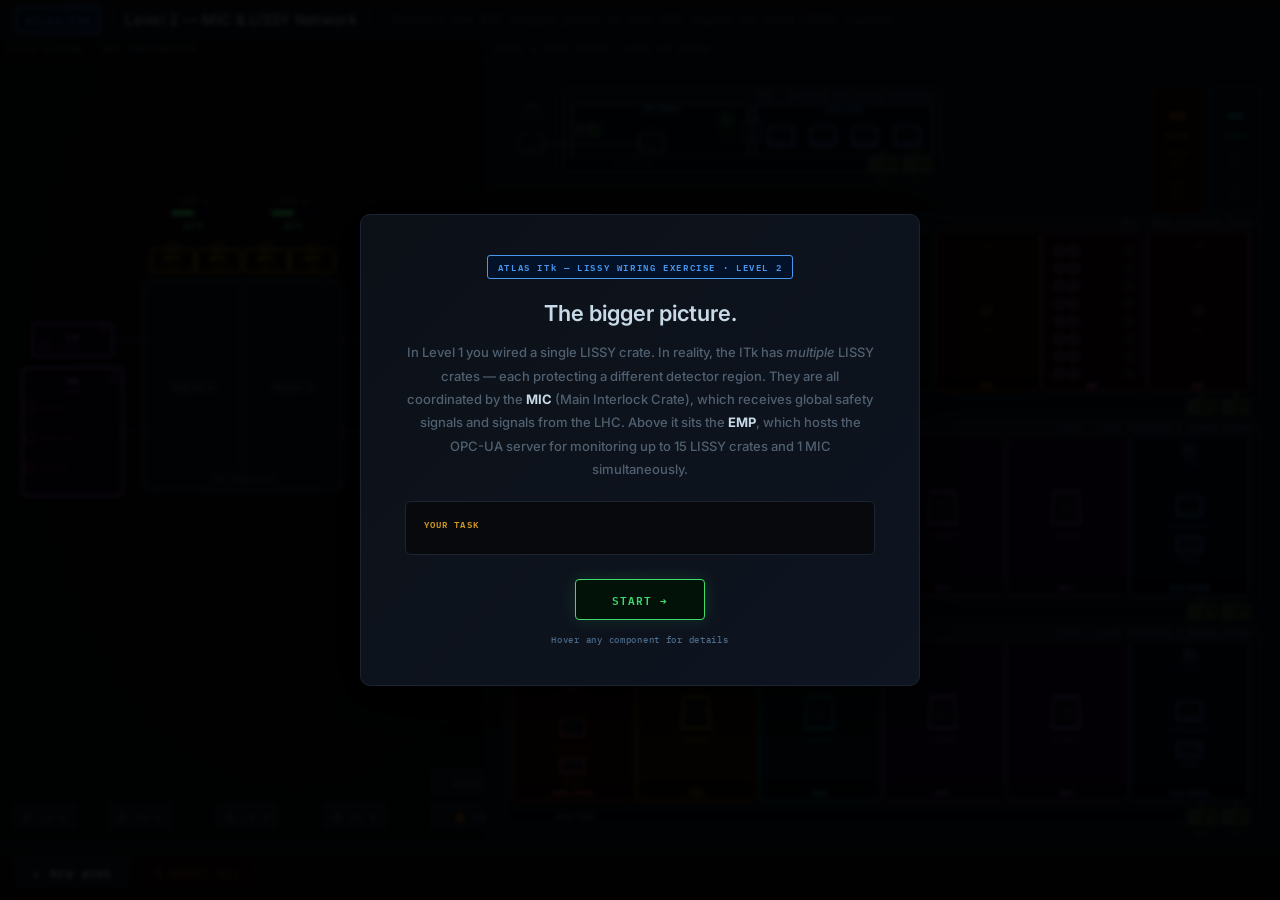
==== projects/interlock-level2/index.html @ ea54eb13 "Update index.html fix 1 from Alex" ====
<!DOCTYPE html>
<html lang="en">
<head>
<meta charset="UTF-8">
<meta name="viewport" content="width=device-width, initial-scale=1.0">
<title>ITk Interlock — Level 2: MIC & LISSY Network</title>
<style>
@import url('https://fonts.googleapis.com/css2?family=IBM+Plex+Mono:wght@400;500;600&family=Inter:wght@300;400;500;600&display=swap');

:root {
  --bg:        #07090d;
  --panel:     #0c1118;
  --panel2:    #111820;
  --border:    #1a2433;
  --border2:   #243040;
  --text:      #bccad8;
  --dim:       #445566;
  --green:     #3ddc6e;
  --red:       #f06060;
  --amber:     #f0b030;
  --blue:      #4898f0;
  --purple:    #b070f0;
  --cyan:      #20c8e0;
  --orange:    #f08030;
  --pink:      #f472b6;
  --green-d:   #031208;
  --red-d:     #1e0404;

  /* Responsive base sizes */
  --topbar-h:   clamp(40px, 4vh, 56px);
  --tray-h:     clamp(56px, 6vh, 76px);
}

*, *::before, *::after { box-sizing: border-box; margin: 0; padding: 0; }

/* Fluid base: scales generously with screen size */
html { font-size: clamp(14px, min(1.4vw, 2vh), 22px); }

body {
  background: var(--bg);
  color: var(--text);
  font-family: 'Inter', sans-serif;
  font-size: 0.8rem;
  font-weight: 500;
  height: 100vh;
  height: 100dvh;
  overflow: hidden;
  display: flex;
  flex-direction: column;
}

/* ── Top bar ── */
#topbar {
  height: var(--topbar-h);
  flex-shrink: 0;
  background: linear-gradient(to bottom, #111820, #0c1118);
  border-bottom: 1px solid var(--border);
  display: flex;
  align-items: center;
  padding: 0 clamp(8px, 2vw, 16px);
  gap: clamp(6px, 1vw, 12px);
  z-index: 20;
  box-shadow: 0 1px 12px rgba(0,0,0,.4);
  overflow: hidden;
}
.badge {
  font-family: 'IBM Plex Mono', monospace;
  font-size: 0.55rem;
  font-weight: 600;
  letter-spacing: .14em;
  border: 1px solid var(--blue);
  color: var(--blue);
  background: linear-gradient(135deg,#031228,#062050);
  border-radius: 3px;
  padding: 3px 8px;
  white-space: nowrap;
}
#topbar h1 {
  font-size: 0.82rem;
  font-weight: 400;
  color: #c8dae8;
  letter-spacing: .02em;
  white-space: nowrap;
  overflow: hidden;
  text-overflow: ellipsis;
}
.tb-sep { width: 1px; height: 20px; background: var(--border2); flex-shrink: 0; }
#status-strip {
  font-family: 'IBM Plex Mono', monospace;
  font-size: 0.62rem;
  color: var(--dim);
  flex: 1;
  padding: 0 10px;
  letter-spacing: .04em;
  white-space: nowrap;
  overflow: hidden;
  text-overflow: ellipsis;
}
#status-strip.warn { color: var(--amber); }
#status-strip.ok   { color: var(--green); }
#status-strip.err  { color: var(--red);   }

/* ── Main split ── */
#main {
  display: grid;
  grid-template-columns: 38% 62%;
  grid-template-rows: 1fr var(--tray-h);
  flex: 1;
  min-height: 0;
  overflow: hidden;
}

/* ── Detector panel ── */
#det-panel {
  position: relative;
  background: radial-gradient(ellipse at 60% 40%, #0e0a14 0%, #07090d 70%);
  border-right: 1px solid var(--border);
  border-bottom: 1px solid var(--border);
  overflow: hidden;
  min-height: 0;
  height: 100%;
}
#det-panel::after {
  content: '';
  position: absolute;
  inset: 0;
  pointer-events: none;
  z-index: 1;
  background: repeating-linear-gradient(to bottom, transparent 0px, transparent 2px, rgba(0,0,0,.06) 2px, rgba(0,0,0,.06) 4px);
}
#det-label {
  position: absolute;
  top: 0; left: 0; right: 0;
  font-family: 'IBM Plex Mono', monospace;
  font-size: 0.48rem;
  letter-spacing: .16em;
  color: var(--dim);
  text-transform: uppercase;
  padding: 0.4em 0.7em;
  border-bottom: 1px solid var(--border);
  background: linear-gradient(to bottom, #0e1018, transparent);
  pointer-events: none;
  z-index: 2;
}
#det-heat-overlay {
  position: absolute;
  inset: 0;
  pointer-events: none;
  opacity: 0;
  transition: background .5s;
  z-index: 2;
}

/* ── Rack panel ── */
#rack-panel {
  position: relative;
  background: var(--panel);
  border-bottom: 1px solid var(--border);
  overflow: hidden;
  min-height: 0;
  height: 100%;
}
#rack-label {
  position: absolute;
  top: 0; left: 0; right: 0;
  font-family: 'IBM Plex Mono', monospace;
  font-size: 0.48rem;
  letter-spacing: .16em;
  color: var(--dim);
  text-transform: uppercase;
  padding: 0.4em 0.7em;
  border-bottom: 1px solid var(--border);
  background: linear-gradient(to bottom, #111820, transparent);
  pointer-events: none;
  z-index: 2;
}

/* ── Wire tray ── */
#wire-tray {
  grid-column: 1 / 3;
  background: linear-gradient(to top, #080b10, #0c1118);
  border-top: 1px solid var(--border);
  padding: 0 clamp(8px, 1.5vw, 16px);
  display: flex;
  align-items: center;
  gap: clamp(6px, 1vw, 14px);
  overflow: hidden;
  height: var(--tray-h);
  flex-shrink: 0;
  flex-wrap: nowrap;
}

/* ── Tray buttons ── */
#new-wire-btn, #reset-btn {
  font-family: 'IBM Plex Mono', monospace;
  font-size: 0.62rem;
  font-weight: 600;
  padding: 0.35em 1.2em;
  border-radius: 3px;
  cursor: pointer;
  letter-spacing: .08em;
  transition: all .15s;
  flex-shrink: 0;
  text-transform: uppercase;
  white-space: nowrap;
}
#new-wire-btn {
  border: 1px solid var(--border2);
  background: var(--panel2);
  color: var(--text);
}
#new-wire-btn:hover { background: var(--border); border-color: var(--blue); color: var(--blue); }
#new-wire-btn.active { background: #061828; border-color: var(--blue); color: var(--blue); box-shadow: 0 0 10px rgba(72,152,240,.2); }
#reset-btn { border: 1px solid #3a1010; background: #160505; color: #804040; }
#reset-btn:hover { border-color: var(--red); color: var(--red); background: var(--red-d); }

/* ── Detector supply/power buttons ── */
#power-on-lv-a, #power-on-hv-a, #power-on-lv-b, #power-on-hv-b {
  position: absolute;
  bottom: clamp(8px, 1.5vh, 14px);
  font-family: 'IBM Plex Mono', monospace;
  font-size: 0.55rem;
  font-weight: 600;
  padding: 0.4em 0.9em;
  border-radius: 3px;
  border: 1px solid var(--border2);
  background: var(--panel2);
  color: var(--dim);
  cursor: pointer;
  letter-spacing: .08em;
  transition: all .2s;
  z-index: 3;
  text-transform: uppercase;
  white-space: nowrap;
}
#power-on-lv-a { left: 0.7rem; }
#power-on-hv-a { left: 6rem; }
#power-on-lv-b { left: 12rem; }
#power-on-hv-b { left: 18rem; }
#power-on-lv-a.ready, #power-on-hv-a.ready,
#power-on-lv-b.ready, #power-on-hv-b.ready {
  border-color: var(--green);
  color: var(--green);
  background: var(--green-d);
}

/* ── LHC Handshake button ── */
/* Stacked LHC controls — right side of detector panel */
#lhc-stack {
  position: absolute;
  bottom: clamp(8px,1.5vh,14px);
  left: 24rem;
  display: flex;
  flex-direction: column;
  gap: 5px;
  z-index: 3;
}
#lhc-btn {
  font-family: 'IBM Plex Mono', monospace;
  font-size: 0.55rem;
  font-weight: 600;
  padding: 0.4em 0.9em;
  border-radius: 3px;
  border: 1px solid var(--border2);
  background: var(--panel2);
  color: var(--dim);
  cursor: pointer;
  letter-spacing: .08em;
  transition: all .4s;
  text-transform: uppercase;
  white-space: nowrap;
  user-select: none;
}
#lhc-btn.permit-off { border-color: var(--red);   color: var(--red);   }
#lhc-btn.permit-on  { border-color: var(--green);  color: var(--green); box-shadow: 0 0 16px rgba(61,220,110,.4); animation: glow-pulse .8s infinite; }
#beam-stable-btn {
  font-family: 'IBM Plex Mono', monospace;
  font-size: 0.55rem;
  font-weight: 600;
  padding: 0.4em 0.9em;
  border-radius: 3px;
  border: 1px solid var(--border2);
  background: var(--panel2);
  color: var(--dim);
  cursor: pointer;
  letter-spacing: .08em;
  transition: all .2s;
  text-transform: uppercase;
  white-space: nowrap;
}
#beam-stable-btn:hover { border-color: var(--amber); color: var(--amber); }
#beam-stable-btn.active { border-color: var(--green); color: var(--green); box-shadow: 0 0 12px rgba(61,220,110,.3); }

/* ── Global SVG overlay ── */
#global-svg {
  position: fixed;
  inset: 0;
  width: 100%;
  height: 100%;
  pointer-events: none;
  z-index: 6;
  overflow: visible;
}

/* ── Tooltip ── */
#tooltip {
  position: fixed;
  background: linear-gradient(135deg, #111e2e, #0c1420);
  border: 1px solid var(--border2);
  border-radius: 6px;
  padding: 0.6em 0.9em;
  max-width: clamp(180px, 20vw, 280px);
  pointer-events: none;
  z-index: 60;
  display: none;
  box-shadow: 0 4px 24px rgba(0,0,0,.6);
}
svg text { font-weight: 600; }
#tt-title { font-weight: 600; font-size: 0.72rem; color: #d8eaf8; margin-bottom: 4px; }
#tt-body  { font-size: 0.64rem; color: #506070; line-height: 1.6; }

/* ── Overlays ── */
.overlay {
  display: none;
  position: fixed;
  inset: 0;
  background: rgba(0,0,0,.88);
  z-index: 100;
  align-items: center;
  justify-content: center;
  backdrop-filter: blur(2px);
  padding: 16px;
}
.overlay.active { display: flex; }
.ov-card {
  border-radius: 8px;
  padding: clamp(20px, 3vh, 32px) clamp(20px, 3vw, 36px);
  max-width: min(440px, 95vw);
  width: 100%;
  text-align: center;
  box-shadow: 0 8px 48px rgba(0,0,0,.7);
}
.ov-card h2 { font-size: 1rem; font-weight: 600; margin: 10px 0 9px; }
.ov-card p  { font-size: 0.72rem; line-height: 1.75; margin-bottom: 20px; color: #708090; }
.ov-card .big { font-size: 2.6rem; display: block; margin-bottom: 4px; }
.fire-card { background: linear-gradient(135deg, #1a0505, #120303); border: 1px solid #6a1818; }
.fire-card h2 { color: var(--red); }
.ok-card   { background: linear-gradient(135deg, #030f08, #041208); border: 1px solid #1a5a30; }
.ok-card h2 { color: var(--green); }
.ov-btn {
  display: inline-block;
  padding: clamp(6px, 0.8vh, 8px) clamp(18px, 2vw, 26px);
  border-radius: 3px;
  border: 1px solid;
  background: transparent;
  font-family: 'IBM Plex Mono', monospace;
  font-size: 0.6rem;
  font-weight: 600;
  cursor: pointer;
  letter-spacing: .08em;
  transition: all .15s;
  text-transform: uppercase;
}
.fire-btn { border-color: #6a1818; color: var(--red); }
.ok-btn   { border-color: #1a5a30; color: var(--green); }
.ok-btn:hover { background: var(--green-d); }

/* ── Intro overlay specifics ── */
#intro-ov > div {
  max-width: min(560px, 92vw);
  width: 100%;
  font-size: 0.78rem;
}

/* ── Status strip 2 ── */
#status-strip2 {
  font-family: 'IBM Plex Mono', monospace;
  font-size: 0.62rem;
  color: #445566;
  padding: 0 12px;
  white-space: nowrap;
  overflow: hidden;
  text-overflow: ellipsis;
  flex: 1;
  border-left: 1px solid var(--border2);
  letter-spacing: .03em;
  transition: color .3s;
}

/* ── Animations ── */
@keyframes signal-flow { to { stroke-dashoffset: -20; } }
.sig-trace {
  stroke-dasharray: 5 3;
  animation: signal-flow 1s linear infinite;
  opacity: 0;
  transition: opacity 1.2s;
}
.sig-trace.active { opacity: 1; }
@keyframes glow-pulse { 0%,100%{opacity:1} 50%{opacity:.5} }

/* ── Ice overlay ── */
#ice-overlay { display: none; position: fixed; inset: 0; z-index: 99; pointer-events: none; }
#ice-overlay.active { display: block; }
#ice-overlay canvas { position: absolute; inset: 0; width: 100%; height: 100%; }

/* ── Scrollable overlays ── */
#mon-ov, #autotest-ov {
  align-items: flex-start;
  overflow-y: auto;
  padding: clamp(12px, 2vw, 20px);
}
</style>
</head>
<body>

<!-- Intro overlay -->
<div class="overlay active" id="intro-ov">
  <div style="background:linear-gradient(135deg,#0c1118,#0e1420);border:1px solid #1a2433;border-radius:10px;padding:40px 44px;max-width:560px;text-align:center;box-shadow:0 8px 48px rgba(0,0,0,.8);">
    <div style="font-family:'IBM Plex Mono',monospace;font-size:9px;font-weight:600;letter-spacing:.18em;color:#4898f0;background:#031228;border:1px solid #4898f0;border-radius:3px;display:inline-block;padding:3px 10px;margin-bottom:20px;">ATLAS ITk — LISSY WIRING EXERCISE · LEVEL 2</div>
    <div style="font-size:22px;font-weight:600;color:#c8dae8;margin-bottom:14px;line-height:1.3;">The bigger picture.</div>
    <p style="font-size:13px;color:#506070;line-height:1.8;margin-bottom:20px;">
      In Level 1 you wired a single LISSY crate. In reality, the ITk has <em>multiple</em> LISSY crates — each protecting a different detector region. They are all coordinated by the <strong style="color:#c8dae8">MIC</strong> (Main Interlock Crate), which receives global safety signals and signals from the LHC. Above it sits the <strong style="color:#c8dae8">EMP</strong>, which hosts the OPC-UA server for monitoring up to 15 LISSY crates and 1 MIC simultaneously.
    </p>
    <div style="background:#07090d;border:1px solid #1a2433;border-radius:6px;padding:14px 18px;margin-bottom:24px;text-align:left;">
      <div style="font-family:'IBM Plex Mono',monospace;font-size:9px;font-weight:600;letter-spacing:.12em;color:#d29922;margin-bottom:8px;">YOUR TASK</div>

    </div>
    <button onclick="document.getElementById('intro-ov').classList.remove('active')"
      style="font-family:'IBM Plex Mono',monospace;font-size:11px;font-weight:600;padding:10px 36px;border-radius:4px;border:1px solid var(--green, #3ddc6e);background:#031208;color:#3ddc6e;cursor:pointer;letter-spacing:.1em;transition:all .2s;text-transform:uppercase;box-shadow:0 0 16px rgba(61,220,110,.15);"
      onmouseover="this.style.background='#052a10'" onmouseout="this.style.background='#031208'">
      Start →
    </button>
    <div style="margin-top:14px;font-family:'IBM Plex Mono',monospace;font-size:9px;color:#4a6a8a;letter-spacing:.08em;">Hover any component for details</div>
  </div>
</div>

<!-- Fire overlay -->
<div class="overlay" id="fire-ov">
  <div class="ov-card fire-card">
    <span class="big fire-anim">🔥</span>
    <h2 id="fire-title">Wrong connection</h2>
    <p id="fire-body"></p>
    <button class="ov-btn fire-btn" onclick="dismissError()">OK, got it</button>
  </div>
</div>

<!-- Success overlay -->
<div class="overlay" id="ok-ov">
  <div class="ov-card ok-card">
    <span class="big">✓</span>
    <h2>Both LISSYs connected!</h2>
    <p id="ok-body">MIC output ports linked to both LISSY GSS inputs. The full interlock chain — EMP → MIC → LISSY 1 & 2 — is complete. Global safety signals will now reach both detector regions.</p>
    <button class="ov-btn ok-btn" onclick="document.getElementById('ok-ov').classList.remove('active')">Continue</button>
  </div>
</div>

<!-- Ice overlay -->
<div id="ice-overlay"><canvas id="ice-canvas"></canvas></div>

<!-- EMP Monitoring Plots Overlay -->
<div class="overlay" id="emp-mon-ov" style="align-items:flex-start;padding:20px;overflow-y:auto;">
  <div style="background:#0c1118;border:1px solid #1a2433;border-radius:8px;padding:20px;width:100%;max-width:900px;margin:auto;">
    <div style="display:flex;justify-content:space-between;align-items:center;margin-bottom:16px;">
      <span style="font-family:'IBM Plex Mono',monospace;font-size:12px;font-weight:600;color:#8aad7a;letter-spacing:.1em;">MONITORING PLOTS — EMP OPC-UA</span>
      <button onclick="document.getElementById('emp-mon-ov').classList.remove('active')" style="font-family:'IBM Plex Mono',monospace;font-size:10px;padding:4px 12px;border:1px solid #1a2433;background:#111820;color:#6a7a8a;border-radius:3px;cursor:pointer;">CLOSE</button>
    </div>
    <div id="emp-mon-grid" style="display:grid;grid-template-columns:1fr 1fr 1fr;gap:12px;"></div>
  </div>
</div>

<!-- Tooltip -->
<div id="tooltip"><div id="tt-title"></div><div id="tt-body"></div></div>

<!-- Global wire SVG -->
<svg id="global-svg" xmlns="http://www.w3.org/2000/svg">
  <defs>
    <filter id="glow-green"><feGaussianBlur stdDeviation="2.5" result="blur"/><feMerge><feMergeNode in="blur"/><feMergeNode in="SourceGraphic"/></feMerge></filter>
    <filter id="glow-blue"><feGaussianBlur stdDeviation="2" result="blur"/><feMerge><feMergeNode in="blur"/><feMergeNode in="SourceGraphic"/></feMerge></filter>
    <filter id="glow-cyan"><feGaussianBlur stdDeviation="2" result="blur"/><feMerge><feMergeNode in="blur"/><feMergeNode in="SourceGraphic"/></feMerge></filter>
    <marker id="arr-cyan" markerWidth="8" markerHeight="6" refX="7" refY="3" orient="auto">
      <path d="M0 0.5L7 3L0 5.5" fill="none" stroke="#20c8e0" stroke-width="1.2" stroke-linecap="round"/>
    </marker>
  </defs>
  <g id="placed-wires"></g>
  <path id="ghost-path" fill="none" stroke="#a0b8cc" stroke-width="1.5" stroke-dasharray="4 3" opacity="0" pointer-events="none"/>
</svg>

<!-- Layout -->
<div id="topbar">
  <div class="badge">ATLAS ITk</div>
  <div class="tb-sep"></div>
  <h1>Level 2 — MIC &amp; LISSY Network</h1>
  <div class="tb-sep"></div>
  <span id="status-strip">Connect the MIC output ports to the GSS inputs of both LISSY crates.</span>
</div>

<div id="main">
  <div id="det-panel">
    <div id="det-label">ATLAS Cavern · 80m underground</div>
    <div id="det-heat-overlay"></div>
    <button id="power-on-lv-a" onclick="powerOnSupply('lv','a')">⏻  LV A</button>
    <button id="power-on-hv-a" onclick="powerOnSupply('hv','a')">⏻  HV A</button>
    <button id="power-on-lv-b" onclick="powerOnSupply('lv','b')">⏻  LV B</button>
    <button id="power-on-hv-b" onclick="powerOnSupply('hv','b')">⏻  HV B</button>
    <div id="lhc-stack">
      <div id="lhc-btn" onclick="explainBeamPermit()" onmouseenter="showLHCTip(event)" onmouseleave="hideTip()">⚡ BEAM INJECTION PERMIT</div>
      <button id="beam-stable-btn" onclick="triggerBeamStable()">🔆 TEST BEAM STABLE</button>
    </div>
    <svg id="det-svg" width="100%" height="100%" style="position:absolute;inset:0;display:block;" xmlns="http://www.w3.org/2000/svg">
      <g id="det-nodes"></g>
      <g id="det-ports"></g>
    </svg>
  </div>

  <div id="rack-panel">
    <div id="rack-label">Level 2 rack rooms · US15 or USA15</div>
    <svg id="rack-svg" width="100%" height="100%" style="position:absolute;inset:0;display:block;" xmlns="http://www.w3.org/2000/svg">
      <defs>
        <filter id="glow-green-r"><feGaussianBlur stdDeviation="2.5" result="blur"/><feMerge><feMergeNode in="blur"/><feMergeNode in="SourceGraphic"/></feMerge></filter>
        <filter id="glow-blue-r"><feGaussianBlur stdDeviation="2" result="blur"/><feMerge><feMergeNode in="blur"/><feMergeNode in="SourceGraphic"/></feMerge></filter>
      </defs>
      <g id="rack-bg"></g>
      <g id="rack-ports"></g>
    </svg>
  </div>

  <div id="wire-tray">
    <button id="new-wire-btn" onclick="startNewWire()">＋ New wire</button>
    <button id="reset-btn" onclick="resetGame()">↺ Reset all</button>
    <span id="status-strip2" style="font-family:'IBM Plex Mono',monospace;font-size:10px;color:#445566;padding:0 10px;"></span>
  </div>
</div>

<script>
// ══════════════════════════════════════════════════
// TOOLTIPS
// ══════════════════════════════════════════════════
const TIPS = {
  detector:  {t:'ITk Strip Detector',
    b:'~60 million readout channels. The MIC coordinates interlock protection across all detector regions by distributing DSS and BIS signals to each LISSY via Transfer Modules.'},
  emp:       {t:'EMP — Embedded Monitoring Processor',
    b:'Interface between MON-FPGA and DCS computers. Hosts the OPC-UA server publishing the full interlock state (up to 15 LISSY + 1 MIC) at ~10 Hz. Connected to MON-FPGA via dedicated serial link; the RJ45 board provides Ethernet to DCS via FMC link.'},
  emp_board_main: {t:'EMP Board — OPC-UA Server',
    b:'The main processing board hosting the OPC-UA server. Publishes monitoring data from all connected LISSY crates and the MIC to the DCS (WinCC) at ~10 Hz. Connects to the 16RJ45 board via FMC link for network output.'},
  emp_board_rj45: {t:'16RJ45 Board — Ethernet Hub',
    b:'Provides 16 Ethernet ports for connections to MIC and LISSY crates (4 shown here for clarity). Each port carries monitoring data from one crate MON-FPGA to the EMP OPC-UA server. Connected to the EMP board via FMC (FPGA Mezzanine Card) link.'},
  emp_board: {t:'EMP Board',
    b:'Main processing board of the EMP. Connects to the RJ45 board via an FMC link.'},
  mic:       {t:'MIC — Main Interlock Crate',
    b:'19" 3U modular crate. Receives DSS signals (up to 6 channels, current-loop) and one BIS signal (RS485). Distributes them to all LISSY crates via Transfer Modules. Redundant PSU on UPS. Uses same MON-FPGA as LISSY — pin-compatible, same firmware.'},
  mic_out:   {t:'TM Output → LISSY GSS (subD15)',
    b:'Each TM sends 6 DSS + 1 BIS + 3 spare signals to each LISSY. Standard interlock: 3.3V=OK, 0V=INTERLOCK. E_EXIT/Cont_A/Cont_B are open-collector — TM provides 10kΩ pull-up resistors.'},
  lissy1:    {t:'LISSY Crate 1',
    b:'Protects one ITk region. Its GSS module receives global signals from the MIC Transfer Module via subD15. Without this connection, the LISSY is blind to DSS emergency stops, continental interlocks, and BIS beam signals.'},
  lissy2:    {t:'LISSY Crate 2',
    b:'Second region. Identical architecture. The MIC TM sends both LISSYs the same global signal set — both must be connected for full coverage.'},
  dss_system:{t:'DSS System — Detector Safety System',
    b:'The ATLAS-wide safety system that monitors detector conditions: cooling, power, access. Sends up to 6 signals (current loop: closed=OK, open=INTERLOCK) to the MIC DSS module. Three of these — E_EXIT (emergency exit), Cont_A (continental A), Cont_B (continental B) — are routed directly to every LISSY GSS via open-collector lines and cannot be masked by any firmware. The DSS also receives one return signal from the MIC (logical OR of LISSY states).'},
  bis_system:{t:'BIS — Beam Interface System',
    b:'The LHC-side interlock system. Sends one RS485 differential signal to the MIC BIS module to communicate beam conditions. The HVP Master in the MIC responds with the ITk HV status — this is the LHC handshake: the LHC only permits beam if the ITk HV is in a safe state. Without this handshake, beam injection is blocked.'},
  gss_port:  {t:'GSS Input Port (subD15)',
    b:'Receives MIC TM cable. Pins 6/16/26 carry E_EXIT, Cont_A, Cont_B — hardwired open-collector signals that bypass all firmware and cannot be masked.'},
  mic_mon:   {t:'MON-FPGA (MIC Slot 1)',
    b:'Same module as in LISSY — pin-compatible, same firmware concept. Monitors all IO via I²C (0x25–0x27). Connected to EMP for DCS reporting. All inputs and outputs in MIC are monitored here.'},
  mic_tm1:   {t:'TM — Transfer Module 1',
    b:'Connects to two LISSY crates via two subD15 connectors. Sends 6 DSS + 1 BIS + 3 spare signals to each. Receives up to 3 signals back per LISSY (6 total). Open-collector lines need 10kΩ pull-ups.'},
  mic_tm2:   {t:'TM — Transfer Module 2',
    b:'Second TM — identical to TM1. Each TM covers two LISSYs; two TMs cover four. Up to 8 TMs per MIC crate.'},
  mic_dss:   {t:'DSS — Detector Safety System Module',
    b:'Receives up to 6 signals from the ATLAS DSS via current loops (closed=OK, open=INTERLOCK). E_EXIT, Cont_A, Cont_B distributed to all TMs via backplane as open-collector. Can also send one signal back to DSS (OR of TM return signals). Can be installed inside LISSY for small setups without a MIC.'},
  mic_bis:   {t:'BIS — Beam Interface System Module',
    b:'Receives one RS485 differential signal from the LHC Beam Interface System. Translates to standard interlock, distributed to all TMs via backplane. Monitored by MON-FPGA. Critical for the LHC/ITk HV handshake.'},
  mic_hvp:   {t:'HVP — HV Present Module',
    b:'Reads signals from up to 8 HV crates: "HV crate power" (3.3V=ON) and "HV ON" (3.3V=all channels OFF, 0V=at least one ON). Logically combines to 8 summary signals → HVP Master. All 16 inputs opto-coupled and monitored.'},
  mic_hvm:   {t:'HVM / HVP Master',
    b:'Collects up to 8 signals from up to 5 HVP modules. Logically combines to one summary, converts to RS485, sends to BIS. This IS the LHC handshake: it tells the collider whether ITk HV is in a safe state for beam.'},
};
function showTip(key,evt){
  const t=TIPS[key]; if(!t) return;
  const el=document.getElementById('tooltip');
  document.getElementById('tt-title').textContent=t.t;
  document.getElementById('tt-body').textContent=t.b;
  el.style.display='block'; moveTip(evt);
}
function moveTip(evt){
  const el=document.getElementById('tooltip');
  let x=evt.clientX+14, y=evt.clientY+10;
  if(x+250>window.innerWidth) x=evt.clientX-256;
  if(y+140>window.innerHeight) y=evt.clientY-140;
  el.style.left=x+'px'; el.style.top=y+'px';
}
function hideTip(){document.getElementById('tooltip').style.display='none';}
document.addEventListener('mousemove',e=>{
  if(document.getElementById('tooltip').style.display==='block') moveTip(e);
});

// ══════════════════════════════════════════════════
// STATE
// ══════════════════════════════════════════════════
const NS = 'http://www.w3.org/2000/svg';
const WIRE_COLOR = '#a0b8cc';
let placedConnections = new Set();
let usedPorts = new Set();
let pendingFrom = null;

// Required: MIC out 1 → LISSY1 GSS, MIC out 2 → LISSY2 GSS
const VALID_CONNECTIONS = [
  ['mic-tm1-a',    'lissy1-gss-out'],
  ['mic-tm2-a',    'lissy2-gss-out'],
  ['p-dss-in',     'mic-dss-male'],
  ['p-global-dss', 'mic-dss-female'],
];

function connKey(a,b){ return [a,b].sort().join('|'); }

// ══════════════════════════════════════════════════
// SCALE FACTOR — SVG text scales with panel size
// ══════════════════════════════════════════════════
let SVG_SCALE = 1.0; // updated in renderRack/renderDetector

function computeScale(){
  const rack = document.getElementById('rack-svg');
  const W = rack ? rack.clientWidth  : 900;
  const H = rack ? rack.clientHeight : 600;
  // Reference: 900×600 = scale 1.0. Scale proportionally.
  SVG_SCALE = Math.max(0.7, Math.min(2.0, Math.sqrt((W * H) / (900 * 600))));
}

// ══════════════════════════════════════════════════
// SVG HELPERS
// ══════════════════════════════════════════════════
function svgEl(tag,attrs,parent){
  const e=document.createElementNS(NS,tag);
  for(const[k,v] of Object.entries(attrs)) e.setAttribute(k,v);
  if(parent) parent.appendChild(e);
  return e;
}
function rect(p,x,y,w,h,rx,fill,stroke,sw=1){
  return svgEl('rect',{x,y,width:w,height:h,rx,fill,stroke,'stroke-width':sw},p);
}
function text(p,x,y,s,fill,size,weight=600,anchor='middle'){
  const scaledSize = Math.round(size * SVG_SCALE * 10) / 10;
  const t=svgEl('text',{x,y,fill,'font-size':scaledSize,'font-weight':weight,
    'font-family':"'IBM Plex Mono',monospace",'text-anchor':anchor,
    'dominant-baseline':'central','pointer-events':'none'},p);
  t.textContent=s; return t;
}
function line(p,x1,y1,x2,y2,stroke,sw=1){
  return svgEl('line',{x1,y1,x2,y2,stroke,'stroke-width':sw,'stroke-linecap':'round'},p);
}
function mkG(p,tipKey){
  const g=svgEl('g',{},p);
  if(tipKey){
    g.addEventListener('mouseenter',e=>showTip(tipKey,e));
    g.addEventListener('mouseleave',hideTip);
  }
  return g;
}

// ══════════════════════════════════════════════════
// PORT SYSTEM
// ══════════════════════════════════════════════════
const portCoords = {};

function addPortAt(parent,id,x,y,color){
  portCoords[id]={x,y};
  const g=svgEl('g',{id:'pg-'+id,cursor:'pointer','pointer-events':'all'},parent);
  const hit=svgEl('rect',{x:x-8,y:y-8,width:16,height:16,fill:'transparent',id:'pc-'+id},g);
  g.addEventListener('click',e=>{e.stopPropagation();handlePort(id);});
  g.addEventListener('mouseenter',()=>{ hit.setAttribute('fill',color+'30'); });
  g.addEventListener('mouseleave',()=>{ if(pendingFrom!==id) hit.setAttribute('fill','transparent'); });
}



function getPortXY(id){
  const el=document.getElementById('pc-'+id);
  if(el){ const r=el.getBoundingClientRect(); return{x:r.left+r.width/2,y:r.top+r.height/2}; }
  return portCoords[id]||{x:0,y:0};
}

// ══════════════════════════════════════════════════
// RENDER DETECTOR — two regions, each with NTCs, LV, HV
// ══════════════════════════════════════════════════
function renderDetector(){
  computeScale();
  const svg=document.getElementById('det-svg');
  const W=svg.clientWidth, H=svg.clientHeight;
  const dn=document.getElementById('det-nodes');
  const dp=document.getElementById('det-ports');
  dn.innerHTML=''; dp.innerHTML='';

  const cx=W/2, dw=Math.min(W*0.52,200), dh=Math.min(H*0.48,210), dy=H*0.30;

  // Silicon strips
  for(let i=-5;i<=5;i++) line(dn,cx+i*Math.floor(dw/12),dy+8,cx+i*Math.floor(dw/12),dy+dh-8,'#1a3050',0.5);

  const dg=mkG(dn,'detector');
  rect(dg,cx-dw/2,dy,dw,dh,8,'#0e1828','#8ab0d060',1.5);

  // Divider between regions
  line(dg,cx,dy+10,cx,dy+dh-10,'#2a4060',1);
  text(dg,cx-dw/4,dy+dh/2,'Region A','#a0c0d870',8);
  text(dg,cx+dw/4,dy+dh/2,'Region B','#a0c0d870',8);
  text(dg,cx,dy+dh-12,'ITk Detector','#a0c0d860',7);

  // Status indicator (no default text)
  svgEl('text',{x:cx,y:dy+dh+16,'font-family':"'IBM Plex Mono',monospace",'font-size':8,'font-weight':600,fill:'#445566','text-anchor':'middle','dominant-baseline':'central',id:'det-status-txt'},dn).textContent='';

  // ── Region A (left) — NTC A1, NTC A2, LV A, HV A ──
  const axL=cx-dw/2-50, ayNtc=dy+dh*0.25, ayLV=dy+dh*0.28;
  const ayHV=ayLV+16+12+64; // LV bottom + gap + HV half-height
  // NTC A1
  mkDetSensor(dn,dp,'A1',cx-dw*0.35,dy-20,'#f0b030');
  // NTC A2
  mkDetSensor(dn,dp,'A2',cx-dw*0.12,dy-20,'#f0b030');
  // LV A
  mkDetSupply(dn,dp,axL-20,ayLV,'lv-a','LV','#b070f0','#0e0318');
  line(dn,axL-20+40,ayLV,cx-dw/2,ayLV,'#b070f050',1.2);
  // HV A
  mkHVSupply(dn,dp,axL-20,ayHV,'hv-a','#b070f0','#0e0318');
  line(dn,axL-20+50,ayHV,cx-dw/2,ayHV,'#b070f050',1.2);

  // ── Region B (right) — NTC B1, NTC B2, LV B, HV B ──
  const axR=cx+dw/2+50, ayNtcB=dy+dh*0.25;
  // NTC B1
  mkDetSensor(dn,dp,'B1',cx+dw*0.12,dy-20,'#f0b030');
  // NTC B2
  mkDetSensor(dn,dp,'B2',cx+dw*0.35,dy-20,'#f0b030');
  // LV B
  mkDetSupply(dn,dp,axR+20,ayLV,'lv-b','LV','#b070f0','#0e0318');
  line(dn,axR+20-40,ayLV,cx+dw/2,ayLV,'#b070f050',1.2);
  // HV B
  mkHVSupply(dn,dp,axR+20,ayHV,'hv-b','#b070f0','#0e0318');
  line(dn,axR+20-50,ayHV,cx+dw/2,ayHV,'#b070f050',1.2);

  // Temp gauges per region
  mkTempGauge(dn,cx-dw/4,dy-50,'A');
  mkTempGauge(dn,cx+dw/4,dy-50,'B');
}

function mkDetSensor(parent,dp,label,x,y,color){
  const portId = 'ntc-'+label.toLowerCase();
  const g=mkG(parent,'ntc'+label.toLowerCase());
  rect(g,x-22,y-12,44,24,3,'#181000',color,1);
  text(g,x,y-3,'NTC',color,7,600);
  text(g,x,y+7,label,color+'80',6);
  // Visible dashed port dot on top, registered and interactive
  svgEl('circle',{cx:x,cy:y-14,r:5,fill:'transparent',stroke:color,'stroke-width':1.2,'stroke-dasharray':'3 2'},parent);
  addPortAt(dp,portId,x,y-14,color);
}

function mkDetSupply(parent,dp,x,y,id,label,color,bg){
  const g=mkG(parent,id);
  rect(g,x-40,y-16,80,32,3,bg,color,1.2);
  text(g,x,y-4,label,color,9,600);
  // LED top-right corner
  const region=id.includes('-a')?'a':'b';
  svgEl('circle',{cx:x+32,cy:y-12,r:4,fill:color+'20',stroke:color+'60','stroke-width':1,id:'led-supply-lv-'+region},g);
  // Port inside box, left side — matches HV style
  svgEl('circle',{cx:x-28,cy:y+6,r:5,fill:'transparent',stroke:'#b070f0','stroke-width':1.2,'stroke-dasharray':'3 2'},g);
  text(g,x-18,y+6,'Interlock','#b070f090',5,600,'start');
  addPortAt(dp,id+'-conn',x-28,y+6,'#b070f0');
}

function mkHVSupply(parent,dp,x,y,id,color,bg){
  const W=100, H=128;
  const g=mkG(parent,id);
  rect(g,x-W/2,y-H/2,W,H,5,bg,color,1.5);
  text(g,x,y-H/2+12,'HV',color,9,600);
  text(g,x,y-H/2+23,'supply',color+'70',6);
  // LED top-right
  const hvRegion=id.includes('-a')?'a':'b';
  svgEl('circle',{cx:x+W/2-8,cy:y-H/2+10,r:5,fill:color+'20',stroke:color+'60','stroke-width':1,id:'led-supply-hv-'+hvRegion},g);
  // Three dashed ports on top edge, stacked vertically
  const portLabels=['Interlock','Crate status','HV status'];
  const portIds=[id+'-ilk',id+'-crate',id+'-hv'];
  const portColors=['#b070f0','#b070f0','#b070f0'];
  const portDotColors=['#b070f0','#f472b6','#f472b6'];
  for(let i=0;i<3;i++){
    const py=y-H/2+40+i*30;
    svgEl('circle',{cx:x-W/2+8,cy:py,r:5,fill:'transparent',stroke:portDotColors[i],'stroke-width':1.2,'stroke-dasharray':'3 2'},g);
    text(g,x-W/2+18,py,portLabels[i],portDotColors[i]+'90',5,600,'start');
    addPortAt(dp,portIds[i],x-W/2+8,py,portDotColors[i]);
  }
}

function mkTempGauge(parent,cx,y,region){
  const gy = y - 30; // move higher above NTCs
  text(parent,cx,gy,'TEMP '+region,'#4a5a6a',7);
  rect(parent,cx-22,gy+8,44,8,2,'#060e18','#1e3048',0.5);
  svgEl('rect',{x:cx-21,y:gy+9,width:22,height:6,rx:1,fill:'#3ddc6e'},parent);
  text(parent,cx,gy+24,'22°C','#3ddc6e',8);
}

// ══════════════════════════════════════════════════
// RENDER RACK
// ══════════════════════════════════════════════════
let empY, micY, lissy1Y, lissy2Y;
let RX, RW, RH; // rack panel coords

function setAllFwLedsOn(){
  // Apply current PSU state to all crate LEDs
  ['lissy1','lissy2','mic','emp'].forEach(updateCrateFwLeds);
}

function addSwitches(parent,bkX,bkY,bkW,crate){
  // Store geometry on parent so click handler can redraw
  parent.setAttribute('data-bky',bkY);
  parent.setAttribute('data-bkw',bkW);
  parent.setAttribute('data-bkx',bkX);
  drawCrateSwitch(parent,bkX+bkW-72,bkY+1,crate,0);
  drawCrateSwitch(parent,bkX+bkW-38,bkY+1,crate,1);
}

function drawBISBox(bg,rp,x,y,w,h){
  const cx=x+w/2;
  const bisG=svgEl('g',{},bg);
  bisG.addEventListener('mouseenter',e=>showTip('bis_system',e));
  bisG.addEventListener('mouseleave',hideTip);
  rect(bisG,x,y,w,h,3,'#180a00','#f0803060',1.2);
  text(bisG,cx,y+h*0.22,'BIS','#f08030',8,600);
  text(bisG,cx,y+h*0.38,'System','#f0803080',6,600);
  const p1Y=y+h*0.60, p2Y=y+h*0.85;
  svgEl('circle',{cx,cy:p1Y,r:5,fill:'transparent',stroke:'#4a5a6a','stroke-width':1.2,'stroke-dasharray':'3 2'},bisG);
  text(bisG,cx,p1Y-11,'From LHC','#f0803070',5,600);
  addPortAt(rp,'p-bis-in', cx,p1Y,'#f08030');
  svgEl('circle',{cx,cy:p2Y,r:5,fill:'transparent',stroke:'#4a5a6a','stroke-width':1.2,'stroke-dasharray':'3 2'},bisG);
  text(bisG,cx,p2Y-11,'To LHC','#f0803070',5,600);
  addPortAt(rp,'p-bis-out',cx,p2Y,'#f08030');
}

function drawEthSwitch(bg,rp,x,y,w,h){
  const cx=x+w/2;
  const g=svgEl('g',{},bg);
  g.addEventListener('mouseenter',e=>{
    document.getElementById('tt-title').textContent='Ethernet Switch';
    document.getElementById('tt-body').textContent='Central network switch connecting the EMP to the MIC and all LISSY crates via Ethernet. Each crate MON-FPGA connects here; the switch feeds all traffic to the EMP OPC-UA server.';
    document.getElementById('tooltip').style.display='block';
  });
  g.addEventListener('mouseleave',()=>document.getElementById('tooltip').style.display='none');
  rect(g,x,y,w,h,3,'#041218','#4a6a8a60',1.2);
  text(g,cx,y+h*0.22,'ETH','#4a6a8a',8,600);
  text(g,cx,y+h*0.36,'SWITCH','#4a6a8a80',6,600);
  // Single Ethernet port
  const portY=y+h*0.68;
  mkRJ45(g,cx,portY,'#4a6a8a');
  svgEl('circle',{cx,cy:portY,r:5,fill:'transparent',stroke:'#4a5a6a','stroke-width':1.2,'stroke-dasharray':'3 2'},g);
  addPortAt(rp,'eth-sw-port',cx,portY,'#4a6a8a');
}

function drawEthSwitchWire(){
  const existing = document.getElementById('eth-switch-wire');
  if(existing) existing.remove();
  const p1 = getPortXY('eth-sw-port');
  const p2 = getPortXY('emp-board-eth');
  if(!p1 || !p2) return;
  const layer = document.getElementById('placed-wires');
  const g = document.createElementNS('http://www.w3.org/2000/svg','g');
  g.setAttribute('id','eth-switch-wire');
  const mx = (p1.x + p2.x) / 2;
  const path = document.createElementNS('http://www.w3.org/2000/svg','path');
  path.setAttribute('d',`M${p1.x},${p1.y} C${mx},${p1.y} ${mx},${p2.y} ${p2.x},${p2.y}`);
  path.setAttribute('fill','none');
  path.setAttribute('stroke','#4a6a8a');
  path.setAttribute('stroke-width','1.5');
  path.setAttribute('stroke-linecap','round');
  path.setAttribute('opacity','0.6');
  path.setAttribute('data-prewired','true');
  g.appendChild(path);
  layer.appendChild(g);
}

function drawGlobalSignals(bg,rp,x,y,w,h){
  const cx=x+w/2;
  const dssG=svgEl('g',{},bg);
  dssG.addEventListener('mouseenter',e=>showTip('dss_system',e));
  dssG.addEventListener('mouseleave',hideTip);
  const dssGb=dssG; // alias so inner code uses dssGb instead of bg
  rect(dssG,x,y,w,h,3,'#041218','#20c8e060',1.2);
  text(dssG,cx,y+h*0.22,'DSS','#20c8e0',8,600);
  text(dssG,cx,y+h*0.38,'System','#20c8e080',6,600);
  const p1Y=y+h*0.60, p2Y=y+h*0.85;
  svgEl('circle',{cx,cy:p1Y,r:5,fill:'transparent',stroke:'#4a5a6a','stroke-width':1.2,'stroke-dasharray':'3 2'},dssG);
  text(dssG,cx,p1Y-11,'From ENV','#20c8e070',5,600);
  addPortAt(rp,'p-dss-in',cx,p1Y,'#20c8e0');
  svgEl('circle',{cx,cy:p2Y,r:5,fill:'transparent',stroke:'#4a5a6a','stroke-width':1.2,'stroke-dasharray':'3 2'},dssG);
  text(dssG,cx,p2Y-11,'To ENV','#20c8e070',5,600);
  addPortAt(rp,'p-global-dss',cx,p2Y,'#20c8e0');
}

function renderRack(){
  computeScale();
  const svg=document.getElementById('rack-svg');
  const W=svg.clientWidth, H=svg.clientHeight;
  const bg=document.getElementById('rack-bg');
  const rp=document.getElementById('rack-ports');
  bg.innerHTML=''; rp.innerHTML='';

  const pad=20, topPad=28;
  RX=pad; RW=W-pad*2;
  const totalH=H-topPad-pad;

  // EMP slightly larger; MIC and LISSYs pushed to bottom
  const empH=Math.floor(totalH*0.11);  // slightly taller to fit back panel
  const lissyH=Math.floor(totalH*0.261);
  const micH=lissyH;
  const gap=8;
  const totalCrateH = micH + lissyH*2 + gap*2;

  empY   = topPad + 20;
  // LISSYs and MIC pinned to bottom
  lissy2Y= topPad + totalH - lissyH;
  lissy1Y= lissy2Y - lissyH - gap;
  micY   = lissy1Y - micH - gap;

  // EMP is half width, left-aligned with MIC/LISSY
  // Ethernet switch — left of EMP, width of BIS box (50px)
  const ethSwW = 50;
  const ethSwX = RX;
  drawEthSwitch(bg,rp,ethSwX,empY,ethSwW,empH);

  // EMP — shifted right by ethSwW + gap
  const empGap = 8;
  const empW = Math.floor(RW / 2);
  const empX = ethSwX + ethSwW + empGap;
  drawEMP(bg,rp,empX,empY,empW,empH);

  // FW LEDs driven by PSU state
  requestAnimationFrame(setAllFwLedsOn);
  // Pre-wired: Eth switch → EMP board Ethernet
  requestAnimationFrame(drawEthSwitchWire);

  // DSS and BIS boxes — top right
  const dssW = 50;
  const dssH = Math.floor(empH * 1.5);
  const dssX = RX + RW - dssW;
  const dssY = empY;
  drawGlobalSignals(bg,rp,dssX,dssY,dssW,dssH);

  const bisW = 50;
  const bisX = dssX - bisW - 8;
  drawBISBox(bg,rp,bisX,dssY,bisW,dssH);
  drawMIC(bg,rp,RX,micY,RW,micH);
  drawLISSY(bg,rp,RX,lissy1Y,RW,lissyH,'LISSY 1','lissy1',1);
  drawLISSY(bg,rp,RX,lissy2Y,RW,lissyH,'LISSY 2','lissy2',2);

  drawPrewiredConnections(rp);
}

// ── EMP ──
function drawEMP(bg,rp,x,y,w,h){
  const g=mkG(bg,'emp');
  rect(g,x,y,w,h,4,'#060e18','#4a6a8a',1.5);
  // Top rail with label
  rect(g,x,y,w,14,0,'#0a1828','#1e3048',0.5);
  text(g,x+w-8,y+7,'EMP — Embedded Monitoring Processor','#4a6a8a',7,600,'end');

  // Compact horizontal layout — start below top rail
  const by=y+16, bh=h-30, gap=6;
  const empBW=Math.floor((w-gap-16)*0.50);
  const rj45BW=w-gap-empBW-16;
  const empBX=x+8, rj45BX=empBX+empBW+gap;
  const midY=by+bh/2;

  // ── EMP Board — horizontal compact ──
  const empBrd=mkG(g,'emp_board_main');
  rect(empBrd,empBX,by,empBW,bh,3,'#070e1a','#4a8aaa',1.2);
  // Two LEDs side by side left
  mkLed(empBrd,empBX+10,midY,'emp-led1','#4a8aaa');
  mkLed(empBrd,empBX+22,midY,'emp-led2','#3ddc6e');
  // Label right of LEDs
  text(empBrd,empBX+empBW/2,by+bh*0.08,'EMP BOARD','#4a8aaa',6,600);
  text(empBrd,empBX+empBW/2,by+bh*0.18,'OPC-UA server','#4a8aaa50',5,400);
  // Software status LED
  mkLed(empBrd,empBX+empBW-22,by+bh*0.3,'emp-sw-led','#3ddc6e');
  text(empBrd,empBX+empBW-22,by+bh*0.3+14,'SOFTWARE','#3ddc6e40',4,600);
  text(empBrd,empBX+empBW-22,by+bh*0.3+20,'STATUS','#3ddc6e40',4,600);
  // Ethernet port on EMP board
  const empEthX=empBX+empBW*0.45, empEthY=midY+14;
  mkRJ45(empBrd,empEthX,empEthY,'#4a8aaa');
  mkPortDot(empBrd,rp,empEthX,empEthY,'#4a8aaa','emp-board-eth');
  text(empBrd,empEthX,empEthY+14,'Ethernet','#4a8aaa60',4,400);
  // FMC connector on right edge — slim vertical strip
  const fmcY=midY;
  rect(empBrd,empBX+empBW-5,fmcY-10,8,20,1,'#050a18','#4a8aaa',0.8);
  for(let i=0;i<3;i++) svgEl('circle',{cx:empBX+empBW-1,cy:fmcY-6+i*6,r:1,fill:'#4a8aaa80'},empBrd);

  // ── FMC Link ──
  svgEl('line',{x1:empBX+empBW,y1:fmcY-4,x2:rj45BX,y2:fmcY-4,stroke:'#4a8aaa60','stroke-width':0.8,'stroke-dasharray':'2 1'},g);
  svgEl('line',{x1:empBX+empBW,y1:fmcY+4,x2:rj45BX,y2:fmcY+4,stroke:'#4a8aaa60','stroke-width':0.8,'stroke-dasharray':'2 1'},g);
  text(g,(empBX+empBW+rj45BX)/2,fmcY-8,'FMC','#4a8aaa50',4,600);

  // ── RJ45 Board — 6 ports in 3×2 row, compact ──
  const rj45Brd=mkG(g,'emp_board_rj45');
  rect(rj45Brd,rj45BX,by,rj45BW,bh,3,'#070e1a','#4898f0',1.2);
  text(rj45Brd,rj45BX+rj45BW/2,by+bh*0.08,'16RJ45 BOARD','#4898f0',5,600);
  text(rj45Brd,rj45BX+rj45BW/2,by+bh*0.18,'4 of 16 shown','#4898f040',4,400);
  // FMC left edge
  rect(rj45Brd,rj45BX-3,fmcY-10,8,20,1,'#050a18','#4898f0',0.8);
  for(let i=0;i<3;i++) svgEl('circle',{cx:rj45BX+1,cy:fmcY-6+i*6,r:1,fill:'#4898f080'},rj45Brd);

  // 6 ports in a single row (3×2 compact grid)
  const portCols=4, portRows=1;
  const portSpX=Math.floor((rj45BW-10)/portCols);
  const portSpY=bh;
  let portCount=1;
  for(let row=0;row<portRows;row++){
    for(let col=0;col<portCols;col++){
      const px=rj45BX+5+col*portSpX+portSpX/2;
      const py=by+bh*0.63;
      mkRJ45(rj45Brd,px,py,'#4898f0');
      mkPortDot(rj45Brd,rp,px,py,'#4898f0','emp-rj45-'+portCount);
      portCount++;
    }
  }

  // ── Back panel with PSU switches ──
  const bkY=y+h-14;
  rect(g,x,bkY,w,14,0,'#060c18','#1e3048',0.5);
  text(g,x+50,bkY+7,'BACK PANEL','#4a6a8a40',6,600,'start');
  addSwitches(g,x,bkY,w,'emp');

  // ── MONITORING PLOTS button (above EMP) — shown when conditions met ──
  const monBtnG=svgEl('g',{id:'emp-mon-btn',cursor:'pointer',opacity:0,'pointer-events':'none'},g);
  rect(monBtnG,x+w-110,y-22,108,18,3,'#041218','#8aad7a',0.8);
  text(monBtnG,x+w-56,y-13,'MONITORING PLOTS','#8aad7a80',6,600);
  monBtnG.addEventListener('click',e=>{e.stopPropagation();openEMPMonitoring();});
}

// ── MIC CARD DEFINITIONS ──
const MIC_CARDS = [
  {id:'mic_mon', label:'MON-FPGA', color:'#f06060', bg:'#1a0404'},
  {id:'mic_tm1', label:'TM',       color:'#3ddc6e', bg:'#041208'},
  {id:'mic_tm2', label:'TM',       color:'#3ddc6e', bg:'#041208'},
  {id:'mic_dss', label:'DSS',      color:'#20c8e0', bg:'#041218'},
  {id:'mic_bis', label:'BIS',      color:'#f08030', bg:'#180800'},
  {id:'mic_hvp', label:'HVP',      color:'#f472b6', bg:'#1a0414'},
  {id:'mic_hvm', label:'HVM',      color:'#f472b6', bg:'#1a0414'},
];

function mkLemo(parent,cx,cy,color){
  svgEl('circle',{cx,cy,r:5,fill:'#050a18',stroke:color,'stroke-width':1},parent);
  svgEl('circle',{cx,cy,r:2.2,fill:'#050a18',stroke:color+'80','stroke-width':0.7},parent);
  svgEl('circle',{cx,cy,r:0.8,fill:color+'80',stroke:'none'},parent);
}

function drawMICCard(parent,ports,card,x,y,w,h){
  const g=mkG(parent,card.id);
  const c=card.color, mx=x+w/2;
  rect(g,x,y,w,h,3,card.bg,c,1);
  rect(g,x,y,w,5,0,'#0a1520',c+'30',0.5);
  rect(g,x,y+h-14,w,14,0,'#00000060','none',0);
  text(g,mx,y+h-6,card.label,c,6,600);

  if(card.id==='mic_mon'){
    mkLed(g,mx-8,y+14,'mic_mon-led1',c);
    mkLed(g,mx+8,y+14,'mic_mon-led2',c);
    text(g,mx,y+26,'POWER',c+'50',5);
    mkLed(g,mx,y+40,'mic_mon-led-fw',c);
    text(g,mx,y+52,'FW STATUS',c+'40',4);
    const ethY=y+h*0.55;
    mkRJ45(g,mx,ethY,c);
    mkPortDot(g,ports,mx,ethY,c,'mic-mon-eth');
    text(g,mx,ethY+14,'Ethernet',c+'70',6);
    const jtagY=y+h*0.78;
    mkJTAG(g,mx,jtagY,c);
    mkPortDot(g,ports,mx,jtagY,c,'mic-mon-jtag');
    text(g,mx,jtagY+13,'JTAG',c+'70',6);
  }
  if(card.id==='mic_tm1'||card.id==='mic_tm2'){
    const n=card.id==='mic_tm1'?'1':'2';

    const s1y=y+h*0.38, s2y=y+h*0.66;
    mkSubDconn(g,mx,s1y-13,s1y+13,c);
    mkPortDot(g,ports,mx,s1y,c,'mic-tm'+n+'-a');
    text(g,mx,s1y+19,'subD15',c+'50',5);
    mkSubDconn(g,mx,s2y-13,s2y+13,c);
    mkPortDot(g,ports,mx,s2y,c,'mic-tm'+n+'-b');
    text(g,mx,s2y+19,'subD15',c+'50',5);
  }
  if(card.id==='mic_dss'){
    text(g,mx,y+14,'DSS',c+'60',5);
    const s1y=y+h*0.36, s2y=y+h*0.66;
    // Male subD15
    mkSubDconn(g,mx,s1y-13,s1y+13,c);
    mkPortDot(g,ports,mx,s1y,c,'mic-dss-male');
    text(g,mx,s1y+19,'subD15 ♂',c+'50',5);
    // Female subD15 — dashed outline
    svgEl('polygon',{points:`${mx-12},${s2y-11} ${mx+12},${s2y-11} ${mx+14},${s2y+11} ${mx-14},${s2y+11}`,
      fill:'#050a18',stroke:c+'60','stroke-width':1.2,'stroke-dasharray':'3 2'},g);
    for(let i=0;i<4;i++){const py=s2y-7+i*4.6;
      svgEl('circle',{cx:mx-5,cy:py,r:1.6,fill:'none',stroke:c+'80','stroke-width':0.8},g);
      svgEl('circle',{cx:mx+5,cy:py,r:1.6,fill:'none',stroke:c+'80','stroke-width':0.8},g);}
    mkPortDot(g,ports,mx,s2y,c,'mic-dss-female');
    text(g,mx,s2y+19,'subD15 ♀',c+'50',5);
  }
  if(card.id==='mic_bis'){
    text(g,mx,y+14,'BIS',c+'60',5);
    const ly=y+h*0.5;
    mkLemo(g,mx,ly,c);
    mkPortDot(g,ports,mx,ly,c,'mic-bis-lemo');
    text(g,mx,ly+18,'LEMO',c+'50',5);
  }
  if(card.id==='mic_hvp'){
    // 8 rows: each has a pair of LEMO connectors (HV power + HV ON) and an in-use toggle switch
    const rowH = (h - 20) / 8;
    for(let i=0;i<8;i++){
      const ry = y + 12 + i * rowH + rowH/2;
      const inUse = false; // default off

      // Row number label
      text(g, x+6, ry, (i+1), c+'60', 5, 600, 'middle');

      // LEMO 1 (HV crate power)
      const l1x = x + 18;
      mkLemo(g, l1x, ry, c);
      mkPortDot(g, ports, l1x, ry, c, 'mic-hvp-'+i+'-l1');

      // LEMO 2 (HV ON)
      const l2x = x + 32;
      mkLemo(g, l2x, ry, c);
      mkPortDot(g, ports, l2x, ry, c, 'mic-hvp-'+i+'-l2');

      // In-use toggle switch
      const swx = x + w - 14;
      const swG = svgEl('g', {'data-row': i, 'data-on': 'false', cursor:'pointer'}, g);
      svgEl('rect', {x:swx-5, y:ry-5, width:10, height:10, rx:2,
        fill:'#0a1520', stroke:c+'40', 'stroke-width':0.8}, swG);
      svgEl('circle', {cx:swx, cy:ry, r:3,
        fill:'#1a2a1a', stroke:c+'30', 'stroke-width':0.6,
        id:'hvp-sw-'+i}, swG);
      swG.addEventListener('mouseenter', ()=>{
        const tt=document.getElementById('tooltip');
        document.getElementById('tt-title').textContent='HVP Channel '+(i+1);
        document.getElementById('tt-body').textContent='Click to mark this HV crate channel as in use. Active channels contribute to the HVM logical OR.';
        tt.style.display='block';
      });
      swG.addEventListener('mouseleave', hideTip);
      (function(row){
        swG.addEventListener('click', e=>{
          e.stopPropagation();
          const on = swG.getAttribute('data-on')==='true';
          swG.setAttribute('data-on', String(!on));
          hvpActive[row] = !on;
          const dot = document.getElementById('hvp-sw-'+row);
          if(dot){
            dot.setAttribute('fill', !on ? '#f472b6' : '#1a2a1a');
            dot.setAttribute('stroke', !on ? '#f472b6' : c+'30');
            dot.setAttribute('filter', !on ? 'url(#glow-green-r)' : 'none');
          }
          updateHVMLogic();
        });
      })(i);
    }
    // Header labels
    text(g, x+18, y+6, 'P', c+'50', 4, 600);
    text(g, x+32, y+6, 'H', c+'50', 4, 600);
    text(g, x+w-14, y+6, '✓', c+'50', 4, 600);
  }
  if(card.id==='mic_hvm'){
    text(g,mx,y+14,'HVM',c+'60',5);
    const ly=y+h*0.5;
    mkLemo(g,mx,ly,c);
    mkPortDot(g,ports,mx,ly,c,'mic-hvm-lemo');
    text(g,mx,ly+18,'LEMO',c+'50',5);
  }
}

// ── MIC ──
function drawMIC(bg,rp,x,y,w,h){
  const g=mkG(bg,'mic');
  rect(g,x,y,w,h,4,'#060e18','#2a3848',1.5);
  rect(g,x,y,w,12,0,'#0e1828','#1e3048',0.5);
  text(g,x+w-8,y+6,'MIC — Main Interlock Crate','#4a6a8a',7,600,'end');

  const BACK_H=14, cardY=y+14;
  const cardH=h-BACK_H-22;
  const cardW=(w-14)/MIC_CARDS.length-4;

  MIC_CARDS.forEach((card,i)=>{
    const cx2=x+7+i*(cardW+4);
    drawMICCard(g,rp,card,cx2,cardY,cardW,cardH);
    if(i<MIC_CARDS.length-1)
      line(g,cx2+cardW+1,cardY,cx2+cardW+1,cardY+cardH,'#0a0e14',3);

    // Dongle on TM2 — blocked for this exercise
    if(card.id==='mic_tm2'){
      const dg=svgEl('g',{cursor:'help'},g);
      // Dark overlay
      rect(dg,cx2,cardY,cardW,cardH,3,'#00000099','#f0606040',1.2);
      // Lock icon
      text(dg,cx2+cardW/2,cardY+cardH/2-8,'🔒','#f06060',14,400);
      text(dg,cx2+cardW/2,cardY+cardH/2+10,'BLOCKED','#f0606080',5,600);
      dg.addEventListener('mouseenter',e=>{
        document.getElementById('tt-title').textContent='TM 2 — Not used in this exercise';
        document.getElementById('tt-body').textContent='In this setup only one Transfer Module (TM 1) is needed — it covers both LISSY crates. A second TM would be installed for a larger detector with more LISSY crates. The TM 2 slot is physically occupied but not connected.';
        document.getElementById('tooltip').style.display='block';
      });
      dg.addEventListener('mouseleave',hideTip);
    }
  });

  const bkY=y+h-BACK_H;
  rect(g,x,bkY,w,BACK_H,0,'#060c18','#1e3048',0.5);
  text(g,x+50,bkY+7,'BACK PANEL','#4a6a8a40',6,600,'start');
  addSwitches(g,x,bkY,w,'mic');



}

// ── CARD DEFINITIONS ──
const LISSY_CARDS = [
  {id:'mon_fpga', label:'MON-FPGA', color:'#f06060', bg:'#1a0404'},
  {id:'t2i',      label:'T2I',      color:'#f0b030', bg:'#181000'},
  {id:'gss',      label:'GSS',      color:'#20c8e0', bg:'#041218'},
  {id:'out',      label:'OUT',      color:'#b070f0', bg:'#100420'},
  {id:'out2',     label:'OUT',      color:'#b070f0', bg:'#100420'},
  {id:'ilk_fpga', label:'ILK-FPGA', color:'#4898f0', bg:'#020a1e'},
];

function mkPortDot(parent,ports,cx,cy,color,portId){
  svgEl('circle',{cx,cy,r:4,fill:'#050a1880',stroke:'#4a5a6a','stroke-width':1.2,'stroke-dasharray':'3 2'},parent);
  if(portId) addPortAt(ports,portId,cx,cy,color);
}
function mkRJ45(parent,cx,cy,color){
  rect(parent,cx-12,cy-10,24,18,2,'#050a18',color,1.2);
  for(let i=0;i<8;i++) svgEl('line',{x1:cx-10+i*2.8,y1:cy+4,x2:cx-10+i*2.8,y2:cy+8,stroke:color+'80','stroke-width':0.8},parent);
  rect(parent,cx-4,cy-16,8,6,1,'#050a18',color+'50',0.8);
}
function mkJTAG(parent,cx,cy,color){
  rect(parent,cx-12,cy-8,24,16,2,'#050a18',color,1.2);
  for(let r=0;r<2;r++) for(let col=0;col<5;col++)
    svgEl('circle',{cx:cx-9+col*4.5,cy:cy-4+r*8,r:1.4,fill:color+'80'},parent);
}
function mkSubDconn(parent,cx,yTop,yBot,color){
  const w=24,h=yBot-yTop;
  svgEl('polygon',{points:`${cx-w/2},${yTop+2} ${cx+w/2},${yTop+2} ${cx+w/2+2},${yBot-2} ${cx-w/2-2},${yBot-2}`,
    fill:'#050a18',stroke:color,'stroke-width':1.2},parent);
  const rows=Math.min(7,Math.round(h/8));
  const step=(h-8)/Math.max(rows-1,1);
  for(let i=0;i<rows;i++){
    const py=yTop+4+i*step;
    svgEl('circle',{cx:cx-6,cy:py,r:1.4,fill:color+'80'},parent);
    svgEl('circle',{cx:cx,  cy:py,r:1.4,fill:color+'80'},parent);
    svgEl('circle',{cx:cx+6,cy:py,r:1.4,fill:color+'80'},parent);
  }
}
function mkLed(parent,cx,cy,id,color){
  const g=svgEl('g',{id},parent);
  svgEl('circle',{cx,cy,r:7,fill:'#0a0c10',stroke:color+'60','stroke-width':1.5},g);
  svgEl('circle',{cx,cy,r:5,fill:color+'50',stroke:color+'90','stroke-width':1.2},g);
  svgEl('circle',{cx:cx-1.8,cy:cy-1.8,r:1.6,fill:'#ffffff60',stroke:'none'},g);
}

function drawCard(parent,ports,card,x,y,w,h,ns){
  // ns = namespace prefix e.g. 'l1-' or 'l2-' to keep port IDs unique per crate
  const g=mkG(parent,card.id);
  const c=card.color, mx=x+w/2;
  rect(g,x,y,w,h,3,card.bg,c,1);
  rect(g,x,y,w,5,0,'#0a1520',c+'30',0.5);
  rect(g,x,y+h-18,w,18,0,'#00000060','none',0);
  text(g,mx,y+h-8,card.label,c,7,600);

  if(card.id==='mon_fpga'){
    mkLed(g,mx-10,y+16,ns+'led1',c);
    mkLed(g,mx+10,y+16,ns+'led2',c);
    text(g,mx,y+30,'POWER',c+'50',6);
    mkLed(g,mx,y+44,ns+'led-fw',c);
    text(g,mx,y+56,'FW STATUS',c+'40',5);
    const ethY=y+h*0.55;
    mkRJ45(g,mx,ethY,c);
    mkPortDot(g,ports,mx,ethY,c,ns+'mon-eth');
    text(g,mx,ethY+18,'Ethernet',c+'70',7);
    const jtagY=y+h*0.78;
    mkJTAG(g,mx,jtagY,c);
    mkPortDot(g,ports,mx,jtagY,c,ns+'mon-jtag');
    text(g,mx,jtagY+16,'JTAG',c+'70',7);
  }
  if(card.id==='t2i'){
    const subY=y+h*0.45;
    mkSubDconn(g,mx,subY-18,subY+18,c);
    text(g,mx,subY+28,'subD37',c+'70',7);
    mkPortDot(g,ports,mx-8,subY,c,ns+'t2i-in1');
    mkPortDot(g,ports,mx+8,subY,c,ns+'t2i-in2');
  }
  if(card.id==='gss'){
    const subY=y+h*0.45;
    mkSubDconn(g,mx,subY-18,subY+18,c);
    text(g,mx,subY+28,'subD15',c+'70',7);
    mkPortDot(g,ports,mx,subY,c,ns+'gss-out');
  }
  if(card.id==='out'||card.id==='out2'){
    const pid=card.id==='out'?ns+'out-ilk':ns+'out2-ilk';
    const subY=y+h*0.45;
    mkSubDconn(g,mx,subY-18,subY+18,c);
    text(g,mx,subY+28,'subD37',c+'70',7);
    mkPortDot(g,ports,mx,subY,c,pid);
  }
  if(card.id==='ilk_fpga'){
    mkLed(g,mx,y+16,ns+'fw-led',c);
    text(g,mx,y+28,'FW STATUS',c+'50',5);
    const ethY=y+h*0.45;
    mkRJ45(g,mx,ethY,c);
    mkPortDot(g,ports,mx,ethY,c,ns+'ilk-eth');
    text(g,mx,ethY+18,'Ethernet',c+'70',7);
    const jtagY=y+h*0.68;
    mkJTAG(g,mx,jtagY,c);
    mkPortDot(g,ports,mx,jtagY,c,ns+'ilk-jtag');
    text(g,mx,jtagY+16,'JTAG',c+'70',7);
  }
}

function drawLISSY(bg,rp,x,y,w,h,label,id,num){
  const ns=`${id}-`; // port namespace: 'lissy1-' or 'lissy2-'
  const g=mkG(bg,id);
  rect(g,x,y,w,h,4,'none','#2a3848',1.5);
  rect(g,x,y,w,12,0,'#0e1828','#1e3048',0.5);
  text(g,x+w-8,y+6,'LISSY — Local Interlock & Safety SYstem','#4a6a8a',7,600,'end');
  text(g,x+8,y+6,label,'#6a8aaa',7,600,'start');

  const BACK_H=14, cardY=y+14;
  const cardH=h-BACK_H-22;
  const cardW=(w-14)/LISSY_CARDS.length-4;

  LISSY_CARDS.forEach((card,i)=>{
    const cx2=x+7+i*(cardW+4);
    drawCard(g,rp,card,cx2,cardY,cardW,cardH,ns);
    if(i<LISSY_CARDS.length-1)
      line(g,cx2+cardW+1,cardY,cx2+cardW+1,cardY+cardH,'#0a0e14',3);
  });

  // Back panel with PSU switches
  const bkY=y+h-BACK_H;
  rect(g,x,bkY,w,BACK_H,0,'#060c18','#1e3048',0.5);
  text(g,x+50,bkY+7,'BACK PANEL','#4a6a8a',6,600,'start');
  addSwitches(g,x,bkY,w,id);
}

// ── Pre-wired: EMP → MIC (visual only, internal) ──
function drawPrewiredConnections(rp){
  // Nothing to pre-wire student-side — EMP→MIC is internal
  // Just draw a faint indicator line from EMP base to MIC top
  const bg=document.getElementById('rack-bg');
  const empBase=empY+(Math.floor((document.getElementById('rack-svg').clientHeight-28-20)*0.20));
  const micTop=micY;

}

// ══════════════════════════════════════════════════
// DETECTOR POWER
// ══════════════════════════════════════════════════
let detectorOn = false;
let hvpActive = new Array(8).fill(false);
let lhcHandshakeAllowed = false;
let stableBeamsAchieved = false;
let hvEnabled = false; // HV can only go ON after stable beams

function getHVPOr(){
  // OR of all active HVP inputs — true means at least one HV crate is ON
  return hvpActive.some(v=>v);
}

function updateHVMLogic(){
  lhcHandshakeAllowed = true; // always allowed to evaluate
  evaluateBeamPermit();
}

function explainBeamPermit(){
  const btn = document.getElementById('lhc-btn');
  if(btn && btn.classList.contains('permit-on')) return;

  const warnings = []; // show fire overlay for these
  const errors   = []; // show in status bar for these

  // 1–3: Safety-critical — warn with fire overlay
  if(!isPowered('lissy1')) warnings.push('LISSY 1 is not powered on — the interlock system is inactive for that region.');
  if(!isPowered('lissy2')) warnings.push('LISSY 2 is not powered on — the interlock system is inactive for that region.');
  if(!isPowered('mic'))    warnings.push('MIC is not powered on — no global safety signals can be received.');

  const ntcA = Array.from(placedConnections).some(k=>(k.includes('ntc-a1')||k.includes('ntc-a2'))&&k.includes('t2i-in'));
  const ntcB = Array.from(placedConnections).some(k=>(k.includes('ntc-b1')||k.includes('ntc-b2'))&&k.includes('t2i-in'));
  if(!ntcA) warnings.push('Region A: no NTC sensor connected to a T2I input. Temperature cannot be monitored — a runaway will not be detected.');
  if(!ntcB) warnings.push('Region B: no NTC sensor connected to a T2I input.');

  const isOut2=k=>(k.includes('lissy1-out-ilk')||k.includes('lissy1-out2-ilk')||k.includes('lissy2-out-ilk')||k.includes('lissy2-out2-ilk'));
  const lvA = Array.from(placedConnections).some(k=>k.includes('lv-a-conn')&&isOut2(k));
  const hvA = Array.from(placedConnections).some(k=>k.includes('hv-a-ilk')&&isOut2(k));
  const lvB = Array.from(placedConnections).some(k=>k.includes('lv-b-conn')&&isOut2(k));
  const hvB2= Array.from(placedConnections).some(k=>k.includes('hv-b-ilk')&&isOut2(k));
  if(!lvA) warnings.push('Region A: LV Interlock not wired to a LISSY OUT — the interlock cannot cut LV.');
  if(!hvA) warnings.push('Region A: HV Interlock not wired to a LISSY OUT — the interlock cannot cut HV.');
  if(!lvB) warnings.push('Region B: LV Interlock not wired.');
  if(!hvB2)warnings.push('Region B: HV Interlock not wired.');

  if(warnings.length){
    const msg = warnings[0] + (warnings.length>1?' (+'+(warnings.length-1)+' more issue'+(warnings.length>2?'s':'')+')':'');
    showWarning('Are you sure you want to do that?', msg + ' The beam injection permit cannot protect the detector under these conditions.');
    return;
  }

  // 4–6: Configuration issues — status bar only
  const anyHVPActive = hvpActive.some(v=>v);
  if(!anyHVPActive) errors.push('no HVP channels are active');

  const activeRows = hvpActive.map((on,i)=>on?i:-1).filter(i=>i>=0);
  const unwiredRows = activeRows.filter(i=>{
    const l1=Array.from(placedConnections).some(k=>k.includes('mic-hvp-'+i+'-l1'));
    const l2=Array.from(placedConnections).some(k=>k.includes('mic-hvp-'+i+'-l2'));
    return !l1||!l2;
  });
  if(unwiredRows.length) errors.push('HVP channel '+(unwiredRows[0]+1)+' active but not wired — switch off unused channels');

  const hmvWired = placedConnections.has(connKey('mic-hvm-lemo','p-bis-out'));
  if(!hmvWired) errors.push('HVM not connected to BIS "To LHC"');

  if(errors.length){
    setStatus('Beam injection permit not active: '+errors[0]+(errors.length>1?' (+'+(errors.length-1)+' more)':'')+'.','err');
  }
}

let interlockFired = false;

function triggerInterlock(){
  if(interlockFired) return;
  // Animate temperature rising in gauge
  animDetTemp(22, 40, 6000, ()=>{
    interlockFired = true;
    // Flash detector red
    const heat=document.getElementById('det-heat-overlay');
    if(heat){ heat.style.background='radial-gradient(ellipse,#ff220088,transparent)'; heat.style.opacity=1; }
    // Switch off all supplies
    Object.keys(supplyOn).forEach(t=>Object.keys(supplyOn[t]).forEach(r=>{
      supplyOn[t][r]=false;
      setSupplyLED(t,r,false);
      const b=document.getElementById('power-on-'+t+'-'+r);
      if(b){ b.textContent='⏻  '+t.toUpperCase()+' '+r.toUpperCase(); b.classList.remove('ready'); b.style.cursor='pointer'; }
    }));
    const st=document.getElementById('det-status-txt');
    if(st){ st.textContent='● INTERLOCK FIRED'; st.setAttribute('fill','#3ddc6e'); }
    setStatus('T-HI fired! ILK-FPGA cut LV and HV. Detector safe. ✦','ok');
    setTimeout(()=>{
      document.getElementById('ok-body').innerHTML =
        '<strong style="color:#3ddc6e;font-size:15px">You saved the ITk!</strong><br><br>' +
        'Temperature reached 40°C. T2I fired T-HI, ILK-FPGA evaluated the matrix, OUT modules cut LV and HV. The full interlock chain worked correctly.';
      document.getElementById('ok-ov').classList.add('active');
    }, 1000);
  });
}

function animDetTemp(from, to, dur, cb){
  const st = document.getElementById('det-status-txt');
  const start = Date.now();
  function step(){
    const t = Math.min((Date.now()-start)/dur, 1);
    const cur = from + (to-from)*t;
    if(st) st.textContent = '● '+cur.toFixed(1)+'°C';
    if(t<1) requestAnimationFrame(step);
    else if(cb) cb();
  }
  requestAnimationFrame(step);
}

function evaluateBeamPermit(){
  const btn = document.getElementById('lhc-btn');
  if(!btn) return;

  // Prerequisites
  const hmvWired = placedConnections.has(connKey('mic-hvm-lemo','p-bis-out'));
  const anyCrateOn = isPowered('lissy1')||isPowered('lissy2')||isPowered('mic');
  const activeRows = hvpActive.map((on,i)=>on?i:-1).filter(i=>i>=0);
  const anyHVPActive = activeRows.length > 0;

  if(!anyCrateOn||!anyHVPActive||!hmvWired){
    btn.className=''; // neutral — no message until clicked
    return;
  }

  // Check: every active HVP row must have BOTH lemos wired (crate status + HV status)
  const unwiredRows = activeRows.filter(i=>{
    const l1 = Array.from(placedConnections).some(k=>k.includes('mic-hvp-'+i+'-l1'));
    const l2 = Array.from(placedConnections).some(k=>k.includes('mic-hvp-'+i+'-l2'));
    return !l1||!l2;
  });

  if(unwiredRows.length > 0){
    btn.className='permit-off';
    return;
  }

  // All active rows wired — check HV state
  const hvOn = supplyOn.hv.a||supplyOn.hv.b;

  if(!hvOn){
    // HV off + wired = ideal state
    btn.className='permit-on';
  } else {
    // HV on = permit still sent but warn
    btn.className='permit-on';
  }
}

function allowLHC(){ /* non-interactive */ }

function updateHVMSignalTrace(active){
  const existing = document.getElementById('hvm-signal-trace');
  if(existing) existing.remove();
  if(!active) return;

  // HVM port → BIS OUT port (direct, skip intermediate)
  const hvmPt    = getPortXY('mic-hvm-lemo');
  const bisOutPt = getPortXY('p-bis-out');
  if(!hvmPt || !bisOutPt) return;

  const layer = document.getElementById('placed-wires');
  const trace = document.createElementNS('http://www.w3.org/2000/svg','g');
  trace.setAttribute('id','hvm-signal-trace');

  const mx = (hvmPt.x + bisOutPt.x) / 2;
  const path = document.createElementNS('http://www.w3.org/2000/svg','path');
  path.setAttribute('d',`M${hvmPt.x},${hvmPt.y} C${mx},${hvmPt.y} ${mx},${bisOutPt.y} ${bisOutPt.x},${bisOutPt.y}`);
  path.setAttribute('fill','none');
  path.setAttribute('stroke','#3ddc6e');
  path.setAttribute('stroke-width','1.8');
  path.setAttribute('stroke-dasharray','5 3');
  path.setAttribute('stroke-linecap','round');
  path.setAttribute('opacity','0.85');
  path.style.animation = 'signal-flow 0.8s linear infinite';
  trace.appendChild(path);

  // Small label at midpoint
  const lbl = document.createElementNS('http://www.w3.org/2000/svg','text');
  lbl.setAttribute('x', mx); lbl.setAttribute('y', (hvmPt.y+bisOutPt.y)/2 - 6);
  lbl.setAttribute('text-anchor','middle'); lbl.setAttribute('font-family',"'IBM Plex Mono',monospace");
  lbl.setAttribute('font-size','7'); lbl.setAttribute('fill','#3ddc6e80');
  lbl.setAttribute('pointer-events','none'); lbl.textContent = 'HV safe';
  trace.appendChild(lbl);

  layer.appendChild(trace);
}

// ── Per-crate PSU state ──
const psuState = { lissy1:[false,false], lissy2:[false,false], mic:[false,false], emp:[false,false] };
function isPowered(crate){ return psuState[crate][0]||psuState[crate][1]; }

// Level-1-style switch draw
function drawCrateSwitch(parent, bpx, bpy, crate, num){
  const on = psuState[crate][num];
  const g = svgEl('g',{'class':'sw-crate-grp','data-crate':crate,'data-num':num},parent);
  // Housing
  rect(g,bpx,bpy,28,14,3,'#1a2a1a',on?'#3ddc6e':'#4a6a4a',1.5);
  // Knob
  rect(g,on?bpx+15:bpx+2,bpy+2,11,10,2,on?'#3ddc6e':'#2a4a2a','none',0);
  // O/I labels
  text(g,bpx+7, bpy+8,'O',on?'#3ddc6e':'#4a6a4a',6,600);
  text(g,bpx+21,bpy+8,'I',on?'#4a6a4a':'#3ddc6e',6,600);
  // Indicator LED
  svgEl('circle',{cx:bpx+14,cy:bpy-5,r:3,
    fill:on?'#3ddc6e':'#1a2a1a',
    stroke:on?'#3ddc6e':'#2a4a2a','stroke-width':1,
    filter:on?'url(#glow-green-r)':'none'
  },g);
  // PSU label
  text(g,bpx+14,bpy+22,'PSU '+(num+1),on?'#3ddc6e':'#4a6a4a',5,600);
  g.style.cursor='pointer';
  g.addEventListener('click',e=>{
    e.stopPropagation();
    psuState[crate][num]=!psuState[crate][num];
    // Redraw all switches for this crate
    parent.querySelectorAll('.sw-crate-grp[data-crate="'+crate+'"]').forEach(el=>el.remove());
    const bkY=parseFloat(parent.getAttribute('data-bky'));
    const bkW=parseFloat(parent.getAttribute('data-bkw'));
    const bkX=parseFloat(parent.getAttribute('data-bkx'));
    drawCrateSwitch(parent,bkX+bkW-72,bkY+1,crate,0);
    drawCrateSwitch(parent,bkX+bkW-38,bkY+1,crate,1);
    updateCrateFwLeds(crate);
    updateDSSSignalTrace();
    drawBISSignalTrace();
  });
}

function setLed2(id, on, color){
  const g=document.getElementById(id); if(!g) return;
  if(color) g.setAttribute('data-color',color);
  const c=g.getAttribute('data-color')||color||'#f06060';
  const dome=g.children[1]; if(!dome) return;
  if(on){
    dome.setAttribute('fill',c);
    dome.setAttribute('stroke','#ffffff');
    g.setAttribute('filter','url(#glow-green-r)');
  } else {
    dome.setAttribute('fill',c+'20');
    dome.setAttribute('stroke',c+'60');
    g.removeAttribute('filter');
  }
}

function updateCrateFwLeds(crate){
  const sw1=psuState[crate][0], sw2=psuState[crate][1];
  const crateOn=sw1||sw2;

  if(crate==='lissy1'||crate==='lissy2'){
    const ns=crate+'-';
    const monColor='#f06060', ilkColor='#4898f0', fwColor='#f06060';
    setLed2(ns+'led1', sw1, monColor);   // left POWER LED  → PSU 1
    setLed2(ns+'led2', sw2, monColor);   // right POWER LED → PSU 2
    // FW STATUS LEDs handled by updateEthLeds — turn off if crate is off
    if(!crateOn){
      setLed2(ns+'led-fw', false, fwColor);
      setLed2(ns+'fw-led', false, ilkColor);
    }
  }
  if(crate==='mic'){
    const monColor='#f06060', fwColor='#f06060';
    setLed2('mic_mon-led1', sw1, monColor);
    setLed2('mic_mon-led2', sw2, monColor);
    if(!crateOn) setLed2('mic_mon-led-fw', false, fwColor);
  }
  if(crate==='emp'){
    setLed2('emp-led1',   sw1,     '#4a8aaa');
    setLed2('emp-led2',   sw2,     '#3ddc6e');
    setLed2('emp-sw-led', crateOn, '#3ddc6e');
  }
  // Always re-evaluate eth-based FW LEDs after PSU change
  updateEthLeds();
}

function showLHCTip(e){
  document.getElementById('tt-title').textContent = 'LHC Handshake';
  document.getElementById('tt-body').textContent = 'When all HV crates are off, the HVP Master signals the LHC that the ITk is in a safe state. This allows the LHC to inject beam. If HV is turned on before stable beams are confirmed, the silicon detector is exposed to beam particles without proper protection — causing irreversible damage.';
  const tt=document.getElementById('tooltip');
  tt.style.display='block';
}



function showStableBeamsBanner(){
  stableBeamsAchieved = true;
  hvEnabled = true;

  // Full-screen flash banner
  const banner = document.createElement('div');
  banner.style.cssText = 'position:fixed;inset:0;background:rgba(61,220,110,0.12);z-index:200;display:flex;align-items:center;justify-content:center;pointer-events:none;';
  const inner = document.createElement('div');
  inner.style.cssText = "font-family:'IBM Plex Mono',monospace;font-size:28px;font-weight:600;color:#3ddc6e;letter-spacing:.12em;text-shadow:0 0 40px rgba(61,220,110,.8);text-align:center;";
  inner.innerHTML = '✦ STABLE BEAMS ACHIEVED ✦<br><span style="font-size:12px;opacity:.7;letter-spacing:.08em;">BIS signal received — HV interlock handshake complete</span>';
  banner.appendChild(inner);
  document.body.appendChild(banner);

  // Animate BIS signal trace: BIS OUT → MIC BIS → (backplane) → TM → LISSY GSS
  drawBISSignalTrace();

  // Update HV button to show it's now unlockable
  const hvBtn = document.getElementById('power-on-hv');
  if(hvBtn){ hvBtn.style.borderColor='#3ddc6e'; hvBtn.style.color='#3ddc6e'; }

  setStatus('Stable beams achieved. BIS signal transmitted — HV supply can now be powered on.','ok');

  // Update LHC button
  const lhcBtn = document.getElementById('lhc-btn');
  if(lhcBtn){ lhcBtn.style.cursor='default'; }

  // Fade banner after 3s
  setTimeout(()=>{ banner.style.transition='opacity 1.5s'; banner.style.opacity=0; }, 3000);
  setTimeout(()=>{ banner.remove(); }, 4500);
}

function drawBISSignalTrace(){
  const existing = document.getElementById('bis-signal-trace');
  if(existing) existing.remove();

  const bisInPt  = getPortXY('p-bis-in');
  const misBisPt = getPortXY('mic-bis-lemo');
  const lissy1GssPt = getPortXY('lissy1-gss-out');
  const lissy2GssPt = getPortXY('lissy2-gss-out');
  if(!bisInPt || !misBisPt) return;

  const layer = document.getElementById('placed-wires');
  const trace = document.createElementNS('http://www.w3.org/2000/svg','g');
  trace.setAttribute('id','bis-signal-trace');

  function addAnimPath(p1,p2,color){
    const mx=(p1.x+p2.x)/2;
    const path=document.createElementNS('http://www.w3.org/2000/svg','path');
    path.setAttribute('d',`M${p1.x},${p1.y} C${mx},${p1.y} ${mx},${p2.y} ${p2.x},${p2.y}`);
    path.setAttribute('fill','none');
    path.setAttribute('stroke',color||'#f08030');
    path.setAttribute('stroke-width','1.8');
    path.setAttribute('stroke-dasharray','5 3');
    path.setAttribute('stroke-linecap','round');
    path.setAttribute('opacity','0.85');
    path.style.animation='signal-flow 0.8s linear infinite';
    trace.appendChild(path);
  }

  // Only draw if BIS wired AND MIC powered on
  const bisWired = placedConnections.has(connKey('p-bis-in','mic-bis-lemo'));
  if(!bisWired || !isPowered('mic')){ layer.appendChild(trace); return; }

  // BIS IN → MIC BIS
  addAnimPath(bisInPt, misBisPt, '#f08030');

  // MIC BIS → TM1 → LISSY(s): follow actual TM wiring like DSS trace
  const tm1Pt = getPortXY('mic-tm1-a');
  const lissy1Pt = getPortXY('lissy1-gss-out');
  const lissy2Pt = getPortXY('lissy2-gss-out');
  const allTmPorts2 = ['mic-tm1-a','mic-tm1-b','mic-tm2-a','mic-tm2-b'];
  const drawnTm2 = new Set();
  allTmPorts2.forEach(tmPort=>{
    const tmPt2 = getPortXY(tmPort);
    if(placedConnections.has(connKey(tmPort,'lissy1-gss-out')) && isPowered('lissy1')){
      if(!drawnTm2.has(tmPort)){ addAnimPath(misBisPt, tmPt2, '#f08030'); drawnTm2.add(tmPort); }
      addAnimPath(tmPt2, lissy1Pt, '#f08030');
    }
    if(placedConnections.has(connKey(tmPort,'lissy2-gss-out')) && isPowered('lissy2')){
      if(!drawnTm2.has(tmPort)){ addAnimPath(misBisPt, tmPt2, '#f08030'); drawnTm2.add(tmPort); }
      addAnimPath(tmPt2, lissy2Pt, '#f08030');
    }
  });

  layer.appendChild(trace);
}

function getRegionConsistency(){
  // Returns {ok, message} — checks that each region's NTCs AND supplies are wired and go to the same LISSY
  const l1T2i=['lissy1-t2i-in1','lissy1-t2i-in2'];
  const l2T2i=['lissy2-t2i-in1','lissy2-t2i-in2'];
  const l1Out =['lissy1-out-ilk','lissy1-out2-ilk'];
  const l2Out =['lissy2-out-ilk','lissy2-out2-ilk'];

  function lissyOfPort(portIds, matchSets){
    for(const key of placedConnections){
      const [p1,p2]=key.split('|');
      for(let i=0;i<portIds.length;i++){
        if(portIds[i]===p1||portIds[i]===p2){
          if(matchSets[0].includes(p1)||matchSets[0].includes(p2)) return 1;
          if(matchSets[1].includes(p1)||matchSets[1].includes(p2)) return 2;
        }
      }
    }
    return null;
  }

  for(const region of ['A','B']){
    const ntcs   = region==='A' ? ['ntc-a1','ntc-a2']                            : ['ntc-b1','ntc-b2'];
    const supply = region==='A' ? ['lv-a-conn','hv-a-ilk','hv-a-crate','hv-a-hv'] : ['lv-b-conn','hv-b-ilk','hv-b-crate','hv-b-hv'];

    const ntcL = lissyOfPort(ntcs,   [l1T2i, l2T2i]);
    const supL = lissyOfPort(supply, [l1Out,  l2Out]);

    // Not wired at all
    if(ntcL===null && supL===null){
      return { ok:false, message:`Region ${region} is completely unwired — no NTC sensors or supplies connected to any LISSY. The interlock cannot protect what it cannot see.` };
    }
    if(ntcL===null){
      return { ok:false, message:`Region ${region}: no NTC sensors are connected to a LISSY T2I input. Without temperature monitoring, the interlock cannot detect an overtemperature and will never cut the supplies.` };
    }
    if(supL===null){
      return { ok:false, message:`Region ${region}: LV/HV supplies are not connected to any LISSY OUT port. The interlock has nothing to cut when a fault is detected.` };
    }
    if(ntcL!==supL){
      return { ok:false, message:`Region ${region}: NTC sensors go to LISSY ${ntcL} but LV/HV supplies go to LISSY ${supL}. The NTC reading triggers the interlock that cuts those supplies — they must connect to the same LISSY.` };
    }
  }
  return {ok:true};
}

const supplyOn = {lv:{a:false,b:false}, hv:{a:false,b:false}};

function setSupplyLED(type,region,on){
  const ledId='led-supply-'+type+'-'+region;
  const el=document.getElementById(ledId); if(!el) return;
  const color=type==='lv'?'#b070f0':'#f472b6';
  if(on){
    el.setAttribute('fill',color);
    el.setAttribute('stroke','#ffffff');
    el.setAttribute('filter','url(#glow-green-r)');
  } else {
    el.setAttribute('fill',color+'20');
    el.setAttribute('stroke',color+'60');
    el.removeAttribute('filter');
  }
}

let beamStableActive = false;

function triggerBeamStable(){
  // Check all conditions for beam stable signal
  const bisWired   = placedConnections.has(connKey('p-bis-in','mic-bis-lemo'));
  const hmvWired   = placedConnections.has(connKey('mic-hvm-lemo','p-bis-out'));
  const permitOn   = document.getElementById('lhc-btn').classList.contains('permit-on');
  const allCratesOn= isPowered('lissy1')&&isPowered('lissy2')&&isPowered('mic');

  if(!bisWired){
    setStatus('BIS "From LHC" must be connected to MIC BIS for beam stable signal.','warn'); return;
  }
  if(!hmvWired){
    setStatus('HVM must be connected to BIS "To LHC" before beam stable can be triggered.','warn'); return;
  }
  if(!permitOn){
    setStatus('Beam injection permit must be active before beam stable can be triggered.','warn'); return;
  }

  // Trigger beam stable
  beamStableActive = true;
  hvEnabled = true;

  const btn = document.getElementById('beam-stable-btn');
  if(btn){ btn.classList.add('active'); btn.textContent='🔆 BEAM STABLE'; }

  // Animated signal from BIS In → MIC BIS
  drawBISSignalTrace();

  // Flash banner
  const banner = document.createElement('div');
  banner.style.cssText = 'position:fixed;inset:0;background:rgba(240,176,48,0.1);z-index:200;display:flex;align-items:center;justify-content:center;pointer-events:none;';
  const inner = document.createElement('div');
  inner.style.cssText = "font-family:'IBM Plex Mono',monospace;font-size:24px;font-weight:600;color:#f0b030;letter-spacing:.12em;text-shadow:0 0 40px rgba(240,176,48,.8);text-align:center;";
  inner.innerHTML = '✦ BEAM STABLE ✦<br><span style="font-size:11px;opacity:.7;letter-spacing:.08em;">BIS signal received — HV may now be powered on safely</span>';
  banner.appendChild(inner);
  document.body.appendChild(banner);
  setTimeout(()=>{ banner.style.transition='opacity 1.5s'; banner.style.opacity=0; }, 2500);
  setTimeout(()=>{ banner.remove(); }, 4000);

  // Update HV button style to show it's unlocked
  ['power-on-hv-a','power-on-hv-b'].forEach(id=>{
    const b=document.getElementById(id);
    if(b){ b.style.borderColor='#f0b030'; b.style.color='#f0b030'; }
  });

  setStatus('Beam stable! HV may now be powered on safely.','ok');
}

function checkHVSafe(){
  // Returns {ok, reason} — all conditions for safe HV power-on
  // 1. All crates on
  if(!isPowered('lissy1')) return {ok:false, reason:'LISSY 1 is not powered on.'};
  if(!isPowered('lissy2')) return {ok:false, reason:'LISSY 2 is not powered on.'};
  if(!isPowered('mic'))    return {ok:false, reason:'MIC is not powered on.'};

  // 2. BIS "From LHC" connected to MIC BIS
  const bisWired = placedConnections.has(connKey('p-bis-in','mic-bis-lemo'));
  if(!bisWired) return {ok:false, reason:'BIS "From LHC" is not connected to MIC BIS — the LHC has not confirmed safe beam conditions.'};

  // 3. DSS wiring correct (From ENV → DSS male, To ENV → DSS female)
  const dssIn  = placedConnections.has(connKey('p-dss-in','mic-dss-male'));
  const dssOut = placedConnections.has(connKey('p-global-dss','mic-dss-female'));
  if(!dssIn)  return {ok:false, reason:'DSS "From ENV" not connected to MIC DSS male — global safety signals not received.'};
  if(!dssOut) return {ok:false, reason:'DSS "To ENV" not connected to MIC DSS female — return signal not wired.'};

  // 4. NTC wiring
  const ntcA = Array.from(placedConnections).some(k=>(k.includes('ntc-a1')||k.includes('ntc-a2'))&&k.includes('t2i-in'));
  const ntcB = Array.from(placedConnections).some(k=>(k.includes('ntc-b1')||k.includes('ntc-b2'))&&k.includes('t2i-in'));
  if(!ntcA) return {ok:false, reason:'Region A: no NTC connected to T2I — temperature cannot be monitored.'};
  if(!ntcB) return {ok:false, reason:'Region B: no NTC connected to T2I.'};

  // 5. LV and HV Interlock wired to LISSY OUT
  const isOut=k=>(k.includes('lissy1-out-ilk')||k.includes('lissy1-out2-ilk')||k.includes('lissy2-out-ilk')||k.includes('lissy2-out2-ilk'));
  const lvA = Array.from(placedConnections).some(k=>k.includes('lv-a-conn')&&isOut(k));
  const hvAi= Array.from(placedConnections).some(k=>k.includes('hv-a-ilk')&&isOut(k));
  const lvB = Array.from(placedConnections).some(k=>k.includes('lv-b-conn')&&isOut(k));
  const hvBi= Array.from(placedConnections).some(k=>k.includes('hv-b-ilk')&&isOut(k));
  if(!lvA)  return {ok:false, reason:'Region A: LV Interlock not wired to LISSY OUT.'};
  if(!hvAi) return {ok:false, reason:'Region A: HV Interlock not wired to LISSY OUT.'};
  if(!lvB)  return {ok:false, reason:'Region B: LV Interlock not wired to LISSY OUT.'};
  if(!hvBi) return {ok:false, reason:'Region B: HV Interlock not wired to LISSY OUT.'};

  return {ok:true};
}

function powerOnSupply(type,region){
  if(supplyOn[type][region]) return;
  if(type==='hv'){
    const safe = checkHVSafe();
    if(!safe.ok){
      setStatus('HV cannot be powered on: '+safe.reason,'warn');
      return;
    }
  }
  const check = getRegionConsistency();
  if(!check.ok){
    supplyOn[type][region]=true;
    const btnId='power-on-'+type+'-'+region;
    const btn=document.getElementById(btnId);
    if(btn){ btn.textContent='⏻  '+(type.toUpperCase())+' '+region.toUpperCase()+' ON'; btn.classList.add('ready'); btn.style.cursor='default'; }
    setSupplyLED(type,region,true);
    setStatus('Powering on '+type.toUpperCase()+' '+region.toUpperCase()+'… something feels wrong.','warn');
    setTimeout(()=>{
      const heat=document.getElementById('det-heat-overlay');
      if(heat){ heat.style.background='radial-gradient(ellipse,#ff2200aa,transparent)'; heat.style.opacity=1; }
      const st=document.getElementById('det-status-txt');
      if(st){ st.textContent='● DETECTOR DAMAGED'; st.setAttribute('fill','#f06060'); }
      setTimeout(()=>{
        document.getElementById('fire-title').textContent='🔥 Detector damaged';
        document.getElementById('fire-body').textContent=check.message;
        const btn2=document.querySelector('#fire-ov .ov-btn');
        if(btn2){ btn2.textContent='Try again'; btn2.onclick=()=>{ document.getElementById('fire-ov').classList.remove('active'); resetGame(); }; }
        document.getElementById('fire-ov').classList.add('active');
      }, 800);
    }, 2000);
    return;
  }
  supplyOn[type][region]=true;
  const btnId='power-on-'+type+'-'+region;
  const btn=document.getElementById(btnId);
  if(btn){ btn.textContent='⏻  '+(type.toUpperCase())+' '+region.toUpperCase()+' ON'; btn.classList.add('ready'); btn.style.cursor='default'; }
  setSupplyLED(type,region,true);
  const allOn=supplyOn.lv.a&&supplyOn.lv.b&&supplyOn.hv.a&&supplyOn.hv.b;
  if(allOn){
    const st=document.getElementById('det-status-txt');
    if(st){ st.textContent='● FULLY POWERED'; st.setAttribute('fill','#3ddc6e'); }
    setStatus('Detector fully powered. Temperature rising — interlock system monitoring.','ok');
    // Start temperature rise → interlock fires
    setTimeout(triggerInterlock, 800);
  } else {
    setStatus(type.toUpperCase()+' '+region.toUpperCase()+' on.','ok');
  }
  evaluateBeamPermit();
}

// ══════════════════════════════════════════════════
// WIRING
// ══════════════════════════════════════════════════
function startNewWire(){
  pendingFrom=null;
  document.getElementById('new-wire-btn').classList.add('active');
  setStatus2('Click source port…');
  document.getElementById('ghost-path').setAttribute('opacity',0);
}

const ILK_BLOCKED_PORTS = new Set([
  'lissy1-ilk-eth','lissy1-ilk-jtag',
  'lissy2-ilk-eth','lissy2-ilk-jtag',
]);

function handlePort(portId){
  if(ILK_BLOCKED_PORTS.has(portId)){
    setStatus2('ILK-FPGA ports are pre-configured and not connectable in this exercise.');
    return;
  }
  if(portId==='mic-tm2-a'||portId==='mic-tm2-b'){
    setStatus2('TM 2 is not used in this exercise — connect to TM 1 instead.');
    return;
  }
  if(portId==='eth-sw-port'||portId==='emp-board-eth'){
    setStatus2('This connection is pre-wired internally.');
    return;
  }
  // DSS/BIS immediate guidance on first click
  const portGuide = {
    'p-dss-in':     'DSS "From ENV" connects only to MIC DSS male subD15.',
    'p-global-dss': 'DSS "To ENV" connects only to MIC DSS female subD15.',
    'p-bis-in':     'BIS "From LHC" connects only to MIC BIS LEMO.',
    'p-bis-out':    'BIS "To LHC" connects only to MIC HVM LEMO.',
    'mic-dss-male': 'MIC DSS male connects only to DSS "From ENV".',
    'mic-dss-female':'MIC DSS female connects only to DSS "To ENV".',
    'mic-bis-lemo': 'MIC BIS connects only to BIS "From LHC".',
    'mic-hvm-lemo': 'MIC HVM connects only to BIS "To LHC".',
  };
  if(!pendingFrom && portGuide[portId]){
    setStatus2('Hint: '+portGuide[portId]);
  }
  // Block all JTAG ports
  if(portId.endsWith('-jtag')||portId.endsWith('-mon-jtag')){
    setStatus2('JTAG ports are not used in this exercise — firmware is loaded by EMP Ethernet links.');
    return;
  }
  const btn=document.getElementById('new-wire-btn');
  if(!btn.classList.contains('active')){ setStatus2('Press "+ New wire" first.'); return; }
  if(!pendingFrom){
    pendingFrom=portId;
    const xy=getPortXY(portId);
    const gp=document.getElementById('ghost-path');
    gp.setAttribute('d',`M${xy.x},${xy.y} L${xy.x},${xy.y}`);
    gp.setAttribute('opacity',0.5);
    setStatus2('Source set — click destination.');
  } else {
    if(portId===pendingFrom){ cancelWire(); return; }
    placeWire(pendingFrom,portId);
    pendingFrom=null;
    btn.classList.remove('active');
    document.getElementById('ghost-path').setAttribute('opacity',0);
    setStatus2('');
  }
}

function cancelWire(){
  pendingFrom=null;
  document.getElementById('new-wire-btn').classList.remove('active');
  document.getElementById('ghost-path').setAttribute('opacity',0);
  setStatus2('');
}

document.addEventListener('mousemove',e=>{
  const gp=document.getElementById('ghost-path');
  if(parseFloat(gp.getAttribute('opacity'))>0){
    const d=gp.getAttribute('d').split('L')[0];
    gp.setAttribute('d',`${d} L${e.clientX},${e.clientY}`);
  }
});

function validateConnection(a,b){
  const micPorts=['p-mic-out1','p-mic-out2'];
  const gssPorts=['lissy1-gss-out','lissy2-gss-out'];
  const isMic=p=>micPorts.includes(p);
  const isGss=p=>gssPorts.includes(p);
  if(isMic(a)&&!isGss(b)) return 'MIC output ports connect only to LISSY GSS input ports.';
  if(isMic(b)&&!isGss(a)) return 'MIC output ports connect only to LISSY GSS input ports.';
  // GSS↔MIC handled by TM rules below — skip here
  // BIS rules
  if(a==='p-bis-in'     && b!=='mic-bis-lemo')  return 'BIS "From LHC" connects only to MIC BIS.';
  if(b==='p-bis-in'     && a!=='mic-bis-lemo')  return 'BIS "From LHC" connects only to MIC BIS.';
  if(a==='mic-bis-lemo' && b!=='p-bis-in')       return 'MIC BIS connects only to BIS "From LHC".';
  if(b==='mic-bis-lemo' && a!=='p-bis-in')       return 'MIC BIS connects only to BIS "From LHC".';
  if(a==='p-bis-out'    && b!=='mic-hvm-lemo')  return 'BIS "To LHC" connects only to MIC HVM.';
  if(b==='p-bis-out'    && a!=='mic-hvm-lemo')  return 'BIS "To LHC" connects only to MIC HVM.';
  if(a==='mic-hvm-lemo' && b!=='p-bis-out')      return 'MIC HVM connects only to BIS "To LHC".';
  if(b==='mic-hvm-lemo' && a!=='p-bis-out')      return 'MIC HVM connects only to BIS "To LHC".';
  // DSS rules
  if(a==='p-dss-in'      && b!=='mic-dss-male')   return 'DSS "From ENV" connects only to MIC DSS male.';
  if(b==='p-dss-in'      && a!=='mic-dss-male')   return 'DSS "From ENV" connects only to MIC DSS male.';
  if(a==='mic-dss-male'  && b!=='p-dss-in')        return 'MIC DSS male connects only to DSS "From ENV".';
  if(b==='mic-dss-male'  && a!=='p-dss-in')        return 'MIC DSS male connects only to DSS "From ENV".';
  if(a==='p-global-dss'  && b!=='mic-dss-female')  return 'DSS "To ENV" connects only to MIC DSS female.';
  if(b==='p-global-dss'  && a!=='mic-dss-female')  return 'DSS "To ENV" connects only to MIC DSS female.';
  if(a==='mic-dss-female'&& b!=='p-global-dss')    return 'MIC DSS female connects only to DSS "To ENV".';
  if(b==='mic-dss-female'&& a!=='p-global-dss')    return 'MIC DSS female connects only to DSS "To ENV".';

  // TM ports only connect to LISSY GSS ports and vice versa
  const tmPorts  = ['mic-tm1-a','mic-tm1-b','mic-tm2-a','mic-tm2-b'];
  const gssPorts2= ['lissy1-gss-out','lissy2-gss-out'];
  const isTM  = p=>tmPorts.includes(p);
  const isGss2= p=>gssPorts2.includes(p);
  if(isTM(a)  && !isGss2(b)) return 'TM ports connect only to LISSY GSS input ports.';
  if(isTM(b)  && !isGss2(a)) return 'TM ports connect only to LISSY GSS input ports.';
  if(isGss2(a)&& !isTM(b)) return 'LISSY GSS connects only to a MIC TM port.';
  if(isGss2(b)&& !isTM(a)) return 'LISSY GSS connects only to a MIC TM port.';
  // Ethernet ports (LISSY/MIC MON) only connect to EMP 16RJ45 ports
  const monEthPorts=['lissy1-mon-eth','lissy2-mon-eth','mic-mon-eth'];
  const empRj45Ports=['emp-rj45-1','emp-rj45-2','emp-rj45-3','emp-rj45-4'];
  const isMonEth=p=>monEthPorts.includes(p);
  const isEmpRj45=p=>empRj45Ports.includes(p);
  if(isMonEth(a)&&!isEmpRj45(b)) return 'MON-FPGA Ethernet connects only to the EMP 16RJ45 board ports.';
  if(isMonEth(b)&&!isEmpRj45(a)) return 'MON-FPGA Ethernet connects only to the EMP 16RJ45 board ports.';
  if(isEmpRj45(a)&&!isMonEth(b)) return 'EMP RJ45 ports accept only MON-FPGA Ethernet connections.';
  if(isEmpRj45(b)&&!isMonEth(a)) return 'EMP RJ45 ports accept only MON-FPGA Ethernet connections.';
  // NTC ports only connect to T2I ports
  const ntcPorts=['ntc-a1','ntc-a2','ntc-b1','ntc-b2'];
  const t2iPorts=['lissy1-t2i-in1','lissy1-t2i-in2','lissy2-t2i-in1','lissy2-t2i-in2'];
  const isNtc=p=>ntcPorts.includes(p);
  const isT2i=p=>t2iPorts.includes(p);
  if(isNtc(a)&&!isT2i(b)) return 'NTC sensors connect only to T2I input ports.';
  if(isNtc(b)&&!isT2i(a)) return 'NTC sensors connect only to T2I input ports.';
  if(isT2i(a)&&!isNtc(b)) return 'T2I input ports connect only to NTC sensors.';
  if(isT2i(b)&&!isNtc(a)) return 'T2I input ports connect only to NTC sensors.';
  // Crate status only connects to left HVP LEMO (l1), HV status only to right HVP LEMO (l2)
  const crateStatusPorts = ['hv-a-crate','hv-b-crate'];
  const hvStatusPorts    = ['hv-a-hv',   'hv-b-hv'];
  const isCrateStatus = p=>crateStatusPorts.includes(p);
  const isHVStatus    = p=>hvStatusPorts.includes(p);
  const isHVPLeft  = p=>p.startsWith('mic-hvp-')&&p.endsWith('-l1');
  const isHVPRight = p=>p.startsWith('mic-hvp-')&&p.endsWith('-l2');
  const hvpRow     = p=>{ const m=p.match(/mic-hvp-(\d+)-l[12]/); return m?m[1]:null; };

  // Crate status → left LEMO only
  if(isCrateStatus(a)&&!isHVPLeft(b))  return 'Crate status connects to the LEFT LEMO of an HVP channel pair.';
  if(isCrateStatus(b)&&!isHVPLeft(a))  return 'Crate status connects to the LEFT LEMO of an HVP channel pair.';
  // HV status → right LEMO only
  if(isHVStatus(a)   &&!isHVPRight(b)) return 'HV status connects to the RIGHT LEMO of an HVP channel pair.';
  if(isHVStatus(b)   &&!isHVPRight(a)) return 'HV status connects to the RIGHT LEMO of an HVP channel pair.';
  // Left LEMO → crate status only
  if(isHVPLeft(a)    &&!isCrateStatus(b)) return 'The left HVP LEMO accepts only Crate status signals.';
  if(isHVPLeft(b)    &&!isCrateStatus(a)) return 'The left HVP LEMO accepts only Crate status signals.';
  // Right LEMO → HV status only
  if(isHVPRight(a)   &&!isHVStatus(b))   return 'The right HVP LEMO accepts only HV status signals.';
  if(isHVPRight(b)   &&!isHVStatus(a))   return 'The right HVP LEMO accepts only HV status signals.';
  // SAME PAIR: if crate status is wired, HV status must go to the right LEMO of the SAME row
  if(isCrateStatus(a)&&isHVPLeft(b)){
    const row=hvpRow(b);
    // Check if hv status from same supply is already connected to a different row
    const hvPort=a.replace('-crate','-hv');
    for(const k of placedConnections){
      const [p1,p2]=k.split('|');
      if((p1===hvPort||p2===hvPort)){
        const otherLemo=p1===hvPort?p2:p1;
        if(isHVPRight(otherLemo)&&hvpRow(otherLemo)!==row)
          return `Crate status and HV status must connect to the SAME HVP channel pair (row ${hvpRow(otherLemo)}).`;
      }
    }
  }
  if(isHVStatus(a)&&isHVPRight(b)){
    const row=hvpRow(b);
    const cratePort=a.replace('-hv','-crate');
    for(const k of placedConnections){
      const [p1,p2]=k.split('|');
      if((p1===cratePort||p2===cratePort)){
        const otherLemo=p1===cratePort?p2:p1;
        if(isHVPLeft(otherLemo)&&hvpRow(otherLemo)!==row)
          return `Crate status and HV status must connect to the SAME HVP channel pair (row ${hvpRow(otherLemo)}).`;
      }
    }
  }
  // Mirror for b-side
  if(isCrateStatus(b)&&isHVPLeft(a)){
    const row=hvpRow(a);
    const hvPort=b.replace('-crate','-hv');
    for(const k of placedConnections){
      const [p1,p2]=k.split('|');
      if((p1===hvPort||p2===hvPort)){
        const otherLemo=p1===hvPort?p2:p1;
        if(isHVPRight(otherLemo)&&hvpRow(otherLemo)!==row)
          return `Crate status and HV status must connect to the SAME HVP channel pair (row ${hvpRow(otherLemo)}).`;
      }
    }
  }
  if(isHVStatus(b)&&isHVPRight(a)){
    const row=hvpRow(a);
    const cratePort=b.replace('-hv','-crate');
    for(const k of placedConnections){
      const [p1,p2]=k.split('|');
      if((p1===cratePort||p2===cratePort)){
        const otherLemo=p1===cratePort?p2:p1;
        if(isHVPLeft(otherLemo)&&hvpRow(otherLemo)!==row)
          return `Crate status and HV status must connect to the SAME HVP channel pair (row ${hvpRow(otherLemo)}).`;
      }
    }
  }
  // LV/HV supply ports only connect to OUT card ports
  const supplyPorts=['lv-a-conn','lv-b-conn','hv-a-ilk','hv-b-ilk']; // only Interlock goes to OUT
  const outPorts=['lissy1-out-ilk','lissy1-out2-ilk','lissy2-out-ilk','lissy2-out2-ilk'];
  const isSupply=p=>supplyPorts.includes(p);
  const isOut=p=>outPorts.includes(p);
  if(isSupply(a)&&!isOut(b)) return 'LV/HV supply ports connect only to LISSY OUT card ports.';
  if(isSupply(b)&&!isOut(a)) return 'LV/HV supply ports connect only to LISSY OUT card ports.';
  if(isOut(a)&&!isSupply(b)) return 'LISSY OUT ports connect only to LV/HV supply ports.';
  if(isOut(b)&&!isSupply(a)) return 'LISSY OUT ports connect only to LV/HV supply ports.';
  return null;
}

function placeWire(fromId,toId){
  const key=connKey(fromId,toId);
  if(placedConnections.has(key)){ setStatus2('Already connected.'); return; }
  if(usedPorts.has(fromId)||usedPorts.has(toId)){ setStatus2('That port already has a wire.'); return; }

  const err=validateConnection(fromId,toId);
  if(err){ showError('Wrong connection',err); return; }

  placedConnections.add(key);
  usedPorts.add(fromId); usedPorts.add(toId);

  const p1=getPortXY(fromId), p2=getPortXY(toId);
  const mx=(p1.x+p2.x)/2;
  svgEl('path',{
    d:`M${p1.x},${p1.y} C${mx},${p1.y} ${mx},${p2.y} ${p2.x},${p2.y}`,
    fill:'none',stroke:'#3ddc6e','stroke-width':1.5,'stroke-linecap':'round',opacity:0.8
  },document.getElementById('placed-wires'));

  checkComplete();
  checkNTCCrossRegion();
  checkSupplyCrossRegion();
  const ntcDup = checkDuplicateNTCLISSY(fromId, toId);
  if(ntcDup){
    placedConnections.delete(connKey(fromId,toId));
    usedPorts.delete(fromId); usedPorts.delete(toId);
    const pw=document.getElementById('placed-wires');
    if(pw && pw.lastChild) pw.removeChild(pw.lastChild);
    showError('Invalid connection', ntcDup);
    return;
  }
  const dup = checkDuplicateSupplyLISSY(fromId, toId);
  if(dup){
    placedConnections.delete(connKey(fromId,toId));
    usedPorts.delete(fromId); usedPorts.delete(toId);
    const pw=document.getElementById('placed-wires');
    if(pw && pw.lastChild) pw.removeChild(pw.lastChild);
    showError('Invalid connection', dup);
    return;
  }
  updateDSSSignalTrace();
  drawBISSignalTrace();
  updateEthLeds();
  evaluateBeamPermit();
}

function checkDuplicateNTCLISSY(fromId, toId){
  // Each NTC region (A or B) must connect only to the same LISSY
  const t2iOf = p => {
    if(p.startsWith('lissy1-t2i')) return 'lissy1';
    if(p.startsWith('lissy2-t2i')) return 'lissy2';
    return null;
  };
  const ntcRegionOf = p => {
    if(p==='ntc-a1'||p==='ntc-a2') return 'a';
    if(p==='ntc-b1'||p==='ntc-b2') return 'b';
    return null;
  };
  const ntcPort  = ntcRegionOf(fromId) ? fromId : ntcRegionOf(toId) ? toId : null;
  const t2iPort  = ntcPort===fromId ? toId : fromId;
  if(!ntcPort) return null;
  const newRegion = ntcRegionOf(ntcPort);
  const newLISSY  = t2iOf(t2iPort);
  if(!newLISSY) return null;

  // All NTCs of same region = ['ntc-a1','ntc-a2'] or ['ntc-b1','ntc-b2']
  const sameRegionNTCs = newRegion==='a' ? ['ntc-a1','ntc-a2'] : ['ntc-b1','ntc-b2'];

  for(const key of placedConnections){
    if(key===connKey(fromId,toId)) continue;
    const [p1,p2]=key.split('|');
    const otherNTC = ntcRegionOf(p1)?p1 : ntcRegionOf(p2)?p2 : null;
    const otherT2i = otherNTC===p1?p2:p1;
    if(!otherNTC || !sameRegionNTCs.includes(otherNTC)) continue;
    const otherLISSY = t2iOf(otherT2i);
    if(otherLISSY && otherLISSY!==newLISSY){
      const r = newRegion==='a'?'Region A':'Region B';
      return r+': both NTC sensors must connect to the same LISSY. One is on '+(otherLISSY==='lissy1'?'LISSY 1':'LISSY 2')+' but you are trying to connect to '+(newLISSY==='lissy1'?'LISSY 1':'LISSY 2')+'.';
    }
  }
  return null;
}

function checkDuplicateSupplyLISSY(fromId, toId){
  // Check if this new LV or HV connection would put two LVs or two HVs on the same LISSY
  const isOut = p=>(p==='lissy1-out-ilk'||p==='lissy1-out2-ilk'||p==='lissy2-out-ilk'||p==='lissy2-out2-ilk');
  const isLV  = p=>(p==='lv-a-conn'||p==='lv-b-conn');
  const isHV  = p=>(p==='hv-a-ilk'||p==='hv-b-ilk');

  const supplyPort = isOut(toId) ? fromId : isOut(fromId) ? toId : null;
  const outPort    = isOut(toId) ? toId   : isOut(fromId) ? fromId : null;
  if(!supplyPort || !outPort) return null;

  // Determine which LISSY this OUT port belongs to
  const lissyOf = p => p.startsWith('lissy1') ? 'lissy1' : p.startsWith('lissy2') ? 'lissy2' : null;
  const newLISSY = lissyOf(outPort);
  if(!newLISSY) return null;

  // Check if another LV (or HV) of the SAME type is already on this LISSY
  for(const key of placedConnections){
    if(key === connKey(fromId,toId)) continue; // skip self
    const [p1,p2] = key.split('|');
    const otherSupply = isOut(p2) ? p1 : isOut(p1) ? p2 : null;
    const otherOut    = isOut(p2) ? p2 : isOut(p1) ? p1 : null;
    if(!otherSupply || !otherOut) continue;
    if(lissyOf(otherOut) !== newLISSY) continue;
    // Same LISSY — check if same type (both LV or both HV)
    if(isLV(supplyPort) && isLV(otherSupply))
      return 'Both LV supplies (region A and B) cannot connect to the same LISSY ('+(newLISSY==='lissy1'?'LISSY 1':'LISSY 2')+') — each region must protect its own crate.';
    if(isHV(supplyPort) && isHV(otherSupply))
      return 'Both HV supplies (region A and B) cannot connect to the same LISSY ('+(newLISSY==='lissy1'?'LISSY 1':'LISSY 2')+') — each region must protect its own crate.';
  }
  // Also check: LV and HV of the SAME region must go to the same LISSY
  // e.g. lv-a-conn and hv-a-ilk must both go to lissy1 or both to lissy2
  const regionOf = p => (p==='lv-a-conn'||p==='hv-a-ilk') ? 'a' : (p==='lv-b-conn'||p==='hv-b-ilk') ? 'b' : null;
  const newRegion = regionOf(supplyPort);
  if(newRegion){
    // Find the other supply of the same region
    const sameRegionPorts = newRegion==='a' ? ['lv-a-conn','hv-a-ilk'] : ['lv-b-conn','hv-b-ilk'];
    const companion = sameRegionPorts.find(p=>p!==supplyPort);
    for(const key of placedConnections){
      if(key === connKey(fromId,toId)) continue;
      const [p1,p2] = key.split('|');
      const otherSupply = isOut(p2)?p1:isOut(p1)?p2:null;
      const otherOut    = isOut(p2)?p2:isOut(p1)?p1:null;
      if(otherSupply!==companion||!otherOut) continue;
      const companionLISSY = lissyOf(otherOut);
      if(companionLISSY && companionLISSY!==newLISSY){
        const regionLabel = newRegion==='a'?'Region A':'Region B';
        return regionLabel+': LV and HV must connect to the same LISSY. LV is on '+(companionLISSY==='lissy1'?'LISSY 1':'LISSY 2')+' but HV is going to '+(newLISSY==='lissy1'?'LISSY 1':'LISSY 2')+'.';
      }
    }
  }
  return null;
}

function checkSupplyCrossRegion(){
  const lissy1Out=['lissy1-out-ilk','lissy1-out2-ilk'];
  const lissy2Out=['lissy2-out-ilk','lissy2-out2-ilk'];
  const supplyA=['lv-a-conn','hv-a-ilk','hv-a-crate','hv-a-hv'];
  const supplyB=['lv-b-conn','hv-b-ilk','hv-b-crate','hv-b-hv'];

  function lissyOfSupply(supplyIds){
    for(const key of placedConnections){
      const [p1,p2]=key.split('|');
      if(supplyIds.includes(p1)||supplyIds.includes(p2)){
        if(lissy1Out.includes(p1)||lissy1Out.includes(p2)) return 1;
        if(lissy2Out.includes(p1)||lissy2Out.includes(p2)) return 2;
      }
    }
    return null;
  }

  const lissyA = lissyOfSupply(supplyA);
  const lissyB = lissyOfSupply(supplyB);

  if(lissyA!==null && lissyB!==null && lissyA===lissyB){
    showWarning('Are you sure you want to do that?',
      'Both region A and region B supplies (LV/HV) are connected to LISSY ' + lissyA +
      '. Each detector regions supplies should connect to the LISSY crate that monitors that region. Mixing regions means one LISSY controls both, losing independent protection.');
  }
}

function updateEthLeds(){
  // For each LISSY/MIC, if their eth port is wired to an EMP RJ45 AND both crate and EMP are on → glow FW LED
  const pairs = [
    { eth:'lissy1-mon-eth', crate:'lissy1', fw:['lissy1-fw-led','lissy1-led-fw'] },
    { eth:'lissy2-mon-eth', crate:'lissy2', fw:['lissy2-fw-led','lissy2-led-fw'] },
    { eth:'mic-mon-eth',    crate:'mic',    fw:['mic_mon-led1','mic_mon-led2','mic_mon-led-fw'] },
  ];
  const empOn = isPowered('emp');
  let allEthWired = empOn;
  pairs.forEach(({eth,crate,fw})=>{
    const ethWired = Array.from(placedConnections).some(k=>k.includes(eth));
    const crateOn  = isPowered(crate);
    const on = ethWired && crateOn && empOn;
    if(!ethWired) allEthWired = false;
    fw.forEach(id=>{
      const g=document.getElementById(id); if(!g) return;
      const color=g.getAttribute('data-color')||'#f06060';
      const dome=g.children[1]; if(!dome) return;
      if(on){
        dome.setAttribute('fill',color);
        dome.setAttribute('stroke','#ffffff');
        g.setAttribute('filter','url(#glow-green-r)');
      } else if(!isPowered(crate)){
        // handled by updateCrateFwLeds
      }
    });
  });
  // Show monitoring button if all ethernet wired and EMP on
  const monBtn=document.getElementById('emp-mon-btn');
  if(monBtn){
    monBtn.setAttribute('opacity', allEthWired ? 1 : 0);
    monBtn.style.pointerEvents = allEthWired ? 'all' : 'none';
    if(allEthWired){ const t=monBtn.querySelector('text'); if(t) t.setAttribute('fill','#8aad7a'); }
  }
}

function openEMPMonitoring(){
  const grid = document.getElementById('emp-mon-grid');
  grid.innerHTML = '';

  const crates = [
    { id:'lissy1', label:'LISSY 1' },
    { id:'lissy2', label:'LISSY 2' },
    { id:'mic',    label:'MIC'     },
  ];

  crates.forEach(({id,label})=>{
    const crateOn = isPowered(id);
    const ethWired = Array.from(placedConnections).some(k=>k.includes(id===('mic')?'mic-mon-eth':`${id}-mon-eth`));

    // PSU temperature plot
    addEMPPlot(grid, label+' — PSU Temperature (°C)',
      crateOn ? ()=>45 + (Math.random()-0.5)*2.4 : null,
      crateOn ? null : 'Crate not powered',
      '#3ddc6e');

    // NTC temperature (only for LISSYs)
    if(id!=='mic'){
      const ntcA = Array.from(placedConnections).some(k=>k.includes(`ntc-${id==='lissy1'?'a':'b'}1`)||k.includes(`ntc-${id==='lissy1'?'a':'b'}2`));
      const detOn = ntcA && crateOn;
      addEMPPlot(grid, label+' — NTC Temperature (°C)',
        detOn ? ()=>22+(Math.random()-0.5)*1.2 : null,
        detOn ? null : ntcA ? 'Crate not powered' : 'NTC not connected',
        '#f0b030');
    }
  });

  document.getElementById('emp-mon-ov').classList.add('active');
}

function addEMPPlot(grid, label, gen, inactiveMsg, color){
  const wrap = document.createElement('div');
  wrap.style.cssText = 'background:#07090d;border:1px solid #1a2433;border-radius:6px;padding:10px;';
  const title = document.createElement('div');
  title.style.cssText = `font-family:'IBM Plex Mono',monospace;font-size:9px;font-weight:600;color:${color};letter-spacing:.06em;margin-bottom:6px;`;
  title.textContent = label;
  wrap.appendChild(title);
  if(!gen){
    const msg=document.createElement('div');
    msg.style.cssText='font-family:"IBM Plex Mono",monospace;font-size:9px;color:#445566;padding:16px 0;text-align:center;';
    msg.textContent=inactiveMsg;
    wrap.appendChild(msg);
  } else {
    const canvas=document.createElement('canvas');
    canvas.width=280; canvas.height=100;
    canvas.style.cssText='width:100%;height:100px;';
    wrap.appendChild(canvas);
    drawEMPPlot(canvas,gen,color);
  }
  grid.appendChild(wrap);
}

function drawEMPPlot(canvas,gen,color){
  const ctx=canvas.getContext('2d');
  const W=canvas.width, H=canvas.height;
  const pts=50;
  const data=Array.from({length:pts},(_,i)=>gen(i));
  const min=Math.min(...data)-1, max=Math.max(...data)+1;
  ctx.fillStyle='#07090d'; ctx.fillRect(0,0,W,H);
  ctx.strokeStyle='#1a2433'; ctx.lineWidth=0.5;
  for(let i=0;i<=3;i++){
    const y=H*0.1+(H*0.8)*(i/3);
    ctx.beginPath(); ctx.moveTo(W*0.08,y); ctx.lineTo(W,y); ctx.stroke();
    const val=(max-(max-min)*(i/3)).toFixed(1);
    ctx.fillStyle='#445566'; ctx.font='7px IBM Plex Mono';
    ctx.textAlign='right'; ctx.fillText(val,W*0.07,y+3);
  }
  ctx.beginPath(); ctx.strokeStyle=color; ctx.lineWidth=1.5;
  ctx.shadowColor=color; ctx.shadowBlur=4;
  data.forEach((v,i)=>{
    const x=W*0.08+(W*0.92)*(i/(pts-1));
    const y=H*0.1+(H*0.8)*(1-(v-min)/(max-min));
    i===0?ctx.moveTo(x,y):ctx.lineTo(x,y);
  });
  ctx.stroke(); ctx.shadowBlur=0;
}

function updateDSSSignalTrace(){
  const existing = document.getElementById('dss-signal-trace');
  if(existing) existing.remove();

  const dssInPt   = getPortXY('p-dss-in');
  const dssMalePt = getPortXY('mic-dss-male');
  const tm1Pt     = getPortXY('mic-tm1-a');
  const tm2Pt     = getPortXY('mic-tm2-a');
  const lissy1Pt  = getPortXY('lissy1-gss-out');
  const lissy2Pt  = getPortXY('lissy2-gss-out');

  // Only draw if DSS IN → DSS male is wired AND MIC is powered on
  const dssWired = dssInPt && dssMalePt &&
    placedConnections.has(connKey('p-dss-in','mic-dss-male'));
  if(!dssWired || !isPowered('mic')) return;

  const layer = document.getElementById('placed-wires');
  const trace = document.createElementNS('http://www.w3.org/2000/svg','g');
  trace.setAttribute('id','dss-signal-trace');

  function addAnimPath(p1,p2,color){
    if(!p1||!p2) return;
    const mx=(p1.x+p2.x)/2;
    const path=document.createElementNS('http://www.w3.org/2000/svg','path');
    path.setAttribute('d',`M${p1.x},${p1.y} C${mx},${p1.y} ${mx},${p2.y} ${p2.x},${p2.y}`);
    path.setAttribute('fill','none');
    path.setAttribute('stroke',color||'#20c8e0');
    path.setAttribute('stroke-width','1.5');
    path.setAttribute('stroke-dasharray','5 3');
    path.setAttribute('stroke-linecap','round');
    path.setAttribute('opacity','0.7');
    path.style.animation='signal-flow 1s linear infinite';
    trace.appendChild(path);
  }

  // DSS IN → MIC DSS male (always, if MIC on)
  addAnimPath(dssInPt, dssMalePt, '#20c8e0');

  // TM1 ports: a or b can connect to either LISSY
  // Check each TM1 port → LISSY connection independently
  // All TM ports from TM1 and TM2
  const allTmPorts = ['mic-tm1-a','mic-tm1-b','mic-tm2-a','mic-tm2-b'];
  const drawnTm = new Set();
  allTmPorts.forEach(tmPort=>{
    const tmPt = getPortXY(tmPort);
    if(placedConnections.has(connKey(tmPort,'lissy1-gss-out')) && isPowered('lissy1')){
      if(!drawnTm.has(tmPort)){ addAnimPath(dssMalePt, tmPt, '#20c8e0'); drawnTm.add(tmPort); }
      addAnimPath(tmPt, lissy1Pt, '#20c8e0');
    }
    if(placedConnections.has(connKey(tmPort,'lissy2-gss-out')) && isPowered('lissy2')){
      if(!drawnTm.has(tmPort)){ addAnimPath(dssMalePt, tmPt, '#20c8e0'); drawnTm.add(tmPort); }
      addAnimPath(tmPt, lissy2Pt, '#20c8e0');
    }
  });

  layer.appendChild(trace);
}

function checkNTCCrossRegion(){
  // Find which LISSY each NTC region is connected to
  const lissy1T2i = ['lissy1-t2i-in1','lissy1-t2i-in2'];
  const lissy2T2i = ['lissy2-t2i-in1','lissy2-t2i-in2'];
  const ntcsA = ['ntc-a1','ntc-a2'];
  const ntcsB = ['ntc-b1','ntc-b2'];

  function lissyOf(ntcIds){
    for(const key of placedConnections){
      const [p1,p2]=key.split('|');
      if(ntcIds.includes(p1)||ntcIds.includes(p2)){
        if(lissy1T2i.includes(p1)||lissy1T2i.includes(p2)) return 1;
        if(lissy2T2i.includes(p1)||lissy2T2i.includes(p2)) return 2;
      }
    }
    return null;
  }

  const lissyA = lissyOf(ntcsA);
  const lissyB = lissyOf(ntcsB);

  if(lissyA!==null && lissyB!==null && lissyA===lissyB){
    showWarning('Are you sure you want to do that?',
      'Both NTC region A and region B are connected to LISSY ' + lissyA +
      '. Two NTCs per region provide redundancy and should connect to the same LISSY — but NTCs from different detector regions (A and B) should go to different LISSY crates to ensure independent protection.');
  }
}

function showWarning(title, body){
  document.getElementById('fire-title').textContent = title;
  document.getElementById('fire-body').textContent = body;
  const btn = document.querySelector('#fire-ov .ov-btn');
  if(btn){ btn.textContent = 'Understood'; btn.onclick = ()=>document.getElementById('fire-ov').classList.remove('active'); }
  document.getElementById('fire-ov').classList.add('active');
}

function checkComplete(){
  const done=VALID_CONNECTIONS.every(([a,b])=>placedConnections.has(connKey(a,b)));
  if(done) setTimeout(()=>document.getElementById('ok-ov').classList.add('active'),400);
}

function showError(title,body){
  document.getElementById('fire-title').textContent=title;
  document.getElementById('fire-body').textContent=body;
  const btn=document.querySelector('#fire-ov .ov-btn');
  if(btn){ btn.textContent='OK, got it'; btn.onclick=dismissError; }
  document.getElementById('fire-ov').classList.add('active');
}
function dismissError(){
  document.getElementById('fire-ov').classList.remove('active');
  pendingFrom=null;
  document.getElementById('new-wire-btn').classList.remove('active');
  document.getElementById('ghost-path').setAttribute('opacity',0);
  setStatus2('');
}

function resetGame(){
  placedConnections.clear(); usedPorts.clear(); pendingFrom=null;
  detectorOn=false; lvOn=false; hvOn=false;
  beamStableActive=false; interlockFired=false;
  const bsBtn=document.getElementById('beam-stable-btn');
  if(bsBtn){ bsBtn.classList.remove('active'); bsBtn.textContent='🔆 TEST BEAM STABLE'; }
  ['power-on-hv-a','power-on-hv-b'].forEach(id=>{ const b=document.getElementById(id); if(b){ b.style.borderColor=''; b.style.color=''; } });
  const heatEl=document.getElementById('det-heat-overlay');
  if(heatEl){ heatEl.style.opacity=0; heatEl.style.background=''; }
  const stEl=document.getElementById('det-status-txt');
  if(stEl){ stEl.textContent=''; stEl.setAttribute('fill','#445566'); }
  stableBeamsAchieved=false; hvEnabled=false;
  const dssT=document.getElementById('dss-signal-trace'); if(dssT) dssT.remove();
  const ethW=document.getElementById('eth-switch-wire'); if(ethW) ethW.remove();
  const bisT=document.getElementById('bis-signal-trace');
  if(bisT) bisT.remove();
  updateHVMSignalTrace(false);
  const lhcB=document.getElementById('lhc-btn');
  if(lhcB){ lhcB.className='';
}
  const hvB=document.getElementById('power-on-hv');
  if(hvB){ hvB.style.borderColor=''; hvB.style.color=''; }
  const heat=document.getElementById('det-heat-overlay');
  if(heat){ heat.style.opacity=0; heat.style.background=''; }
  Object.keys(supplyOn).forEach(type=>Object.keys(supplyOn[type]).forEach(r=>{
    supplyOn[type][r]=false;
    setSupplyLED(type,r,false);
    const b=document.getElementById('power-on-'+type+'-'+r); if(!b) return;
    b.textContent='⏻  '+type.toUpperCase()+' '+r.toUpperCase();
    b.classList.remove('ready'); b.style.cursor='pointer';
  }));

  hvpActive = new Array(8).fill(false);
  lhcHandshakeAllowed = false;
  updateHVMSignalTrace(false);
  const lhcBtn=document.getElementById('lhc-btn');
  if(lhcBtn){ lhcBtn.style.borderColor=''; lhcBtn.style.color=''; lhcBtn.style.boxShadow=''; lhcBtn.classList.remove('active'); }
  document.getElementById('placed-wires').innerHTML='';
  document.getElementById('ghost-path').setAttribute('opacity',0);
  document.getElementById('new-wire-btn').classList.remove('active');
  document.getElementById('fire-ov').classList.remove('active');
  document.getElementById('ok-ov').classList.remove('active');
  const btn=document.getElementById('power-on-btn');
  if(btn){ btn.textContent='⏻  POWER ON DETECTOR'; btn.classList.remove('ready'); btn.style.cursor='pointer'; }
  setStatus2('');
  setStatus('Connect the MIC output ports to the GSS inputs of both LISSY crates.','');
  init();
}

// ══════════════════════════════════════════════════
// STATUS
// ══════════════════════════════════════════════════
function setStatus(msg,cls){
  // Main messages go to the tray status strip (beside Reset all)
  const s2=document.getElementById('status-strip2');
  if(s2){
    s2.textContent=msg;
    s2.style.color = cls==='ok' ? '#3ddc6e' : cls==='warn' ? '#f0b030' : cls==='err' ? '#f06060' : '#445566';
  }
  // Also update topbar strip
  const s=document.getElementById('status-strip');
  if(s){ s.textContent=msg; s.className=cls||''; }
}
function setStatus2(msg){
  // Wire-mode messages (shorter) go to tray strip
  const s=document.getElementById('status-strip2');
  if(s){ s.textContent=msg; s.style.color='#445566'; }
}

// ══════════════════════════════════════════════════
// INIT
// ══════════════════════════════════════════════════
function init(){
  renderDetector();
  renderRack();
}
window.addEventListener('load', init);

// Responsive re-render using ResizeObserver — debounced
let resizeTimer = null;
const resizeObs = new ResizeObserver(()=>{
  clearTimeout(resizeTimer);
  resizeTimer = setTimeout(()=>{
    placedConnections.clear();
    usedPorts.clear();
    pendingFrom = null;
    document.getElementById('placed-wires').innerHTML='';
    document.getElementById('ghost-path').setAttribute('opacity',0);
    document.getElementById('new-wire-btn').classList.remove('active');
    const dssT=document.getElementById('dss-signal-trace'); if(dssT) dssT.remove();
    const bisT=document.getElementById('bis-signal-trace'); if(bisT) bisT.remove();
    const hvmT=document.getElementById('hvm-signal-trace'); if(hvmT) hvmT.remove();
    init();
  }, 120);
});
resizeObs.observe(document.getElementById('det-panel'));
resizeObs.observe(document.getElementById('rack-panel'));
</script>
</body>
</html>
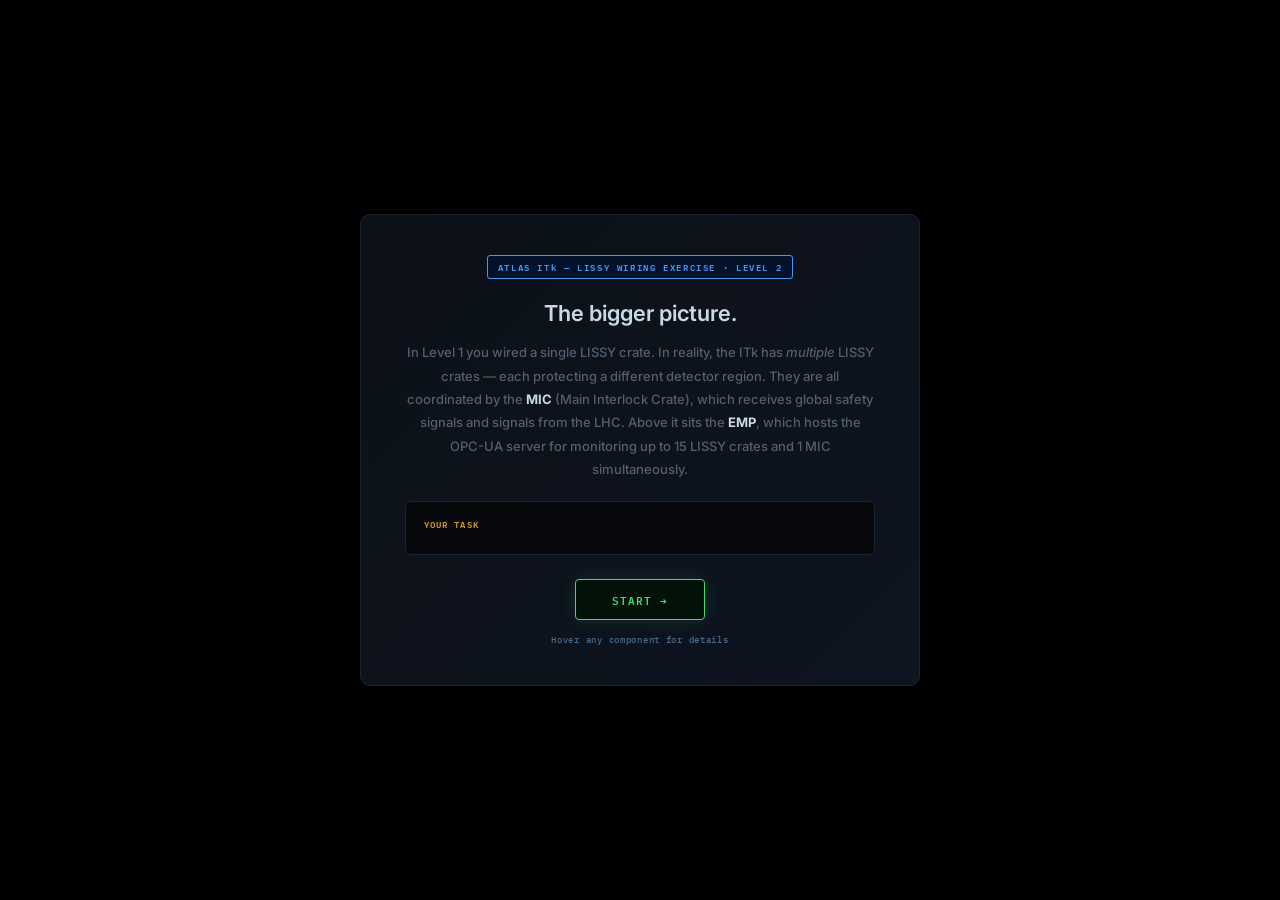
==== commit fe43959f: "Update index.html" ====
--- a/projects/interlock-level2/index.html
+++ b/projects/interlock-level2/index.html
@@ -2221,53 +2221,43 @@
 }
 
 function checkDuplicateSupplyLISSY(fromId, toId){
-  // Check if this new LV or HV connection would put two LVs or two HVs on the same LISSY
+  // Rule: on any given LISSY, only LV and HV of the SAME region may coexist.
+  // Violations: two LVs, two HVs, or LV of region A + HV of region B (or vice versa).
   const isOut = p=>(p==='lissy1-out-ilk'||p==='lissy1-out2-ilk'||p==='lissy2-out-ilk'||p==='lissy2-out2-ilk');
-  const isLV  = p=>(p==='lv-a-conn'||p==='lv-b-conn');
-  const isHV  = p=>(p==='hv-a-ilk'||p==='hv-b-ilk');
-
-  const supplyPort = isOut(toId) ? fromId : isOut(fromId) ? toId : null;
-  const outPort    = isOut(toId) ? toId   : isOut(fromId) ? fromId : null;
-  if(!supplyPort || !outPort) return null;
-
-  // Determine which LISSY this OUT port belongs to
-  const lissyOf = p => p.startsWith('lissy1') ? 'lissy1' : p.startsWith('lissy2') ? 'lissy2' : null;
-  const newLISSY = lissyOf(outPort);
-  if(!newLISSY) return null;
-
-  // Check if another LV (or HV) of the SAME type is already on this LISSY
+  const regionOf = p=>{
+    if(p==='lv-a-conn'||p==='hv-a-ilk') return 'A';
+    if(p==='lv-b-conn'||p==='hv-b-ilk') return 'B';
+    return null;
+  };
+  const lissyOf = p=>p.startsWith('lissy1')?'lissy1':p.startsWith('lissy2')?'lissy2':null;
+
+  const supplyPort = isOut(toId)?fromId:isOut(fromId)?toId:null;
+  const outPort    = isOut(toId)?toId:isOut(fromId)?fromId:null;
+  if(!supplyPort||!outPort) return null;
+
+  const newLISSY  = lissyOf(outPort);
+  const newRegion = regionOf(supplyPort);
+  if(!newLISSY||!newRegion) return null;
+
+  // Gather all existing supplies on this LISSY (excluding current wire)
+  const existing=[];
   for(const key of placedConnections){
-    if(key === connKey(fromId,toId)) continue; // skip self
-    const [p1,p2] = key.split('|');
-    const otherSupply = isOut(p2) ? p1 : isOut(p1) ? p2 : null;
-    const otherOut    = isOut(p2) ? p2 : isOut(p1) ? p1 : null;
-    if(!otherSupply || !otherOut) continue;
-    if(lissyOf(otherOut) !== newLISSY) continue;
-    // Same LISSY — check if same type (both LV or both HV)
-    if(isLV(supplyPort) && isLV(otherSupply))
-      return 'Both LV supplies (region A and B) cannot connect to the same LISSY ('+(newLISSY==='lissy1'?'LISSY 1':'LISSY 2')+') — each region must protect its own crate.';
-    if(isHV(supplyPort) && isHV(otherSupply))
-      return 'Both HV supplies (region A and B) cannot connect to the same LISSY ('+(newLISSY==='lissy1'?'LISSY 1':'LISSY 2')+') — each region must protect its own crate.';
-  }
-  // Also check: LV and HV of the SAME region must go to the same LISSY
-  // e.g. lv-a-conn and hv-a-ilk must both go to lissy1 or both to lissy2
-  const regionOf = p => (p==='lv-a-conn'||p==='hv-a-ilk') ? 'a' : (p==='lv-b-conn'||p==='hv-b-ilk') ? 'b' : null;
-  const newRegion = regionOf(supplyPort);
-  if(newRegion){
-    // Find the other supply of the same region
-    const sameRegionPorts = newRegion==='a' ? ['lv-a-conn','hv-a-ilk'] : ['lv-b-conn','hv-b-ilk'];
-    const companion = sameRegionPorts.find(p=>p!==supplyPort);
-    for(const key of placedConnections){
-      if(key === connKey(fromId,toId)) continue;
-      const [p1,p2] = key.split('|');
-      const otherSupply = isOut(p2)?p1:isOut(p1)?p2:null;
-      const otherOut    = isOut(p2)?p2:isOut(p1)?p1:null;
-      if(otherSupply!==companion||!otherOut) continue;
-      const companionLISSY = lissyOf(otherOut);
-      if(companionLISSY && companionLISSY!==newLISSY){
-        const regionLabel = newRegion==='a'?'Region A':'Region B';
-        return regionLabel+': LV and HV must connect to the same LISSY. LV is on '+(companionLISSY==='lissy1'?'LISSY 1':'LISSY 2')+' but HV is going to '+(newLISSY==='lissy1'?'LISSY 1':'LISSY 2')+'.';
-      }
+    if(key===connKey(fromId,toId)) continue;
+    const [p1,p2]=key.split('|');
+    const oSup=isOut(p2)?p1:isOut(p1)?p2:null;
+    const oOut=isOut(p2)?p2:isOut(p1)?p1:null;
+    if(!oSup||!oOut||lissyOf(oOut)!==newLISSY) continue;
+    existing.push({supply:oSup, region:regionOf(oSup)});
+  }
+
+  for(const {supply:oSup, region:oReg} of existing){
+    if(!oReg) continue;
+    if(oReg!==newRegion){
+      return 'Cannot mix regions on the same LISSY: '+
+        supplyPort.replace('-conn','').replace('-ilk','')+' (Region '+newRegion+') and '+
+        oSup.replace('-conn','').replace('-ilk','')+' (Region '+oReg+') both going to '+
+        (newLISSY==='lissy1'?'LISSY 1':'LISSY 2')+
+        '. Only LV and HV of the SAME region may connect to the same LISSY.';
     }
   }
   return null;
@@ -2567,7 +2557,18 @@
   lhcHandshakeAllowed = false;
   updateHVMSignalTrace(false);
   const lhcBtn=document.getElementById('lhc-btn');
-  if(lhcBtn){ lhcBtn.style.borderColor=''; lhcBtn.style.color=''; lhcBtn.style.boxShadow=''; lhcBtn.classList.remove('active'); }
+  if(lhcBtn){ lhcBtn.style.borderColor=''; lhcBtn.style.color=''; lhcBtn.style.boxShadow=''; lhcBtn.className=''; }
+  // Reset all PSU switches
+  Object.keys(psuState).forEach(crate=>{
+    psuState[crate]=[false,false];
+  });
+  // Reset HVP toggles visually
+  hvpActive.forEach((_,i)=>{
+    const dot=document.getElementById('hvp-sw-'+i);
+    if(dot){ dot.setAttribute('fill','#1a2a1a'); dot.setAttribute('stroke','#3ddc6e30'); dot.removeAttribute('filter'); }
+    const swg=document.querySelector('[data-row="'+i+'"]');
+    if(swg) swg.setAttribute('data-on','false');
+  });
   document.getElementById('placed-wires').innerHTML='';
   document.getElementById('ghost-path').setAttribute('opacity',0);
   document.getElementById('new-wire-btn').classList.remove('active');
@@ -2631,3 +2632,2669 @@
 </script>
 </body>
 </html>
+<!DOCTYPE html>
+<html lang="en">
+<head>
+<meta charset="UTF-8">
+<meta name="viewport" content="width=device-width, initial-scale=1.0">
+<title>ITk Interlock — Level 2: MIC & LISSY Network</title>
+<style>
+@import url('https://fonts.googleapis.com/css2?family=IBM+Plex+Mono:wght@400;500;600&family=Inter:wght@300;400;500;600&display=swap');
+
+:root {
+  --bg:        #07090d;
+  --panel:     #0c1118;
+  --panel2:    #111820;
+  --border:    #1a2433;
+  --border2:   #243040;
+  --text:      #bccad8;
+  --dim:       #445566;
+  --green:     #3ddc6e;
+  --red:       #f06060;
+  --amber:     #f0b030;
+  --blue:      #4898f0;
+  --purple:    #b070f0;
+  --cyan:      #20c8e0;
+  --orange:    #f08030;
+  --pink:      #f472b6;
+  --green-d:   #031208;
+  --red-d:     #1e0404;
+
+  /* Responsive base sizes */
+  --topbar-h:   clamp(40px, 4vh, 56px);
+  --tray-h:     clamp(56px, 6vh, 76px);
+}
+
+*, *::before, *::after { box-sizing: border-box; margin: 0; padding: 0; }
+
+/* Fluid base: scales generously with screen size */
+html { font-size: clamp(14px, min(1.4vw, 2vh), 22px); }
+
+body {
+  background: var(--bg);
+  color: var(--text);
+  font-family: 'Inter', sans-serif;
+  font-size: 0.8rem;
+  font-weight: 500;
+  height: 100vh;
+  height: 100dvh;
+  overflow: hidden;
+  display: flex;
+  flex-direction: column;
+}
+
+/* ── Top bar ── */
+#topbar {
+  height: var(--topbar-h);
+  flex-shrink: 0;
+  background: linear-gradient(to bottom, #111820, #0c1118);
+  border-bottom: 1px solid var(--border);
+  display: flex;
+  align-items: center;
+  padding: 0 clamp(8px, 2vw, 16px);
+  gap: clamp(6px, 1vw, 12px);
+  z-index: 20;
+  box-shadow: 0 1px 12px rgba(0,0,0,.4);
+  overflow: hidden;
+}
+.badge {
+  font-family: 'IBM Plex Mono', monospace;
+  font-size: 0.55rem;
+  font-weight: 600;
+  letter-spacing: .14em;
+  border: 1px solid var(--blue);
+  color: var(--blue);
+  background: linear-gradient(135deg,#031228,#062050);
+  border-radius: 3px;
+  padding: 3px 8px;
+  white-space: nowrap;
+}
+#topbar h1 {
+  font-size: 0.82rem;
+  font-weight: 400;
+  color: #c8dae8;
+  letter-spacing: .02em;
+  white-space: nowrap;
+  overflow: hidden;
+  text-overflow: ellipsis;
+}
+.tb-sep { width: 1px; height: 20px; background: var(--border2); flex-shrink: 0; }
+#status-strip {
+  font-family: 'IBM Plex Mono', monospace;
+  font-size: 0.62rem;
+  color: var(--dim);
+  flex: 1;
+  padding: 0 10px;
+  letter-spacing: .04em;
+  white-space: nowrap;
+  overflow: hidden;
+  text-overflow: ellipsis;
+}
+#status-strip.warn { color: var(--amber); }
+#status-strip.ok   { color: var(--green); }
+#status-strip.err  { color: var(--red);   }
+
+/* ── Main split ── */
+#main {
+  display: grid;
+  grid-template-columns: 38% 62%;
+  grid-template-rows: 1fr var(--tray-h);
+  flex: 1;
+  min-height: 0;
+  overflow: hidden;
+}
+
+/* ── Detector panel ── */
+#det-panel {
+  position: relative;
+  background: radial-gradient(ellipse at 60% 40%, #0e0a14 0%, #07090d 70%);
+  border-right: 1px solid var(--border);
+  border-bottom: 1px solid var(--border);
+  overflow: hidden;
+  min-height: 0;
+  height: 100%;
+}
+#det-panel::after {
+  content: '';
+  position: absolute;
+  inset: 0;
+  pointer-events: none;
+  z-index: 1;
+  background: repeating-linear-gradient(to bottom, transparent 0px, transparent 2px, rgba(0,0,0,.06) 2px, rgba(0,0,0,.06) 4px);
+}
+#det-label {
+  position: absolute;
+  top: 0; left: 0; right: 0;
+  font-family: 'IBM Plex Mono', monospace;
+  font-size: 0.48rem;
+  letter-spacing: .16em;
+  color: var(--dim);
+  text-transform: uppercase;
+  padding: 0.4em 0.7em;
+  border-bottom: 1px solid var(--border);
+  background: linear-gradient(to bottom, #0e1018, transparent);
+  pointer-events: none;
+  z-index: 2;
+}
+#det-heat-overlay {
+  position: absolute;
+  inset: 0;
+  pointer-events: none;
+  opacity: 0;
+  transition: background .5s;
+  z-index: 2;
+}
+
+/* ── Rack panel ── */
+#rack-panel {
+  position: relative;
+  background: var(--panel);
+  border-bottom: 1px solid var(--border);
+  overflow: hidden;
+  min-height: 0;
+  height: 100%;
+}
+#rack-label {
+  position: absolute;
+  top: 0; left: 0; right: 0;
+  font-family: 'IBM Plex Mono', monospace;
+  font-size: 0.48rem;
+  letter-spacing: .16em;
+  color: var(--dim);
+  text-transform: uppercase;
+  padding: 0.4em 0.7em;
+  border-bottom: 1px solid var(--border);
+  background: linear-gradient(to bottom, #111820, transparent);
+  pointer-events: none;
+  z-index: 2;
+}
+
+/* ── Wire tray ── */
+#wire-tray {
+  grid-column: 1 / 3;
+  background: linear-gradient(to top, #080b10, #0c1118);
+  border-top: 1px solid var(--border);
+  padding: 0 clamp(8px, 1.5vw, 16px);
+  display: flex;
+  align-items: center;
+  gap: clamp(6px, 1vw, 14px);
+  overflow: hidden;
+  height: var(--tray-h);
+  flex-shrink: 0;
+  flex-wrap: nowrap;
+}
+
+/* ── Tray buttons ── */
+#new-wire-btn, #reset-btn {
+  font-family: 'IBM Plex Mono', monospace;
+  font-size: 0.62rem;
+  font-weight: 600;
+  padding: 0.35em 1.2em;
+  border-radius: 3px;
+  cursor: pointer;
+  letter-spacing: .08em;
+  transition: all .15s;
+  flex-shrink: 0;
+  text-transform: uppercase;
+  white-space: nowrap;
+}
+#new-wire-btn {
+  border: 1px solid var(--border2);
+  background: var(--panel2);
+  color: var(--text);
+}
+#new-wire-btn:hover { background: var(--border); border-color: var(--blue); color: var(--blue); }
+#new-wire-btn.active { background: #061828; border-color: var(--blue); color: var(--blue); box-shadow: 0 0 10px rgba(72,152,240,.2); }
+#reset-btn { border: 1px solid #3a1010; background: #160505; color: #804040; }
+#reset-btn:hover { border-color: var(--red); color: var(--red); background: var(--red-d); }
+
+/* ── Detector supply/power buttons ── */
+#power-on-lv-a, #power-on-hv-a, #power-on-lv-b, #power-on-hv-b {
+  position: absolute;
+  bottom: clamp(8px, 1.5vh, 14px);
+  font-family: 'IBM Plex Mono', monospace;
+  font-size: 0.55rem;
+  font-weight: 600;
+  padding: 0.4em 0.9em;
+  border-radius: 3px;
+  border: 1px solid var(--border2);
+  background: var(--panel2);
+  color: var(--dim);
+  cursor: pointer;
+  letter-spacing: .08em;
+  transition: all .2s;
+  z-index: 3;
+  text-transform: uppercase;
+  white-space: nowrap;
+}
+#power-on-lv-a { left: 0.7rem; }
+#power-on-hv-a { left: 6rem; }
+#power-on-lv-b { left: 12rem; }
+#power-on-hv-b { left: 18rem; }
+#power-on-lv-a.ready, #power-on-hv-a.ready,
+#power-on-lv-b.ready, #power-on-hv-b.ready {
+  border-color: var(--green);
+  color: var(--green);
+  background: var(--green-d);
+}
+
+/* ── LHC Handshake button ── */
+/* Stacked LHC controls — right side of detector panel */
+#lhc-stack {
+  position: absolute;
+  bottom: clamp(8px,1.5vh,14px);
+  left: 24rem;
+  display: flex;
+  flex-direction: column;
+  gap: 5px;
+  z-index: 3;
+}
+#lhc-btn {
+  font-family: 'IBM Plex Mono', monospace;
+  font-size: 0.55rem;
+  font-weight: 600;
+  padding: 0.4em 0.9em;
+  border-radius: 3px;
+  border: 1px solid var(--border2);
+  background: var(--panel2);
+  color: var(--dim);
+  cursor: pointer;
+  letter-spacing: .08em;
+  transition: all .4s;
+  text-transform: uppercase;
+  white-space: nowrap;
+  user-select: none;
+}
+#lhc-btn.permit-off { border-color: var(--red);   color: var(--red);   }
+#lhc-btn.permit-on  { border-color: var(--green);  color: var(--green); box-shadow: 0 0 16px rgba(61,220,110,.4); animation: glow-pulse .8s infinite; }
+#beam-stable-btn {
+  font-family: 'IBM Plex Mono', monospace;
+  font-size: 0.55rem;
+  font-weight: 600;
+  padding: 0.4em 0.9em;
+  border-radius: 3px;
+  border: 1px solid var(--border2);
+  background: var(--panel2);
+  color: var(--dim);
+  cursor: pointer;
+  letter-spacing: .08em;
+  transition: all .2s;
+  text-transform: uppercase;
+  white-space: nowrap;
+}
+#beam-stable-btn:hover { border-color: var(--amber); color: var(--amber); }
+#beam-stable-btn.active { border-color: var(--green); color: var(--green); box-shadow: 0 0 12px rgba(61,220,110,.3); }
+
+/* ── Global SVG overlay ── */
+#global-svg {
+  position: fixed;
+  inset: 0;
+  width: 100%;
+  height: 100%;
+  pointer-events: none;
+  z-index: 6;
+  overflow: visible;
+}
+
+/* ── Tooltip ── */
+#tooltip {
+  position: fixed;
+  background: linear-gradient(135deg, #111e2e, #0c1420);
+  border: 1px solid var(--border2);
+  border-radius: 6px;
+  padding: 0.6em 0.9em;
+  max-width: clamp(180px, 20vw, 280px);
+  pointer-events: none;
+  z-index: 60;
+  display: none;
+  box-shadow: 0 4px 24px rgba(0,0,0,.6);
+}
+svg text { font-weight: 600; }
+#tt-title { font-weight: 600; font-size: 0.72rem; color: #d8eaf8; margin-bottom: 4px; }
+#tt-body  { font-size: 0.64rem; color: #506070; line-height: 1.6; }
+
+/* ── Overlays ── */
+.overlay {
+  display: none;
+  position: fixed;
+  inset: 0;
+  background: rgba(0,0,0,.88);
+  z-index: 100;
+  align-items: center;
+  justify-content: center;
+  backdrop-filter: blur(2px);
+  padding: 16px;
+}
+.overlay.active { display: flex; }
+.ov-card {
+  border-radius: 8px;
+  padding: clamp(20px, 3vh, 32px) clamp(20px, 3vw, 36px);
+  max-width: min(440px, 95vw);
+  width: 100%;
+  text-align: center;
+  box-shadow: 0 8px 48px rgba(0,0,0,.7);
+}
+.ov-card h2 { font-size: 1rem; font-weight: 600; margin: 10px 0 9px; }
+.ov-card p  { font-size: 0.72rem; line-height: 1.75; margin-bottom: 20px; color: #708090; }
+.ov-card .big { font-size: 2.6rem; display: block; margin-bottom: 4px; }
+.fire-card { background: linear-gradient(135deg, #1a0505, #120303); border: 1px solid #6a1818; }
+.fire-card h2 { color: var(--red); }
+.ok-card   { background: linear-gradient(135deg, #030f08, #041208); border: 1px solid #1a5a30; }
+.ok-card h2 { color: var(--green); }
+.ov-btn {
+  display: inline-block;
+  padding: clamp(6px, 0.8vh, 8px) clamp(18px, 2vw, 26px);
+  border-radius: 3px;
+  border: 1px solid;
+  background: transparent;
+  font-family: 'IBM Plex Mono', monospace;
+  font-size: 0.6rem;
+  font-weight: 600;
+  cursor: pointer;
+  letter-spacing: .08em;
+  transition: all .15s;
+  text-transform: uppercase;
+}
+.fire-btn { border-color: #6a1818; color: var(--red); }
+.ok-btn   { border-color: #1a5a30; color: var(--green); }
+.ok-btn:hover { background: var(--green-d); }
+
+/* ── Intro overlay specifics ── */
+#intro-ov > div {
+  max-width: min(560px, 92vw);
+  width: 100%;
+  font-size: 0.78rem;
+}
+
+/* ── Status strip 2 ── */
+#status-strip2 {
+  font-family: 'IBM Plex Mono', monospace;
+  font-size: 0.62rem;
+  color: #445566;
+  padding: 0 12px;
+  white-space: nowrap;
+  overflow: hidden;
+  text-overflow: ellipsis;
+  flex: 1;
+  border-left: 1px solid var(--border2);
+  letter-spacing: .03em;
+  transition: color .3s;
+}
+
+/* ── Animations ── */
+@keyframes signal-flow { to { stroke-dashoffset: -20; } }
+.sig-trace {
+  stroke-dasharray: 5 3;
+  animation: signal-flow 1s linear infinite;
+  opacity: 0;
+  transition: opacity 1.2s;
+}
+.sig-trace.active { opacity: 1; }
+@keyframes glow-pulse { 0%,100%{opacity:1} 50%{opacity:.5} }
+
+/* ── Ice overlay ── */
+#ice-overlay { display: none; position: fixed; inset: 0; z-index: 99; pointer-events: none; }
+#ice-overlay.active { display: block; }
+#ice-overlay canvas { position: absolute; inset: 0; width: 100%; height: 100%; }
+
+/* ── Scrollable overlays ── */
+#mon-ov, #autotest-ov {
+  align-items: flex-start;
+  overflow-y: auto;
+  padding: clamp(12px, 2vw, 20px);
+}
+</style>
+</head>
+<body>
+
+<!-- Intro overlay -->
+<div class="overlay active" id="intro-ov">
+  <div style="background:linear-gradient(135deg,#0c1118,#0e1420);border:1px solid #1a2433;border-radius:10px;padding:40px 44px;max-width:560px;text-align:center;box-shadow:0 8px 48px rgba(0,0,0,.8);">
+    <div style="font-family:'IBM Plex Mono',monospace;font-size:9px;font-weight:600;letter-spacing:.18em;color:#4898f0;background:#031228;border:1px solid #4898f0;border-radius:3px;display:inline-block;padding:3px 10px;margin-bottom:20px;">ATLAS ITk — LISSY WIRING EXERCISE · LEVEL 2</div>
+    <div style="font-size:22px;font-weight:600;color:#c8dae8;margin-bottom:14px;line-height:1.3;">The bigger picture.</div>
+    <p style="font-size:13px;color:#506070;line-height:1.8;margin-bottom:20px;">
+      In Level 1 you wired a single LISSY crate. In reality, the ITk has <em>multiple</em> LISSY crates — each protecting a different detector region. They are all coordinated by the <strong style="color:#c8dae8">MIC</strong> (Main Interlock Crate), which receives global safety signals and signals from the LHC. Above it sits the <strong style="color:#c8dae8">EMP</strong>, which hosts the OPC-UA server for monitoring up to 15 LISSY crates and 1 MIC simultaneously.
+    </p>
+    <div style="background:#07090d;border:1px solid #1a2433;border-radius:6px;padding:14px 18px;margin-bottom:24px;text-align:left;">
+      <div style="font-family:'IBM Plex Mono',monospace;font-size:9px;font-weight:600;letter-spacing:.12em;color:#d29922;margin-bottom:8px;">YOUR TASK</div>
+
+    </div>
+    <button onclick="document.getElementById('intro-ov').classList.remove('active')"
+      style="font-family:'IBM Plex Mono',monospace;font-size:11px;font-weight:600;padding:10px 36px;border-radius:4px;border:1px solid var(--green, #3ddc6e);background:#031208;color:#3ddc6e;cursor:pointer;letter-spacing:.1em;transition:all .2s;text-transform:uppercase;box-shadow:0 0 16px rgba(61,220,110,.15);"
+      onmouseover="this.style.background='#052a10'" onmouseout="this.style.background='#031208'">
+      Start →
+    </button>
+    <div style="margin-top:14px;font-family:'IBM Plex Mono',monospace;font-size:9px;color:#4a6a8a;letter-spacing:.08em;">Hover any component for details</div>
+  </div>
+</div>
+
+<!-- Fire overlay -->
+<div class="overlay" id="fire-ov">
+  <div class="ov-card fire-card">
+    <span class="big fire-anim">🔥</span>
+    <h2 id="fire-title">Wrong connection</h2>
+    <p id="fire-body"></p>
+    <button class="ov-btn fire-btn" onclick="dismissError()">OK, got it</button>
+  </div>
+</div>
+
+<!-- Success overlay -->
+<div class="overlay" id="ok-ov">
+  <div class="ov-card ok-card">
+    <span class="big">✓</span>
+    <h2>Both LISSYs connected!</h2>
+    <p id="ok-body">MIC output ports linked to both LISSY GSS inputs. The full interlock chain — EMP → MIC → LISSY 1 & 2 — is complete. Global safety signals will now reach both detector regions.</p>
+    <button class="ov-btn ok-btn" onclick="document.getElementById('ok-ov').classList.remove('active')">Continue</button>
+  </div>
+</div>
+
+<!-- Ice overlay -->
+<div id="ice-overlay"><canvas id="ice-canvas"></canvas></div>
+
+<!-- EMP Monitoring Plots Overlay -->
+<div class="overlay" id="emp-mon-ov" style="align-items:flex-start;padding:20px;overflow-y:auto;">
+  <div style="background:#0c1118;border:1px solid #1a2433;border-radius:8px;padding:20px;width:100%;max-width:900px;margin:auto;">
+    <div style="display:flex;justify-content:space-between;align-items:center;margin-bottom:16px;">
+      <span style="font-family:'IBM Plex Mono',monospace;font-size:12px;font-weight:600;color:#8aad7a;letter-spacing:.1em;">MONITORING PLOTS — EMP OPC-UA</span>
+      <button onclick="document.getElementById('emp-mon-ov').classList.remove('active')" style="font-family:'IBM Plex Mono',monospace;font-size:10px;padding:4px 12px;border:1px solid #1a2433;background:#111820;color:#6a7a8a;border-radius:3px;cursor:pointer;">CLOSE</button>
+    </div>
+    <div id="emp-mon-grid" style="display:grid;grid-template-columns:1fr 1fr 1fr;gap:12px;"></div>
+  </div>
+</div>
+
+<!-- Tooltip -->
+<div id="tooltip"><div id="tt-title"></div><div id="tt-body"></div></div>
+
+<!-- Global wire SVG -->
+<svg id="global-svg" xmlns="http://www.w3.org/2000/svg">
+  <defs>
+    <filter id="glow-green"><feGaussianBlur stdDeviation="2.5" result="blur"/><feMerge><feMergeNode in="blur"/><feMergeNode in="SourceGraphic"/></feMerge></filter>
+    <filter id="glow-blue"><feGaussianBlur stdDeviation="2" result="blur"/><feMerge><feMergeNode in="blur"/><feMergeNode in="SourceGraphic"/></feMerge></filter>
+    <filter id="glow-cyan"><feGaussianBlur stdDeviation="2" result="blur"/><feMerge><feMergeNode in="blur"/><feMergeNode in="SourceGraphic"/></feMerge></filter>
+    <marker id="arr-cyan" markerWidth="8" markerHeight="6" refX="7" refY="3" orient="auto">
+      <path d="M0 0.5L7 3L0 5.5" fill="none" stroke="#20c8e0" stroke-width="1.2" stroke-linecap="round"/>
+    </marker>
+  </defs>
+  <g id="placed-wires"></g>
+  <path id="ghost-path" fill="none" stroke="#a0b8cc" stroke-width="1.5" stroke-dasharray="4 3" opacity="0" pointer-events="none"/>
+</svg>
+
+<!-- Layout -->
+<div id="topbar">
+  <div class="badge">ATLAS ITk</div>
+  <div class="tb-sep"></div>
+  <h1>Level 2 — MIC &amp; LISSY Network</h1>
+  <div class="tb-sep"></div>
+  <span id="status-strip">Connect the MIC output ports to the GSS inputs of both LISSY crates.</span>
+</div>
+
+<div id="main">
+  <div id="det-panel">
+    <div id="det-label">ATLAS Cavern · 80m underground</div>
+    <div id="det-heat-overlay"></div>
+    <button id="power-on-lv-a" onclick="powerOnSupply('lv','a')">⏻  LV A</button>
+    <button id="power-on-hv-a" onclick="powerOnSupply('hv','a')">⏻  HV A</button>
+    <button id="power-on-lv-b" onclick="powerOnSupply('lv','b')">⏻  LV B</button>
+    <button id="power-on-hv-b" onclick="powerOnSupply('hv','b')">⏻  HV B</button>
+    <div id="lhc-stack">
+      <div id="lhc-btn" onclick="explainBeamPermit()" onmouseenter="showLHCTip(event)" onmouseleave="hideTip()">⚡ BEAM INJECTION PERMIT</div>
+      <button id="beam-stable-btn" onclick="triggerBeamStable()">🔆 TEST BEAM STABLE</button>
+    </div>
+    <svg id="det-svg" width="100%" height="100%" style="position:absolute;inset:0;display:block;" xmlns="http://www.w3.org/2000/svg">
+      <g id="det-nodes"></g>
+      <g id="det-ports"></g>
+    </svg>
+  </div>
+
+  <div id="rack-panel">
+    <div id="rack-label">Level 2 rack rooms · US15 or USA15</div>
+    <svg id="rack-svg" width="100%" height="100%" style="position:absolute;inset:0;display:block;" xmlns="http://www.w3.org/2000/svg">
+      <defs>
+        <filter id="glow-green-r"><feGaussianBlur stdDeviation="2.5" result="blur"/><feMerge><feMergeNode in="blur"/><feMergeNode in="SourceGraphic"/></feMerge></filter>
+        <filter id="glow-blue-r"><feGaussianBlur stdDeviation="2" result="blur"/><feMerge><feMergeNode in="blur"/><feMergeNode in="SourceGraphic"/></feMerge></filter>
+      </defs>
+      <g id="rack-bg"></g>
+      <g id="rack-ports"></g>
+    </svg>
+  </div>
+
+  <div id="wire-tray">
+    <button id="new-wire-btn" onclick="startNewWire()">＋ New wire</button>
+    <button id="reset-btn" onclick="resetGame()">↺ Reset all</button>
+    <span id="status-strip2" style="font-family:'IBM Plex Mono',monospace;font-size:10px;color:#445566;padding:0 10px;"></span>
+  </div>
+</div>
+
+<script>
+// ══════════════════════════════════════════════════
+// TOOLTIPS
+// ══════════════════════════════════════════════════
+const TIPS = {
+  detector:  {t:'ITk Strip Detector',
+    b:'~60 million readout channels. The MIC coordinates interlock protection across all detector regions by distributing DSS and BIS signals to each LISSY via Transfer Modules.'},
+  emp:       {t:'EMP — Embedded Monitoring Processor',
+    b:'Interface between MON-FPGA and DCS computers. Hosts the OPC-UA server publishing the full interlock state (up to 15 LISSY + 1 MIC) at ~10 Hz. Connected to MON-FPGA via dedicated serial link; the RJ45 board provides Ethernet to DCS via FMC link.'},
+  emp_board_main: {t:'EMP Board — OPC-UA Server',
+    b:'The main processing board hosting the OPC-UA server. Publishes monitoring data from all connected LISSY crates and the MIC to the DCS (WinCC) at ~10 Hz. Connects to the 16RJ45 board via FMC link for network output.'},
+  emp_board_rj45: {t:'16RJ45 Board — Ethernet Hub',
+    b:'Provides 16 Ethernet ports for connections to MIC and LISSY crates (4 shown here for clarity). Each port carries monitoring data from one crate MON-FPGA to the EMP OPC-UA server. Connected to the EMP board via FMC (FPGA Mezzanine Card) link.'},
+  emp_board: {t:'EMP Board',
+    b:'Main processing board of the EMP. Connects to the RJ45 board via an FMC link.'},
+  mic:       {t:'MIC — Main Interlock Crate',
+    b:'19" 3U modular crate. Receives DSS signals (up to 6 channels, current-loop) and one BIS signal (RS485). Distributes them to all LISSY crates via Transfer Modules. Redundant PSU on UPS. Uses same MON-FPGA as LISSY — pin-compatible, same firmware.'},
+  mic_out:   {t:'TM Output → LISSY GSS (subD15)',
+    b:'Each TM sends 6 DSS + 1 BIS + 3 spare signals to each LISSY. Standard interlock: 3.3V=OK, 0V=INTERLOCK. E_EXIT/Cont_A/Cont_B are open-collector — TM provides 10kΩ pull-up resistors.'},
+  lissy1:    {t:'LISSY Crate 1',
+    b:'Protects one ITk region. Its GSS module receives global signals from the MIC Transfer Module via subD15. Without this connection, the LISSY is blind to DSS emergency stops, continental interlocks, and BIS beam signals.'},
+  lissy2:    {t:'LISSY Crate 2',
+    b:'Second region. Identical architecture. The MIC TM sends both LISSYs the same global signal set — both must be connected for full coverage.'},
+  dss_system:{t:'DSS System — Detector Safety System',
+    b:'The ATLAS-wide safety system that monitors detector conditions: cooling, power, access. Sends up to 6 signals (current loop: closed=OK, open=INTERLOCK) to the MIC DSS module. Three of these — E_EXIT (emergency exit), Cont_A (continental A), Cont_B (continental B) — are routed directly to every LISSY GSS via open-collector lines and cannot be masked by any firmware. The DSS also receives one return signal from the MIC (logical OR of LISSY states).'},
+  bis_system:{t:'BIS — Beam Interface System',
+    b:'The LHC-side interlock system. Sends one RS485 differential signal to the MIC BIS module to communicate beam conditions. The HVP Master in the MIC responds with the ITk HV status — this is the LHC handshake: the LHC only permits beam if the ITk HV is in a safe state. Without this handshake, beam injection is blocked.'},
+  gss_port:  {t:'GSS Input Port (subD15)',
+    b:'Receives MIC TM cable. Pins 6/16/26 carry E_EXIT, Cont_A, Cont_B — hardwired open-collector signals that bypass all firmware and cannot be masked.'},
+  mic_mon:   {t:'MON-FPGA (MIC Slot 1)',
+    b:'Same module as in LISSY — pin-compatible, same firmware concept. Monitors all IO via I²C (0x25–0x27). Connected to EMP for DCS reporting. All inputs and outputs in MIC are monitored here.'},
+  mic_tm1:   {t:'TM — Transfer Module 1',
+    b:'Connects to two LISSY crates via two subD15 connectors. Sends 6 DSS + 1 BIS + 3 spare signals to each. Receives up to 3 signals back per LISSY (6 total). Open-collector lines need 10kΩ pull-ups.'},
+  mic_tm2:   {t:'TM — Transfer Module 2',
+    b:'Second TM — identical to TM1. Each TM covers two LISSYs; two TMs cover four. Up to 8 TMs per MIC crate.'},
+  mic_dss:   {t:'DSS — Detector Safety System Module',
+    b:'Receives up to 6 signals from the ATLAS DSS via current loops (closed=OK, open=INTERLOCK). E_EXIT, Cont_A, Cont_B distributed to all TMs via backplane as open-collector. Can also send one signal back to DSS (OR of TM return signals). Can be installed inside LISSY for small setups without a MIC.'},
+  mic_bis:   {t:'BIS — Beam Interface System Module',
+    b:'Receives one RS485 differential signal from the LHC Beam Interface System. Translates to standard interlock, distributed to all TMs via backplane. Monitored by MON-FPGA. Critical for the LHC/ITk HV handshake.'},
+  mic_hvp:   {t:'HVP — HV Present Module',
+    b:'Reads signals from up to 8 HV crates: "HV crate power" (3.3V=ON) and "HV ON" (3.3V=all channels OFF, 0V=at least one ON). Logically combines to 8 summary signals → HVP Master. All 16 inputs opto-coupled and monitored.'},
+  mic_hvm:   {t:'HVM / HVP Master',
+    b:'Collects up to 8 signals from up to 5 HVP modules. Logically combines to one summary, converts to RS485, sends to BIS. This IS the LHC handshake: it tells the collider whether ITk HV is in a safe state for beam.'},
+};
+function showTip(key,evt){
+  const t=TIPS[key]; if(!t) return;
+  const el=document.getElementById('tooltip');
+  document.getElementById('tt-title').textContent=t.t;
+  document.getElementById('tt-body').textContent=t.b;
+  el.style.display='block'; moveTip(evt);
+}
+function moveTip(evt){
+  const el=document.getElementById('tooltip');
+  let x=evt.clientX+14, y=evt.clientY+10;
+  if(x+250>window.innerWidth) x=evt.clientX-256;
+  if(y+140>window.innerHeight) y=evt.clientY-140;
+  el.style.left=x+'px'; el.style.top=y+'px';
+}
+function hideTip(){document.getElementById('tooltip').style.display='none';}
+document.addEventListener('mousemove',e=>{
+  if(document.getElementById('tooltip').style.display==='block') moveTip(e);
+});
+
+// ══════════════════════════════════════════════════
+// STATE
+// ══════════════════════════════════════════════════
+const NS = 'http://www.w3.org/2000/svg';
+const WIRE_COLOR = '#a0b8cc';
+let placedConnections = new Set();
+let usedPorts = new Set();
+let pendingFrom = null;
+
+// Required: MIC out 1 → LISSY1 GSS, MIC out 2 → LISSY2 GSS
+const VALID_CONNECTIONS = [
+  ['mic-tm1-a',    'lissy1-gss-out'],
+  ['mic-tm2-a',    'lissy2-gss-out'],
+  ['p-dss-in',     'mic-dss-male'],
+  ['p-global-dss', 'mic-dss-female'],
+];
+
+function connKey(a,b){ return [a,b].sort().join('|'); }
+
+// ══════════════════════════════════════════════════
+// SCALE FACTOR — SVG text scales with panel size
+// ══════════════════════════════════════════════════
+let SVG_SCALE = 1.0; // updated in renderRack/renderDetector
+
+function computeScale(){
+  const rack = document.getElementById('rack-svg');
+  const W = rack ? rack.clientWidth  : 900;
+  const H = rack ? rack.clientHeight : 600;
+  // Reference: 900×600 = scale 1.0. Scale proportionally.
+  SVG_SCALE = Math.max(0.7, Math.min(2.0, Math.sqrt((W * H) / (900 * 600))));
+}
+
+// ══════════════════════════════════════════════════
+// SVG HELPERS
+// ══════════════════════════════════════════════════
+function svgEl(tag,attrs,parent){
+  const e=document.createElementNS(NS,tag);
+  for(const[k,v] of Object.entries(attrs)) e.setAttribute(k,v);
+  if(parent) parent.appendChild(e);
+  return e;
+}
+function rect(p,x,y,w,h,rx,fill,stroke,sw=1){
+  return svgEl('rect',{x,y,width:w,height:h,rx,fill,stroke,'stroke-width':sw},p);
+}
+function text(p,x,y,s,fill,size,weight=600,anchor='middle'){
+  const scaledSize = Math.round(size * SVG_SCALE * 10) / 10;
+  const t=svgEl('text',{x,y,fill,'font-size':scaledSize,'font-weight':weight,
+    'font-family':"'IBM Plex Mono',monospace",'text-anchor':anchor,
+    'dominant-baseline':'central','pointer-events':'none'},p);
+  t.textContent=s; return t;
+}
+function line(p,x1,y1,x2,y2,stroke,sw=1){
+  return svgEl('line',{x1,y1,x2,y2,stroke,'stroke-width':sw,'stroke-linecap':'round'},p);
+}
+function mkG(p,tipKey){
+  const g=svgEl('g',{},p);
+  if(tipKey){
+    g.addEventListener('mouseenter',e=>showTip(tipKey,e));
+    g.addEventListener('mouseleave',hideTip);
+  }
+  return g;
+}
+
+// ══════════════════════════════════════════════════
+// PORT SYSTEM
+// ══════════════════════════════════════════════════
+const portCoords = {};
+
+function addPortAt(parent,id,x,y,color){
+  portCoords[id]={x,y};
+  const g=svgEl('g',{id:'pg-'+id,cursor:'pointer','pointer-events':'all'},parent);
+  const hit=svgEl('rect',{x:x-8,y:y-8,width:16,height:16,fill:'transparent',id:'pc-'+id},g);
+  g.addEventListener('click',e=>{e.stopPropagation();handlePort(id);});
+  g.addEventListener('mouseenter',()=>{ hit.setAttribute('fill',color+'30'); });
+  g.addEventListener('mouseleave',()=>{ if(pendingFrom!==id) hit.setAttribute('fill','transparent'); });
+}
+
+
+
+function getPortXY(id){
+  const el=document.getElementById('pc-'+id);
+  if(el){ const r=el.getBoundingClientRect(); return{x:r.left+r.width/2,y:r.top+r.height/2}; }
+  return portCoords[id]||{x:0,y:0};
+}
+
+// ══════════════════════════════════════════════════
+// RENDER DETECTOR — two regions, each with NTCs, LV, HV
+// ══════════════════════════════════════════════════
+function renderDetector(){
+  computeScale();
+  const svg=document.getElementById('det-svg');
+  const W=svg.clientWidth, H=svg.clientHeight;
+  const dn=document.getElementById('det-nodes');
+  const dp=document.getElementById('det-ports');
+  dn.innerHTML=''; dp.innerHTML='';
+
+  const cx=W/2, dw=Math.min(W*0.52,200), dh=Math.min(H*0.48,210), dy=H*0.30;
+
+  // Silicon strips
+  for(let i=-5;i<=5;i++) line(dn,cx+i*Math.floor(dw/12),dy+8,cx+i*Math.floor(dw/12),dy+dh-8,'#1a3050',0.5);
+
+  const dg=mkG(dn,'detector');
+  rect(dg,cx-dw/2,dy,dw,dh,8,'#0e1828','#8ab0d060',1.5);
+
+  // Divider between regions
+  line(dg,cx,dy+10,cx,dy+dh-10,'#2a4060',1);
+  text(dg,cx-dw/4,dy+dh/2,'Region A','#a0c0d870',8);
+  text(dg,cx+dw/4,dy+dh/2,'Region B','#a0c0d870',8);
+  text(dg,cx,dy+dh-12,'ITk Detector','#a0c0d860',7);
+
+  // Status indicator (no default text)
+  svgEl('text',{x:cx,y:dy+dh+16,'font-family':"'IBM Plex Mono',monospace",'font-size':8,'font-weight':600,fill:'#445566','text-anchor':'middle','dominant-baseline':'central',id:'det-status-txt'},dn).textContent='';
+
+  // ── Region A (left) — NTC A1, NTC A2, LV A, HV A ──
+  const axL=cx-dw/2-50, ayNtc=dy+dh*0.25, ayLV=dy+dh*0.28;
+  const ayHV=ayLV+16+12+64; // LV bottom + gap + HV half-height
+  // NTC A1
+  mkDetSensor(dn,dp,'A1',cx-dw*0.35,dy-20,'#f0b030');
+  // NTC A2
+  mkDetSensor(dn,dp,'A2',cx-dw*0.12,dy-20,'#f0b030');
+  // LV A
+  mkDetSupply(dn,dp,axL-20,ayLV,'lv-a','LV','#b070f0','#0e0318');
+  line(dn,axL-20+40,ayLV,cx-dw/2,ayLV,'#b070f050',1.2);
+  // HV A
+  mkHVSupply(dn,dp,axL-20,ayHV,'hv-a','#b070f0','#0e0318');
+  line(dn,axL-20+50,ayHV,cx-dw/2,ayHV,'#b070f050',1.2);
+
+  // ── Region B (right) — NTC B1, NTC B2, LV B, HV B ──
+  const axR=cx+dw/2+50, ayNtcB=dy+dh*0.25;
+  // NTC B1
+  mkDetSensor(dn,dp,'B1',cx+dw*0.12,dy-20,'#f0b030');
+  // NTC B2
+  mkDetSensor(dn,dp,'B2',cx+dw*0.35,dy-20,'#f0b030');
+  // LV B
+  mkDetSupply(dn,dp,axR+20,ayLV,'lv-b','LV','#b070f0','#0e0318');
+  line(dn,axR+20-40,ayLV,cx+dw/2,ayLV,'#b070f050',1.2);
+  // HV B
+  mkHVSupply(dn,dp,axR+20,ayHV,'hv-b','#b070f0','#0e0318');
+  line(dn,axR+20-50,ayHV,cx+dw/2,ayHV,'#b070f050',1.2);
+
+  // Temp gauges per region
+  mkTempGauge(dn,cx-dw/4,dy-50,'A');
+  mkTempGauge(dn,cx+dw/4,dy-50,'B');
+}
+
+function mkDetSensor(parent,dp,label,x,y,color){
+  const portId = 'ntc-'+label.toLowerCase();
+  const g=mkG(parent,'ntc'+label.toLowerCase());
+  rect(g,x-22,y-12,44,24,3,'#181000',color,1);
+  text(g,x,y-3,'NTC',color,7,600);
+  text(g,x,y+7,label,color+'80',6);
+  // Visible dashed port dot on top, registered and interactive
+  svgEl('circle',{cx:x,cy:y-14,r:5,fill:'transparent',stroke:color,'stroke-width':1.2,'stroke-dasharray':'3 2'},parent);
+  addPortAt(dp,portId,x,y-14,color);
+}
+
+function mkDetSupply(parent,dp,x,y,id,label,color,bg){
+  const g=mkG(parent,id);
+  rect(g,x-40,y-16,80,32,3,bg,color,1.2);
+  text(g,x,y-4,label,color,9,600);
+  // LED top-right corner
+  const region=id.includes('-a')?'a':'b';
+  svgEl('circle',{cx:x+32,cy:y-12,r:4,fill:color+'20',stroke:color+'60','stroke-width':1,id:'led-supply-lv-'+region},g);
+  // Port inside box, left side — matches HV style
+  svgEl('circle',{cx:x-28,cy:y+6,r:5,fill:'transparent',stroke:'#b070f0','stroke-width':1.2,'stroke-dasharray':'3 2'},g);
+  text(g,x-18,y+6,'Interlock','#b070f090',5,600,'start');
+  addPortAt(dp,id+'-conn',x-28,y+6,'#b070f0');
+}
+
+function mkHVSupply(parent,dp,x,y,id,color,bg){
+  const W=100, H=128;
+  const g=mkG(parent,id);
+  rect(g,x-W/2,y-H/2,W,H,5,bg,color,1.5);
+  text(g,x,y-H/2+12,'HV',color,9,600);
+  text(g,x,y-H/2+23,'supply',color+'70',6);
+  // LED top-right
+  const hvRegion=id.includes('-a')?'a':'b';
+  svgEl('circle',{cx:x+W/2-8,cy:y-H/2+10,r:5,fill:color+'20',stroke:color+'60','stroke-width':1,id:'led-supply-hv-'+hvRegion},g);
+  // Three dashed ports on top edge, stacked vertically
+  const portLabels=['Interlock','Crate status','HV status'];
+  const portIds=[id+'-ilk',id+'-crate',id+'-hv'];
+  const portColors=['#b070f0','#b070f0','#b070f0'];
+  const portDotColors=['#b070f0','#f472b6','#f472b6'];
+  for(let i=0;i<3;i++){
+    const py=y-H/2+40+i*30;
+    svgEl('circle',{cx:x-W/2+8,cy:py,r:5,fill:'transparent',stroke:portDotColors[i],'stroke-width':1.2,'stroke-dasharray':'3 2'},g);
+    text(g,x-W/2+18,py,portLabels[i],portDotColors[i]+'90',5,600,'start');
+    addPortAt(dp,portIds[i],x-W/2+8,py,portDotColors[i]);
+  }
+}
+
+function mkTempGauge(parent,cx,y,region){
+  const gy = y - 30; // move higher above NTCs
+  text(parent,cx,gy,'TEMP '+region,'#4a5a6a',7);
+  rect(parent,cx-22,gy+8,44,8,2,'#060e18','#1e3048',0.5);
+  svgEl('rect',{x:cx-21,y:gy+9,width:22,height:6,rx:1,fill:'#3ddc6e'},parent);
+  text(parent,cx,gy+24,'22°C','#3ddc6e',8);
+}
+
+// ══════════════════════════════════════════════════
+// RENDER RACK
+// ══════════════════════════════════════════════════
+let empY, micY, lissy1Y, lissy2Y;
+let RX, RW, RH; // rack panel coords
+
+function setAllFwLedsOn(){
+  // Apply current PSU state to all crate LEDs
+  ['lissy1','lissy2','mic','emp'].forEach(updateCrateFwLeds);
+}
+
+function addSwitches(parent,bkX,bkY,bkW,crate){
+  // Store geometry on parent so click handler can redraw
+  parent.setAttribute('data-bky',bkY);
+  parent.setAttribute('data-bkw',bkW);
+  parent.setAttribute('data-bkx',bkX);
+  drawCrateSwitch(parent,bkX+bkW-72,bkY+1,crate,0);
+  drawCrateSwitch(parent,bkX+bkW-38,bkY+1,crate,1);
+}
+
+function drawBISBox(bg,rp,x,y,w,h){
+  const cx=x+w/2;
+  const bisG=svgEl('g',{},bg);
+  bisG.addEventListener('mouseenter',e=>showTip('bis_system',e));
+  bisG.addEventListener('mouseleave',hideTip);
+  rect(bisG,x,y,w,h,3,'#180a00','#f0803060',1.2);
+  text(bisG,cx,y+h*0.22,'BIS','#f08030',8,600);
+  text(bisG,cx,y+h*0.38,'System','#f0803080',6,600);
+  const p1Y=y+h*0.60, p2Y=y+h*0.85;
+  svgEl('circle',{cx,cy:p1Y,r:5,fill:'transparent',stroke:'#4a5a6a','stroke-width':1.2,'stroke-dasharray':'3 2'},bisG);
+  text(bisG,cx,p1Y-11,'From LHC','#f0803070',5,600);
+  addPortAt(rp,'p-bis-in', cx,p1Y,'#f08030');
+  svgEl('circle',{cx,cy:p2Y,r:5,fill:'transparent',stroke:'#4a5a6a','stroke-width':1.2,'stroke-dasharray':'3 2'},bisG);
+  text(bisG,cx,p2Y-11,'To LHC','#f0803070',5,600);
+  addPortAt(rp,'p-bis-out',cx,p2Y,'#f08030');
+}
+
+function drawEthSwitch(bg,rp,x,y,w,h){
+  const cx=x+w/2;
+  const g=svgEl('g',{},bg);
+  g.addEventListener('mouseenter',e=>{
+    document.getElementById('tt-title').textContent='Ethernet Switch';
+    document.getElementById('tt-body').textContent='Central network switch connecting the EMP to the MIC and all LISSY crates via Ethernet. Each crate MON-FPGA connects here; the switch feeds all traffic to the EMP OPC-UA server.';
+    document.getElementById('tooltip').style.display='block';
+  });
+  g.addEventListener('mouseleave',()=>document.getElementById('tooltip').style.display='none');
+  rect(g,x,y,w,h,3,'#041218','#4a6a8a60',1.2);
+  text(g,cx,y+h*0.22,'ETH','#4a6a8a',8,600);
+  text(g,cx,y+h*0.36,'SWITCH','#4a6a8a80',6,600);
+  // Single Ethernet port
+  const portY=y+h*0.68;
+  mkRJ45(g,cx,portY,'#4a6a8a');
+  svgEl('circle',{cx,cy:portY,r:5,fill:'transparent',stroke:'#4a5a6a','stroke-width':1.2,'stroke-dasharray':'3 2'},g);
+  addPortAt(rp,'eth-sw-port',cx,portY,'#4a6a8a');
+}
+
+function drawEthSwitchWire(){
+  const existing = document.getElementById('eth-switch-wire');
+  if(existing) existing.remove();
+  const p1 = getPortXY('eth-sw-port');
+  const p2 = getPortXY('emp-board-eth');
+  if(!p1 || !p2) return;
+  const layer = document.getElementById('placed-wires');
+  const g = document.createElementNS('http://www.w3.org/2000/svg','g');
+  g.setAttribute('id','eth-switch-wire');
+  const mx = (p1.x + p2.x) / 2;
+  const path = document.createElementNS('http://www.w3.org/2000/svg','path');
+  path.setAttribute('d',`M${p1.x},${p1.y} C${mx},${p1.y} ${mx},${p2.y} ${p2.x},${p2.y}`);
+  path.setAttribute('fill','none');
+  path.setAttribute('stroke','#4a6a8a');
+  path.setAttribute('stroke-width','1.5');
+  path.setAttribute('stroke-linecap','round');
+  path.setAttribute('opacity','0.6');
+  path.setAttribute('data-prewired','true');
+  g.appendChild(path);
+  layer.appendChild(g);
+}
+
+function drawGlobalSignals(bg,rp,x,y,w,h){
+  const cx=x+w/2;
+  const dssG=svgEl('g',{},bg);
+  dssG.addEventListener('mouseenter',e=>showTip('dss_system',e));
+  dssG.addEventListener('mouseleave',hideTip);
+  const dssGb=dssG; // alias so inner code uses dssGb instead of bg
+  rect(dssG,x,y,w,h,3,'#041218','#20c8e060',1.2);
+  text(dssG,cx,y+h*0.22,'DSS','#20c8e0',8,600);
+  text(dssG,cx,y+h*0.38,'System','#20c8e080',6,600);
+  const p1Y=y+h*0.60, p2Y=y+h*0.85;
+  svgEl('circle',{cx,cy:p1Y,r:5,fill:'transparent',stroke:'#4a5a6a','stroke-width':1.2,'stroke-dasharray':'3 2'},dssG);
+  text(dssG,cx,p1Y-11,'From ENV','#20c8e070',5,600);
+  addPortAt(rp,'p-dss-in',cx,p1Y,'#20c8e0');
+  svgEl('circle',{cx,cy:p2Y,r:5,fill:'transparent',stroke:'#4a5a6a','stroke-width':1.2,'stroke-dasharray':'3 2'},dssG);
+  text(dssG,cx,p2Y-11,'To ENV','#20c8e070',5,600);
+  addPortAt(rp,'p-global-dss',cx,p2Y,'#20c8e0');
+}
+
+function renderRack(){
+  computeScale();
+  const svg=document.getElementById('rack-svg');
+  const W=svg.clientWidth, H=svg.clientHeight;
+  const bg=document.getElementById('rack-bg');
+  const rp=document.getElementById('rack-ports');
+  bg.innerHTML=''; rp.innerHTML='';
+
+  const pad=20, topPad=28;
+  RX=pad; RW=W-pad*2;
+  const totalH=H-topPad-pad;
+
+  // EMP slightly larger; MIC and LISSYs pushed to bottom
+  const empH=Math.floor(totalH*0.11);  // slightly taller to fit back panel
+  const lissyH=Math.floor(totalH*0.261);
+  const micH=lissyH;
+  const gap=8;
+  const totalCrateH = micH + lissyH*2 + gap*2;
+
+  empY   = topPad + 20;
+  // LISSYs and MIC pinned to bottom
+  lissy2Y= topPad + totalH - lissyH;
+  lissy1Y= lissy2Y - lissyH - gap;
+  micY   = lissy1Y - micH - gap;
+
+  // EMP is half width, left-aligned with MIC/LISSY
+  // Ethernet switch — left of EMP, width of BIS box (50px)
+  const ethSwW = 50;
+  const ethSwX = RX;
+  drawEthSwitch(bg,rp,ethSwX,empY,ethSwW,empH);
+
+  // EMP — shifted right by ethSwW + gap
+  const empGap = 8;
+  const empW = Math.floor(RW / 2);
+  const empX = ethSwX + ethSwW + empGap;
+  drawEMP(bg,rp,empX,empY,empW,empH);
+
+  // FW LEDs driven by PSU state
+  requestAnimationFrame(setAllFwLedsOn);
+  // Pre-wired: Eth switch → EMP board Ethernet
+  requestAnimationFrame(drawEthSwitchWire);
+
+  // DSS and BIS boxes — top right
+  const dssW = 50;
+  const dssH = Math.floor(empH * 1.5);
+  const dssX = RX + RW - dssW;
+  const dssY = empY;
+  drawGlobalSignals(bg,rp,dssX,dssY,dssW,dssH);
+
+  const bisW = 50;
+  const bisX = dssX - bisW - 8;
+  drawBISBox(bg,rp,bisX,dssY,bisW,dssH);
+  drawMIC(bg,rp,RX,micY,RW,micH);
+  drawLISSY(bg,rp,RX,lissy1Y,RW,lissyH,'LISSY 1','lissy1',1);
+  drawLISSY(bg,rp,RX,lissy2Y,RW,lissyH,'LISSY 2','lissy2',2);
+
+  drawPrewiredConnections(rp);
+}
+
+// ── EMP ──
+function drawEMP(bg,rp,x,y,w,h){
+  const g=mkG(bg,'emp');
+  rect(g,x,y,w,h,4,'#060e18','#4a6a8a',1.5);
+  // Top rail with label
+  rect(g,x,y,w,14,0,'#0a1828','#1e3048',0.5);
+  text(g,x+w-8,y+7,'EMP — Embedded Monitoring Processor','#4a6a8a',7,600,'end');
+
+  // Compact horizontal layout — start below top rail
+  const by=y+16, bh=h-30, gap=6;
+  const empBW=Math.floor((w-gap-16)*0.50);
+  const rj45BW=w-gap-empBW-16;
+  const empBX=x+8, rj45BX=empBX+empBW+gap;
+  const midY=by+bh/2;
+
+  // ── EMP Board — horizontal compact ──
+  const empBrd=mkG(g,'emp_board_main');
+  rect(empBrd,empBX,by,empBW,bh,3,'#070e1a','#4a8aaa',1.2);
+  // Two LEDs side by side left
+  mkLed(empBrd,empBX+10,midY,'emp-led1','#4a8aaa');
+  mkLed(empBrd,empBX+22,midY,'emp-led2','#3ddc6e');
+  // Label right of LEDs
+  text(empBrd,empBX+empBW/2,by+bh*0.08,'EMP BOARD','#4a8aaa',6,600);
+  text(empBrd,empBX+empBW/2,by+bh*0.18,'OPC-UA server','#4a8aaa50',5,400);
+  // Software status LED
+  mkLed(empBrd,empBX+empBW-22,by+bh*0.3,'emp-sw-led','#3ddc6e');
+  text(empBrd,empBX+empBW-22,by+bh*0.3+14,'SOFTWARE','#3ddc6e40',4,600);
+  text(empBrd,empBX+empBW-22,by+bh*0.3+20,'STATUS','#3ddc6e40',4,600);
+  // Ethernet port on EMP board
+  const empEthX=empBX+empBW*0.45, empEthY=midY+14;
+  mkRJ45(empBrd,empEthX,empEthY,'#4a8aaa');
+  mkPortDot(empBrd,rp,empEthX,empEthY,'#4a8aaa','emp-board-eth');
+  text(empBrd,empEthX,empEthY+14,'Ethernet','#4a8aaa60',4,400);
+  // FMC connector on right edge — slim vertical strip
+  const fmcY=midY;
+  rect(empBrd,empBX+empBW-5,fmcY-10,8,20,1,'#050a18','#4a8aaa',0.8);
+  for(let i=0;i<3;i++) svgEl('circle',{cx:empBX+empBW-1,cy:fmcY-6+i*6,r:1,fill:'#4a8aaa80'},empBrd);
+
+  // ── FMC Link ──
+  svgEl('line',{x1:empBX+empBW,y1:fmcY-4,x2:rj45BX,y2:fmcY-4,stroke:'#4a8aaa60','stroke-width':0.8,'stroke-dasharray':'2 1'},g);
+  svgEl('line',{x1:empBX+empBW,y1:fmcY+4,x2:rj45BX,y2:fmcY+4,stroke:'#4a8aaa60','stroke-width':0.8,'stroke-dasharray':'2 1'},g);
+  text(g,(empBX+empBW+rj45BX)/2,fmcY-8,'FMC','#4a8aaa50',4,600);
+
+  // ── RJ45 Board — 6 ports in 3×2 row, compact ──
+  const rj45Brd=mkG(g,'emp_board_rj45');
+  rect(rj45Brd,rj45BX,by,rj45BW,bh,3,'#070e1a','#4898f0',1.2);
+  text(rj45Brd,rj45BX+rj45BW/2,by+bh*0.08,'16RJ45 BOARD','#4898f0',5,600);
+  text(rj45Brd,rj45BX+rj45BW/2,by+bh*0.18,'4 of 16 shown','#4898f040',4,400);
+  // FMC left edge
+  rect(rj45Brd,rj45BX-3,fmcY-10,8,20,1,'#050a18','#4898f0',0.8);
+  for(let i=0;i<3;i++) svgEl('circle',{cx:rj45BX+1,cy:fmcY-6+i*6,r:1,fill:'#4898f080'},rj45Brd);
+
+  // 6 ports in a single row (3×2 compact grid)
+  const portCols=4, portRows=1;
+  const portSpX=Math.floor((rj45BW-10)/portCols);
+  const portSpY=bh;
+  let portCount=1;
+  for(let row=0;row<portRows;row++){
+    for(let col=0;col<portCols;col++){
+      const px=rj45BX+5+col*portSpX+portSpX/2;
+      const py=by+bh*0.63;
+      mkRJ45(rj45Brd,px,py,'#4898f0');
+      mkPortDot(rj45Brd,rp,px,py,'#4898f0','emp-rj45-'+portCount);
+      portCount++;
+    }
+  }
+
+  // ── Back panel with PSU switches ──
+  const bkY=y+h-14;
+  rect(g,x,bkY,w,14,0,'#060c18','#1e3048',0.5);
+  text(g,x+50,bkY+7,'BACK PANEL','#4a6a8a40',6,600,'start');
+  addSwitches(g,x,bkY,w,'emp');
+
+  // ── MONITORING PLOTS button (above EMP) — shown when conditions met ──
+  const monBtnG=svgEl('g',{id:'emp-mon-btn',cursor:'pointer',opacity:0,'pointer-events':'none'},g);
+  rect(monBtnG,x+w-110,y-22,108,18,3,'#041218','#8aad7a',0.8);
+  text(monBtnG,x+w-56,y-13,'MONITORING PLOTS','#8aad7a80',6,600);
+  monBtnG.addEventListener('click',e=>{e.stopPropagation();openEMPMonitoring();});
+}
+
+// ── MIC CARD DEFINITIONS ──
+const MIC_CARDS = [
+  {id:'mic_mon', label:'MON-FPGA', color:'#f06060', bg:'#1a0404'},
+  {id:'mic_tm1', label:'TM',       color:'#3ddc6e', bg:'#041208'},
+  {id:'mic_tm2', label:'TM',       color:'#3ddc6e', bg:'#041208'},
+  {id:'mic_dss', label:'DSS',      color:'#20c8e0', bg:'#041218'},
+  {id:'mic_bis', label:'BIS',      color:'#f08030', bg:'#180800'},
+  {id:'mic_hvp', label:'HVP',      color:'#f472b6', bg:'#1a0414'},
+  {id:'mic_hvm', label:'HVM',      color:'#f472b6', bg:'#1a0414'},
+];
+
+function mkLemo(parent,cx,cy,color){
+  svgEl('circle',{cx,cy,r:5,fill:'#050a18',stroke:color,'stroke-width':1},parent);
+  svgEl('circle',{cx,cy,r:2.2,fill:'#050a18',stroke:color+'80','stroke-width':0.7},parent);
+  svgEl('circle',{cx,cy,r:0.8,fill:color+'80',stroke:'none'},parent);
+}
+
+function drawMICCard(parent,ports,card,x,y,w,h){
+  const g=mkG(parent,card.id);
+  const c=card.color, mx=x+w/2;
+  rect(g,x,y,w,h,3,card.bg,c,1);
+  rect(g,x,y,w,5,0,'#0a1520',c+'30',0.5);
+  rect(g,x,y+h-14,w,14,0,'#00000060','none',0);
+  text(g,mx,y+h-6,card.label,c,6,600);
+
+  if(card.id==='mic_mon'){
+    mkLed(g,mx-8,y+14,'mic_mon-led1',c);
+    mkLed(g,mx+8,y+14,'mic_mon-led2',c);
+    text(g,mx,y+26,'POWER',c+'50',5);
+    mkLed(g,mx,y+40,'mic_mon-led-fw',c);
+    text(g,mx,y+52,'FW STATUS',c+'40',4);
+    const ethY=y+h*0.55;
+    mkRJ45(g,mx,ethY,c);
+    mkPortDot(g,ports,mx,ethY,c,'mic-mon-eth');
+    text(g,mx,ethY+14,'Ethernet',c+'70',6);
+    const jtagY=y+h*0.78;
+    mkJTAG(g,mx,jtagY,c);
+    mkPortDot(g,ports,mx,jtagY,c,'mic-mon-jtag');
+    text(g,mx,jtagY+13,'JTAG',c+'70',6);
+  }
+  if(card.id==='mic_tm1'||card.id==='mic_tm2'){
+    const n=card.id==='mic_tm1'?'1':'2';
+
+    const s1y=y+h*0.38, s2y=y+h*0.66;
+    mkSubDconn(g,mx,s1y-13,s1y+13,c);
+    mkPortDot(g,ports,mx,s1y,c,'mic-tm'+n+'-a');
+    text(g,mx,s1y+19,'subD15',c+'50',5);
+    mkSubDconn(g,mx,s2y-13,s2y+13,c);
+    mkPortDot(g,ports,mx,s2y,c,'mic-tm'+n+'-b');
+    text(g,mx,s2y+19,'subD15',c+'50',5);
+  }
+  if(card.id==='mic_dss'){
+    text(g,mx,y+14,'DSS',c+'60',5);
+    const s1y=y+h*0.36, s2y=y+h*0.66;
+    // Male subD15
+    mkSubDconn(g,mx,s1y-13,s1y+13,c);
+    mkPortDot(g,ports,mx,s1y,c,'mic-dss-male');
+    text(g,mx,s1y+19,'subD15 ♂',c+'50',5);
+    // Female subD15 — dashed outline
+    svgEl('polygon',{points:`${mx-12},${s2y-11} ${mx+12},${s2y-11} ${mx+14},${s2y+11} ${mx-14},${s2y+11}`,
+      fill:'#050a18',stroke:c+'60','stroke-width':1.2,'stroke-dasharray':'3 2'},g);
+    for(let i=0;i<4;i++){const py=s2y-7+i*4.6;
+      svgEl('circle',{cx:mx-5,cy:py,r:1.6,fill:'none',stroke:c+'80','stroke-width':0.8},g);
+      svgEl('circle',{cx:mx+5,cy:py,r:1.6,fill:'none',stroke:c+'80','stroke-width':0.8},g);}
+    mkPortDot(g,ports,mx,s2y,c,'mic-dss-female');
+    text(g,mx,s2y+19,'subD15 ♀',c+'50',5);
+  }
+  if(card.id==='mic_bis'){
+    text(g,mx,y+14,'BIS',c+'60',5);
+    const ly=y+h*0.5;
+    mkLemo(g,mx,ly,c);
+    mkPortDot(g,ports,mx,ly,c,'mic-bis-lemo');
+    text(g,mx,ly+18,'LEMO',c+'50',5);
+  }
+  if(card.id==='mic_hvp'){
+    // 8 rows: each has a pair of LEMO connectors (HV power + HV ON) and an in-use toggle switch
+    const rowH = (h - 20) / 8;
+    for(let i=0;i<8;i++){
+      const ry = y + 12 + i * rowH + rowH/2;
+      const inUse = false; // default off
+
+      // Row number label
+      text(g, x+6, ry, (i+1), c+'60', 5, 600, 'middle');
+
+      // LEMO 1 (HV crate power)
+      const l1x = x + 18;
+      mkLemo(g, l1x, ry, c);
+      mkPortDot(g, ports, l1x, ry, c, 'mic-hvp-'+i+'-l1');
+
+      // LEMO 2 (HV ON)
+      const l2x = x + 32;
+      mkLemo(g, l2x, ry, c);
+      mkPortDot(g, ports, l2x, ry, c, 'mic-hvp-'+i+'-l2');
+
+      // In-use toggle switch
+      const swx = x + w - 14;
+      const swG = svgEl('g', {'data-row': i, 'data-on': 'false', cursor:'pointer'}, g);
+      svgEl('rect', {x:swx-5, y:ry-5, width:10, height:10, rx:2,
+        fill:'#0a1520', stroke:c+'40', 'stroke-width':0.8}, swG);
+      svgEl('circle', {cx:swx, cy:ry, r:3,
+        fill:'#1a2a1a', stroke:c+'30', 'stroke-width':0.6,
+        id:'hvp-sw-'+i}, swG);
+      swG.addEventListener('mouseenter', ()=>{
+        const tt=document.getElementById('tooltip');
+        document.getElementById('tt-title').textContent='HVP Channel '+(i+1);
+        document.getElementById('tt-body').textContent='Click to mark this HV crate channel as in use. Active channels contribute to the HVM logical OR.';
+        tt.style.display='block';
+      });
+      swG.addEventListener('mouseleave', hideTip);
+      (function(row){
+        swG.addEventListener('click', e=>{
+          e.stopPropagation();
+          const on = swG.getAttribute('data-on')==='true';
+          swG.setAttribute('data-on', String(!on));
+          hvpActive[row] = !on;
+          const dot = document.getElementById('hvp-sw-'+row);
+          if(dot){
+            dot.setAttribute('fill', !on ? '#f472b6' : '#1a2a1a');
+            dot.setAttribute('stroke', !on ? '#f472b6' : c+'30');
+            dot.setAttribute('filter', !on ? 'url(#glow-green-r)' : 'none');
+          }
+          updateHVMLogic();
+        });
+      })(i);
+    }
+    // Header labels
+    text(g, x+18, y+6, 'P', c+'50', 4, 600);
+    text(g, x+32, y+6, 'H', c+'50', 4, 600);
+    text(g, x+w-14, y+6, '✓', c+'50', 4, 600);
+  }
+  if(card.id==='mic_hvm'){
+    text(g,mx,y+14,'HVM',c+'60',5);
+    const ly=y+h*0.5;
+    mkLemo(g,mx,ly,c);
+    mkPortDot(g,ports,mx,ly,c,'mic-hvm-lemo');
+    text(g,mx,ly+18,'LEMO',c+'50',5);
+  }
+}
+
+// ── MIC ──
+function drawMIC(bg,rp,x,y,w,h){
+  const g=mkG(bg,'mic');
+  rect(g,x,y,w,h,4,'#060e18','#2a3848',1.5);
+  rect(g,x,y,w,12,0,'#0e1828','#1e3048',0.5);
+  text(g,x+w-8,y+6,'MIC — Main Interlock Crate','#4a6a8a',7,600,'end');
+
+  const BACK_H=14, cardY=y+14;
+  const cardH=h-BACK_H-22;
+  const cardW=(w-14)/MIC_CARDS.length-4;
+
+  MIC_CARDS.forEach((card,i)=>{
+    const cx2=x+7+i*(cardW+4);
+    drawMICCard(g,rp,card,cx2,cardY,cardW,cardH);
+    if(i<MIC_CARDS.length-1)
+      line(g,cx2+cardW+1,cardY,cx2+cardW+1,cardY+cardH,'#0a0e14',3);
+
+    // Dongle on TM2 — blocked for this exercise
+    if(card.id==='mic_tm2'){
+      const dg=svgEl('g',{cursor:'help'},g);
+      // Dark overlay
+      rect(dg,cx2,cardY,cardW,cardH,3,'#00000099','#f0606040',1.2);
+      // Lock icon
+      text(dg,cx2+cardW/2,cardY+cardH/2-8,'🔒','#f06060',14,400);
+      text(dg,cx2+cardW/2,cardY+cardH/2+10,'BLOCKED','#f0606080',5,600);
+      dg.addEventListener('mouseenter',e=>{
+        document.getElementById('tt-title').textContent='TM 2 — Not used in this exercise';
+        document.getElementById('tt-body').textContent='In this setup only one Transfer Module (TM 1) is needed — it covers both LISSY crates. A second TM would be installed for a larger detector with more LISSY crates. The TM 2 slot is physically occupied but not connected.';
+        document.getElementById('tooltip').style.display='block';
+      });
+      dg.addEventListener('mouseleave',hideTip);
+    }
+  });
+
+  const bkY=y+h-BACK_H;
+  rect(g,x,bkY,w,BACK_H,0,'#060c18','#1e3048',0.5);
+  text(g,x+50,bkY+7,'BACK PANEL','#4a6a8a40',6,600,'start');
+  addSwitches(g,x,bkY,w,'mic');
+
+
+
+}
+
+// ── CARD DEFINITIONS ──
+const LISSY_CARDS = [
+  {id:'mon_fpga', label:'MON-FPGA', color:'#f06060', bg:'#1a0404'},
+  {id:'t2i',      label:'T2I',      color:'#f0b030', bg:'#181000'},
+  {id:'gss',      label:'GSS',      color:'#20c8e0', bg:'#041218'},
+  {id:'out',      label:'OUT',      color:'#b070f0', bg:'#100420'},
+  {id:'out2',     label:'OUT',      color:'#b070f0', bg:'#100420'},
+  {id:'ilk_fpga', label:'ILK-FPGA', color:'#4898f0', bg:'#020a1e'},
+];
+
+function mkPortDot(parent,ports,cx,cy,color,portId){
+  svgEl('circle',{cx,cy,r:4,fill:'#050a1880',stroke:'#4a5a6a','stroke-width':1.2,'stroke-dasharray':'3 2'},parent);
+  if(portId) addPortAt(ports,portId,cx,cy,color);
+}
+function mkRJ45(parent,cx,cy,color){
+  rect(parent,cx-12,cy-10,24,18,2,'#050a18',color,1.2);
+  for(let i=0;i<8;i++) svgEl('line',{x1:cx-10+i*2.8,y1:cy+4,x2:cx-10+i*2.8,y2:cy+8,stroke:color+'80','stroke-width':0.8},parent);
+  rect(parent,cx-4,cy-16,8,6,1,'#050a18',color+'50',0.8);
+}
+function mkJTAG(parent,cx,cy,color){
+  rect(parent,cx-12,cy-8,24,16,2,'#050a18',color,1.2);
+  for(let r=0;r<2;r++) for(let col=0;col<5;col++)
+    svgEl('circle',{cx:cx-9+col*4.5,cy:cy-4+r*8,r:1.4,fill:color+'80'},parent);
+}
+function mkSubDconn(parent,cx,yTop,yBot,color){
+  const w=24,h=yBot-yTop;
+  svgEl('polygon',{points:`${cx-w/2},${yTop+2} ${cx+w/2},${yTop+2} ${cx+w/2+2},${yBot-2} ${cx-w/2-2},${yBot-2}`,
+    fill:'#050a18',stroke:color,'stroke-width':1.2},parent);
+  const rows=Math.min(7,Math.round(h/8));
+  const step=(h-8)/Math.max(rows-1,1);
+  for(let i=0;i<rows;i++){
+    const py=yTop+4+i*step;
+    svgEl('circle',{cx:cx-6,cy:py,r:1.4,fill:color+'80'},parent);
+    svgEl('circle',{cx:cx,  cy:py,r:1.4,fill:color+'80'},parent);
+    svgEl('circle',{cx:cx+6,cy:py,r:1.4,fill:color+'80'},parent);
+  }
+}
+function mkLed(parent,cx,cy,id,color){
+  const g=svgEl('g',{id},parent);
+  svgEl('circle',{cx,cy,r:7,fill:'#0a0c10',stroke:color+'60','stroke-width':1.5},g);
+  svgEl('circle',{cx,cy,r:5,fill:color+'50',stroke:color+'90','stroke-width':1.2},g);
+  svgEl('circle',{cx:cx-1.8,cy:cy-1.8,r:1.6,fill:'#ffffff60',stroke:'none'},g);
+}
+
+function drawCard(parent,ports,card,x,y,w,h,ns){
+  // ns = namespace prefix e.g. 'l1-' or 'l2-' to keep port IDs unique per crate
+  const g=mkG(parent,card.id);
+  const c=card.color, mx=x+w/2;
+  rect(g,x,y,w,h,3,card.bg,c,1);
+  rect(g,x,y,w,5,0,'#0a1520',c+'30',0.5);
+  rect(g,x,y+h-18,w,18,0,'#00000060','none',0);
+  text(g,mx,y+h-8,card.label,c,7,600);
+
+  if(card.id==='mon_fpga'){
+    mkLed(g,mx-10,y+16,ns+'led1',c);
+    mkLed(g,mx+10,y+16,ns+'led2',c);
+    text(g,mx,y+30,'POWER',c+'50',6);
+    mkLed(g,mx,y+44,ns+'led-fw',c);
+    text(g,mx,y+56,'FW STATUS',c+'40',5);
+    const ethY=y+h*0.55;
+    mkRJ45(g,mx,ethY,c);
+    mkPortDot(g,ports,mx,ethY,c,ns+'mon-eth');
+    text(g,mx,ethY+18,'Ethernet',c+'70',7);
+    const jtagY=y+h*0.78;
+    mkJTAG(g,mx,jtagY,c);
+    mkPortDot(g,ports,mx,jtagY,c,ns+'mon-jtag');
+    text(g,mx,jtagY+16,'JTAG',c+'70',7);
+  }
+  if(card.id==='t2i'){
+    const subY=y+h*0.45;
+    mkSubDconn(g,mx,subY-18,subY+18,c);
+    text(g,mx,subY+28,'subD37',c+'70',7);
+    mkPortDot(g,ports,mx-8,subY,c,ns+'t2i-in1');
+    mkPortDot(g,ports,mx+8,subY,c,ns+'t2i-in2');
+  }
+  if(card.id==='gss'){
+    const subY=y+h*0.45;
+    mkSubDconn(g,mx,subY-18,subY+18,c);
+    text(g,mx,subY+28,'subD15',c+'70',7);
+    mkPortDot(g,ports,mx,subY,c,ns+'gss-out');
+  }
+  if(card.id==='out'||card.id==='out2'){
+    const pid=card.id==='out'?ns+'out-ilk':ns+'out2-ilk';
+    const subY=y+h*0.45;
+    mkSubDconn(g,mx,subY-18,subY+18,c);
+    text(g,mx,subY+28,'subD37',c+'70',7);
+    mkPortDot(g,ports,mx,subY,c,pid);
+  }
+  if(card.id==='ilk_fpga'){
+    mkLed(g,mx,y+16,ns+'fw-led',c);
+    text(g,mx,y+28,'FW STATUS',c+'50',5);
+    const ethY=y+h*0.45;
+    mkRJ45(g,mx,ethY,c);
+    mkPortDot(g,ports,mx,ethY,c,ns+'ilk-eth');
+    text(g,mx,ethY+18,'Ethernet',c+'70',7);
+    const jtagY=y+h*0.68;
+    mkJTAG(g,mx,jtagY,c);
+    mkPortDot(g,ports,mx,jtagY,c,ns+'ilk-jtag');
+    text(g,mx,jtagY+16,'JTAG',c+'70',7);
+  }
+}
+
+function drawLISSY(bg,rp,x,y,w,h,label,id,num){
+  const ns=`${id}-`; // port namespace: 'lissy1-' or 'lissy2-'
+  const g=mkG(bg,id);
+  rect(g,x,y,w,h,4,'none','#2a3848',1.5);
+  rect(g,x,y,w,12,0,'#0e1828','#1e3048',0.5);
+  text(g,x+w-8,y+6,'LISSY — Local Interlock & Safety SYstem','#4a6a8a',7,600,'end');
+  text(g,x+8,y+6,label,'#6a8aaa',7,600,'start');
+
+  const BACK_H=14, cardY=y+14;
+  const cardH=h-BACK_H-22;
+  const cardW=(w-14)/LISSY_CARDS.length-4;
+
+  LISSY_CARDS.forEach((card,i)=>{
+    const cx2=x+7+i*(cardW+4);
+    drawCard(g,rp,card,cx2,cardY,cardW,cardH,ns);
+    if(i<LISSY_CARDS.length-1)
+      line(g,cx2+cardW+1,cardY,cx2+cardW+1,cardY+cardH,'#0a0e14',3);
+  });
+
+  // Back panel with PSU switches
+  const bkY=y+h-BACK_H;
+  rect(g,x,bkY,w,BACK_H,0,'#060c18','#1e3048',0.5);
+  text(g,x+50,bkY+7,'BACK PANEL','#4a6a8a',6,600,'start');
+  addSwitches(g,x,bkY,w,id);
+}
+
+// ── Pre-wired: EMP → MIC (visual only, internal) ──
+function drawPrewiredConnections(rp){
+  // Nothing to pre-wire student-side — EMP→MIC is internal
+  // Just draw a faint indicator line from EMP base to MIC top
+  const bg=document.getElementById('rack-bg');
+  const empBase=empY+(Math.floor((document.getElementById('rack-svg').clientHeight-28-20)*0.20));
+  const micTop=micY;
+
+}
+
+// ══════════════════════════════════════════════════
+// DETECTOR POWER
+// ══════════════════════════════════════════════════
+let detectorOn = false;
+let hvpActive = new Array(8).fill(false);
+let lhcHandshakeAllowed = false;
+let stableBeamsAchieved = false;
+let hvEnabled = false; // HV can only go ON after stable beams
+
+function getHVPOr(){
+  // OR of all active HVP inputs — true means at least one HV crate is ON
+  return hvpActive.some(v=>v);
+}
+
+function updateHVMLogic(){
+  lhcHandshakeAllowed = true; // always allowed to evaluate
+  evaluateBeamPermit();
+}
+
+function explainBeamPermit(){
+  const btn = document.getElementById('lhc-btn');
+  if(btn && btn.classList.contains('permit-on')) return;
+
+  const warnings = []; // show fire overlay for these
+  const errors   = []; // show in status bar for these
+
+  // 1–3: Safety-critical — warn with fire overlay
+  if(!isPowered('lissy1')) warnings.push('LISSY 1 is not powered on — the interlock system is inactive for that region.');
+  if(!isPowered('lissy2')) warnings.push('LISSY 2 is not powered on — the interlock system is inactive for that region.');
+  if(!isPowered('mic'))    warnings.push('MIC is not powered on — no global safety signals can be received.');
+
+  const ntcA = Array.from(placedConnections).some(k=>(k.includes('ntc-a1')||k.includes('ntc-a2'))&&k.includes('t2i-in'));
+  const ntcB = Array.from(placedConnections).some(k=>(k.includes('ntc-b1')||k.includes('ntc-b2'))&&k.includes('t2i-in'));
+  if(!ntcA) warnings.push('Region A: no NTC sensor connected to a T2I input. Temperature cannot be monitored — a runaway will not be detected.');
+  if(!ntcB) warnings.push('Region B: no NTC sensor connected to a T2I input.');
+
+  const isOut2=k=>(k.includes('lissy1-out-ilk')||k.includes('lissy1-out2-ilk')||k.includes('lissy2-out-ilk')||k.includes('lissy2-out2-ilk'));
+  const lvA = Array.from(placedConnections).some(k=>k.includes('lv-a-conn')&&isOut2(k));
+  const hvA = Array.from(placedConnections).some(k=>k.includes('hv-a-ilk')&&isOut2(k));
+  const lvB = Array.from(placedConnections).some(k=>k.includes('lv-b-conn')&&isOut2(k));
+  const hvB2= Array.from(placedConnections).some(k=>k.includes('hv-b-ilk')&&isOut2(k));
+  if(!lvA) warnings.push('Region A: LV Interlock not wired to a LISSY OUT — the interlock cannot cut LV.');
+  if(!hvA) warnings.push('Region A: HV Interlock not wired to a LISSY OUT — the interlock cannot cut HV.');
+  if(!lvB) warnings.push('Region B: LV Interlock not wired.');
+  if(!hvB2)warnings.push('Region B: HV Interlock not wired.');
+
+  if(warnings.length){
+    const msg = warnings[0] + (warnings.length>1?' (+'+(warnings.length-1)+' more issue'+(warnings.length>2?'s':'')+')':'');
+    showWarning('Are you sure you want to do that?', msg + ' The beam injection permit cannot protect the detector under these conditions.');
+    return;
+  }
+
+  // 4–6: Configuration issues — status bar only
+  const anyHVPActive = hvpActive.some(v=>v);
+  if(!anyHVPActive) errors.push('no HVP channels are active');
+
+  const activeRows = hvpActive.map((on,i)=>on?i:-1).filter(i=>i>=0);
+  const unwiredRows = activeRows.filter(i=>{
+    const l1=Array.from(placedConnections).some(k=>k.includes('mic-hvp-'+i+'-l1'));
+    const l2=Array.from(placedConnections).some(k=>k.includes('mic-hvp-'+i+'-l2'));
+    return !l1||!l2;
+  });
+  if(unwiredRows.length) errors.push('HVP channel '+(unwiredRows[0]+1)+' active but not wired — switch off unused channels');
+
+  const hmvWired = placedConnections.has(connKey('mic-hvm-lemo','p-bis-out'));
+  if(!hmvWired) errors.push('HVM not connected to BIS "To LHC"');
+
+  if(errors.length){
+    setStatus('Beam injection permit not active: '+errors[0]+(errors.length>1?' (+'+(errors.length-1)+' more)':'')+'.','err');
+  }
+}
+
+let interlockFired = false;
+
+function triggerInterlock(){
+  if(interlockFired) return;
+  // Animate temperature rising in gauge
+  animDetTemp(22, 40, 6000, ()=>{
+    interlockFired = true;
+    // Flash detector red
+    const heat=document.getElementById('det-heat-overlay');
+    if(heat){ heat.style.background='radial-gradient(ellipse,#ff220088,transparent)'; heat.style.opacity=1; }
+    // Switch off all supplies
+    Object.keys(supplyOn).forEach(t=>Object.keys(supplyOn[t]).forEach(r=>{
+      supplyOn[t][r]=false;
+      setSupplyLED(t,r,false);
+      const b=document.getElementById('power-on-'+t+'-'+r);
+      if(b){ b.textContent='⏻  '+t.toUpperCase()+' '+r.toUpperCase(); b.classList.remove('ready'); b.style.cursor='pointer'; }
+    }));
+    const st=document.getElementById('det-status-txt');
+    if(st){ st.textContent='● INTERLOCK FIRED'; st.setAttribute('fill','#3ddc6e'); }
+    setStatus('T-HI fired! ILK-FPGA cut LV and HV. Detector safe. ✦','ok');
+    setTimeout(()=>{
+      document.getElementById('ok-body').innerHTML =
+        '<strong style="color:#3ddc6e;font-size:15px">You saved the ITk!</strong><br><br>' +
+        'Temperature reached 40°C. T2I fired T-HI, ILK-FPGA evaluated the matrix, OUT modules cut LV and HV. The full interlock chain worked correctly.';
+      document.getElementById('ok-ov').classList.add('active');
+    }, 1000);
+  });
+}
+
+function animDetTemp(from, to, dur, cb){
+  const st = document.getElementById('det-status-txt');
+  const start = Date.now();
+  function step(){
+    const t = Math.min((Date.now()-start)/dur, 1);
+    const cur = from + (to-from)*t;
+    if(st) st.textContent = '● '+cur.toFixed(1)+'°C';
+    if(t<1) requestAnimationFrame(step);
+    else if(cb) cb();
+  }
+  requestAnimationFrame(step);
+}
+
+function evaluateBeamPermit(){
+  const btn = document.getElementById('lhc-btn');
+  if(!btn) return;
+
+  // Prerequisites
+  const hmvWired = placedConnections.has(connKey('mic-hvm-lemo','p-bis-out'));
+  const anyCrateOn = isPowered('lissy1')||isPowered('lissy2')||isPowered('mic');
+  const activeRows = hvpActive.map((on,i)=>on?i:-1).filter(i=>i>=0);
+  const anyHVPActive = activeRows.length > 0;
+
+  if(!anyCrateOn||!anyHVPActive||!hmvWired){
+    btn.className=''; // neutral — no message until clicked
+    return;
+  }
+
+  // Check: every active HVP row must have BOTH lemos wired (crate status + HV status)
+  const unwiredRows = activeRows.filter(i=>{
+    const l1 = Array.from(placedConnections).some(k=>k.includes('mic-hvp-'+i+'-l1'));
+    const l2 = Array.from(placedConnections).some(k=>k.includes('mic-hvp-'+i+'-l2'));
+    return !l1||!l2;
+  });
+
+  if(unwiredRows.length > 0){
+    btn.className='permit-off';
+    return;
+  }
+
+  // All active rows wired — check HV state
+  const hvOn = supplyOn.hv.a||supplyOn.hv.b;
+
+  if(!hvOn){
+    // HV off + wired = ideal state
+    btn.className='permit-on';
+  } else {
+    // HV on = permit still sent but warn
+    btn.className='permit-on';
+  }
+}
+
+function allowLHC(){ /* non-interactive */ }
+
+function updateHVMSignalTrace(active){
+  const existing = document.getElementById('hvm-signal-trace');
+  if(existing) existing.remove();
+  if(!active) return;
+
+  // HVM port → BIS OUT port (direct, skip intermediate)
+  const hvmPt    = getPortXY('mic-hvm-lemo');
+  const bisOutPt = getPortXY('p-bis-out');
+  if(!hvmPt || !bisOutPt) return;
+
+  const layer = document.getElementById('placed-wires');
+  const trace = document.createElementNS('http://www.w3.org/2000/svg','g');
+  trace.setAttribute('id','hvm-signal-trace');
+
+  const mx = (hvmPt.x + bisOutPt.x) / 2;
+  const path = document.createElementNS('http://www.w3.org/2000/svg','path');
+  path.setAttribute('d',`M${hvmPt.x},${hvmPt.y} C${mx},${hvmPt.y} ${mx},${bisOutPt.y} ${bisOutPt.x},${bisOutPt.y}`);
+  path.setAttribute('fill','none');
+  path.setAttribute('stroke','#3ddc6e');
+  path.setAttribute('stroke-width','1.8');
+  path.setAttribute('stroke-dasharray','5 3');
+  path.setAttribute('stroke-linecap','round');
+  path.setAttribute('opacity','0.85');
+  path.style.animation = 'signal-flow 0.8s linear infinite';
+  trace.appendChild(path);
+
+  // Small label at midpoint
+  const lbl = document.createElementNS('http://www.w3.org/2000/svg','text');
+  lbl.setAttribute('x', mx); lbl.setAttribute('y', (hvmPt.y+bisOutPt.y)/2 - 6);
+  lbl.setAttribute('text-anchor','middle'); lbl.setAttribute('font-family',"'IBM Plex Mono',monospace");
+  lbl.setAttribute('font-size','7'); lbl.setAttribute('fill','#3ddc6e80');
+  lbl.setAttribute('pointer-events','none'); lbl.textContent = 'HV safe';
+  trace.appendChild(lbl);
+
+  layer.appendChild(trace);
+}
+
+// ── Per-crate PSU state ──
+const psuState = { lissy1:[false,false], lissy2:[false,false], mic:[false,false], emp:[false,false] };
+function isPowered(crate){ return psuState[crate][0]||psuState[crate][1]; }
+
+// Level-1-style switch draw
+function drawCrateSwitch(parent, bpx, bpy, crate, num){
+  const on = psuState[crate][num];
+  const g = svgEl('g',{'class':'sw-crate-grp','data-crate':crate,'data-num':num},parent);
+  // Housing
+  rect(g,bpx,bpy,28,14,3,'#1a2a1a',on?'#3ddc6e':'#4a6a4a',1.5);
+  // Knob
+  rect(g,on?bpx+15:bpx+2,bpy+2,11,10,2,on?'#3ddc6e':'#2a4a2a','none',0);
+  // O/I labels
+  text(g,bpx+7, bpy+8,'O',on?'#3ddc6e':'#4a6a4a',6,600);
+  text(g,bpx+21,bpy+8,'I',on?'#4a6a4a':'#3ddc6e',6,600);
+  // Indicator LED
+  svgEl('circle',{cx:bpx+14,cy:bpy-5,r:3,
+    fill:on?'#3ddc6e':'#1a2a1a',
+    stroke:on?'#3ddc6e':'#2a4a2a','stroke-width':1,
+    filter:on?'url(#glow-green-r)':'none'
+  },g);
+  // PSU label
+  text(g,bpx+14,bpy+22,'PSU '+(num+1),on?'#3ddc6e':'#4a6a4a',5,600);
+  g.style.cursor='pointer';
+  g.addEventListener('click',e=>{
+    e.stopPropagation();
+    psuState[crate][num]=!psuState[crate][num];
+    // Redraw all switches for this crate
+    parent.querySelectorAll('.sw-crate-grp[data-crate="'+crate+'"]').forEach(el=>el.remove());
+    const bkY=parseFloat(parent.getAttribute('data-bky'));
+    const bkW=parseFloat(parent.getAttribute('data-bkw'));
+    const bkX=parseFloat(parent.getAttribute('data-bkx'));
+    drawCrateSwitch(parent,bkX+bkW-72,bkY+1,crate,0);
+    drawCrateSwitch(parent,bkX+bkW-38,bkY+1,crate,1);
+    updateCrateFwLeds(crate);
+    updateDSSSignalTrace();
+    drawBISSignalTrace();
+  });
+}
+
+function setLed2(id, on, color){
+  const g=document.getElementById(id); if(!g) return;
+  if(color) g.setAttribute('data-color',color);
+  const c=g.getAttribute('data-color')||color||'#f06060';
+  const dome=g.children[1]; if(!dome) return;
+  if(on){
+    dome.setAttribute('fill',c);
+    dome.setAttribute('stroke','#ffffff');
+    g.setAttribute('filter','url(#glow-green-r)');
+  } else {
+    dome.setAttribute('fill',c+'20');
+    dome.setAttribute('stroke',c+'60');
+    g.removeAttribute('filter');
+  }
+}
+
+function updateCrateFwLeds(crate){
+  const sw1=psuState[crate][0], sw2=psuState[crate][1];
+  const crateOn=sw1||sw2;
+
+  if(crate==='lissy1'||crate==='lissy2'){
+    const ns=crate+'-';
+    const monColor='#f06060', ilkColor='#4898f0', fwColor='#f06060';
+    setLed2(ns+'led1', sw1, monColor);   // left POWER LED  → PSU 1
+    setLed2(ns+'led2', sw2, monColor);   // right POWER LED → PSU 2
+    // FW STATUS LEDs handled by updateEthLeds — turn off if crate is off
+    if(!crateOn){
+      setLed2(ns+'led-fw', false, fwColor);
+      setLed2(ns+'fw-led', false, ilkColor);
+    }
+  }
+  if(crate==='mic'){
+    const monColor='#f06060', fwColor='#f06060';
+    setLed2('mic_mon-led1', sw1, monColor);
+    setLed2('mic_mon-led2', sw2, monColor);
+    if(!crateOn) setLed2('mic_mon-led-fw', false, fwColor);
+  }
+  if(crate==='emp'){
+    setLed2('emp-led1',   sw1,     '#4a8aaa');
+    setLed2('emp-led2',   sw2,     '#3ddc6e');
+    setLed2('emp-sw-led', crateOn, '#3ddc6e');
+  }
+  // Always re-evaluate eth-based FW LEDs after PSU change
+  updateEthLeds();
+}
+
+function showLHCTip(e){
+  document.getElementById('tt-title').textContent = 'LHC Handshake';
+  document.getElementById('tt-body').textContent = 'When all HV crates are off, the HVP Master signals the LHC that the ITk is in a safe state. This allows the LHC to inject beam. If HV is turned on before stable beams are confirmed, the silicon detector is exposed to beam particles without proper protection — causing irreversible damage.';
+  const tt=document.getElementById('tooltip');
+  tt.style.display='block';
+}
+
+
+
+function showStableBeamsBanner(){
+  stableBeamsAchieved = true;
+  hvEnabled = true;
+
+  // Full-screen flash banner
+  const banner = document.createElement('div');
+  banner.style.cssText = 'position:fixed;inset:0;background:rgba(61,220,110,0.12);z-index:200;display:flex;align-items:center;justify-content:center;pointer-events:none;';
+  const inner = document.createElement('div');
+  inner.style.cssText = "font-family:'IBM Plex Mono',monospace;font-size:28px;font-weight:600;color:#3ddc6e;letter-spacing:.12em;text-shadow:0 0 40px rgba(61,220,110,.8);text-align:center;";
+  inner.innerHTML = '✦ STABLE BEAMS ACHIEVED ✦<br><span style="font-size:12px;opacity:.7;letter-spacing:.08em;">BIS signal received — HV interlock handshake complete</span>';
+  banner.appendChild(inner);
+  document.body.appendChild(banner);
+
+  // Animate BIS signal trace: BIS OUT → MIC BIS → (backplane) → TM → LISSY GSS
+  drawBISSignalTrace();
+
+  // Update HV button to show it's now unlockable
+  const hvBtn = document.getElementById('power-on-hv');
+  if(hvBtn){ hvBtn.style.borderColor='#3ddc6e'; hvBtn.style.color='#3ddc6e'; }
+
+  setStatus('Stable beams achieved. BIS signal transmitted — HV supply can now be powered on.','ok');
+
+  // Update LHC button
+  const lhcBtn = document.getElementById('lhc-btn');
+  if(lhcBtn){ lhcBtn.style.cursor='default'; }
+
+  // Fade banner after 3s
+  setTimeout(()=>{ banner.style.transition='opacity 1.5s'; banner.style.opacity=0; }, 3000);
+  setTimeout(()=>{ banner.remove(); }, 4500);
+}
+
+function drawBISSignalTrace(){
+  const existing = document.getElementById('bis-signal-trace');
+  if(existing) existing.remove();
+
+  const bisInPt  = getPortXY('p-bis-in');
+  const misBisPt = getPortXY('mic-bis-lemo');
+  const lissy1GssPt = getPortXY('lissy1-gss-out');
+  const lissy2GssPt = getPortXY('lissy2-gss-out');
+  if(!bisInPt || !misBisPt) return;
+
+  const layer = document.getElementById('placed-wires');
+  const trace = document.createElementNS('http://www.w3.org/2000/svg','g');
+  trace.setAttribute('id','bis-signal-trace');
+
+  function addAnimPath(p1,p2,color){
+    const mx=(p1.x+p2.x)/2;
+    const path=document.createElementNS('http://www.w3.org/2000/svg','path');
+    path.setAttribute('d',`M${p1.x},${p1.y} C${mx},${p1.y} ${mx},${p2.y} ${p2.x},${p2.y}`);
+    path.setAttribute('fill','none');
+    path.setAttribute('stroke',color||'#f08030');
+    path.setAttribute('stroke-width','1.8');
+    path.setAttribute('stroke-dasharray','5 3');
+    path.setAttribute('stroke-linecap','round');
+    path.setAttribute('opacity','0.85');
+    path.style.animation='signal-flow 0.8s linear infinite';
+    trace.appendChild(path);
+  }
+
+  // Only draw if BIS wired AND MIC powered on
+  const bisWired = placedConnections.has(connKey('p-bis-in','mic-bis-lemo'));
+  if(!bisWired || !isPowered('mic')){ layer.appendChild(trace); return; }
+
+  // BIS IN → MIC BIS
+  addAnimPath(bisInPt, misBisPt, '#f08030');
+
+  // MIC BIS → TM1 → LISSY(s): follow actual TM wiring like DSS trace
+  const tm1Pt = getPortXY('mic-tm1-a');
+  const lissy1Pt = getPortXY('lissy1-gss-out');
+  const lissy2Pt = getPortXY('lissy2-gss-out');
+  const allTmPorts2 = ['mic-tm1-a','mic-tm1-b','mic-tm2-a','mic-tm2-b'];
+  const drawnTm2 = new Set();
+  allTmPorts2.forEach(tmPort=>{
+    const tmPt2 = getPortXY(tmPort);
+    if(placedConnections.has(connKey(tmPort,'lissy1-gss-out')) && isPowered('lissy1')){
+      if(!drawnTm2.has(tmPort)){ addAnimPath(misBisPt, tmPt2, '#f08030'); drawnTm2.add(tmPort); }
+      addAnimPath(tmPt2, lissy1Pt, '#f08030');
+    }
+    if(placedConnections.has(connKey(tmPort,'lissy2-gss-out')) && isPowered('lissy2')){
+      if(!drawnTm2.has(tmPort)){ addAnimPath(misBisPt, tmPt2, '#f08030'); drawnTm2.add(tmPort); }
+      addAnimPath(tmPt2, lissy2Pt, '#f08030');
+    }
+  });
+
+  layer.appendChild(trace);
+}
+
+function getRegionConsistency(){
+  // Returns {ok, message} — checks that each region's NTCs AND supplies are wired and go to the same LISSY
+  const l1T2i=['lissy1-t2i-in1','lissy1-t2i-in2'];
+  const l2T2i=['lissy2-t2i-in1','lissy2-t2i-in2'];
+  const l1Out =['lissy1-out-ilk','lissy1-out2-ilk'];
+  const l2Out =['lissy2-out-ilk','lissy2-out2-ilk'];
+
+  function lissyOfPort(portIds, matchSets){
+    for(const key of placedConnections){
+      const [p1,p2]=key.split('|');
+      for(let i=0;i<portIds.length;i++){
+        if(portIds[i]===p1||portIds[i]===p2){
+          if(matchSets[0].includes(p1)||matchSets[0].includes(p2)) return 1;
+          if(matchSets[1].includes(p1)||matchSets[1].includes(p2)) return 2;
+        }
+      }
+    }
+    return null;
+  }
+
+  for(const region of ['A','B']){
+    const ntcs   = region==='A' ? ['ntc-a1','ntc-a2']                            : ['ntc-b1','ntc-b2'];
+    const supply = region==='A' ? ['lv-a-conn','hv-a-ilk','hv-a-crate','hv-a-hv'] : ['lv-b-conn','hv-b-ilk','hv-b-crate','hv-b-hv'];
+
+    const ntcL = lissyOfPort(ntcs,   [l1T2i, l2T2i]);
+    const supL = lissyOfPort(supply, [l1Out,  l2Out]);
+
+    // Not wired at all
+    if(ntcL===null && supL===null){
+      return { ok:false, message:`Region ${region} is completely unwired — no NTC sensors or supplies connected to any LISSY. The interlock cannot protect what it cannot see.` };
+    }
+    if(ntcL===null){
+      return { ok:false, message:`Region ${region}: no NTC sensors are connected to a LISSY T2I input. Without temperature monitoring, the interlock cannot detect an overtemperature and will never cut the supplies.` };
+    }
+    if(supL===null){
+      return { ok:false, message:`Region ${region}: LV/HV supplies are not connected to any LISSY OUT port. The interlock has nothing to cut when a fault is detected.` };
+    }
+    if(ntcL!==supL){
+      return { ok:false, message:`Region ${region}: NTC sensors go to LISSY ${ntcL} but LV/HV supplies go to LISSY ${supL}. The NTC reading triggers the interlock that cuts those supplies — they must connect to the same LISSY.` };
+    }
+  }
+  return {ok:true};
+}
+
+const supplyOn = {lv:{a:false,b:false}, hv:{a:false,b:false}};
+
+function setSupplyLED(type,region,on){
+  const ledId='led-supply-'+type+'-'+region;
+  const el=document.getElementById(ledId); if(!el) return;
+  const color=type==='lv'?'#b070f0':'#f472b6';
+  if(on){
+    el.setAttribute('fill',color);
+    el.setAttribute('stroke','#ffffff');
+    el.setAttribute('filter','url(#glow-green-r)');
+  } else {
+    el.setAttribute('fill',color+'20');
+    el.setAttribute('stroke',color+'60');
+    el.removeAttribute('filter');
+  }
+}
+
+let beamStableActive = false;
+
+function triggerBeamStable(){
+  // Check all conditions for beam stable signal
+  const bisWired   = placedConnections.has(connKey('p-bis-in','mic-bis-lemo'));
+  const hmvWired   = placedConnections.has(connKey('mic-hvm-lemo','p-bis-out'));
+  const permitOn   = document.getElementById('lhc-btn').classList.contains('permit-on');
+  const allCratesOn= isPowered('lissy1')&&isPowered('lissy2')&&isPowered('mic');
+
+  if(!bisWired){
+    setStatus('BIS "From LHC" must be connected to MIC BIS for beam stable signal.','warn'); return;
+  }
+  if(!hmvWired){
+    setStatus('HVM must be connected to BIS "To LHC" before beam stable can be triggered.','warn'); return;
+  }
+  if(!permitOn){
+    setStatus('Beam injection permit must be active before beam stable can be triggered.','warn'); return;
+  }
+
+  // Trigger beam stable
+  beamStableActive = true;
+  hvEnabled = true;
+
+  const btn = document.getElementById('beam-stable-btn');
+  if(btn){ btn.classList.add('active'); btn.textContent='🔆 BEAM STABLE'; }
+
+  // Animated signal from BIS In → MIC BIS
+  drawBISSignalTrace();
+
+  // Flash banner
+  const banner = document.createElement('div');
+  banner.style.cssText = 'position:fixed;inset:0;background:rgba(240,176,48,0.1);z-index:200;display:flex;align-items:center;justify-content:center;pointer-events:none;';
+  const inner = document.createElement('div');
+  inner.style.cssText = "font-family:'IBM Plex Mono',monospace;font-size:24px;font-weight:600;color:#f0b030;letter-spacing:.12em;text-shadow:0 0 40px rgba(240,176,48,.8);text-align:center;";
+  inner.innerHTML = '✦ BEAM STABLE ✦<br><span style="font-size:11px;opacity:.7;letter-spacing:.08em;">BIS signal received — HV may now be powered on safely</span>';
+  banner.appendChild(inner);
+  document.body.appendChild(banner);
+  setTimeout(()=>{ banner.style.transition='opacity 1.5s'; banner.style.opacity=0; }, 2500);
+  setTimeout(()=>{ banner.remove(); }, 4000);
+
+  // Update HV button style to show it's unlocked
+  ['power-on-hv-a','power-on-hv-b'].forEach(id=>{
+    const b=document.getElementById(id);
+    if(b){ b.style.borderColor='#f0b030'; b.style.color='#f0b030'; }
+  });
+
+  setStatus('Beam stable! HV may now be powered on safely.','ok');
+}
+
+function checkHVSafe(){
+  // Returns {ok, reason} — all conditions for safe HV power-on
+  // 1. All crates on
+  if(!isPowered('lissy1')) return {ok:false, reason:'LISSY 1 is not powered on.'};
+  if(!isPowered('lissy2')) return {ok:false, reason:'LISSY 2 is not powered on.'};
+  if(!isPowered('mic'))    return {ok:false, reason:'MIC is not powered on.'};
+
+  // 2. BIS "From LHC" connected to MIC BIS
+  const bisWired = placedConnections.has(connKey('p-bis-in','mic-bis-lemo'));
+  if(!bisWired) return {ok:false, reason:'BIS "From LHC" is not connected to MIC BIS — the LHC has not confirmed safe beam conditions.'};
+
+  // 3. DSS wiring correct (From ENV → DSS male, To ENV → DSS female)
+  const dssIn  = placedConnections.has(connKey('p-dss-in','mic-dss-male'));
+  const dssOut = placedConnections.has(connKey('p-global-dss','mic-dss-female'));
+  if(!dssIn)  return {ok:false, reason:'DSS "From ENV" not connected to MIC DSS male — global safety signals not received.'};
+  if(!dssOut) return {ok:false, reason:'DSS "To ENV" not connected to MIC DSS female — return signal not wired.'};
+
+  // 4. NTC wiring
+  const ntcA = Array.from(placedConnections).some(k=>(k.includes('ntc-a1')||k.includes('ntc-a2'))&&k.includes('t2i-in'));
+  const ntcB = Array.from(placedConnections).some(k=>(k.includes('ntc-b1')||k.includes('ntc-b2'))&&k.includes('t2i-in'));
+  if(!ntcA) return {ok:false, reason:'Region A: no NTC connected to T2I — temperature cannot be monitored.'};
+  if(!ntcB) return {ok:false, reason:'Region B: no NTC connected to T2I.'};
+
+  // 5. LV and HV Interlock wired to LISSY OUT
+  const isOut=k=>(k.includes('lissy1-out-ilk')||k.includes('lissy1-out2-ilk')||k.includes('lissy2-out-ilk')||k.includes('lissy2-out2-ilk'));
+  const lvA = Array.from(placedConnections).some(k=>k.includes('lv-a-conn')&&isOut(k));
+  const hvAi= Array.from(placedConnections).some(k=>k.includes('hv-a-ilk')&&isOut(k));
+  const lvB = Array.from(placedConnections).some(k=>k.includes('lv-b-conn')&&isOut(k));
+  const hvBi= Array.from(placedConnections).some(k=>k.includes('hv-b-ilk')&&isOut(k));
+  if(!lvA)  return {ok:false, reason:'Region A: LV Interlock not wired to LISSY OUT.'};
+  if(!hvAi) return {ok:false, reason:'Region A: HV Interlock not wired to LISSY OUT.'};
+  if(!lvB)  return {ok:false, reason:'Region B: LV Interlock not wired to LISSY OUT.'};
+  if(!hvBi) return {ok:false, reason:'Region B: HV Interlock not wired to LISSY OUT.'};
+
+  return {ok:true};
+}
+
+function powerOnSupply(type,region){
+  if(supplyOn[type][region]) return;
+  if(type==='hv'){
+    const safe = checkHVSafe();
+    if(!safe.ok){
+      setStatus('HV cannot be powered on: '+safe.reason,'warn');
+      return;
+    }
+  }
+  const check = getRegionConsistency();
+  if(!check.ok){
+    supplyOn[type][region]=true;
+    const btnId='power-on-'+type+'-'+region;
+    const btn=document.getElementById(btnId);
+    if(btn){ btn.textContent='⏻  '+(type.toUpperCase())+' '+region.toUpperCase()+' ON'; btn.classList.add('ready'); btn.style.cursor='default'; }
+    setSupplyLED(type,region,true);
+    setStatus('Powering on '+type.toUpperCase()+' '+region.toUpperCase()+'… something feels wrong.','warn');
+    setTimeout(()=>{
+      const heat=document.getElementById('det-heat-overlay');
+      if(heat){ heat.style.background='radial-gradient(ellipse,#ff2200aa,transparent)'; heat.style.opacity=1; }
+      const st=document.getElementById('det-status-txt');
+      if(st){ st.textContent='● DETECTOR DAMAGED'; st.setAttribute('fill','#f06060'); }
+      setTimeout(()=>{
+        document.getElementById('fire-title').textContent='🔥 Detector damaged';
+        document.getElementById('fire-body').textContent=check.message;
+        const btn2=document.querySelector('#fire-ov .ov-btn');
+        if(btn2){ btn2.textContent='Try again'; btn2.onclick=()=>{ document.getElementById('fire-ov').classList.remove('active'); resetGame(); }; }
+        document.getElementById('fire-ov').classList.add('active');
+      }, 800);
+    }, 2000);
+    return;
+  }
+  supplyOn[type][region]=true;
+  const btnId='power-on-'+type+'-'+region;
+  const btn=document.getElementById(btnId);
+  if(btn){ btn.textContent='⏻  '+(type.toUpperCase())+' '+region.toUpperCase()+' ON'; btn.classList.add('ready'); btn.style.cursor='default'; }
+  setSupplyLED(type,region,true);
+  const allOn=supplyOn.lv.a&&supplyOn.lv.b&&supplyOn.hv.a&&supplyOn.hv.b;
+  if(allOn){
+    const st=document.getElementById('det-status-txt');
+    if(st){ st.textContent='● FULLY POWERED'; st.setAttribute('fill','#3ddc6e'); }
+    setStatus('Detector fully powered. Temperature rising — interlock system monitoring.','ok');
+    // Start temperature rise → interlock fires
+    setTimeout(triggerInterlock, 800);
+  } else {
+    setStatus(type.toUpperCase()+' '+region.toUpperCase()+' on.','ok');
+  }
+  evaluateBeamPermit();
+}
+
+// ══════════════════════════════════════════════════
+// WIRING
+// ══════════════════════════════════════════════════
+function startNewWire(){
+  pendingFrom=null;
+  document.getElementById('new-wire-btn').classList.add('active');
+  setStatus2('Click source port…');
+  document.getElementById('ghost-path').setAttribute('opacity',0);
+}
+
+const ILK_BLOCKED_PORTS = new Set([
+  'lissy1-ilk-eth','lissy1-ilk-jtag',
+  'lissy2-ilk-eth','lissy2-ilk-jtag',
+]);
+
+function handlePort(portId){
+  if(ILK_BLOCKED_PORTS.has(portId)){
+    setStatus2('ILK-FPGA ports are pre-configured and not connectable in this exercise.');
+    return;
+  }
+  if(portId==='mic-tm2-a'||portId==='mic-tm2-b'){
+    setStatus2('TM 2 is not used in this exercise — connect to TM 1 instead.');
+    return;
+  }
+  if(portId==='eth-sw-port'||portId==='emp-board-eth'){
+    setStatus2('This connection is pre-wired internally.');
+    return;
+  }
+  // DSS/BIS immediate guidance on first click
+  const portGuide = {
+    'p-dss-in':     'DSS "From ENV" connects only to MIC DSS male subD15.',
+    'p-global-dss': 'DSS "To ENV" connects only to MIC DSS female subD15.',
+    'p-bis-in':     'BIS "From LHC" connects only to MIC BIS LEMO.',
+    'p-bis-out':    'BIS "To LHC" connects only to MIC HVM LEMO.',
+    'mic-dss-male': 'MIC DSS male connects only to DSS "From ENV".',
+    'mic-dss-female':'MIC DSS female connects only to DSS "To ENV".',
+    'mic-bis-lemo': 'MIC BIS connects only to BIS "From LHC".',
+    'mic-hvm-lemo': 'MIC HVM connects only to BIS "To LHC".',
+  };
+  if(!pendingFrom && portGuide[portId]){
+    setStatus2('Hint: '+portGuide[portId]);
+  }
+  // Block all JTAG ports
+  if(portId.endsWith('-jtag')||portId.endsWith('-mon-jtag')){
+    setStatus2('JTAG ports are not used in this exercise — firmware is loaded by EMP Ethernet links.');
+    return;
+  }
+  const btn=document.getElementById('new-wire-btn');
+  if(!btn.classList.contains('active')){ setStatus2('Press "+ New wire" first.'); return; }
+  if(!pendingFrom){
+    pendingFrom=portId;
+    const xy=getPortXY(portId);
+    const gp=document.getElementById('ghost-path');
+    gp.setAttribute('d',`M${xy.x},${xy.y} L${xy.x},${xy.y}`);
+    gp.setAttribute('opacity',0.5);
+    setStatus2('Source set — click destination.');
+  } else {
+    if(portId===pendingFrom){ cancelWire(); return; }
+    placeWire(pendingFrom,portId);
+    pendingFrom=null;
+    btn.classList.remove('active');
+    document.getElementById('ghost-path').setAttribute('opacity',0);
+    setStatus2('');
+  }
+}
+
+function cancelWire(){
+  pendingFrom=null;
+  document.getElementById('new-wire-btn').classList.remove('active');
+  document.getElementById('ghost-path').setAttribute('opacity',0);
+  setStatus2('');
+}
+
+document.addEventListener('mousemove',e=>{
+  const gp=document.getElementById('ghost-path');
+  if(parseFloat(gp.getAttribute('opacity'))>0){
+    const d=gp.getAttribute('d').split('L')[0];
+    gp.setAttribute('d',`${d} L${e.clientX},${e.clientY}`);
+  }
+});
+
+function validateConnection(a,b){
+  const micPorts=['p-mic-out1','p-mic-out2'];
+  const gssPorts=['lissy1-gss-out','lissy2-gss-out'];
+  const isMic=p=>micPorts.includes(p);
+  const isGss=p=>gssPorts.includes(p);
+  if(isMic(a)&&!isGss(b)) return 'MIC output ports connect only to LISSY GSS input ports.';
+  if(isMic(b)&&!isGss(a)) return 'MIC output ports connect only to LISSY GSS input ports.';
+  // GSS↔MIC handled by TM rules below — skip here
+  // BIS rules
+  if(a==='p-bis-in'     && b!=='mic-bis-lemo')  return 'BIS "From LHC" connects only to MIC BIS.';
+  if(b==='p-bis-in'     && a!=='mic-bis-lemo')  return 'BIS "From LHC" connects only to MIC BIS.';
+  if(a==='mic-bis-lemo' && b!=='p-bis-in')       return 'MIC BIS connects only to BIS "From LHC".';
+  if(b==='mic-bis-lemo' && a!=='p-bis-in')       return 'MIC BIS connects only to BIS "From LHC".';
+  if(a==='p-bis-out'    && b!=='mic-hvm-lemo')  return 'BIS "To LHC" connects only to MIC HVM.';
+  if(b==='p-bis-out'    && a!=='mic-hvm-lemo')  return 'BIS "To LHC" connects only to MIC HVM.';
+  if(a==='mic-hvm-lemo' && b!=='p-bis-out')      return 'MIC HVM connects only to BIS "To LHC".';
+  if(b==='mic-hvm-lemo' && a!=='p-bis-out')      return 'MIC HVM connects only to BIS "To LHC".';
+  // DSS rules
+  if(a==='p-dss-in'      && b!=='mic-dss-male')   return 'DSS "From ENV" connects only to MIC DSS male.';
+  if(b==='p-dss-in'      && a!=='mic-dss-male')   return 'DSS "From ENV" connects only to MIC DSS male.';
+  if(a==='mic-dss-male'  && b!=='p-dss-in')        return 'MIC DSS male connects only to DSS "From ENV".';
+  if(b==='mic-dss-male'  && a!=='p-dss-in')        return 'MIC DSS male connects only to DSS "From ENV".';
+  if(a==='p-global-dss'  && b!=='mic-dss-female')  return 'DSS "To ENV" connects only to MIC DSS female.';
+  if(b==='p-global-dss'  && a!=='mic-dss-female')  return 'DSS "To ENV" connects only to MIC DSS female.';
+  if(a==='mic-dss-female'&& b!=='p-global-dss')    return 'MIC DSS female connects only to DSS "To ENV".';
+  if(b==='mic-dss-female'&& a!=='p-global-dss')    return 'MIC DSS female connects only to DSS "To ENV".';
+
+  // TM ports only connect to LISSY GSS ports and vice versa
+  const tmPorts  = ['mic-tm1-a','mic-tm1-b','mic-tm2-a','mic-tm2-b'];
+  const gssPorts2= ['lissy1-gss-out','lissy2-gss-out'];
+  const isTM  = p=>tmPorts.includes(p);
+  const isGss2= p=>gssPorts2.includes(p);
+  if(isTM(a)  && !isGss2(b)) return 'TM ports connect only to LISSY GSS input ports.';
+  if(isTM(b)  && !isGss2(a)) return 'TM ports connect only to LISSY GSS input ports.';
+  if(isGss2(a)&& !isTM(b)) return 'LISSY GSS connects only to a MIC TM port.';
+  if(isGss2(b)&& !isTM(a)) return 'LISSY GSS connects only to a MIC TM port.';
+  // Ethernet ports (LISSY/MIC MON) only connect to EMP 16RJ45 ports
+  const monEthPorts=['lissy1-mon-eth','lissy2-mon-eth','mic-mon-eth'];
+  const empRj45Ports=['emp-rj45-1','emp-rj45-2','emp-rj45-3','emp-rj45-4'];
+  const isMonEth=p=>monEthPorts.includes(p);
+  const isEmpRj45=p=>empRj45Ports.includes(p);
+  if(isMonEth(a)&&!isEmpRj45(b)) return 'MON-FPGA Ethernet connects only to the EMP 16RJ45 board ports.';
+  if(isMonEth(b)&&!isEmpRj45(a)) return 'MON-FPGA Ethernet connects only to the EMP 16RJ45 board ports.';
+  if(isEmpRj45(a)&&!isMonEth(b)) return 'EMP RJ45 ports accept only MON-FPGA Ethernet connections.';
+  if(isEmpRj45(b)&&!isMonEth(a)) return 'EMP RJ45 ports accept only MON-FPGA Ethernet connections.';
+  // NTC ports only connect to T2I ports
+  const ntcPorts=['ntc-a1','ntc-a2','ntc-b1','ntc-b2'];
+  const t2iPorts=['lissy1-t2i-in1','lissy1-t2i-in2','lissy2-t2i-in1','lissy2-t2i-in2'];
+  const isNtc=p=>ntcPorts.includes(p);
+  const isT2i=p=>t2iPorts.includes(p);
+  if(isNtc(a)&&!isT2i(b)) return 'NTC sensors connect only to T2I input ports.';
+  if(isNtc(b)&&!isT2i(a)) return 'NTC sensors connect only to T2I input ports.';
+  if(isT2i(a)&&!isNtc(b)) return 'T2I input ports connect only to NTC sensors.';
+  if(isT2i(b)&&!isNtc(a)) return 'T2I input ports connect only to NTC sensors.';
+  // Crate status only connects to left HVP LEMO (l1), HV status only to right HVP LEMO (l2)
+  const crateStatusPorts = ['hv-a-crate','hv-b-crate'];
+  const hvStatusPorts    = ['hv-a-hv',   'hv-b-hv'];
+  const isCrateStatus = p=>crateStatusPorts.includes(p);
+  const isHVStatus    = p=>hvStatusPorts.includes(p);
+  const isHVPLeft  = p=>p.startsWith('mic-hvp-')&&p.endsWith('-l1');
+  const isHVPRight = p=>p.startsWith('mic-hvp-')&&p.endsWith('-l2');
+  const hvpRow     = p=>{ const m=p.match(/mic-hvp-(\d+)-l[12]/); return m?m[1]:null; };
+
+  // Crate status → left LEMO only
+  if(isCrateStatus(a)&&!isHVPLeft(b))  return 'Crate status connects to the LEFT LEMO of an HVP channel pair.';
+  if(isCrateStatus(b)&&!isHVPLeft(a))  return 'Crate status connects to the LEFT LEMO of an HVP channel pair.';
+  // HV status → right LEMO only
+  if(isHVStatus(a)   &&!isHVPRight(b)) return 'HV status connects to the RIGHT LEMO of an HVP channel pair.';
+  if(isHVStatus(b)   &&!isHVPRight(a)) return 'HV status connects to the RIGHT LEMO of an HVP channel pair.';
+  // Left LEMO → crate status only
+  if(isHVPLeft(a)    &&!isCrateStatus(b)) return 'The left HVP LEMO accepts only Crate status signals.';
+  if(isHVPLeft(b)    &&!isCrateStatus(a)) return 'The left HVP LEMO accepts only Crate status signals.';
+  // Right LEMO → HV status only
+  if(isHVPRight(a)   &&!isHVStatus(b))   return 'The right HVP LEMO accepts only HV status signals.';
+  if(isHVPRight(b)   &&!isHVStatus(a))   return 'The right HVP LEMO accepts only HV status signals.';
+  // SAME PAIR: if crate status is wired, HV status must go to the right LEMO of the SAME row
+  if(isCrateStatus(a)&&isHVPLeft(b)){
+    const row=hvpRow(b);
+    // Check if hv status from same supply is already connected to a different row
+    const hvPort=a.replace('-crate','-hv');
+    for(const k of placedConnections){
+      const [p1,p2]=k.split('|');
+      if((p1===hvPort||p2===hvPort)){
+        const otherLemo=p1===hvPort?p2:p1;
+        if(isHVPRight(otherLemo)&&hvpRow(otherLemo)!==row)
+          return `Crate status and HV status must connect to the SAME HVP channel pair (row ${hvpRow(otherLemo)}).`;
+      }
+    }
+  }
+  if(isHVStatus(a)&&isHVPRight(b)){
+    const row=hvpRow(b);
+    const cratePort=a.replace('-hv','-crate');
+    for(const k of placedConnections){
+      const [p1,p2]=k.split('|');
+      if((p1===cratePort||p2===cratePort)){
+        const otherLemo=p1===cratePort?p2:p1;
+        if(isHVPLeft(otherLemo)&&hvpRow(otherLemo)!==row)
+          return `Crate status and HV status must connect to the SAME HVP channel pair (row ${hvpRow(otherLemo)}).`;
+      }
+    }
+  }
+  // Mirror for b-side
+  if(isCrateStatus(b)&&isHVPLeft(a)){
+    const row=hvpRow(a);
+    const hvPort=b.replace('-crate','-hv');
+    for(const k of placedConnections){
+      const [p1,p2]=k.split('|');
+      if((p1===hvPort||p2===hvPort)){
+        const otherLemo=p1===hvPort?p2:p1;
+        if(isHVPRight(otherLemo)&&hvpRow(otherLemo)!==row)
+          return `Crate status and HV status must connect to the SAME HVP channel pair (row ${hvpRow(otherLemo)}).`;
+      }
+    }
+  }
+  if(isHVStatus(b)&&isHVPRight(a)){
+    const row=hvpRow(a);
+    const cratePort=b.replace('-hv','-crate');
+    for(const k of placedConnections){
+      const [p1,p2]=k.split('|');
+      if((p1===cratePort||p2===cratePort)){
+        const otherLemo=p1===cratePort?p2:p1;
+        if(isHVPLeft(otherLemo)&&hvpRow(otherLemo)!==row)
+          return `Crate status and HV status must connect to the SAME HVP channel pair (row ${hvpRow(otherLemo)}).`;
+      }
+    }
+  }
+  // LV/HV supply ports only connect to OUT card ports
+  const supplyPorts=['lv-a-conn','lv-b-conn','hv-a-ilk','hv-b-ilk']; // only Interlock goes to OUT
+  const outPorts=['lissy1-out-ilk','lissy1-out2-ilk','lissy2-out-ilk','lissy2-out2-ilk'];
+  const isSupply=p=>supplyPorts.includes(p);
+  const isOut=p=>outPorts.includes(p);
+  if(isSupply(a)&&!isOut(b)) return 'LV/HV supply ports connect only to LISSY OUT card ports.';
+  if(isSupply(b)&&!isOut(a)) return 'LV/HV supply ports connect only to LISSY OUT card ports.';
+  if(isOut(a)&&!isSupply(b)) return 'LISSY OUT ports connect only to LV/HV supply ports.';
+  if(isOut(b)&&!isSupply(a)) return 'LISSY OUT ports connect only to LV/HV supply ports.';
+  return null;
+}
+
+function placeWire(fromId,toId){
+  const key=connKey(fromId,toId);
+  if(placedConnections.has(key)){ setStatus2('Already connected.'); return; }
+  if(usedPorts.has(fromId)||usedPorts.has(toId)){ setStatus2('That port already has a wire.'); return; }
+
+  const err=validateConnection(fromId,toId);
+  if(err){ showError('Wrong connection',err); return; }
+
+  placedConnections.add(key);
+  usedPorts.add(fromId); usedPorts.add(toId);
+
+  const p1=getPortXY(fromId), p2=getPortXY(toId);
+  const mx=(p1.x+p2.x)/2;
+  svgEl('path',{
+    d:`M${p1.x},${p1.y} C${mx},${p1.y} ${mx},${p2.y} ${p2.x},${p2.y}`,
+    fill:'none',stroke:'#3ddc6e','stroke-width':1.5,'stroke-linecap':'round',opacity:0.8
+  },document.getElementById('placed-wires'));
+
+  checkComplete();
+  checkNTCCrossRegion();
+  checkSupplyCrossRegion();
+  const ntcDup = checkDuplicateNTCLISSY(fromId, toId);
+  if(ntcDup){
+    placedConnections.delete(connKey(fromId,toId));
+    usedPorts.delete(fromId); usedPorts.delete(toId);
+    const pw=document.getElementById('placed-wires');
+    if(pw && pw.lastChild) pw.removeChild(pw.lastChild);
+    showError('Invalid connection', ntcDup);
+    return;
+  }
+  const dup = checkDuplicateSupplyLISSY(fromId, toId);
+  if(dup){
+    placedConnections.delete(connKey(fromId,toId));
+    usedPorts.delete(fromId); usedPorts.delete(toId);
+    const pw=document.getElementById('placed-wires');
+    if(pw && pw.lastChild) pw.removeChild(pw.lastChild);
+    showError('Invalid connection', dup);
+    return;
+  }
+  updateDSSSignalTrace();
+  drawBISSignalTrace();
+  updateEthLeds();
+  evaluateBeamPermit();
+}
+
+function checkDuplicateNTCLISSY(fromId, toId){
+  // Each NTC region (A or B) must connect only to the same LISSY
+  const t2iOf = p => {
+    if(p.startsWith('lissy1-t2i')) return 'lissy1';
+    if(p.startsWith('lissy2-t2i')) return 'lissy2';
+    return null;
+  };
+  const ntcRegionOf = p => {
+    if(p==='ntc-a1'||p==='ntc-a2') return 'a';
+    if(p==='ntc-b1'||p==='ntc-b2') return 'b';
+    return null;
+  };
+  const ntcPort  = ntcRegionOf(fromId) ? fromId : ntcRegionOf(toId) ? toId : null;
+  const t2iPort  = ntcPort===fromId ? toId : fromId;
+  if(!ntcPort) return null;
+  const newRegion = ntcRegionOf(ntcPort);
+  const newLISSY  = t2iOf(t2iPort);
+  if(!newLISSY) return null;
+
+  // All NTCs of same region = ['ntc-a1','ntc-a2'] or ['ntc-b1','ntc-b2']
+  const sameRegionNTCs = newRegion==='a' ? ['ntc-a1','ntc-a2'] : ['ntc-b1','ntc-b2'];
+
+  for(const key of placedConnections){
+    if(key===connKey(fromId,toId)) continue;
+    const [p1,p2]=key.split('|');
+    const otherNTC = ntcRegionOf(p1)?p1 : ntcRegionOf(p2)?p2 : null;
+    const otherT2i = otherNTC===p1?p2:p1;
+    if(!otherNTC || !sameRegionNTCs.includes(otherNTC)) continue;
+    const otherLISSY = t2iOf(otherT2i);
+    if(otherLISSY && otherLISSY!==newLISSY){
+      const r = newRegion==='a'?'Region A':'Region B';
+      return r+': both NTC sensors must connect to the same LISSY. One is on '+(otherLISSY==='lissy1'?'LISSY 1':'LISSY 2')+' but you are trying to connect to '+(newLISSY==='lissy1'?'LISSY 1':'LISSY 2')+'.';
+    }
+  }
+  return null;
+}
+
+function checkDuplicateSupplyLISSY(fromId, toId){
+  // Check if this new LV or HV connection would put two LVs or two HVs on the same LISSY
+  const isOut = p=>(p==='lissy1-out-ilk'||p==='lissy1-out2-ilk'||p==='lissy2-out-ilk'||p==='lissy2-out2-ilk');
+  const isLV  = p=>(p==='lv-a-conn'||p==='lv-b-conn');
+  const isHV  = p=>(p==='hv-a-ilk'||p==='hv-b-ilk');
+
+  const supplyPort = isOut(toId) ? fromId : isOut(fromId) ? toId : null;
+  const outPort    = isOut(toId) ? toId   : isOut(fromId) ? fromId : null;
+  if(!supplyPort || !outPort) return null;
+
+  // Determine which LISSY this OUT port belongs to
+  const lissyOf = p => p.startsWith('lissy1') ? 'lissy1' : p.startsWith('lissy2') ? 'lissy2' : null;
+  const newLISSY = lissyOf(outPort);
+  if(!newLISSY) return null;
+
+  // Check if another LV (or HV) of the SAME type is already on this LISSY
+  for(const key of placedConnections){
+    if(key === connKey(fromId,toId)) continue; // skip self
+    const [p1,p2] = key.split('|');
+    const otherSupply = isOut(p2) ? p1 : isOut(p1) ? p2 : null;
+    const otherOut    = isOut(p2) ? p2 : isOut(p1) ? p1 : null;
+    if(!otherSupply || !otherOut) continue;
+    if(lissyOf(otherOut) !== newLISSY) continue;
+    // Same LISSY — check if same type (both LV or both HV)
+    if(isLV(supplyPort) && isLV(otherSupply))
+      return 'Both LV supplies (region A and B) cannot connect to the same LISSY ('+(newLISSY==='lissy1'?'LISSY 1':'LISSY 2')+') — each region must protect its own crate.';
+    if(isHV(supplyPort) && isHV(otherSupply))
+      return 'Both HV supplies (region A and B) cannot connect to the same LISSY ('+(newLISSY==='lissy1'?'LISSY 1':'LISSY 2')+') — each region must protect its own crate.';
+  }
+  // Check: LV of one region and HV of another region cannot go to the same LISSY
+  // i.e. lv-a and hv-b cannot both go to lissy1, nor lv-b and hv-a both go to lissy1
+  const crossPairs = [
+    ['lv-a-conn','hv-b-ilk'],
+    ['lv-b-conn','hv-a-ilk'],
+  ];
+  for(const [portX, portY] of crossPairs){
+    if(supplyPort!==portX && supplyPort!==portY) continue;
+    const companion2 = supplyPort===portX ? portY : portX;
+    for(const key of placedConnections){
+      if(key===connKey(fromId,toId)) continue;
+      const [p1,p2]=key.split('|');
+      const otherSupply=isOut(p2)?p1:isOut(p1)?p2:null;
+      const otherOut=isOut(p2)?p2:isOut(p1)?p1:null;
+      if(otherSupply!==companion2||!otherOut) continue;
+      if(lissyOf(otherOut)===newLISSY){
+        const la = supplyPort.startsWith('lv-a')||supplyPort.startsWith('hv-a') ? 'A' : 'B';
+        const lb = companion2.startsWith('lv-a')||companion2.startsWith('hv-a') ? 'A' : 'B';
+        return 'LV of Region '+la+' and HV of Region '+lb+' cannot both connect to '+(newLISSY==='lissy1'?'LISSY 1':'LISSY 2')+'. LV and HV of the same region must protect the same crate.';
+      }
+    }
+  }
+  // Also check: LV and HV of the SAME region must go to the same LISSY
+  // e.g. lv-a-conn and hv-a-ilk must both go to lissy1 or both to lissy2
+  const regionOf = p => (p==='lv-a-conn'||p==='hv-a-ilk') ? 'a' : (p==='lv-b-conn'||p==='hv-b-ilk') ? 'b' : null;
+  const newRegion = regionOf(supplyPort);
+  if(newRegion){
+    // Find the other supply of the same region
+    const sameRegionPorts = newRegion==='a' ? ['lv-a-conn','hv-a-ilk'] : ['lv-b-conn','hv-b-ilk'];
+    const companion = sameRegionPorts.find(p=>p!==supplyPort);
+    for(const key of placedConnections){
+      if(key === connKey(fromId,toId)) continue;
+      const [p1,p2] = key.split('|');
+      const otherSupply = isOut(p2)?p1:isOut(p1)?p2:null;
+      const otherOut    = isOut(p2)?p2:isOut(p1)?p1:null;
+      if(otherSupply!==companion||!otherOut) continue;
+      const companionLISSY = lissyOf(otherOut);
+      if(companionLISSY && companionLISSY!==newLISSY){
+        const regionLabel = newRegion==='a'?'Region A':'Region B';
+        return regionLabel+': LV and HV must connect to the same LISSY. LV is on '+(companionLISSY==='lissy1'?'LISSY 1':'LISSY 2')+' but HV is going to '+(newLISSY==='lissy1'?'LISSY 1':'LISSY 2')+'.';
+      }
+    }
+  }
+  return null;
+}
+
+function checkSupplyCrossRegion(){
+  const lissy1Out=['lissy1-out-ilk','lissy1-out2-ilk'];
+  const lissy2Out=['lissy2-out-ilk','lissy2-out2-ilk'];
+  const supplyA=['lv-a-conn','hv-a-ilk','hv-a-crate','hv-a-hv'];
+  const supplyB=['lv-b-conn','hv-b-ilk','hv-b-crate','hv-b-hv'];
+
+  function lissyOfSupply(supplyIds){
+    for(const key of placedConnections){
+      const [p1,p2]=key.split('|');
+      if(supplyIds.includes(p1)||supplyIds.includes(p2)){
+        if(lissy1Out.includes(p1)||lissy1Out.includes(p2)) return 1;
+        if(lissy2Out.includes(p1)||lissy2Out.includes(p2)) return 2;
+      }
+    }
+    return null;
+  }
+
+  const lissyA = lissyOfSupply(supplyA);
+  const lissyB = lissyOfSupply(supplyB);
+
+  if(lissyA!==null && lissyB!==null && lissyA===lissyB){
+    showWarning('Are you sure you want to do that?',
+      'Both region A and region B supplies (LV/HV) are connected to LISSY ' + lissyA +
+      '. Each detector regions supplies should connect to the LISSY crate that monitors that region. Mixing regions means one LISSY controls both, losing independent protection.');
+  }
+}
+
+function updateEthLeds(){
+  // For each LISSY/MIC, if their eth port is wired to an EMP RJ45 AND both crate and EMP are on → glow FW LED
+  const pairs = [
+    { eth:'lissy1-mon-eth', crate:'lissy1', fw:['lissy1-fw-led','lissy1-led-fw'] },
+    { eth:'lissy2-mon-eth', crate:'lissy2', fw:['lissy2-fw-led','lissy2-led-fw'] },
+    { eth:'mic-mon-eth',    crate:'mic',    fw:['mic_mon-led1','mic_mon-led2','mic_mon-led-fw'] },
+  ];
+  const empOn = isPowered('emp');
+  let allEthWired = empOn;
+  pairs.forEach(({eth,crate,fw})=>{
+    const ethWired = Array.from(placedConnections).some(k=>k.includes(eth));
+    const crateOn  = isPowered(crate);
+    const on = ethWired && crateOn && empOn;
+    if(!ethWired) allEthWired = false;
+    fw.forEach(id=>{
+      const g=document.getElementById(id); if(!g) return;
+      const color=g.getAttribute('data-color')||'#f06060';
+      const dome=g.children[1]; if(!dome) return;
+      if(on){
+        dome.setAttribute('fill',color);
+        dome.setAttribute('stroke','#ffffff');
+        g.setAttribute('filter','url(#glow-green-r)');
+      } else if(!isPowered(crate)){
+        // handled by updateCrateFwLeds
+      }
+    });
+  });
+  // Show monitoring button if all ethernet wired and EMP on
+  const monBtn=document.getElementById('emp-mon-btn');
+  if(monBtn){
+    monBtn.setAttribute('opacity', allEthWired ? 1 : 0);
+    monBtn.style.pointerEvents = allEthWired ? 'all' : 'none';
+    if(allEthWired){ const t=monBtn.querySelector('text'); if(t) t.setAttribute('fill','#8aad7a'); }
+  }
+}
+
+function openEMPMonitoring(){
+  const grid = document.getElementById('emp-mon-grid');
+  grid.innerHTML = '';
+
+  const crates = [
+    { id:'lissy1', label:'LISSY 1' },
+    { id:'lissy2', label:'LISSY 2' },
+    { id:'mic',    label:'MIC'     },
+  ];
+
+  crates.forEach(({id,label})=>{
+    const crateOn = isPowered(id);
+    const ethWired = Array.from(placedConnections).some(k=>k.includes(id===('mic')?'mic-mon-eth':`${id}-mon-eth`));
+
+    // PSU temperature plot
+    addEMPPlot(grid, label+' — PSU Temperature (°C)',
+      crateOn ? ()=>45 + (Math.random()-0.5)*2.4 : null,
+      crateOn ? null : 'Crate not powered',
+      '#3ddc6e');
+
+    // NTC temperature (only for LISSYs)
+    if(id!=='mic'){
+      const ntcA = Array.from(placedConnections).some(k=>k.includes(`ntc-${id==='lissy1'?'a':'b'}1`)||k.includes(`ntc-${id==='lissy1'?'a':'b'}2`));
+      const detOn = ntcA && crateOn;
+      addEMPPlot(grid, label+' — NTC Temperature (°C)',
+        detOn ? ()=>22+(Math.random()-0.5)*1.2 : null,
+        detOn ? null : ntcA ? 'Crate not powered' : 'NTC not connected',
+        '#f0b030');
+    }
+  });
+
+  document.getElementById('emp-mon-ov').classList.add('active');
+}
+
+function addEMPPlot(grid, label, gen, inactiveMsg, color){
+  const wrap = document.createElement('div');
+  wrap.style.cssText = 'background:#07090d;border:1px solid #1a2433;border-radius:6px;padding:10px;';
+  const title = document.createElement('div');
+  title.style.cssText = `font-family:'IBM Plex Mono',monospace;font-size:9px;font-weight:600;color:${color};letter-spacing:.06em;margin-bottom:6px;`;
+  title.textContent = label;
+  wrap.appendChild(title);
+  if(!gen){
+    const msg=document.createElement('div');
+    msg.style.cssText='font-family:"IBM Plex Mono",monospace;font-size:9px;color:#445566;padding:16px 0;text-align:center;';
+    msg.textContent=inactiveMsg;
+    wrap.appendChild(msg);
+  } else {
+    const canvas=document.createElement('canvas');
+    canvas.width=280; canvas.height=100;
+    canvas.style.cssText='width:100%;height:100px;';
+    wrap.appendChild(canvas);
+    drawEMPPlot(canvas,gen,color);
+  }
+  grid.appendChild(wrap);
+}
+
+function drawEMPPlot(canvas,gen,color){
+  const ctx=canvas.getContext('2d');
+  const W=canvas.width, H=canvas.height;
+  const pts=50;
+  const data=Array.from({length:pts},(_,i)=>gen(i));
+  const min=Math.min(...data)-1, max=Math.max(...data)+1;
+  ctx.fillStyle='#07090d'; ctx.fillRect(0,0,W,H);
+  ctx.strokeStyle='#1a2433'; ctx.lineWidth=0.5;
+  for(let i=0;i<=3;i++){
+    const y=H*0.1+(H*0.8)*(i/3);
+    ctx.beginPath(); ctx.moveTo(W*0.08,y); ctx.lineTo(W,y); ctx.stroke();
+    const val=(max-(max-min)*(i/3)).toFixed(1);
+    ctx.fillStyle='#445566'; ctx.font='7px IBM Plex Mono';
+    ctx.textAlign='right'; ctx.fillText(val,W*0.07,y+3);
+  }
+  ctx.beginPath(); ctx.strokeStyle=color; ctx.lineWidth=1.5;
+  ctx.shadowColor=color; ctx.shadowBlur=4;
+  data.forEach((v,i)=>{
+    const x=W*0.08+(W*0.92)*(i/(pts-1));
+    const y=H*0.1+(H*0.8)*(1-(v-min)/(max-min));
+    i===0?ctx.moveTo(x,y):ctx.lineTo(x,y);
+  });
+  ctx.stroke(); ctx.shadowBlur=0;
+}
+
+function updateDSSSignalTrace(){
+  const existing = document.getElementById('dss-signal-trace');
+  if(existing) existing.remove();
+
+  const dssInPt   = getPortXY('p-dss-in');
+  const dssMalePt = getPortXY('mic-dss-male');
+  const tm1Pt     = getPortXY('mic-tm1-a');
+  const tm2Pt     = getPortXY('mic-tm2-a');
+  const lissy1Pt  = getPortXY('lissy1-gss-out');
+  const lissy2Pt  = getPortXY('lissy2-gss-out');
+
+  // Only draw if DSS IN → DSS male is wired AND MIC is powered on
+  const dssWired = dssInPt && dssMalePt &&
+    placedConnections.has(connKey('p-dss-in','mic-dss-male'));
+  if(!dssWired || !isPowered('mic')) return;
+
+  const layer = document.getElementById('placed-wires');
+  const trace = document.createElementNS('http://www.w3.org/2000/svg','g');
+  trace.setAttribute('id','dss-signal-trace');
+
+  function addAnimPath(p1,p2,color){
+    if(!p1||!p2) return;
+    const mx=(p1.x+p2.x)/2;
+    const path=document.createElementNS('http://www.w3.org/2000/svg','path');
+    path.setAttribute('d',`M${p1.x},${p1.y} C${mx},${p1.y} ${mx},${p2.y} ${p2.x},${p2.y}`);
+    path.setAttribute('fill','none');
+    path.setAttribute('stroke',color||'#20c8e0');
+    path.setAttribute('stroke-width','1.5');
+    path.setAttribute('stroke-dasharray','5 3');
+    path.setAttribute('stroke-linecap','round');
+    path.setAttribute('opacity','0.7');
+    path.style.animation='signal-flow 1s linear infinite';
+    trace.appendChild(path);
+  }
+
+  // DSS IN → MIC DSS male (always, if MIC on)
+  addAnimPath(dssInPt, dssMalePt, '#20c8e0');
+
+  // TM1 ports: a or b can connect to either LISSY
+  // Check each TM1 port → LISSY connection independently
+  // All TM ports from TM1 and TM2
+  const allTmPorts = ['mic-tm1-a','mic-tm1-b','mic-tm2-a','mic-tm2-b'];
+  const drawnTm = new Set();
+  allTmPorts.forEach(tmPort=>{
+    const tmPt = getPortXY(tmPort);
+    if(placedConnections.has(connKey(tmPort,'lissy1-gss-out')) && isPowered('lissy1')){
+      if(!drawnTm.has(tmPort)){ addAnimPath(dssMalePt, tmPt, '#20c8e0'); drawnTm.add(tmPort); }
+      addAnimPath(tmPt, lissy1Pt, '#20c8e0');
+    }
+    if(placedConnections.has(connKey(tmPort,'lissy2-gss-out')) && isPowered('lissy2')){
+      if(!drawnTm.has(tmPort)){ addAnimPath(dssMalePt, tmPt, '#20c8e0'); drawnTm.add(tmPort); }
+      addAnimPath(tmPt, lissy2Pt, '#20c8e0');
+    }
+  });
+
+  layer.appendChild(trace);
+}
+
+function checkNTCCrossRegion(){
+  // Find which LISSY each NTC region is connected to
+  const lissy1T2i = ['lissy1-t2i-in1','lissy1-t2i-in2'];
+  const lissy2T2i = ['lissy2-t2i-in1','lissy2-t2i-in2'];
+  const ntcsA = ['ntc-a1','ntc-a2'];
+  const ntcsB = ['ntc-b1','ntc-b2'];
+
+  function lissyOf(ntcIds){
+    for(const key of placedConnections){
+      const [p1,p2]=key.split('|');
+      if(ntcIds.includes(p1)||ntcIds.includes(p2)){
+        if(lissy1T2i.includes(p1)||lissy1T2i.includes(p2)) return 1;
+        if(lissy2T2i.includes(p1)||lissy2T2i.includes(p2)) return 2;
+      }
+    }
+    return null;
+  }
+
+  const lissyA = lissyOf(ntcsA);
+  const lissyB = lissyOf(ntcsB);
+
+  if(lissyA!==null && lissyB!==null && lissyA===lissyB){
+    showWarning('Are you sure you want to do that?',
+      'Both NTC region A and region B are connected to LISSY ' + lissyA +
+      '. Two NTCs per region provide redundancy and should connect to the same LISSY — but NTCs from different detector regions (A and B) should go to different LISSY crates to ensure independent protection.');
+  }
+}
+
+function showWarning(title, body){
+  document.getElementById('fire-title').textContent = title;
+  document.getElementById('fire-body').textContent = body;
+  const btn = document.querySelector('#fire-ov .ov-btn');
+  if(btn){ btn.textContent = 'Understood'; btn.onclick = ()=>document.getElementById('fire-ov').classList.remove('active'); }
+  document.getElementById('fire-ov').classList.add('active');
+}
+
+function checkComplete(){
+  const done=VALID_CONNECTIONS.every(([a,b])=>placedConnections.has(connKey(a,b)));
+  if(done) setTimeout(()=>document.getElementById('ok-ov').classList.add('active'),400);
+}
+
+function showError(title,body){
+  document.getElementById('fire-title').textContent=title;
+  document.getElementById('fire-body').textContent=body;
+  const btn=document.querySelector('#fire-ov .ov-btn');
+  if(btn){ btn.textContent='OK, got it'; btn.onclick=dismissError; }
+  document.getElementById('fire-ov').classList.add('active');
+}
+function dismissError(){
+  document.getElementById('fire-ov').classList.remove('active');
+  pendingFrom=null;
+  document.getElementById('new-wire-btn').classList.remove('active');
+  document.getElementById('ghost-path').setAttribute('opacity',0);
+  setStatus2('');
+}
+
+function resetGame(){
+  placedConnections.clear(); usedPorts.clear(); pendingFrom=null;
+  detectorOn=false; lvOn=false; hvOn=false;
+  beamStableActive=false; interlockFired=false;
+  const bsBtn=document.getElementById('beam-stable-btn');
+  if(bsBtn){ bsBtn.classList.remove('active'); bsBtn.textContent='🔆 TEST BEAM STABLE'; }
+  ['power-on-hv-a','power-on-hv-b'].forEach(id=>{ const b=document.getElementById(id); if(b){ b.style.borderColor=''; b.style.color=''; } });
+  const heatEl=document.getElementById('det-heat-overlay');
+  if(heatEl){ heatEl.style.opacity=0; heatEl.style.background=''; }
+  const stEl=document.getElementById('det-status-txt');
+  if(stEl){ stEl.textContent=''; stEl.setAttribute('fill','#445566'); }
+  stableBeamsAchieved=false; hvEnabled=false;
+  const dssT=document.getElementById('dss-signal-trace'); if(dssT) dssT.remove();
+  const ethW=document.getElementById('eth-switch-wire'); if(ethW) ethW.remove();
+  const bisT=document.getElementById('bis-signal-trace');
+  if(bisT) bisT.remove();
+  updateHVMSignalTrace(false);
+  const lhcB=document.getElementById('lhc-btn');
+  if(lhcB){ lhcB.className='';
+}
+  const hvB=document.getElementById('power-on-hv');
+  if(hvB){ hvB.style.borderColor=''; hvB.style.color=''; }
+  const heat=document.getElementById('det-heat-overlay');
+  if(heat){ heat.style.opacity=0; heat.style.background=''; }
+  Object.keys(supplyOn).forEach(type=>Object.keys(supplyOn[type]).forEach(r=>{
+    supplyOn[type][r]=false;
+    setSupplyLED(type,r,false);
+    const b=document.getElementById('power-on-'+type+'-'+r); if(!b) return;
+    b.textContent='⏻  '+type.toUpperCase()+' '+r.toUpperCase();
+    b.classList.remove('ready'); b.style.cursor='pointer';
+  }));
+
+  hvpActive = new Array(8).fill(false);
+  lhcHandshakeAllowed = false;
+  updateHVMSignalTrace(false);
+  const lhcBtn=document.getElementById('lhc-btn');
+  if(lhcBtn){ lhcBtn.style.borderColor=''; lhcBtn.style.color=''; lhcBtn.style.boxShadow=''; lhcBtn.className=''; }
+  // Reset all PSU switches
+  Object.keys(psuState).forEach(crate=>{
+    psuState[crate]=[false,false];
+  });
+  // Reset HVP toggles visually
+  hvpActive.forEach((_,i)=>{
+    const dot=document.getElementById('hvp-sw-'+i);
+    if(dot){ dot.setAttribute('fill','#1a2a1a'); dot.setAttribute('stroke','#3ddc6e30'); dot.removeAttribute('filter'); }
+    const swg=document.querySelector('[data-row="'+i+'"]');
+    if(swg) swg.setAttribute('data-on','false');
+  });
+  document.getElementById('placed-wires').innerHTML='';
+  document.getElementById('ghost-path').setAttribute('opacity',0);
+  document.getElementById('new-wire-btn').classList.remove('active');
+  document.getElementById('fire-ov').classList.remove('active');
+  document.getElementById('ok-ov').classList.remove('active');
+  const btn=document.getElementById('power-on-btn');
+  if(btn){ btn.textContent='⏻  POWER ON DETECTOR'; btn.classList.remove('ready'); btn.style.cursor='pointer'; }
+  setStatus2('');
+  setStatus('Connect the MIC output ports to the GSS inputs of both LISSY crates.','');
+  init();
+}
+
+// ══════════════════════════════════════════════════
+// STATUS
+// ══════════════════════════════════════════════════
+function setStatus(msg,cls){
+  // Main messages go to the tray status strip (beside Reset all)
+  const s2=document.getElementById('status-strip2');
+  if(s2){
+    s2.textContent=msg;
+    s2.style.color = cls==='ok' ? '#3ddc6e' : cls==='warn' ? '#f0b030' : cls==='err' ? '#f06060' : '#445566';
+  }
+  // Also update topbar strip
+  const s=document.getElementById('status-strip');
+  if(s){ s.textContent=msg; s.className=cls||''; }
+}
+function setStatus2(msg){
+  // Wire-mode messages (shorter) go to tray strip
+  const s=document.getElementById('status-strip2');
+  if(s){ s.textContent=msg; s.style.color='#445566'; }
+}
+
+// ══════════════════════════════════════════════════
+// INIT
+// ══════════════════════════════════════════════════
+function init(){
+  renderDetector();
+  renderRack();
+}
+window.addEventListener('load', init);
+
+// Responsive re-render using ResizeObserver — debounced
+let resizeTimer = null;
+const resizeObs = new ResizeObserver(()=>{
+  clearTimeout(resizeTimer);
+  resizeTimer = setTimeout(()=>{
+    placedConnections.clear();
+    usedPorts.clear();
+    pendingFrom = null;
+    document.getElementById('placed-wires').innerHTML='';
+    document.getElementById('ghost-path').setAttribute('opacity',0);
+    document.getElementById('new-wire-btn').classList.remove('active');
+    const dssT=document.getElementById('dss-signal-trace'); if(dssT) dssT.remove();
+    const bisT=document.getElementById('bis-signal-trace'); if(bisT) bisT.remove();
+    const hvmT=document.getElementById('hvm-signal-trace'); if(hvmT) hvmT.remove();
+    init();
+  }, 120);
+});
+resizeObs.observe(document.getElementById('det-panel'));
+resizeObs.observe(document.getElementById('rack-panel'));
+</script>
+</body>
+</html>
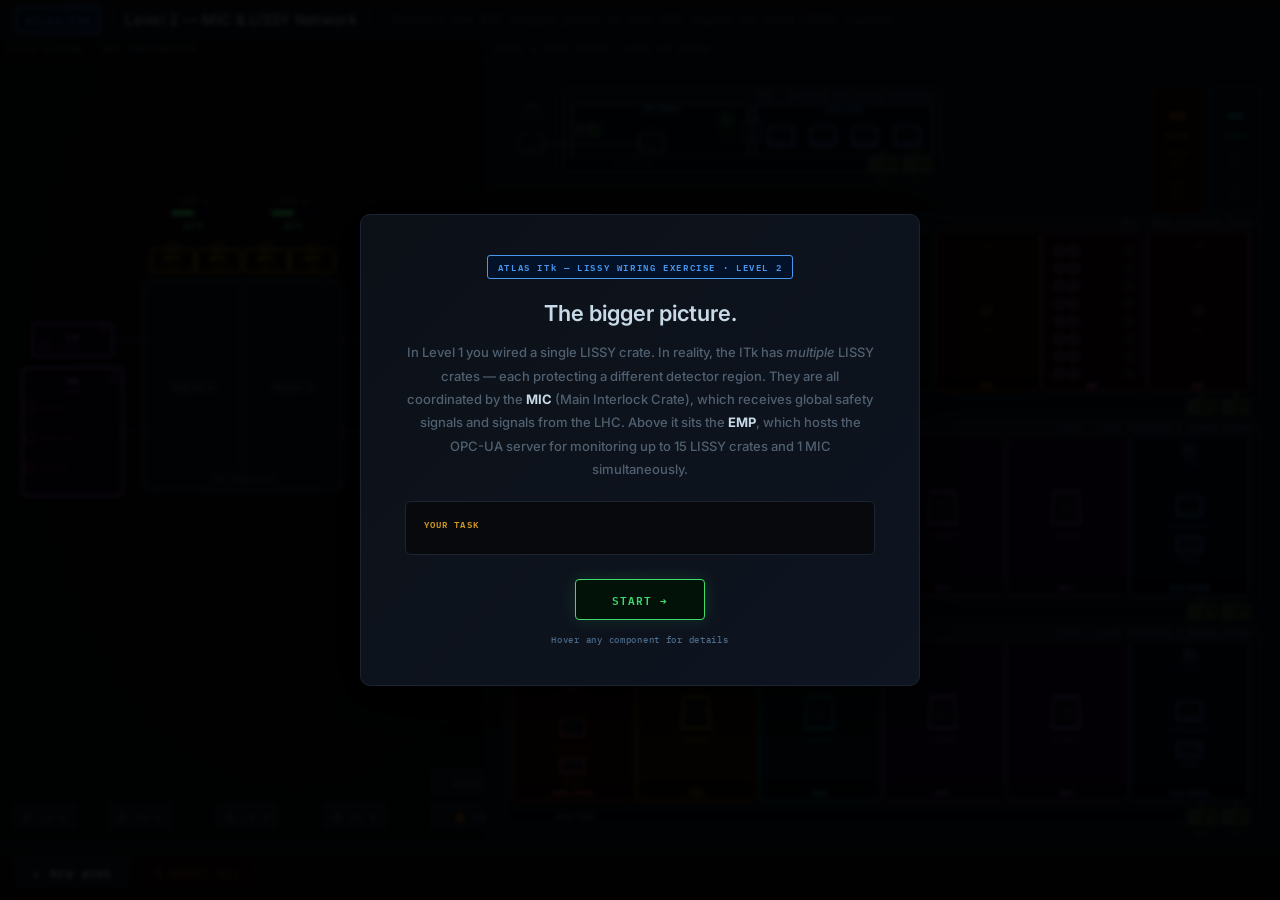
==== commit 89952dfd: "Update index.html update" ====
--- a/projects/interlock-level2/index.html
+++ b/projects/interlock-level2/index.html
@@ -2253,11 +2253,20 @@
   for(const {supply:oSup, region:oReg} of existing){
     if(!oReg) continue;
     if(oReg!==newRegion){
-      return 'Cannot mix regions on the same LISSY: '+
-        supplyPort.replace('-conn','').replace('-ilk','')+' (Region '+newRegion+') and '+
-        oSup.replace('-conn','').replace('-ilk','')+' (Region '+oReg+') both going to '+
-        (newLISSY==='lissy1'?'LISSY 1':'LISSY 2')+
-        '. Only LV and HV of the SAME region may connect to the same LISSY.';
+      const newLabel = supplyPort.includes('lv-a')?'LV-A':supplyPort.includes('hv-a')?'HV-A':supplyPort.includes('lv-b')?'LV-B':'HV-B';
+      const othLabel = oSup.includes('lv-a')?'LV-A':oSup.includes('hv-a')?'HV-A':oSup.includes('lv-b')?'LV-B':'HV-B';
+      return newLabel+' (Region '+newRegion+') and '+othLabel+' (Region '+oReg+') cannot both connect to '+(newLISSY==='lissy1'?'LISSY 1':'LISSY 2')+'. Only LV and HV of the SAME region may go to the same LISSY.';
+    }
+  }
+  // Extra safety: check directly by region on this LISSY
+  const regionCounts = {};
+  existing.forEach(({region:r})=>{ if(r) regionCounts[r]=(regionCounts[r]||0)+1; });
+  if(regionCounts[newRegion]>=2){
+    return 'Region '+newRegion+' already has both LV and HV connected to '+(newLISSY==='lissy1'?'LISSY 1':'LISSY 2')+'.';
+  }
+  for(const r of Object.keys(regionCounts)){
+    if(r!==newRegion){
+      return 'Region '+newRegion+' cannot share '+(newLISSY==='lissy1'?'LISSY 1':'LISSY 2')+' with Region '+r+'. Each region must have its own LISSY.';
     }
   }
   return null;
@@ -2632,2669 +2641,3 @@
 </script>
 </body>
 </html>
-<!DOCTYPE html>
-<html lang="en">
-<head>
-<meta charset="UTF-8">
-<meta name="viewport" content="width=device-width, initial-scale=1.0">
-<title>ITk Interlock — Level 2: MIC & LISSY Network</title>
-<style>
-@import url('https://fonts.googleapis.com/css2?family=IBM+Plex+Mono:wght@400;500;600&family=Inter:wght@300;400;500;600&display=swap');
-
-:root {
-  --bg:        #07090d;
-  --panel:     #0c1118;
-  --panel2:    #111820;
-  --border:    #1a2433;
-  --border2:   #243040;
-  --text:      #bccad8;
-  --dim:       #445566;
-  --green:     #3ddc6e;
-  --red:       #f06060;
-  --amber:     #f0b030;
-  --blue:      #4898f0;
-  --purple:    #b070f0;
-  --cyan:      #20c8e0;
-  --orange:    #f08030;
-  --pink:      #f472b6;
-  --green-d:   #031208;
-  --red-d:     #1e0404;
-
-  /* Responsive base sizes */
-  --topbar-h:   clamp(40px, 4vh, 56px);
-  --tray-h:     clamp(56px, 6vh, 76px);
-}
-
-*, *::before, *::after { box-sizing: border-box; margin: 0; padding: 0; }
-
-/* Fluid base: scales generously with screen size */
-html { font-size: clamp(14px, min(1.4vw, 2vh), 22px); }
-
-body {
-  background: var(--bg);
-  color: var(--text);
-  font-family: 'Inter', sans-serif;
-  font-size: 0.8rem;
-  font-weight: 500;
-  height: 100vh;
-  height: 100dvh;
-  overflow: hidden;
-  display: flex;
-  flex-direction: column;
-}
-
-/* ── Top bar ── */
-#topbar {
-  height: var(--topbar-h);
-  flex-shrink: 0;
-  background: linear-gradient(to bottom, #111820, #0c1118);
-  border-bottom: 1px solid var(--border);
-  display: flex;
-  align-items: center;
-  padding: 0 clamp(8px, 2vw, 16px);
-  gap: clamp(6px, 1vw, 12px);
-  z-index: 20;
-  box-shadow: 0 1px 12px rgba(0,0,0,.4);
-  overflow: hidden;
-}
-.badge {
-  font-family: 'IBM Plex Mono', monospace;
-  font-size: 0.55rem;
-  font-weight: 600;
-  letter-spacing: .14em;
-  border: 1px solid var(--blue);
-  color: var(--blue);
-  background: linear-gradient(135deg,#031228,#062050);
-  border-radius: 3px;
-  padding: 3px 8px;
-  white-space: nowrap;
-}
-#topbar h1 {
-  font-size: 0.82rem;
-  font-weight: 400;
-  color: #c8dae8;
-  letter-spacing: .02em;
-  white-space: nowrap;
-  overflow: hidden;
-  text-overflow: ellipsis;
-}
-.tb-sep { width: 1px; height: 20px; background: var(--border2); flex-shrink: 0; }
-#status-strip {
-  font-family: 'IBM Plex Mono', monospace;
-  font-size: 0.62rem;
-  color: var(--dim);
-  flex: 1;
-  padding: 0 10px;
-  letter-spacing: .04em;
-  white-space: nowrap;
-  overflow: hidden;
-  text-overflow: ellipsis;
-}
-#status-strip.warn { color: var(--amber); }
-#status-strip.ok   { color: var(--green); }
-#status-strip.err  { color: var(--red);   }
-
-/* ── Main split ── */
-#main {
-  display: grid;
-  grid-template-columns: 38% 62%;
-  grid-template-rows: 1fr var(--tray-h);
-  flex: 1;
-  min-height: 0;
-  overflow: hidden;
-}
-
-/* ── Detector panel ── */
-#det-panel {
-  position: relative;
-  background: radial-gradient(ellipse at 60% 40%, #0e0a14 0%, #07090d 70%);
-  border-right: 1px solid var(--border);
-  border-bottom: 1px solid var(--border);
-  overflow: hidden;
-  min-height: 0;
-  height: 100%;
-}
-#det-panel::after {
-  content: '';
-  position: absolute;
-  inset: 0;
-  pointer-events: none;
-  z-index: 1;
-  background: repeating-linear-gradient(to bottom, transparent 0px, transparent 2px, rgba(0,0,0,.06) 2px, rgba(0,0,0,.06) 4px);
-}
-#det-label {
-  position: absolute;
-  top: 0; left: 0; right: 0;
-  font-family: 'IBM Plex Mono', monospace;
-  font-size: 0.48rem;
-  letter-spacing: .16em;
-  color: var(--dim);
-  text-transform: uppercase;
-  padding: 0.4em 0.7em;
-  border-bottom: 1px solid var(--border);
-  background: linear-gradient(to bottom, #0e1018, transparent);
-  pointer-events: none;
-  z-index: 2;
-}
-#det-heat-overlay {
-  position: absolute;
-  inset: 0;
-  pointer-events: none;
-  opacity: 0;
-  transition: background .5s;
-  z-index: 2;
-}
-
-/* ── Rack panel ── */
-#rack-panel {
-  position: relative;
-  background: var(--panel);
-  border-bottom: 1px solid var(--border);
-  overflow: hidden;
-  min-height: 0;
-  height: 100%;
-}
-#rack-label {
-  position: absolute;
-  top: 0; left: 0; right: 0;
-  font-family: 'IBM Plex Mono', monospace;
-  font-size: 0.48rem;
-  letter-spacing: .16em;
-  color: var(--dim);
-  text-transform: uppercase;
-  padding: 0.4em 0.7em;
-  border-bottom: 1px solid var(--border);
-  background: linear-gradient(to bottom, #111820, transparent);
-  pointer-events: none;
-  z-index: 2;
-}
-
-/* ── Wire tray ── */
-#wire-tray {
-  grid-column: 1 / 3;
-  background: linear-gradient(to top, #080b10, #0c1118);
-  border-top: 1px solid var(--border);
-  padding: 0 clamp(8px, 1.5vw, 16px);
-  display: flex;
-  align-items: center;
-  gap: clamp(6px, 1vw, 14px);
-  overflow: hidden;
-  height: var(--tray-h);
-  flex-shrink: 0;
-  flex-wrap: nowrap;
-}
-
-/* ── Tray buttons ── */
-#new-wire-btn, #reset-btn {
-  font-family: 'IBM Plex Mono', monospace;
-  font-size: 0.62rem;
-  font-weight: 600;
-  padding: 0.35em 1.2em;
-  border-radius: 3px;
-  cursor: pointer;
-  letter-spacing: .08em;
-  transition: all .15s;
-  flex-shrink: 0;
-  text-transform: uppercase;
-  white-space: nowrap;
-}
-#new-wire-btn {
-  border: 1px solid var(--border2);
-  background: var(--panel2);
-  color: var(--text);
-}
-#new-wire-btn:hover { background: var(--border); border-color: var(--blue); color: var(--blue); }
-#new-wire-btn.active { background: #061828; border-color: var(--blue); color: var(--blue); box-shadow: 0 0 10px rgba(72,152,240,.2); }
-#reset-btn { border: 1px solid #3a1010; background: #160505; color: #804040; }
-#reset-btn:hover { border-color: var(--red); color: var(--red); background: var(--red-d); }
-
-/* ── Detector supply/power buttons ── */
-#power-on-lv-a, #power-on-hv-a, #power-on-lv-b, #power-on-hv-b {
-  position: absolute;
-  bottom: clamp(8px, 1.5vh, 14px);
-  font-family: 'IBM Plex Mono', monospace;
-  font-size: 0.55rem;
-  font-weight: 600;
-  padding: 0.4em 0.9em;
-  border-radius: 3px;
-  border: 1px solid var(--border2);
-  background: var(--panel2);
-  color: var(--dim);
-  cursor: pointer;
-  letter-spacing: .08em;
-  transition: all .2s;
-  z-index: 3;
-  text-transform: uppercase;
-  white-space: nowrap;
-}
-#power-on-lv-a { left: 0.7rem; }
-#power-on-hv-a { left: 6rem; }
-#power-on-lv-b { left: 12rem; }
-#power-on-hv-b { left: 18rem; }
-#power-on-lv-a.ready, #power-on-hv-a.ready,
-#power-on-lv-b.ready, #power-on-hv-b.ready {
-  border-color: var(--green);
-  color: var(--green);
-  background: var(--green-d);
-}
-
-/* ── LHC Handshake button ── */
-/* Stacked LHC controls — right side of detector panel */
-#lhc-stack {
-  position: absolute;
-  bottom: clamp(8px,1.5vh,14px);
-  left: 24rem;
-  display: flex;
-  flex-direction: column;
-  gap: 5px;
-  z-index: 3;
-}
-#lhc-btn {
-  font-family: 'IBM Plex Mono', monospace;
-  font-size: 0.55rem;
-  font-weight: 600;
-  padding: 0.4em 0.9em;
-  border-radius: 3px;
-  border: 1px solid var(--border2);
-  background: var(--panel2);
-  color: var(--dim);
-  cursor: pointer;
-  letter-spacing: .08em;
-  transition: all .4s;
-  text-transform: uppercase;
-  white-space: nowrap;
-  user-select: none;
-}
-#lhc-btn.permit-off { border-color: var(--red);   color: var(--red);   }
-#lhc-btn.permit-on  { border-color: var(--green);  color: var(--green); box-shadow: 0 0 16px rgba(61,220,110,.4); animation: glow-pulse .8s infinite; }
-#beam-stable-btn {
-  font-family: 'IBM Plex Mono', monospace;
-  font-size: 0.55rem;
-  font-weight: 600;
-  padding: 0.4em 0.9em;
-  border-radius: 3px;
-  border: 1px solid var(--border2);
-  background: var(--panel2);
-  color: var(--dim);
-  cursor: pointer;
-  letter-spacing: .08em;
-  transition: all .2s;
-  text-transform: uppercase;
-  white-space: nowrap;
-}
-#beam-stable-btn:hover { border-color: var(--amber); color: var(--amber); }
-#beam-stable-btn.active { border-color: var(--green); color: var(--green); box-shadow: 0 0 12px rgba(61,220,110,.3); }
-
-/* ── Global SVG overlay ── */
-#global-svg {
-  position: fixed;
-  inset: 0;
-  width: 100%;
-  height: 100%;
-  pointer-events: none;
-  z-index: 6;
-  overflow: visible;
-}
-
-/* ── Tooltip ── */
-#tooltip {
-  position: fixed;
-  background: linear-gradient(135deg, #111e2e, #0c1420);
-  border: 1px solid var(--border2);
-  border-radius: 6px;
-  padding: 0.6em 0.9em;
-  max-width: clamp(180px, 20vw, 280px);
-  pointer-events: none;
-  z-index: 60;
-  display: none;
-  box-shadow: 0 4px 24px rgba(0,0,0,.6);
-}
-svg text { font-weight: 600; }
-#tt-title { font-weight: 600; font-size: 0.72rem; color: #d8eaf8; margin-bottom: 4px; }
-#tt-body  { font-size: 0.64rem; color: #506070; line-height: 1.6; }
-
-/* ── Overlays ── */
-.overlay {
-  display: none;
-  position: fixed;
-  inset: 0;
-  background: rgba(0,0,0,.88);
-  z-index: 100;
-  align-items: center;
-  justify-content: center;
-  backdrop-filter: blur(2px);
-  padding: 16px;
-}
-.overlay.active { display: flex; }
-.ov-card {
-  border-radius: 8px;
-  padding: clamp(20px, 3vh, 32px) clamp(20px, 3vw, 36px);
-  max-width: min(440px, 95vw);
-  width: 100%;
-  text-align: center;
-  box-shadow: 0 8px 48px rgba(0,0,0,.7);
-}
-.ov-card h2 { font-size: 1rem; font-weight: 600; margin: 10px 0 9px; }
-.ov-card p  { font-size: 0.72rem; line-height: 1.75; margin-bottom: 20px; color: #708090; }
-.ov-card .big { font-size: 2.6rem; display: block; margin-bottom: 4px; }
-.fire-card { background: linear-gradient(135deg, #1a0505, #120303); border: 1px solid #6a1818; }
-.fire-card h2 { color: var(--red); }
-.ok-card   { background: linear-gradient(135deg, #030f08, #041208); border: 1px solid #1a5a30; }
-.ok-card h2 { color: var(--green); }
-.ov-btn {
-  display: inline-block;
-  padding: clamp(6px, 0.8vh, 8px) clamp(18px, 2vw, 26px);
-  border-radius: 3px;
-  border: 1px solid;
-  background: transparent;
-  font-family: 'IBM Plex Mono', monospace;
-  font-size: 0.6rem;
-  font-weight: 600;
-  cursor: pointer;
-  letter-spacing: .08em;
-  transition: all .15s;
-  text-transform: uppercase;
-}
-.fire-btn { border-color: #6a1818; color: var(--red); }
-.ok-btn   { border-color: #1a5a30; color: var(--green); }
-.ok-btn:hover { background: var(--green-d); }
-
-/* ── Intro overlay specifics ── */
-#intro-ov > div {
-  max-width: min(560px, 92vw);
-  width: 100%;
-  font-size: 0.78rem;
-}
-
-/* ── Status strip 2 ── */
-#status-strip2 {
-  font-family: 'IBM Plex Mono', monospace;
-  font-size: 0.62rem;
-  color: #445566;
-  padding: 0 12px;
-  white-space: nowrap;
-  overflow: hidden;
-  text-overflow: ellipsis;
-  flex: 1;
-  border-left: 1px solid var(--border2);
-  letter-spacing: .03em;
-  transition: color .3s;
-}
-
-/* ── Animations ── */
-@keyframes signal-flow { to { stroke-dashoffset: -20; } }
-.sig-trace {
-  stroke-dasharray: 5 3;
-  animation: signal-flow 1s linear infinite;
-  opacity: 0;
-  transition: opacity 1.2s;
-}
-.sig-trace.active { opacity: 1; }
-@keyframes glow-pulse { 0%,100%{opacity:1} 50%{opacity:.5} }
-
-/* ── Ice overlay ── */
-#ice-overlay { display: none; position: fixed; inset: 0; z-index: 99; pointer-events: none; }
-#ice-overlay.active { display: block; }
-#ice-overlay canvas { position: absolute; inset: 0; width: 100%; height: 100%; }
-
-/* ── Scrollable overlays ── */
-#mon-ov, #autotest-ov {
-  align-items: flex-start;
-  overflow-y: auto;
-  padding: clamp(12px, 2vw, 20px);
-}
-</style>
-</head>
-<body>
-
-<!-- Intro overlay -->
-<div class="overlay active" id="intro-ov">
-  <div style="background:linear-gradient(135deg,#0c1118,#0e1420);border:1px solid #1a2433;border-radius:10px;padding:40px 44px;max-width:560px;text-align:center;box-shadow:0 8px 48px rgba(0,0,0,.8);">
-    <div style="font-family:'IBM Plex Mono',monospace;font-size:9px;font-weight:600;letter-spacing:.18em;color:#4898f0;background:#031228;border:1px solid #4898f0;border-radius:3px;display:inline-block;padding:3px 10px;margin-bottom:20px;">ATLAS ITk — LISSY WIRING EXERCISE · LEVEL 2</div>
-    <div style="font-size:22px;font-weight:600;color:#c8dae8;margin-bottom:14px;line-height:1.3;">The bigger picture.</div>
-    <p style="font-size:13px;color:#506070;line-height:1.8;margin-bottom:20px;">
-      In Level 1 you wired a single LISSY crate. In reality, the ITk has <em>multiple</em> LISSY crates — each protecting a different detector region. They are all coordinated by the <strong style="color:#c8dae8">MIC</strong> (Main Interlock Crate), which receives global safety signals and signals from the LHC. Above it sits the <strong style="color:#c8dae8">EMP</strong>, which hosts the OPC-UA server for monitoring up to 15 LISSY crates and 1 MIC simultaneously.
-    </p>
-    <div style="background:#07090d;border:1px solid #1a2433;border-radius:6px;padding:14px 18px;margin-bottom:24px;text-align:left;">
-      <div style="font-family:'IBM Plex Mono',monospace;font-size:9px;font-weight:600;letter-spacing:.12em;color:#d29922;margin-bottom:8px;">YOUR TASK</div>
-
-    </div>
-    <button onclick="document.getElementById('intro-ov').classList.remove('active')"
-      style="font-family:'IBM Plex Mono',monospace;font-size:11px;font-weight:600;padding:10px 36px;border-radius:4px;border:1px solid var(--green, #3ddc6e);background:#031208;color:#3ddc6e;cursor:pointer;letter-spacing:.1em;transition:all .2s;text-transform:uppercase;box-shadow:0 0 16px rgba(61,220,110,.15);"
-      onmouseover="this.style.background='#052a10'" onmouseout="this.style.background='#031208'">
-      Start →
-    </button>
-    <div style="margin-top:14px;font-family:'IBM Plex Mono',monospace;font-size:9px;color:#4a6a8a;letter-spacing:.08em;">Hover any component for details</div>
-  </div>
-</div>
-
-<!-- Fire overlay -->
-<div class="overlay" id="fire-ov">
-  <div class="ov-card fire-card">
-    <span class="big fire-anim">🔥</span>
-    <h2 id="fire-title">Wrong connection</h2>
-    <p id="fire-body"></p>
-    <button class="ov-btn fire-btn" onclick="dismissError()">OK, got it</button>
-  </div>
-</div>
-
-<!-- Success overlay -->
-<div class="overlay" id="ok-ov">
-  <div class="ov-card ok-card">
-    <span class="big">✓</span>
-    <h2>Both LISSYs connected!</h2>
-    <p id="ok-body">MIC output ports linked to both LISSY GSS inputs. The full interlock chain — EMP → MIC → LISSY 1 & 2 — is complete. Global safety signals will now reach both detector regions.</p>
-    <button class="ov-btn ok-btn" onclick="document.getElementById('ok-ov').classList.remove('active')">Continue</button>
-  </div>
-</div>
-
-<!-- Ice overlay -->
-<div id="ice-overlay"><canvas id="ice-canvas"></canvas></div>
-
-<!-- EMP Monitoring Plots Overlay -->
-<div class="overlay" id="emp-mon-ov" style="align-items:flex-start;padding:20px;overflow-y:auto;">
-  <div style="background:#0c1118;border:1px solid #1a2433;border-radius:8px;padding:20px;width:100%;max-width:900px;margin:auto;">
-    <div style="display:flex;justify-content:space-between;align-items:center;margin-bottom:16px;">
-      <span style="font-family:'IBM Plex Mono',monospace;font-size:12px;font-weight:600;color:#8aad7a;letter-spacing:.1em;">MONITORING PLOTS — EMP OPC-UA</span>
-      <button onclick="document.getElementById('emp-mon-ov').classList.remove('active')" style="font-family:'IBM Plex Mono',monospace;font-size:10px;padding:4px 12px;border:1px solid #1a2433;background:#111820;color:#6a7a8a;border-radius:3px;cursor:pointer;">CLOSE</button>
-    </div>
-    <div id="emp-mon-grid" style="display:grid;grid-template-columns:1fr 1fr 1fr;gap:12px;"></div>
-  </div>
-</div>
-
-<!-- Tooltip -->
-<div id="tooltip"><div id="tt-title"></div><div id="tt-body"></div></div>
-
-<!-- Global wire SVG -->
-<svg id="global-svg" xmlns="http://www.w3.org/2000/svg">
-  <defs>
-    <filter id="glow-green"><feGaussianBlur stdDeviation="2.5" result="blur"/><feMerge><feMergeNode in="blur"/><feMergeNode in="SourceGraphic"/></feMerge></filter>
-    <filter id="glow-blue"><feGaussianBlur stdDeviation="2" result="blur"/><feMerge><feMergeNode in="blur"/><feMergeNode in="SourceGraphic"/></feMerge></filter>
-    <filter id="glow-cyan"><feGaussianBlur stdDeviation="2" result="blur"/><feMerge><feMergeNode in="blur"/><feMergeNode in="SourceGraphic"/></feMerge></filter>
-    <marker id="arr-cyan" markerWidth="8" markerHeight="6" refX="7" refY="3" orient="auto">
-      <path d="M0 0.5L7 3L0 5.5" fill="none" stroke="#20c8e0" stroke-width="1.2" stroke-linecap="round"/>
-    </marker>
-  </defs>
-  <g id="placed-wires"></g>
-  <path id="ghost-path" fill="none" stroke="#a0b8cc" stroke-width="1.5" stroke-dasharray="4 3" opacity="0" pointer-events="none"/>
-</svg>
-
-<!-- Layout -->
-<div id="topbar">
-  <div class="badge">ATLAS ITk</div>
-  <div class="tb-sep"></div>
-  <h1>Level 2 — MIC &amp; LISSY Network</h1>
-  <div class="tb-sep"></div>
-  <span id="status-strip">Connect the MIC output ports to the GSS inputs of both LISSY crates.</span>
-</div>
-
-<div id="main">
-  <div id="det-panel">
-    <div id="det-label">ATLAS Cavern · 80m underground</div>
-    <div id="det-heat-overlay"></div>
-    <button id="power-on-lv-a" onclick="powerOnSupply('lv','a')">⏻  LV A</button>
-    <button id="power-on-hv-a" onclick="powerOnSupply('hv','a')">⏻  HV A</button>
-    <button id="power-on-lv-b" onclick="powerOnSupply('lv','b')">⏻  LV B</button>
-    <button id="power-on-hv-b" onclick="powerOnSupply('hv','b')">⏻  HV B</button>
-    <div id="lhc-stack">
-      <div id="lhc-btn" onclick="explainBeamPermit()" onmouseenter="showLHCTip(event)" onmouseleave="hideTip()">⚡ BEAM INJECTION PERMIT</div>
-      <button id="beam-stable-btn" onclick="triggerBeamStable()">🔆 TEST BEAM STABLE</button>
-    </div>
-    <svg id="det-svg" width="100%" height="100%" style="position:absolute;inset:0;display:block;" xmlns="http://www.w3.org/2000/svg">
-      <g id="det-nodes"></g>
-      <g id="det-ports"></g>
-    </svg>
-  </div>
-
-  <div id="rack-panel">
-    <div id="rack-label">Level 2 rack rooms · US15 or USA15</div>
-    <svg id="rack-svg" width="100%" height="100%" style="position:absolute;inset:0;display:block;" xmlns="http://www.w3.org/2000/svg">
-      <defs>
-        <filter id="glow-green-r"><feGaussianBlur stdDeviation="2.5" result="blur"/><feMerge><feMergeNode in="blur"/><feMergeNode in="SourceGraphic"/></feMerge></filter>
-        <filter id="glow-blue-r"><feGaussianBlur stdDeviation="2" result="blur"/><feMerge><feMergeNode in="blur"/><feMergeNode in="SourceGraphic"/></feMerge></filter>
-      </defs>
-      <g id="rack-bg"></g>
-      <g id="rack-ports"></g>
-    </svg>
-  </div>
-
-  <div id="wire-tray">
-    <button id="new-wire-btn" onclick="startNewWire()">＋ New wire</button>
-    <button id="reset-btn" onclick="resetGame()">↺ Reset all</button>
-    <span id="status-strip2" style="font-family:'IBM Plex Mono',monospace;font-size:10px;color:#445566;padding:0 10px;"></span>
-  </div>
-</div>
-
-<script>
-// ══════════════════════════════════════════════════
-// TOOLTIPS
-// ══════════════════════════════════════════════════
-const TIPS = {
-  detector:  {t:'ITk Strip Detector',
-    b:'~60 million readout channels. The MIC coordinates interlock protection across all detector regions by distributing DSS and BIS signals to each LISSY via Transfer Modules.'},
-  emp:       {t:'EMP — Embedded Monitoring Processor',
-    b:'Interface between MON-FPGA and DCS computers. Hosts the OPC-UA server publishing the full interlock state (up to 15 LISSY + 1 MIC) at ~10 Hz. Connected to MON-FPGA via dedicated serial link; the RJ45 board provides Ethernet to DCS via FMC link.'},
-  emp_board_main: {t:'EMP Board — OPC-UA Server',
-    b:'The main processing board hosting the OPC-UA server. Publishes monitoring data from all connected LISSY crates and the MIC to the DCS (WinCC) at ~10 Hz. Connects to the 16RJ45 board via FMC link for network output.'},
-  emp_board_rj45: {t:'16RJ45 Board — Ethernet Hub',
-    b:'Provides 16 Ethernet ports for connections to MIC and LISSY crates (4 shown here for clarity). Each port carries monitoring data from one crate MON-FPGA to the EMP OPC-UA server. Connected to the EMP board via FMC (FPGA Mezzanine Card) link.'},
-  emp_board: {t:'EMP Board',
-    b:'Main processing board of the EMP. Connects to the RJ45 board via an FMC link.'},
-  mic:       {t:'MIC — Main Interlock Crate',
-    b:'19" 3U modular crate. Receives DSS signals (up to 6 channels, current-loop) and one BIS signal (RS485). Distributes them to all LISSY crates via Transfer Modules. Redundant PSU on UPS. Uses same MON-FPGA as LISSY — pin-compatible, same firmware.'},
-  mic_out:   {t:'TM Output → LISSY GSS (subD15)',
-    b:'Each TM sends 6 DSS + 1 BIS + 3 spare signals to each LISSY. Standard interlock: 3.3V=OK, 0V=INTERLOCK. E_EXIT/Cont_A/Cont_B are open-collector — TM provides 10kΩ pull-up resistors.'},
-  lissy1:    {t:'LISSY Crate 1',
-    b:'Protects one ITk region. Its GSS module receives global signals from the MIC Transfer Module via subD15. Without this connection, the LISSY is blind to DSS emergency stops, continental interlocks, and BIS beam signals.'},
-  lissy2:    {t:'LISSY Crate 2',
-    b:'Second region. Identical architecture. The MIC TM sends both LISSYs the same global signal set — both must be connected for full coverage.'},
-  dss_system:{t:'DSS System — Detector Safety System',
-    b:'The ATLAS-wide safety system that monitors detector conditions: cooling, power, access. Sends up to 6 signals (current loop: closed=OK, open=INTERLOCK) to the MIC DSS module. Three of these — E_EXIT (emergency exit), Cont_A (continental A), Cont_B (continental B) — are routed directly to every LISSY GSS via open-collector lines and cannot be masked by any firmware. The DSS also receives one return signal from the MIC (logical OR of LISSY states).'},
-  bis_system:{t:'BIS — Beam Interface System',
-    b:'The LHC-side interlock system. Sends one RS485 differential signal to the MIC BIS module to communicate beam conditions. The HVP Master in the MIC responds with the ITk HV status — this is the LHC handshake: the LHC only permits beam if the ITk HV is in a safe state. Without this handshake, beam injection is blocked.'},
-  gss_port:  {t:'GSS Input Port (subD15)',
-    b:'Receives MIC TM cable. Pins 6/16/26 carry E_EXIT, Cont_A, Cont_B — hardwired open-collector signals that bypass all firmware and cannot be masked.'},
-  mic_mon:   {t:'MON-FPGA (MIC Slot 1)',
-    b:'Same module as in LISSY — pin-compatible, same firmware concept. Monitors all IO via I²C (0x25–0x27). Connected to EMP for DCS reporting. All inputs and outputs in MIC are monitored here.'},
-  mic_tm1:   {t:'TM — Transfer Module 1',
-    b:'Connects to two LISSY crates via two subD15 connectors. Sends 6 DSS + 1 BIS + 3 spare signals to each. Receives up to 3 signals back per LISSY (6 total). Open-collector lines need 10kΩ pull-ups.'},
-  mic_tm2:   {t:'TM — Transfer Module 2',
-    b:'Second TM — identical to TM1. Each TM covers two LISSYs; two TMs cover four. Up to 8 TMs per MIC crate.'},
-  mic_dss:   {t:'DSS — Detector Safety System Module',
-    b:'Receives up to 6 signals from the ATLAS DSS via current loops (closed=OK, open=INTERLOCK). E_EXIT, Cont_A, Cont_B distributed to all TMs via backplane as open-collector. Can also send one signal back to DSS (OR of TM return signals). Can be installed inside LISSY for small setups without a MIC.'},
-  mic_bis:   {t:'BIS — Beam Interface System Module',
-    b:'Receives one RS485 differential signal from the LHC Beam Interface System. Translates to standard interlock, distributed to all TMs via backplane. Monitored by MON-FPGA. Critical for the LHC/ITk HV handshake.'},
-  mic_hvp:   {t:'HVP — HV Present Module',
-    b:'Reads signals from up to 8 HV crates: "HV crate power" (3.3V=ON) and "HV ON" (3.3V=all channels OFF, 0V=at least one ON). Logically combines to 8 summary signals → HVP Master. All 16 inputs opto-coupled and monitored.'},
-  mic_hvm:   {t:'HVM / HVP Master',
-    b:'Collects up to 8 signals from up to 5 HVP modules. Logically combines to one summary, converts to RS485, sends to BIS. This IS the LHC handshake: it tells the collider whether ITk HV is in a safe state for beam.'},
-};
-function showTip(key,evt){
-  const t=TIPS[key]; if(!t) return;
-  const el=document.getElementById('tooltip');
-  document.getElementById('tt-title').textContent=t.t;
-  document.getElementById('tt-body').textContent=t.b;
-  el.style.display='block'; moveTip(evt);
-}
-function moveTip(evt){
-  const el=document.getElementById('tooltip');
-  let x=evt.clientX+14, y=evt.clientY+10;
-  if(x+250>window.innerWidth) x=evt.clientX-256;
-  if(y+140>window.innerHeight) y=evt.clientY-140;
-  el.style.left=x+'px'; el.style.top=y+'px';
-}
-function hideTip(){document.getElementById('tooltip').style.display='none';}
-document.addEventListener('mousemove',e=>{
-  if(document.getElementById('tooltip').style.display==='block') moveTip(e);
-});
-
-// ══════════════════════════════════════════════════
-// STATE
-// ══════════════════════════════════════════════════
-const NS = 'http://www.w3.org/2000/svg';
-const WIRE_COLOR = '#a0b8cc';
-let placedConnections = new Set();
-let usedPorts = new Set();
-let pendingFrom = null;
-
-// Required: MIC out 1 → LISSY1 GSS, MIC out 2 → LISSY2 GSS
-const VALID_CONNECTIONS = [
-  ['mic-tm1-a',    'lissy1-gss-out'],
-  ['mic-tm2-a',    'lissy2-gss-out'],
-  ['p-dss-in',     'mic-dss-male'],
-  ['p-global-dss', 'mic-dss-female'],
-];
-
-function connKey(a,b){ return [a,b].sort().join('|'); }
-
-// ══════════════════════════════════════════════════
-// SCALE FACTOR — SVG text scales with panel size
-// ══════════════════════════════════════════════════
-let SVG_SCALE = 1.0; // updated in renderRack/renderDetector
-
-function computeScale(){
-  const rack = document.getElementById('rack-svg');
-  const W = rack ? rack.clientWidth  : 900;
-  const H = rack ? rack.clientHeight : 600;
-  // Reference: 900×600 = scale 1.0. Scale proportionally.
-  SVG_SCALE = Math.max(0.7, Math.min(2.0, Math.sqrt((W * H) / (900 * 600))));
-}
-
-// ══════════════════════════════════════════════════
-// SVG HELPERS
-// ══════════════════════════════════════════════════
-function svgEl(tag,attrs,parent){
-  const e=document.createElementNS(NS,tag);
-  for(const[k,v] of Object.entries(attrs)) e.setAttribute(k,v);
-  if(parent) parent.appendChild(e);
-  return e;
-}
-function rect(p,x,y,w,h,rx,fill,stroke,sw=1){
-  return svgEl('rect',{x,y,width:w,height:h,rx,fill,stroke,'stroke-width':sw},p);
-}
-function text(p,x,y,s,fill,size,weight=600,anchor='middle'){
-  const scaledSize = Math.round(size * SVG_SCALE * 10) / 10;
-  const t=svgEl('text',{x,y,fill,'font-size':scaledSize,'font-weight':weight,
-    'font-family':"'IBM Plex Mono',monospace",'text-anchor':anchor,
-    'dominant-baseline':'central','pointer-events':'none'},p);
-  t.textContent=s; return t;
-}
-function line(p,x1,y1,x2,y2,stroke,sw=1){
-  return svgEl('line',{x1,y1,x2,y2,stroke,'stroke-width':sw,'stroke-linecap':'round'},p);
-}
-function mkG(p,tipKey){
-  const g=svgEl('g',{},p);
-  if(tipKey){
-    g.addEventListener('mouseenter',e=>showTip(tipKey,e));
-    g.addEventListener('mouseleave',hideTip);
-  }
-  return g;
-}
-
-// ══════════════════════════════════════════════════
-// PORT SYSTEM
-// ══════════════════════════════════════════════════
-const portCoords = {};
-
-function addPortAt(parent,id,x,y,color){
-  portCoords[id]={x,y};
-  const g=svgEl('g',{id:'pg-'+id,cursor:'pointer','pointer-events':'all'},parent);
-  const hit=svgEl('rect',{x:x-8,y:y-8,width:16,height:16,fill:'transparent',id:'pc-'+id},g);
-  g.addEventListener('click',e=>{e.stopPropagation();handlePort(id);});
-  g.addEventListener('mouseenter',()=>{ hit.setAttribute('fill',color+'30'); });
-  g.addEventListener('mouseleave',()=>{ if(pendingFrom!==id) hit.setAttribute('fill','transparent'); });
-}
-
-
-
-function getPortXY(id){
-  const el=document.getElementById('pc-'+id);
-  if(el){ const r=el.getBoundingClientRect(); return{x:r.left+r.width/2,y:r.top+r.height/2}; }
-  return portCoords[id]||{x:0,y:0};
-}
-
-// ══════════════════════════════════════════════════
-// RENDER DETECTOR — two regions, each with NTCs, LV, HV
-// ══════════════════════════════════════════════════
-function renderDetector(){
-  computeScale();
-  const svg=document.getElementById('det-svg');
-  const W=svg.clientWidth, H=svg.clientHeight;
-  const dn=document.getElementById('det-nodes');
-  const dp=document.getElementById('det-ports');
-  dn.innerHTML=''; dp.innerHTML='';
-
-  const cx=W/2, dw=Math.min(W*0.52,200), dh=Math.min(H*0.48,210), dy=H*0.30;
-
-  // Silicon strips
-  for(let i=-5;i<=5;i++) line(dn,cx+i*Math.floor(dw/12),dy+8,cx+i*Math.floor(dw/12),dy+dh-8,'#1a3050',0.5);
-
-  const dg=mkG(dn,'detector');
-  rect(dg,cx-dw/2,dy,dw,dh,8,'#0e1828','#8ab0d060',1.5);
-
-  // Divider between regions
-  line(dg,cx,dy+10,cx,dy+dh-10,'#2a4060',1);
-  text(dg,cx-dw/4,dy+dh/2,'Region A','#a0c0d870',8);
-  text(dg,cx+dw/4,dy+dh/2,'Region B','#a0c0d870',8);
-  text(dg,cx,dy+dh-12,'ITk Detector','#a0c0d860',7);
-
-  // Status indicator (no default text)
-  svgEl('text',{x:cx,y:dy+dh+16,'font-family':"'IBM Plex Mono',monospace",'font-size':8,'font-weight':600,fill:'#445566','text-anchor':'middle','dominant-baseline':'central',id:'det-status-txt'},dn).textContent='';
-
-  // ── Region A (left) — NTC A1, NTC A2, LV A, HV A ──
-  const axL=cx-dw/2-50, ayNtc=dy+dh*0.25, ayLV=dy+dh*0.28;
-  const ayHV=ayLV+16+12+64; // LV bottom + gap + HV half-height
-  // NTC A1
-  mkDetSensor(dn,dp,'A1',cx-dw*0.35,dy-20,'#f0b030');
-  // NTC A2
-  mkDetSensor(dn,dp,'A2',cx-dw*0.12,dy-20,'#f0b030');
-  // LV A
-  mkDetSupply(dn,dp,axL-20,ayLV,'lv-a','LV','#b070f0','#0e0318');
-  line(dn,axL-20+40,ayLV,cx-dw/2,ayLV,'#b070f050',1.2);
-  // HV A
-  mkHVSupply(dn,dp,axL-20,ayHV,'hv-a','#b070f0','#0e0318');
-  line(dn,axL-20+50,ayHV,cx-dw/2,ayHV,'#b070f050',1.2);
-
-  // ── Region B (right) — NTC B1, NTC B2, LV B, HV B ──
-  const axR=cx+dw/2+50, ayNtcB=dy+dh*0.25;
-  // NTC B1
-  mkDetSensor(dn,dp,'B1',cx+dw*0.12,dy-20,'#f0b030');
-  // NTC B2
-  mkDetSensor(dn,dp,'B2',cx+dw*0.35,dy-20,'#f0b030');
-  // LV B
-  mkDetSupply(dn,dp,axR+20,ayLV,'lv-b','LV','#b070f0','#0e0318');
-  line(dn,axR+20-40,ayLV,cx+dw/2,ayLV,'#b070f050',1.2);
-  // HV B
-  mkHVSupply(dn,dp,axR+20,ayHV,'hv-b','#b070f0','#0e0318');
-  line(dn,axR+20-50,ayHV,cx+dw/2,ayHV,'#b070f050',1.2);
-
-  // Temp gauges per region
-  mkTempGauge(dn,cx-dw/4,dy-50,'A');
-  mkTempGauge(dn,cx+dw/4,dy-50,'B');
-}
-
-function mkDetSensor(parent,dp,label,x,y,color){
-  const portId = 'ntc-'+label.toLowerCase();
-  const g=mkG(parent,'ntc'+label.toLowerCase());
-  rect(g,x-22,y-12,44,24,3,'#181000',color,1);
-  text(g,x,y-3,'NTC',color,7,600);
-  text(g,x,y+7,label,color+'80',6);
-  // Visible dashed port dot on top, registered and interactive
-  svgEl('circle',{cx:x,cy:y-14,r:5,fill:'transparent',stroke:color,'stroke-width':1.2,'stroke-dasharray':'3 2'},parent);
-  addPortAt(dp,portId,x,y-14,color);
-}
-
-function mkDetSupply(parent,dp,x,y,id,label,color,bg){
-  const g=mkG(parent,id);
-  rect(g,x-40,y-16,80,32,3,bg,color,1.2);
-  text(g,x,y-4,label,color,9,600);
-  // LED top-right corner
-  const region=id.includes('-a')?'a':'b';
-  svgEl('circle',{cx:x+32,cy:y-12,r:4,fill:color+'20',stroke:color+'60','stroke-width':1,id:'led-supply-lv-'+region},g);
-  // Port inside box, left side — matches HV style
-  svgEl('circle',{cx:x-28,cy:y+6,r:5,fill:'transparent',stroke:'#b070f0','stroke-width':1.2,'stroke-dasharray':'3 2'},g);
-  text(g,x-18,y+6,'Interlock','#b070f090',5,600,'start');
-  addPortAt(dp,id+'-conn',x-28,y+6,'#b070f0');
-}
-
-function mkHVSupply(parent,dp,x,y,id,color,bg){
-  const W=100, H=128;
-  const g=mkG(parent,id);
-  rect(g,x-W/2,y-H/2,W,H,5,bg,color,1.5);
-  text(g,x,y-H/2+12,'HV',color,9,600);
-  text(g,x,y-H/2+23,'supply',color+'70',6);
-  // LED top-right
-  const hvRegion=id.includes('-a')?'a':'b';
-  svgEl('circle',{cx:x+W/2-8,cy:y-H/2+10,r:5,fill:color+'20',stroke:color+'60','stroke-width':1,id:'led-supply-hv-'+hvRegion},g);
-  // Three dashed ports on top edge, stacked vertically
-  const portLabels=['Interlock','Crate status','HV status'];
-  const portIds=[id+'-ilk',id+'-crate',id+'-hv'];
-  const portColors=['#b070f0','#b070f0','#b070f0'];
-  const portDotColors=['#b070f0','#f472b6','#f472b6'];
-  for(let i=0;i<3;i++){
-    const py=y-H/2+40+i*30;
-    svgEl('circle',{cx:x-W/2+8,cy:py,r:5,fill:'transparent',stroke:portDotColors[i],'stroke-width':1.2,'stroke-dasharray':'3 2'},g);
-    text(g,x-W/2+18,py,portLabels[i],portDotColors[i]+'90',5,600,'start');
-    addPortAt(dp,portIds[i],x-W/2+8,py,portDotColors[i]);
-  }
-}
-
-function mkTempGauge(parent,cx,y,region){
-  const gy = y - 30; // move higher above NTCs
-  text(parent,cx,gy,'TEMP '+region,'#4a5a6a',7);
-  rect(parent,cx-22,gy+8,44,8,2,'#060e18','#1e3048',0.5);
-  svgEl('rect',{x:cx-21,y:gy+9,width:22,height:6,rx:1,fill:'#3ddc6e'},parent);
-  text(parent,cx,gy+24,'22°C','#3ddc6e',8);
-}
-
-// ══════════════════════════════════════════════════
-// RENDER RACK
-// ══════════════════════════════════════════════════
-let empY, micY, lissy1Y, lissy2Y;
-let RX, RW, RH; // rack panel coords
-
-function setAllFwLedsOn(){
-  // Apply current PSU state to all crate LEDs
-  ['lissy1','lissy2','mic','emp'].forEach(updateCrateFwLeds);
-}
-
-function addSwitches(parent,bkX,bkY,bkW,crate){
-  // Store geometry on parent so click handler can redraw
-  parent.setAttribute('data-bky',bkY);
-  parent.setAttribute('data-bkw',bkW);
-  parent.setAttribute('data-bkx',bkX);
-  drawCrateSwitch(parent,bkX+bkW-72,bkY+1,crate,0);
-  drawCrateSwitch(parent,bkX+bkW-38,bkY+1,crate,1);
-}
-
-function drawBISBox(bg,rp,x,y,w,h){
-  const cx=x+w/2;
-  const bisG=svgEl('g',{},bg);
-  bisG.addEventListener('mouseenter',e=>showTip('bis_system',e));
-  bisG.addEventListener('mouseleave',hideTip);
-  rect(bisG,x,y,w,h,3,'#180a00','#f0803060',1.2);
-  text(bisG,cx,y+h*0.22,'BIS','#f08030',8,600);
-  text(bisG,cx,y+h*0.38,'System','#f0803080',6,600);
-  const p1Y=y+h*0.60, p2Y=y+h*0.85;
-  svgEl('circle',{cx,cy:p1Y,r:5,fill:'transparent',stroke:'#4a5a6a','stroke-width':1.2,'stroke-dasharray':'3 2'},bisG);
-  text(bisG,cx,p1Y-11,'From LHC','#f0803070',5,600);
-  addPortAt(rp,'p-bis-in', cx,p1Y,'#f08030');
-  svgEl('circle',{cx,cy:p2Y,r:5,fill:'transparent',stroke:'#4a5a6a','stroke-width':1.2,'stroke-dasharray':'3 2'},bisG);
-  text(bisG,cx,p2Y-11,'To LHC','#f0803070',5,600);
-  addPortAt(rp,'p-bis-out',cx,p2Y,'#f08030');
-}
-
-function drawEthSwitch(bg,rp,x,y,w,h){
-  const cx=x+w/2;
-  const g=svgEl('g',{},bg);
-  g.addEventListener('mouseenter',e=>{
-    document.getElementById('tt-title').textContent='Ethernet Switch';
-    document.getElementById('tt-body').textContent='Central network switch connecting the EMP to the MIC and all LISSY crates via Ethernet. Each crate MON-FPGA connects here; the switch feeds all traffic to the EMP OPC-UA server.';
-    document.getElementById('tooltip').style.display='block';
-  });
-  g.addEventListener('mouseleave',()=>document.getElementById('tooltip').style.display='none');
-  rect(g,x,y,w,h,3,'#041218','#4a6a8a60',1.2);
-  text(g,cx,y+h*0.22,'ETH','#4a6a8a',8,600);
-  text(g,cx,y+h*0.36,'SWITCH','#4a6a8a80',6,600);
-  // Single Ethernet port
-  const portY=y+h*0.68;
-  mkRJ45(g,cx,portY,'#4a6a8a');
-  svgEl('circle',{cx,cy:portY,r:5,fill:'transparent',stroke:'#4a5a6a','stroke-width':1.2,'stroke-dasharray':'3 2'},g);
-  addPortAt(rp,'eth-sw-port',cx,portY,'#4a6a8a');
-}
-
-function drawEthSwitchWire(){
-  const existing = document.getElementById('eth-switch-wire');
-  if(existing) existing.remove();
-  const p1 = getPortXY('eth-sw-port');
-  const p2 = getPortXY('emp-board-eth');
-  if(!p1 || !p2) return;
-  const layer = document.getElementById('placed-wires');
-  const g = document.createElementNS('http://www.w3.org/2000/svg','g');
-  g.setAttribute('id','eth-switch-wire');
-  const mx = (p1.x + p2.x) / 2;
-  const path = document.createElementNS('http://www.w3.org/2000/svg','path');
-  path.setAttribute('d',`M${p1.x},${p1.y} C${mx},${p1.y} ${mx},${p2.y} ${p2.x},${p2.y}`);
-  path.setAttribute('fill','none');
-  path.setAttribute('stroke','#4a6a8a');
-  path.setAttribute('stroke-width','1.5');
-  path.setAttribute('stroke-linecap','round');
-  path.setAttribute('opacity','0.6');
-  path.setAttribute('data-prewired','true');
-  g.appendChild(path);
-  layer.appendChild(g);
-}
-
-function drawGlobalSignals(bg,rp,x,y,w,h){
-  const cx=x+w/2;
-  const dssG=svgEl('g',{},bg);
-  dssG.addEventListener('mouseenter',e=>showTip('dss_system',e));
-  dssG.addEventListener('mouseleave',hideTip);
-  const dssGb=dssG; // alias so inner code uses dssGb instead of bg
-  rect(dssG,x,y,w,h,3,'#041218','#20c8e060',1.2);
-  text(dssG,cx,y+h*0.22,'DSS','#20c8e0',8,600);
-  text(dssG,cx,y+h*0.38,'System','#20c8e080',6,600);
-  const p1Y=y+h*0.60, p2Y=y+h*0.85;
-  svgEl('circle',{cx,cy:p1Y,r:5,fill:'transparent',stroke:'#4a5a6a','stroke-width':1.2,'stroke-dasharray':'3 2'},dssG);
-  text(dssG,cx,p1Y-11,'From ENV','#20c8e070',5,600);
-  addPortAt(rp,'p-dss-in',cx,p1Y,'#20c8e0');
-  svgEl('circle',{cx,cy:p2Y,r:5,fill:'transparent',stroke:'#4a5a6a','stroke-width':1.2,'stroke-dasharray':'3 2'},dssG);
-  text(dssG,cx,p2Y-11,'To ENV','#20c8e070',5,600);
-  addPortAt(rp,'p-global-dss',cx,p2Y,'#20c8e0');
-}
-
-function renderRack(){
-  computeScale();
-  const svg=document.getElementById('rack-svg');
-  const W=svg.clientWidth, H=svg.clientHeight;
-  const bg=document.getElementById('rack-bg');
-  const rp=document.getElementById('rack-ports');
-  bg.innerHTML=''; rp.innerHTML='';
-
-  const pad=20, topPad=28;
-  RX=pad; RW=W-pad*2;
-  const totalH=H-topPad-pad;
-
-  // EMP slightly larger; MIC and LISSYs pushed to bottom
-  const empH=Math.floor(totalH*0.11);  // slightly taller to fit back panel
-  const lissyH=Math.floor(totalH*0.261);
-  const micH=lissyH;
-  const gap=8;
-  const totalCrateH = micH + lissyH*2 + gap*2;
-
-  empY   = topPad + 20;
-  // LISSYs and MIC pinned to bottom
-  lissy2Y= topPad + totalH - lissyH;
-  lissy1Y= lissy2Y - lissyH - gap;
-  micY   = lissy1Y - micH - gap;
-
-  // EMP is half width, left-aligned with MIC/LISSY
-  // Ethernet switch — left of EMP, width of BIS box (50px)
-  const ethSwW = 50;
-  const ethSwX = RX;
-  drawEthSwitch(bg,rp,ethSwX,empY,ethSwW,empH);
-
-  // EMP — shifted right by ethSwW + gap
-  const empGap = 8;
-  const empW = Math.floor(RW / 2);
-  const empX = ethSwX + ethSwW + empGap;
-  drawEMP(bg,rp,empX,empY,empW,empH);
-
-  // FW LEDs driven by PSU state
-  requestAnimationFrame(setAllFwLedsOn);
-  // Pre-wired: Eth switch → EMP board Ethernet
-  requestAnimationFrame(drawEthSwitchWire);
-
-  // DSS and BIS boxes — top right
-  const dssW = 50;
-  const dssH = Math.floor(empH * 1.5);
-  const dssX = RX + RW - dssW;
-  const dssY = empY;
-  drawGlobalSignals(bg,rp,dssX,dssY,dssW,dssH);
-
-  const bisW = 50;
-  const bisX = dssX - bisW - 8;
-  drawBISBox(bg,rp,bisX,dssY,bisW,dssH);
-  drawMIC(bg,rp,RX,micY,RW,micH);
-  drawLISSY(bg,rp,RX,lissy1Y,RW,lissyH,'LISSY 1','lissy1',1);
-  drawLISSY(bg,rp,RX,lissy2Y,RW,lissyH,'LISSY 2','lissy2',2);
-
-  drawPrewiredConnections(rp);
-}
-
-// ── EMP ──
-function drawEMP(bg,rp,x,y,w,h){
-  const g=mkG(bg,'emp');
-  rect(g,x,y,w,h,4,'#060e18','#4a6a8a',1.5);
-  // Top rail with label
-  rect(g,x,y,w,14,0,'#0a1828','#1e3048',0.5);
-  text(g,x+w-8,y+7,'EMP — Embedded Monitoring Processor','#4a6a8a',7,600,'end');
-
-  // Compact horizontal layout — start below top rail
-  const by=y+16, bh=h-30, gap=6;
-  const empBW=Math.floor((w-gap-16)*0.50);
-  const rj45BW=w-gap-empBW-16;
-  const empBX=x+8, rj45BX=empBX+empBW+gap;
-  const midY=by+bh/2;
-
-  // ── EMP Board — horizontal compact ──
-  const empBrd=mkG(g,'emp_board_main');
-  rect(empBrd,empBX,by,empBW,bh,3,'#070e1a','#4a8aaa',1.2);
-  // Two LEDs side by side left
-  mkLed(empBrd,empBX+10,midY,'emp-led1','#4a8aaa');
-  mkLed(empBrd,empBX+22,midY,'emp-led2','#3ddc6e');
-  // Label right of LEDs
-  text(empBrd,empBX+empBW/2,by+bh*0.08,'EMP BOARD','#4a8aaa',6,600);
-  text(empBrd,empBX+empBW/2,by+bh*0.18,'OPC-UA server','#4a8aaa50',5,400);
-  // Software status LED
-  mkLed(empBrd,empBX+empBW-22,by+bh*0.3,'emp-sw-led','#3ddc6e');
-  text(empBrd,empBX+empBW-22,by+bh*0.3+14,'SOFTWARE','#3ddc6e40',4,600);
-  text(empBrd,empBX+empBW-22,by+bh*0.3+20,'STATUS','#3ddc6e40',4,600);
-  // Ethernet port on EMP board
-  const empEthX=empBX+empBW*0.45, empEthY=midY+14;
-  mkRJ45(empBrd,empEthX,empEthY,'#4a8aaa');
-  mkPortDot(empBrd,rp,empEthX,empEthY,'#4a8aaa','emp-board-eth');
-  text(empBrd,empEthX,empEthY+14,'Ethernet','#4a8aaa60',4,400);
-  // FMC connector on right edge — slim vertical strip
-  const fmcY=midY;
-  rect(empBrd,empBX+empBW-5,fmcY-10,8,20,1,'#050a18','#4a8aaa',0.8);
-  for(let i=0;i<3;i++) svgEl('circle',{cx:empBX+empBW-1,cy:fmcY-6+i*6,r:1,fill:'#4a8aaa80'},empBrd);
-
-  // ── FMC Link ──
-  svgEl('line',{x1:empBX+empBW,y1:fmcY-4,x2:rj45BX,y2:fmcY-4,stroke:'#4a8aaa60','stroke-width':0.8,'stroke-dasharray':'2 1'},g);
-  svgEl('line',{x1:empBX+empBW,y1:fmcY+4,x2:rj45BX,y2:fmcY+4,stroke:'#4a8aaa60','stroke-width':0.8,'stroke-dasharray':'2 1'},g);
-  text(g,(empBX+empBW+rj45BX)/2,fmcY-8,'FMC','#4a8aaa50',4,600);
-
-  // ── RJ45 Board — 6 ports in 3×2 row, compact ──
-  const rj45Brd=mkG(g,'emp_board_rj45');
-  rect(rj45Brd,rj45BX,by,rj45BW,bh,3,'#070e1a','#4898f0',1.2);
-  text(rj45Brd,rj45BX+rj45BW/2,by+bh*0.08,'16RJ45 BOARD','#4898f0',5,600);
-  text(rj45Brd,rj45BX+rj45BW/2,by+bh*0.18,'4 of 16 shown','#4898f040',4,400);
-  // FMC left edge
-  rect(rj45Brd,rj45BX-3,fmcY-10,8,20,1,'#050a18','#4898f0',0.8);
-  for(let i=0;i<3;i++) svgEl('circle',{cx:rj45BX+1,cy:fmcY-6+i*6,r:1,fill:'#4898f080'},rj45Brd);
-
-  // 6 ports in a single row (3×2 compact grid)
-  const portCols=4, portRows=1;
-  const portSpX=Math.floor((rj45BW-10)/portCols);
-  const portSpY=bh;
-  let portCount=1;
-  for(let row=0;row<portRows;row++){
-    for(let col=0;col<portCols;col++){
-      const px=rj45BX+5+col*portSpX+portSpX/2;
-      const py=by+bh*0.63;
-      mkRJ45(rj45Brd,px,py,'#4898f0');
-      mkPortDot(rj45Brd,rp,px,py,'#4898f0','emp-rj45-'+portCount);
-      portCount++;
-    }
-  }
-
-  // ── Back panel with PSU switches ──
-  const bkY=y+h-14;
-  rect(g,x,bkY,w,14,0,'#060c18','#1e3048',0.5);
-  text(g,x+50,bkY+7,'BACK PANEL','#4a6a8a40',6,600,'start');
-  addSwitches(g,x,bkY,w,'emp');
-
-  // ── MONITORING PLOTS button (above EMP) — shown when conditions met ──
-  const monBtnG=svgEl('g',{id:'emp-mon-btn',cursor:'pointer',opacity:0,'pointer-events':'none'},g);
-  rect(monBtnG,x+w-110,y-22,108,18,3,'#041218','#8aad7a',0.8);
-  text(monBtnG,x+w-56,y-13,'MONITORING PLOTS','#8aad7a80',6,600);
-  monBtnG.addEventListener('click',e=>{e.stopPropagation();openEMPMonitoring();});
-}
-
-// ── MIC CARD DEFINITIONS ──
-const MIC_CARDS = [
-  {id:'mic_mon', label:'MON-FPGA', color:'#f06060', bg:'#1a0404'},
-  {id:'mic_tm1', label:'TM',       color:'#3ddc6e', bg:'#041208'},
-  {id:'mic_tm2', label:'TM',       color:'#3ddc6e', bg:'#041208'},
-  {id:'mic_dss', label:'DSS',      color:'#20c8e0', bg:'#041218'},
-  {id:'mic_bis', label:'BIS',      color:'#f08030', bg:'#180800'},
-  {id:'mic_hvp', label:'HVP',      color:'#f472b6', bg:'#1a0414'},
-  {id:'mic_hvm', label:'HVM',      color:'#f472b6', bg:'#1a0414'},
-];
-
-function mkLemo(parent,cx,cy,color){
-  svgEl('circle',{cx,cy,r:5,fill:'#050a18',stroke:color,'stroke-width':1},parent);
-  svgEl('circle',{cx,cy,r:2.2,fill:'#050a18',stroke:color+'80','stroke-width':0.7},parent);
-  svgEl('circle',{cx,cy,r:0.8,fill:color+'80',stroke:'none'},parent);
-}
-
-function drawMICCard(parent,ports,card,x,y,w,h){
-  const g=mkG(parent,card.id);
-  const c=card.color, mx=x+w/2;
-  rect(g,x,y,w,h,3,card.bg,c,1);
-  rect(g,x,y,w,5,0,'#0a1520',c+'30',0.5);
-  rect(g,x,y+h-14,w,14,0,'#00000060','none',0);
-  text(g,mx,y+h-6,card.label,c,6,600);
-
-  if(card.id==='mic_mon'){
-    mkLed(g,mx-8,y+14,'mic_mon-led1',c);
-    mkLed(g,mx+8,y+14,'mic_mon-led2',c);
-    text(g,mx,y+26,'POWER',c+'50',5);
-    mkLed(g,mx,y+40,'mic_mon-led-fw',c);
-    text(g,mx,y+52,'FW STATUS',c+'40',4);
-    const ethY=y+h*0.55;
-    mkRJ45(g,mx,ethY,c);
-    mkPortDot(g,ports,mx,ethY,c,'mic-mon-eth');
-    text(g,mx,ethY+14,'Ethernet',c+'70',6);
-    const jtagY=y+h*0.78;
-    mkJTAG(g,mx,jtagY,c);
-    mkPortDot(g,ports,mx,jtagY,c,'mic-mon-jtag');
-    text(g,mx,jtagY+13,'JTAG',c+'70',6);
-  }
-  if(card.id==='mic_tm1'||card.id==='mic_tm2'){
-    const n=card.id==='mic_tm1'?'1':'2';
-
-    const s1y=y+h*0.38, s2y=y+h*0.66;
-    mkSubDconn(g,mx,s1y-13,s1y+13,c);
-    mkPortDot(g,ports,mx,s1y,c,'mic-tm'+n+'-a');
-    text(g,mx,s1y+19,'subD15',c+'50',5);
-    mkSubDconn(g,mx,s2y-13,s2y+13,c);
-    mkPortDot(g,ports,mx,s2y,c,'mic-tm'+n+'-b');
-    text(g,mx,s2y+19,'subD15',c+'50',5);
-  }
-  if(card.id==='mic_dss'){
-    text(g,mx,y+14,'DSS',c+'60',5);
-    const s1y=y+h*0.36, s2y=y+h*0.66;
-    // Male subD15
-    mkSubDconn(g,mx,s1y-13,s1y+13,c);
-    mkPortDot(g,ports,mx,s1y,c,'mic-dss-male');
-    text(g,mx,s1y+19,'subD15 ♂',c+'50',5);
-    // Female subD15 — dashed outline
-    svgEl('polygon',{points:`${mx-12},${s2y-11} ${mx+12},${s2y-11} ${mx+14},${s2y+11} ${mx-14},${s2y+11}`,
-      fill:'#050a18',stroke:c+'60','stroke-width':1.2,'stroke-dasharray':'3 2'},g);
-    for(let i=0;i<4;i++){const py=s2y-7+i*4.6;
-      svgEl('circle',{cx:mx-5,cy:py,r:1.6,fill:'none',stroke:c+'80','stroke-width':0.8},g);
-      svgEl('circle',{cx:mx+5,cy:py,r:1.6,fill:'none',stroke:c+'80','stroke-width':0.8},g);}
-    mkPortDot(g,ports,mx,s2y,c,'mic-dss-female');
-    text(g,mx,s2y+19,'subD15 ♀',c+'50',5);
-  }
-  if(card.id==='mic_bis'){
-    text(g,mx,y+14,'BIS',c+'60',5);
-    const ly=y+h*0.5;
-    mkLemo(g,mx,ly,c);
-    mkPortDot(g,ports,mx,ly,c,'mic-bis-lemo');
-    text(g,mx,ly+18,'LEMO',c+'50',5);
-  }
-  if(card.id==='mic_hvp'){
-    // 8 rows: each has a pair of LEMO connectors (HV power + HV ON) and an in-use toggle switch
-    const rowH = (h - 20) / 8;
-    for(let i=0;i<8;i++){
-      const ry = y + 12 + i * rowH + rowH/2;
-      const inUse = false; // default off
-
-      // Row number label
-      text(g, x+6, ry, (i+1), c+'60', 5, 600, 'middle');
-
-      // LEMO 1 (HV crate power)
-      const l1x = x + 18;
-      mkLemo(g, l1x, ry, c);
-      mkPortDot(g, ports, l1x, ry, c, 'mic-hvp-'+i+'-l1');
-
-      // LEMO 2 (HV ON)
-      const l2x = x + 32;
-      mkLemo(g, l2x, ry, c);
-      mkPortDot(g, ports, l2x, ry, c, 'mic-hvp-'+i+'-l2');
-
-      // In-use toggle switch
-      const swx = x + w - 14;
-      const swG = svgEl('g', {'data-row': i, 'data-on': 'false', cursor:'pointer'}, g);
-      svgEl('rect', {x:swx-5, y:ry-5, width:10, height:10, rx:2,
-        fill:'#0a1520', stroke:c+'40', 'stroke-width':0.8}, swG);
-      svgEl('circle', {cx:swx, cy:ry, r:3,
-        fill:'#1a2a1a', stroke:c+'30', 'stroke-width':0.6,
-        id:'hvp-sw-'+i}, swG);
-      swG.addEventListener('mouseenter', ()=>{
-        const tt=document.getElementById('tooltip');
-        document.getElementById('tt-title').textContent='HVP Channel '+(i+1);
-        document.getElementById('tt-body').textContent='Click to mark this HV crate channel as in use. Active channels contribute to the HVM logical OR.';
-        tt.style.display='block';
-      });
-      swG.addEventListener('mouseleave', hideTip);
-      (function(row){
-        swG.addEventListener('click', e=>{
-          e.stopPropagation();
-          const on = swG.getAttribute('data-on')==='true';
-          swG.setAttribute('data-on', String(!on));
-          hvpActive[row] = !on;
-          const dot = document.getElementById('hvp-sw-'+row);
-          if(dot){
-            dot.setAttribute('fill', !on ? '#f472b6' : '#1a2a1a');
-            dot.setAttribute('stroke', !on ? '#f472b6' : c+'30');
-            dot.setAttribute('filter', !on ? 'url(#glow-green-r)' : 'none');
-          }
-          updateHVMLogic();
-        });
-      })(i);
-    }
-    // Header labels
-    text(g, x+18, y+6, 'P', c+'50', 4, 600);
-    text(g, x+32, y+6, 'H', c+'50', 4, 600);
-    text(g, x+w-14, y+6, '✓', c+'50', 4, 600);
-  }
-  if(card.id==='mic_hvm'){
-    text(g,mx,y+14,'HVM',c+'60',5);
-    const ly=y+h*0.5;
-    mkLemo(g,mx,ly,c);
-    mkPortDot(g,ports,mx,ly,c,'mic-hvm-lemo');
-    text(g,mx,ly+18,'LEMO',c+'50',5);
-  }
-}
-
-// ── MIC ──
-function drawMIC(bg,rp,x,y,w,h){
-  const g=mkG(bg,'mic');
-  rect(g,x,y,w,h,4,'#060e18','#2a3848',1.5);
-  rect(g,x,y,w,12,0,'#0e1828','#1e3048',0.5);
-  text(g,x+w-8,y+6,'MIC — Main Interlock Crate','#4a6a8a',7,600,'end');
-
-  const BACK_H=14, cardY=y+14;
-  const cardH=h-BACK_H-22;
-  const cardW=(w-14)/MIC_CARDS.length-4;
-
-  MIC_CARDS.forEach((card,i)=>{
-    const cx2=x+7+i*(cardW+4);
-    drawMICCard(g,rp,card,cx2,cardY,cardW,cardH);
-    if(i<MIC_CARDS.length-1)
-      line(g,cx2+cardW+1,cardY,cx2+cardW+1,cardY+cardH,'#0a0e14',3);
-
-    // Dongle on TM2 — blocked for this exercise
-    if(card.id==='mic_tm2'){
-      const dg=svgEl('g',{cursor:'help'},g);
-      // Dark overlay
-      rect(dg,cx2,cardY,cardW,cardH,3,'#00000099','#f0606040',1.2);
-      // Lock icon
-      text(dg,cx2+cardW/2,cardY+cardH/2-8,'🔒','#f06060',14,400);
-      text(dg,cx2+cardW/2,cardY+cardH/2+10,'BLOCKED','#f0606080',5,600);
-      dg.addEventListener('mouseenter',e=>{
-        document.getElementById('tt-title').textContent='TM 2 — Not used in this exercise';
-        document.getElementById('tt-body').textContent='In this setup only one Transfer Module (TM 1) is needed — it covers both LISSY crates. A second TM would be installed for a larger detector with more LISSY crates. The TM 2 slot is physically occupied but not connected.';
-        document.getElementById('tooltip').style.display='block';
-      });
-      dg.addEventListener('mouseleave',hideTip);
-    }
-  });
-
-  const bkY=y+h-BACK_H;
-  rect(g,x,bkY,w,BACK_H,0,'#060c18','#1e3048',0.5);
-  text(g,x+50,bkY+7,'BACK PANEL','#4a6a8a40',6,600,'start');
-  addSwitches(g,x,bkY,w,'mic');
-
-
-
-}
-
-// ── CARD DEFINITIONS ──
-const LISSY_CARDS = [
-  {id:'mon_fpga', label:'MON-FPGA', color:'#f06060', bg:'#1a0404'},
-  {id:'t2i',      label:'T2I',      color:'#f0b030', bg:'#181000'},
-  {id:'gss',      label:'GSS',      color:'#20c8e0', bg:'#041218'},
-  {id:'out',      label:'OUT',      color:'#b070f0', bg:'#100420'},
-  {id:'out2',     label:'OUT',      color:'#b070f0', bg:'#100420'},
-  {id:'ilk_fpga', label:'ILK-FPGA', color:'#4898f0', bg:'#020a1e'},
-];
-
-function mkPortDot(parent,ports,cx,cy,color,portId){
-  svgEl('circle',{cx,cy,r:4,fill:'#050a1880',stroke:'#4a5a6a','stroke-width':1.2,'stroke-dasharray':'3 2'},parent);
-  if(portId) addPortAt(ports,portId,cx,cy,color);
-}
-function mkRJ45(parent,cx,cy,color){
-  rect(parent,cx-12,cy-10,24,18,2,'#050a18',color,1.2);
-  for(let i=0;i<8;i++) svgEl('line',{x1:cx-10+i*2.8,y1:cy+4,x2:cx-10+i*2.8,y2:cy+8,stroke:color+'80','stroke-width':0.8},parent);
-  rect(parent,cx-4,cy-16,8,6,1,'#050a18',color+'50',0.8);
-}
-function mkJTAG(parent,cx,cy,color){
-  rect(parent,cx-12,cy-8,24,16,2,'#050a18',color,1.2);
-  for(let r=0;r<2;r++) for(let col=0;col<5;col++)
-    svgEl('circle',{cx:cx-9+col*4.5,cy:cy-4+r*8,r:1.4,fill:color+'80'},parent);
-}
-function mkSubDconn(parent,cx,yTop,yBot,color){
-  const w=24,h=yBot-yTop;
-  svgEl('polygon',{points:`${cx-w/2},${yTop+2} ${cx+w/2},${yTop+2} ${cx+w/2+2},${yBot-2} ${cx-w/2-2},${yBot-2}`,
-    fill:'#050a18',stroke:color,'stroke-width':1.2},parent);
-  const rows=Math.min(7,Math.round(h/8));
-  const step=(h-8)/Math.max(rows-1,1);
-  for(let i=0;i<rows;i++){
-    const py=yTop+4+i*step;
-    svgEl('circle',{cx:cx-6,cy:py,r:1.4,fill:color+'80'},parent);
-    svgEl('circle',{cx:cx,  cy:py,r:1.4,fill:color+'80'},parent);
-    svgEl('circle',{cx:cx+6,cy:py,r:1.4,fill:color+'80'},parent);
-  }
-}
-function mkLed(parent,cx,cy,id,color){
-  const g=svgEl('g',{id},parent);
-  svgEl('circle',{cx,cy,r:7,fill:'#0a0c10',stroke:color+'60','stroke-width':1.5},g);
-  svgEl('circle',{cx,cy,r:5,fill:color+'50',stroke:color+'90','stroke-width':1.2},g);
-  svgEl('circle',{cx:cx-1.8,cy:cy-1.8,r:1.6,fill:'#ffffff60',stroke:'none'},g);
-}
-
-function drawCard(parent,ports,card,x,y,w,h,ns){
-  // ns = namespace prefix e.g. 'l1-' or 'l2-' to keep port IDs unique per crate
-  const g=mkG(parent,card.id);
-  const c=card.color, mx=x+w/2;
-  rect(g,x,y,w,h,3,card.bg,c,1);
-  rect(g,x,y,w,5,0,'#0a1520',c+'30',0.5);
-  rect(g,x,y+h-18,w,18,0,'#00000060','none',0);
-  text(g,mx,y+h-8,card.label,c,7,600);
-
-  if(card.id==='mon_fpga'){
-    mkLed(g,mx-10,y+16,ns+'led1',c);
-    mkLed(g,mx+10,y+16,ns+'led2',c);
-    text(g,mx,y+30,'POWER',c+'50',6);
-    mkLed(g,mx,y+44,ns+'led-fw',c);
-    text(g,mx,y+56,'FW STATUS',c+'40',5);
-    const ethY=y+h*0.55;
-    mkRJ45(g,mx,ethY,c);
-    mkPortDot(g,ports,mx,ethY,c,ns+'mon-eth');
-    text(g,mx,ethY+18,'Ethernet',c+'70',7);
-    const jtagY=y+h*0.78;
-    mkJTAG(g,mx,jtagY,c);
-    mkPortDot(g,ports,mx,jtagY,c,ns+'mon-jtag');
-    text(g,mx,jtagY+16,'JTAG',c+'70',7);
-  }
-  if(card.id==='t2i'){
-    const subY=y+h*0.45;
-    mkSubDconn(g,mx,subY-18,subY+18,c);
-    text(g,mx,subY+28,'subD37',c+'70',7);
-    mkPortDot(g,ports,mx-8,subY,c,ns+'t2i-in1');
-    mkPortDot(g,ports,mx+8,subY,c,ns+'t2i-in2');
-  }
-  if(card.id==='gss'){
-    const subY=y+h*0.45;
-    mkSubDconn(g,mx,subY-18,subY+18,c);
-    text(g,mx,subY+28,'subD15',c+'70',7);
-    mkPortDot(g,ports,mx,subY,c,ns+'gss-out');
-  }
-  if(card.id==='out'||card.id==='out2'){
-    const pid=card.id==='out'?ns+'out-ilk':ns+'out2-ilk';
-    const subY=y+h*0.45;
-    mkSubDconn(g,mx,subY-18,subY+18,c);
-    text(g,mx,subY+28,'subD37',c+'70',7);
-    mkPortDot(g,ports,mx,subY,c,pid);
-  }
-  if(card.id==='ilk_fpga'){
-    mkLed(g,mx,y+16,ns+'fw-led',c);
-    text(g,mx,y+28,'FW STATUS',c+'50',5);
-    const ethY=y+h*0.45;
-    mkRJ45(g,mx,ethY,c);
-    mkPortDot(g,ports,mx,ethY,c,ns+'ilk-eth');
-    text(g,mx,ethY+18,'Ethernet',c+'70',7);
-    const jtagY=y+h*0.68;
-    mkJTAG(g,mx,jtagY,c);
-    mkPortDot(g,ports,mx,jtagY,c,ns+'ilk-jtag');
-    text(g,mx,jtagY+16,'JTAG',c+'70',7);
-  }
-}
-
-function drawLISSY(bg,rp,x,y,w,h,label,id,num){
-  const ns=`${id}-`; // port namespace: 'lissy1-' or 'lissy2-'
-  const g=mkG(bg,id);
-  rect(g,x,y,w,h,4,'none','#2a3848',1.5);
-  rect(g,x,y,w,12,0,'#0e1828','#1e3048',0.5);
-  text(g,x+w-8,y+6,'LISSY — Local Interlock & Safety SYstem','#4a6a8a',7,600,'end');
-  text(g,x+8,y+6,label,'#6a8aaa',7,600,'start');
-
-  const BACK_H=14, cardY=y+14;
-  const cardH=h-BACK_H-22;
-  const cardW=(w-14)/LISSY_CARDS.length-4;
-
-  LISSY_CARDS.forEach((card,i)=>{
-    const cx2=x+7+i*(cardW+4);
-    drawCard(g,rp,card,cx2,cardY,cardW,cardH,ns);
-    if(i<LISSY_CARDS.length-1)
-      line(g,cx2+cardW+1,cardY,cx2+cardW+1,cardY+cardH,'#0a0e14',3);
-  });
-
-  // Back panel with PSU switches
-  const bkY=y+h-BACK_H;
-  rect(g,x,bkY,w,BACK_H,0,'#060c18','#1e3048',0.5);
-  text(g,x+50,bkY+7,'BACK PANEL','#4a6a8a',6,600,'start');
-  addSwitches(g,x,bkY,w,id);
-}
-
-// ── Pre-wired: EMP → MIC (visual only, internal) ──
-function drawPrewiredConnections(rp){
-  // Nothing to pre-wire student-side — EMP→MIC is internal
-  // Just draw a faint indicator line from EMP base to MIC top
-  const bg=document.getElementById('rack-bg');
-  const empBase=empY+(Math.floor((document.getElementById('rack-svg').clientHeight-28-20)*0.20));
-  const micTop=micY;
-
-}
-
-// ══════════════════════════════════════════════════
-// DETECTOR POWER
-// ══════════════════════════════════════════════════
-let detectorOn = false;
-let hvpActive = new Array(8).fill(false);
-let lhcHandshakeAllowed = false;
-let stableBeamsAchieved = false;
-let hvEnabled = false; // HV can only go ON after stable beams
-
-function getHVPOr(){
-  // OR of all active HVP inputs — true means at least one HV crate is ON
-  return hvpActive.some(v=>v);
-}
-
-function updateHVMLogic(){
-  lhcHandshakeAllowed = true; // always allowed to evaluate
-  evaluateBeamPermit();
-}
-
-function explainBeamPermit(){
-  const btn = document.getElementById('lhc-btn');
-  if(btn && btn.classList.contains('permit-on')) return;
-
-  const warnings = []; // show fire overlay for these
-  const errors   = []; // show in status bar for these
-
-  // 1–3: Safety-critical — warn with fire overlay
-  if(!isPowered('lissy1')) warnings.push('LISSY 1 is not powered on — the interlock system is inactive for that region.');
-  if(!isPowered('lissy2')) warnings.push('LISSY 2 is not powered on — the interlock system is inactive for that region.');
-  if(!isPowered('mic'))    warnings.push('MIC is not powered on — no global safety signals can be received.');
-
-  const ntcA = Array.from(placedConnections).some(k=>(k.includes('ntc-a1')||k.includes('ntc-a2'))&&k.includes('t2i-in'));
-  const ntcB = Array.from(placedConnections).some(k=>(k.includes('ntc-b1')||k.includes('ntc-b2'))&&k.includes('t2i-in'));
-  if(!ntcA) warnings.push('Region A: no NTC sensor connected to a T2I input. Temperature cannot be monitored — a runaway will not be detected.');
-  if(!ntcB) warnings.push('Region B: no NTC sensor connected to a T2I input.');
-
-  const isOut2=k=>(k.includes('lissy1-out-ilk')||k.includes('lissy1-out2-ilk')||k.includes('lissy2-out-ilk')||k.includes('lissy2-out2-ilk'));
-  const lvA = Array.from(placedConnections).some(k=>k.includes('lv-a-conn')&&isOut2(k));
-  const hvA = Array.from(placedConnections).some(k=>k.includes('hv-a-ilk')&&isOut2(k));
-  const lvB = Array.from(placedConnections).some(k=>k.includes('lv-b-conn')&&isOut2(k));
-  const hvB2= Array.from(placedConnections).some(k=>k.includes('hv-b-ilk')&&isOut2(k));
-  if(!lvA) warnings.push('Region A: LV Interlock not wired to a LISSY OUT — the interlock cannot cut LV.');
-  if(!hvA) warnings.push('Region A: HV Interlock not wired to a LISSY OUT — the interlock cannot cut HV.');
-  if(!lvB) warnings.push('Region B: LV Interlock not wired.');
-  if(!hvB2)warnings.push('Region B: HV Interlock not wired.');
-
-  if(warnings.length){
-    const msg = warnings[0] + (warnings.length>1?' (+'+(warnings.length-1)+' more issue'+(warnings.length>2?'s':'')+')':'');
-    showWarning('Are you sure you want to do that?', msg + ' The beam injection permit cannot protect the detector under these conditions.');
-    return;
-  }
-
-  // 4–6: Configuration issues — status bar only
-  const anyHVPActive = hvpActive.some(v=>v);
-  if(!anyHVPActive) errors.push('no HVP channels are active');
-
-  const activeRows = hvpActive.map((on,i)=>on?i:-1).filter(i=>i>=0);
-  const unwiredRows = activeRows.filter(i=>{
-    const l1=Array.from(placedConnections).some(k=>k.includes('mic-hvp-'+i+'-l1'));
-    const l2=Array.from(placedConnections).some(k=>k.includes('mic-hvp-'+i+'-l2'));
-    return !l1||!l2;
-  });
-  if(unwiredRows.length) errors.push('HVP channel '+(unwiredRows[0]+1)+' active but not wired — switch off unused channels');
-
-  const hmvWired = placedConnections.has(connKey('mic-hvm-lemo','p-bis-out'));
-  if(!hmvWired) errors.push('HVM not connected to BIS "To LHC"');
-
-  if(errors.length){
-    setStatus('Beam injection permit not active: '+errors[0]+(errors.length>1?' (+'+(errors.length-1)+' more)':'')+'.','err');
-  }
-}
-
-let interlockFired = false;
-
-function triggerInterlock(){
-  if(interlockFired) return;
-  // Animate temperature rising in gauge
-  animDetTemp(22, 40, 6000, ()=>{
-    interlockFired = true;
-    // Flash detector red
-    const heat=document.getElementById('det-heat-overlay');
-    if(heat){ heat.style.background='radial-gradient(ellipse,#ff220088,transparent)'; heat.style.opacity=1; }
-    // Switch off all supplies
-    Object.keys(supplyOn).forEach(t=>Object.keys(supplyOn[t]).forEach(r=>{
-      supplyOn[t][r]=false;
-      setSupplyLED(t,r,false);
-      const b=document.getElementById('power-on-'+t+'-'+r);
-      if(b){ b.textContent='⏻  '+t.toUpperCase()+' '+r.toUpperCase(); b.classList.remove('ready'); b.style.cursor='pointer'; }
-    }));
-    const st=document.getElementById('det-status-txt');
-    if(st){ st.textContent='● INTERLOCK FIRED'; st.setAttribute('fill','#3ddc6e'); }
-    setStatus('T-HI fired! ILK-FPGA cut LV and HV. Detector safe. ✦','ok');
-    setTimeout(()=>{
-      document.getElementById('ok-body').innerHTML =
-        '<strong style="color:#3ddc6e;font-size:15px">You saved the ITk!</strong><br><br>' +
-        'Temperature reached 40°C. T2I fired T-HI, ILK-FPGA evaluated the matrix, OUT modules cut LV and HV. The full interlock chain worked correctly.';
-      document.getElementById('ok-ov').classList.add('active');
-    }, 1000);
-  });
-}
-
-function animDetTemp(from, to, dur, cb){
-  const st = document.getElementById('det-status-txt');
-  const start = Date.now();
-  function step(){
-    const t = Math.min((Date.now()-start)/dur, 1);
-    const cur = from + (to-from)*t;
-    if(st) st.textContent = '● '+cur.toFixed(1)+'°C';
-    if(t<1) requestAnimationFrame(step);
-    else if(cb) cb();
-  }
-  requestAnimationFrame(step);
-}
-
-function evaluateBeamPermit(){
-  const btn = document.getElementById('lhc-btn');
-  if(!btn) return;
-
-  // Prerequisites
-  const hmvWired = placedConnections.has(connKey('mic-hvm-lemo','p-bis-out'));
-  const anyCrateOn = isPowered('lissy1')||isPowered('lissy2')||isPowered('mic');
-  const activeRows = hvpActive.map((on,i)=>on?i:-1).filter(i=>i>=0);
-  const anyHVPActive = activeRows.length > 0;
-
-  if(!anyCrateOn||!anyHVPActive||!hmvWired){
-    btn.className=''; // neutral — no message until clicked
-    return;
-  }
-
-  // Check: every active HVP row must have BOTH lemos wired (crate status + HV status)
-  const unwiredRows = activeRows.filter(i=>{
-    const l1 = Array.from(placedConnections).some(k=>k.includes('mic-hvp-'+i+'-l1'));
-    const l2 = Array.from(placedConnections).some(k=>k.includes('mic-hvp-'+i+'-l2'));
-    return !l1||!l2;
-  });
-
-  if(unwiredRows.length > 0){
-    btn.className='permit-off';
-    return;
-  }
-
-  // All active rows wired — check HV state
-  const hvOn = supplyOn.hv.a||supplyOn.hv.b;
-
-  if(!hvOn){
-    // HV off + wired = ideal state
-    btn.className='permit-on';
-  } else {
-    // HV on = permit still sent but warn
-    btn.className='permit-on';
-  }
-}
-
-function allowLHC(){ /* non-interactive */ }
-
-function updateHVMSignalTrace(active){
-  const existing = document.getElementById('hvm-signal-trace');
-  if(existing) existing.remove();
-  if(!active) return;
-
-  // HVM port → BIS OUT port (direct, skip intermediate)
-  const hvmPt    = getPortXY('mic-hvm-lemo');
-  const bisOutPt = getPortXY('p-bis-out');
-  if(!hvmPt || !bisOutPt) return;
-
-  const layer = document.getElementById('placed-wires');
-  const trace = document.createElementNS('http://www.w3.org/2000/svg','g');
-  trace.setAttribute('id','hvm-signal-trace');
-
-  const mx = (hvmPt.x + bisOutPt.x) / 2;
-  const path = document.createElementNS('http://www.w3.org/2000/svg','path');
-  path.setAttribute('d',`M${hvmPt.x},${hvmPt.y} C${mx},${hvmPt.y} ${mx},${bisOutPt.y} ${bisOutPt.x},${bisOutPt.y}`);
-  path.setAttribute('fill','none');
-  path.setAttribute('stroke','#3ddc6e');
-  path.setAttribute('stroke-width','1.8');
-  path.setAttribute('stroke-dasharray','5 3');
-  path.setAttribute('stroke-linecap','round');
-  path.setAttribute('opacity','0.85');
-  path.style.animation = 'signal-flow 0.8s linear infinite';
-  trace.appendChild(path);
-
-  // Small label at midpoint
-  const lbl = document.createElementNS('http://www.w3.org/2000/svg','text');
-  lbl.setAttribute('x', mx); lbl.setAttribute('y', (hvmPt.y+bisOutPt.y)/2 - 6);
-  lbl.setAttribute('text-anchor','middle'); lbl.setAttribute('font-family',"'IBM Plex Mono',monospace");
-  lbl.setAttribute('font-size','7'); lbl.setAttribute('fill','#3ddc6e80');
-  lbl.setAttribute('pointer-events','none'); lbl.textContent = 'HV safe';
-  trace.appendChild(lbl);
-
-  layer.appendChild(trace);
-}
-
-// ── Per-crate PSU state ──
-const psuState = { lissy1:[false,false], lissy2:[false,false], mic:[false,false], emp:[false,false] };
-function isPowered(crate){ return psuState[crate][0]||psuState[crate][1]; }
-
-// Level-1-style switch draw
-function drawCrateSwitch(parent, bpx, bpy, crate, num){
-  const on = psuState[crate][num];
-  const g = svgEl('g',{'class':'sw-crate-grp','data-crate':crate,'data-num':num},parent);
-  // Housing
-  rect(g,bpx,bpy,28,14,3,'#1a2a1a',on?'#3ddc6e':'#4a6a4a',1.5);
-  // Knob
-  rect(g,on?bpx+15:bpx+2,bpy+2,11,10,2,on?'#3ddc6e':'#2a4a2a','none',0);
-  // O/I labels
-  text(g,bpx+7, bpy+8,'O',on?'#3ddc6e':'#4a6a4a',6,600);
-  text(g,bpx+21,bpy+8,'I',on?'#4a6a4a':'#3ddc6e',6,600);
-  // Indicator LED
-  svgEl('circle',{cx:bpx+14,cy:bpy-5,r:3,
-    fill:on?'#3ddc6e':'#1a2a1a',
-    stroke:on?'#3ddc6e':'#2a4a2a','stroke-width':1,
-    filter:on?'url(#glow-green-r)':'none'
-  },g);
-  // PSU label
-  text(g,bpx+14,bpy+22,'PSU '+(num+1),on?'#3ddc6e':'#4a6a4a',5,600);
-  g.style.cursor='pointer';
-  g.addEventListener('click',e=>{
-    e.stopPropagation();
-    psuState[crate][num]=!psuState[crate][num];
-    // Redraw all switches for this crate
-    parent.querySelectorAll('.sw-crate-grp[data-crate="'+crate+'"]').forEach(el=>el.remove());
-    const bkY=parseFloat(parent.getAttribute('data-bky'));
-    const bkW=parseFloat(parent.getAttribute('data-bkw'));
-    const bkX=parseFloat(parent.getAttribute('data-bkx'));
-    drawCrateSwitch(parent,bkX+bkW-72,bkY+1,crate,0);
-    drawCrateSwitch(parent,bkX+bkW-38,bkY+1,crate,1);
-    updateCrateFwLeds(crate);
-    updateDSSSignalTrace();
-    drawBISSignalTrace();
-  });
-}
-
-function setLed2(id, on, color){
-  const g=document.getElementById(id); if(!g) return;
-  if(color) g.setAttribute('data-color',color);
-  const c=g.getAttribute('data-color')||color||'#f06060';
-  const dome=g.children[1]; if(!dome) return;
-  if(on){
-    dome.setAttribute('fill',c);
-    dome.setAttribute('stroke','#ffffff');
-    g.setAttribute('filter','url(#glow-green-r)');
-  } else {
-    dome.setAttribute('fill',c+'20');
-    dome.setAttribute('stroke',c+'60');
-    g.removeAttribute('filter');
-  }
-}
-
-function updateCrateFwLeds(crate){
-  const sw1=psuState[crate][0], sw2=psuState[crate][1];
-  const crateOn=sw1||sw2;
-
-  if(crate==='lissy1'||crate==='lissy2'){
-    const ns=crate+'-';
-    const monColor='#f06060', ilkColor='#4898f0', fwColor='#f06060';
-    setLed2(ns+'led1', sw1, monColor);   // left POWER LED  → PSU 1
-    setLed2(ns+'led2', sw2, monColor);   // right POWER LED → PSU 2
-    // FW STATUS LEDs handled by updateEthLeds — turn off if crate is off
-    if(!crateOn){
-      setLed2(ns+'led-fw', false, fwColor);
-      setLed2(ns+'fw-led', false, ilkColor);
-    }
-  }
-  if(crate==='mic'){
-    const monColor='#f06060', fwColor='#f06060';
-    setLed2('mic_mon-led1', sw1, monColor);
-    setLed2('mic_mon-led2', sw2, monColor);
-    if(!crateOn) setLed2('mic_mon-led-fw', false, fwColor);
-  }
-  if(crate==='emp'){
-    setLed2('emp-led1',   sw1,     '#4a8aaa');
-    setLed2('emp-led2',   sw2,     '#3ddc6e');
-    setLed2('emp-sw-led', crateOn, '#3ddc6e');
-  }
-  // Always re-evaluate eth-based FW LEDs after PSU change
-  updateEthLeds();
-}
-
-function showLHCTip(e){
-  document.getElementById('tt-title').textContent = 'LHC Handshake';
-  document.getElementById('tt-body').textContent = 'When all HV crates are off, the HVP Master signals the LHC that the ITk is in a safe state. This allows the LHC to inject beam. If HV is turned on before stable beams are confirmed, the silicon detector is exposed to beam particles without proper protection — causing irreversible damage.';
-  const tt=document.getElementById('tooltip');
-  tt.style.display='block';
-}
-
-
-
-function showStableBeamsBanner(){
-  stableBeamsAchieved = true;
-  hvEnabled = true;
-
-  // Full-screen flash banner
-  const banner = document.createElement('div');
-  banner.style.cssText = 'position:fixed;inset:0;background:rgba(61,220,110,0.12);z-index:200;display:flex;align-items:center;justify-content:center;pointer-events:none;';
-  const inner = document.createElement('div');
-  inner.style.cssText = "font-family:'IBM Plex Mono',monospace;font-size:28px;font-weight:600;color:#3ddc6e;letter-spacing:.12em;text-shadow:0 0 40px rgba(61,220,110,.8);text-align:center;";
-  inner.innerHTML = '✦ STABLE BEAMS ACHIEVED ✦<br><span style="font-size:12px;opacity:.7;letter-spacing:.08em;">BIS signal received — HV interlock handshake complete</span>';
-  banner.appendChild(inner);
-  document.body.appendChild(banner);
-
-  // Animate BIS signal trace: BIS OUT → MIC BIS → (backplane) → TM → LISSY GSS
-  drawBISSignalTrace();
-
-  // Update HV button to show it's now unlockable
-  const hvBtn = document.getElementById('power-on-hv');
-  if(hvBtn){ hvBtn.style.borderColor='#3ddc6e'; hvBtn.style.color='#3ddc6e'; }
-
-  setStatus('Stable beams achieved. BIS signal transmitted — HV supply can now be powered on.','ok');
-
-  // Update LHC button
-  const lhcBtn = document.getElementById('lhc-btn');
-  if(lhcBtn){ lhcBtn.style.cursor='default'; }
-
-  // Fade banner after 3s
-  setTimeout(()=>{ banner.style.transition='opacity 1.5s'; banner.style.opacity=0; }, 3000);
-  setTimeout(()=>{ banner.remove(); }, 4500);
-}
-
-function drawBISSignalTrace(){
-  const existing = document.getElementById('bis-signal-trace');
-  if(existing) existing.remove();
-
-  const bisInPt  = getPortXY('p-bis-in');
-  const misBisPt = getPortXY('mic-bis-lemo');
-  const lissy1GssPt = getPortXY('lissy1-gss-out');
-  const lissy2GssPt = getPortXY('lissy2-gss-out');
-  if(!bisInPt || !misBisPt) return;
-
-  const layer = document.getElementById('placed-wires');
-  const trace = document.createElementNS('http://www.w3.org/2000/svg','g');
-  trace.setAttribute('id','bis-signal-trace');
-
-  function addAnimPath(p1,p2,color){
-    const mx=(p1.x+p2.x)/2;
-    const path=document.createElementNS('http://www.w3.org/2000/svg','path');
-    path.setAttribute('d',`M${p1.x},${p1.y} C${mx},${p1.y} ${mx},${p2.y} ${p2.x},${p2.y}`);
-    path.setAttribute('fill','none');
-    path.setAttribute('stroke',color||'#f08030');
-    path.setAttribute('stroke-width','1.8');
-    path.setAttribute('stroke-dasharray','5 3');
-    path.setAttribute('stroke-linecap','round');
-    path.setAttribute('opacity','0.85');
-    path.style.animation='signal-flow 0.8s linear infinite';
-    trace.appendChild(path);
-  }
-
-  // Only draw if BIS wired AND MIC powered on
-  const bisWired = placedConnections.has(connKey('p-bis-in','mic-bis-lemo'));
-  if(!bisWired || !isPowered('mic')){ layer.appendChild(trace); return; }
-
-  // BIS IN → MIC BIS
-  addAnimPath(bisInPt, misBisPt, '#f08030');
-
-  // MIC BIS → TM1 → LISSY(s): follow actual TM wiring like DSS trace
-  const tm1Pt = getPortXY('mic-tm1-a');
-  const lissy1Pt = getPortXY('lissy1-gss-out');
-  const lissy2Pt = getPortXY('lissy2-gss-out');
-  const allTmPorts2 = ['mic-tm1-a','mic-tm1-b','mic-tm2-a','mic-tm2-b'];
-  const drawnTm2 = new Set();
-  allTmPorts2.forEach(tmPort=>{
-    const tmPt2 = getPortXY(tmPort);
-    if(placedConnections.has(connKey(tmPort,'lissy1-gss-out')) && isPowered('lissy1')){
-      if(!drawnTm2.has(tmPort)){ addAnimPath(misBisPt, tmPt2, '#f08030'); drawnTm2.add(tmPort); }
-      addAnimPath(tmPt2, lissy1Pt, '#f08030');
-    }
-    if(placedConnections.has(connKey(tmPort,'lissy2-gss-out')) && isPowered('lissy2')){
-      if(!drawnTm2.has(tmPort)){ addAnimPath(misBisPt, tmPt2, '#f08030'); drawnTm2.add(tmPort); }
-      addAnimPath(tmPt2, lissy2Pt, '#f08030');
-    }
-  });
-
-  layer.appendChild(trace);
-}
-
-function getRegionConsistency(){
-  // Returns {ok, message} — checks that each region's NTCs AND supplies are wired and go to the same LISSY
-  const l1T2i=['lissy1-t2i-in1','lissy1-t2i-in2'];
-  const l2T2i=['lissy2-t2i-in1','lissy2-t2i-in2'];
-  const l1Out =['lissy1-out-ilk','lissy1-out2-ilk'];
-  const l2Out =['lissy2-out-ilk','lissy2-out2-ilk'];
-
-  function lissyOfPort(portIds, matchSets){
-    for(const key of placedConnections){
-      const [p1,p2]=key.split('|');
-      for(let i=0;i<portIds.length;i++){
-        if(portIds[i]===p1||portIds[i]===p2){
-          if(matchSets[0].includes(p1)||matchSets[0].includes(p2)) return 1;
-          if(matchSets[1].includes(p1)||matchSets[1].includes(p2)) return 2;
-        }
-      }
-    }
-    return null;
-  }
-
-  for(const region of ['A','B']){
-    const ntcs   = region==='A' ? ['ntc-a1','ntc-a2']                            : ['ntc-b1','ntc-b2'];
-    const supply = region==='A' ? ['lv-a-conn','hv-a-ilk','hv-a-crate','hv-a-hv'] : ['lv-b-conn','hv-b-ilk','hv-b-crate','hv-b-hv'];
-
-    const ntcL = lissyOfPort(ntcs,   [l1T2i, l2T2i]);
-    const supL = lissyOfPort(supply, [l1Out,  l2Out]);
-
-    // Not wired at all
-    if(ntcL===null && supL===null){
-      return { ok:false, message:`Region ${region} is completely unwired — no NTC sensors or supplies connected to any LISSY. The interlock cannot protect what it cannot see.` };
-    }
-    if(ntcL===null){
-      return { ok:false, message:`Region ${region}: no NTC sensors are connected to a LISSY T2I input. Without temperature monitoring, the interlock cannot detect an overtemperature and will never cut the supplies.` };
-    }
-    if(supL===null){
-      return { ok:false, message:`Region ${region}: LV/HV supplies are not connected to any LISSY OUT port. The interlock has nothing to cut when a fault is detected.` };
-    }
-    if(ntcL!==supL){
-      return { ok:false, message:`Region ${region}: NTC sensors go to LISSY ${ntcL} but LV/HV supplies go to LISSY ${supL}. The NTC reading triggers the interlock that cuts those supplies — they must connect to the same LISSY.` };
-    }
-  }
-  return {ok:true};
-}
-
-const supplyOn = {lv:{a:false,b:false}, hv:{a:false,b:false}};
-
-function setSupplyLED(type,region,on){
-  const ledId='led-supply-'+type+'-'+region;
-  const el=document.getElementById(ledId); if(!el) return;
-  const color=type==='lv'?'#b070f0':'#f472b6';
-  if(on){
-    el.setAttribute('fill',color);
-    el.setAttribute('stroke','#ffffff');
-    el.setAttribute('filter','url(#glow-green-r)');
-  } else {
-    el.setAttribute('fill',color+'20');
-    el.setAttribute('stroke',color+'60');
-    el.removeAttribute('filter');
-  }
-}
-
-let beamStableActive = false;
-
-function triggerBeamStable(){
-  // Check all conditions for beam stable signal
-  const bisWired   = placedConnections.has(connKey('p-bis-in','mic-bis-lemo'));
-  const hmvWired   = placedConnections.has(connKey('mic-hvm-lemo','p-bis-out'));
-  const permitOn   = document.getElementById('lhc-btn').classList.contains('permit-on');
-  const allCratesOn= isPowered('lissy1')&&isPowered('lissy2')&&isPowered('mic');
-
-  if(!bisWired){
-    setStatus('BIS "From LHC" must be connected to MIC BIS for beam stable signal.','warn'); return;
-  }
-  if(!hmvWired){
-    setStatus('HVM must be connected to BIS "To LHC" before beam stable can be triggered.','warn'); return;
-  }
-  if(!permitOn){
-    setStatus('Beam injection permit must be active before beam stable can be triggered.','warn'); return;
-  }
-
-  // Trigger beam stable
-  beamStableActive = true;
-  hvEnabled = true;
-
-  const btn = document.getElementById('beam-stable-btn');
-  if(btn){ btn.classList.add('active'); btn.textContent='🔆 BEAM STABLE'; }
-
-  // Animated signal from BIS In → MIC BIS
-  drawBISSignalTrace();
-
-  // Flash banner
-  const banner = document.createElement('div');
-  banner.style.cssText = 'position:fixed;inset:0;background:rgba(240,176,48,0.1);z-index:200;display:flex;align-items:center;justify-content:center;pointer-events:none;';
-  const inner = document.createElement('div');
-  inner.style.cssText = "font-family:'IBM Plex Mono',monospace;font-size:24px;font-weight:600;color:#f0b030;letter-spacing:.12em;text-shadow:0 0 40px rgba(240,176,48,.8);text-align:center;";
-  inner.innerHTML = '✦ BEAM STABLE ✦<br><span style="font-size:11px;opacity:.7;letter-spacing:.08em;">BIS signal received — HV may now be powered on safely</span>';
-  banner.appendChild(inner);
-  document.body.appendChild(banner);
-  setTimeout(()=>{ banner.style.transition='opacity 1.5s'; banner.style.opacity=0; }, 2500);
-  setTimeout(()=>{ banner.remove(); }, 4000);
-
-  // Update HV button style to show it's unlocked
-  ['power-on-hv-a','power-on-hv-b'].forEach(id=>{
-    const b=document.getElementById(id);
-    if(b){ b.style.borderColor='#f0b030'; b.style.color='#f0b030'; }
-  });
-
-  setStatus('Beam stable! HV may now be powered on safely.','ok');
-}
-
-function checkHVSafe(){
-  // Returns {ok, reason} — all conditions for safe HV power-on
-  // 1. All crates on
-  if(!isPowered('lissy1')) return {ok:false, reason:'LISSY 1 is not powered on.'};
-  if(!isPowered('lissy2')) return {ok:false, reason:'LISSY 2 is not powered on.'};
-  if(!isPowered('mic'))    return {ok:false, reason:'MIC is not powered on.'};
-
-  // 2. BIS "From LHC" connected to MIC BIS
-  const bisWired = placedConnections.has(connKey('p-bis-in','mic-bis-lemo'));
-  if(!bisWired) return {ok:false, reason:'BIS "From LHC" is not connected to MIC BIS — the LHC has not confirmed safe beam conditions.'};
-
-  // 3. DSS wiring correct (From ENV → DSS male, To ENV → DSS female)
-  const dssIn  = placedConnections.has(connKey('p-dss-in','mic-dss-male'));
-  const dssOut = placedConnections.has(connKey('p-global-dss','mic-dss-female'));
-  if(!dssIn)  return {ok:false, reason:'DSS "From ENV" not connected to MIC DSS male — global safety signals not received.'};
-  if(!dssOut) return {ok:false, reason:'DSS "To ENV" not connected to MIC DSS female — return signal not wired.'};
-
-  // 4. NTC wiring
-  const ntcA = Array.from(placedConnections).some(k=>(k.includes('ntc-a1')||k.includes('ntc-a2'))&&k.includes('t2i-in'));
-  const ntcB = Array.from(placedConnections).some(k=>(k.includes('ntc-b1')||k.includes('ntc-b2'))&&k.includes('t2i-in'));
-  if(!ntcA) return {ok:false, reason:'Region A: no NTC connected to T2I — temperature cannot be monitored.'};
-  if(!ntcB) return {ok:false, reason:'Region B: no NTC connected to T2I.'};
-
-  // 5. LV and HV Interlock wired to LISSY OUT
-  const isOut=k=>(k.includes('lissy1-out-ilk')||k.includes('lissy1-out2-ilk')||k.includes('lissy2-out-ilk')||k.includes('lissy2-out2-ilk'));
-  const lvA = Array.from(placedConnections).some(k=>k.includes('lv-a-conn')&&isOut(k));
-  const hvAi= Array.from(placedConnections).some(k=>k.includes('hv-a-ilk')&&isOut(k));
-  const lvB = Array.from(placedConnections).some(k=>k.includes('lv-b-conn')&&isOut(k));
-  const hvBi= Array.from(placedConnections).some(k=>k.includes('hv-b-ilk')&&isOut(k));
-  if(!lvA)  return {ok:false, reason:'Region A: LV Interlock not wired to LISSY OUT.'};
-  if(!hvAi) return {ok:false, reason:'Region A: HV Interlock not wired to LISSY OUT.'};
-  if(!lvB)  return {ok:false, reason:'Region B: LV Interlock not wired to LISSY OUT.'};
-  if(!hvBi) return {ok:false, reason:'Region B: HV Interlock not wired to LISSY OUT.'};
-
-  return {ok:true};
-}
-
-function powerOnSupply(type,region){
-  if(supplyOn[type][region]) return;
-  if(type==='hv'){
-    const safe = checkHVSafe();
-    if(!safe.ok){
-      setStatus('HV cannot be powered on: '+safe.reason,'warn');
-      return;
-    }
-  }
-  const check = getRegionConsistency();
-  if(!check.ok){
-    supplyOn[type][region]=true;
-    const btnId='power-on-'+type+'-'+region;
-    const btn=document.getElementById(btnId);
-    if(btn){ btn.textContent='⏻  '+(type.toUpperCase())+' '+region.toUpperCase()+' ON'; btn.classList.add('ready'); btn.style.cursor='default'; }
-    setSupplyLED(type,region,true);
-    setStatus('Powering on '+type.toUpperCase()+' '+region.toUpperCase()+'… something feels wrong.','warn');
-    setTimeout(()=>{
-      const heat=document.getElementById('det-heat-overlay');
-      if(heat){ heat.style.background='radial-gradient(ellipse,#ff2200aa,transparent)'; heat.style.opacity=1; }
-      const st=document.getElementById('det-status-txt');
-      if(st){ st.textContent='● DETECTOR DAMAGED'; st.setAttribute('fill','#f06060'); }
-      setTimeout(()=>{
-        document.getElementById('fire-title').textContent='🔥 Detector damaged';
-        document.getElementById('fire-body').textContent=check.message;
-        const btn2=document.querySelector('#fire-ov .ov-btn');
-        if(btn2){ btn2.textContent='Try again'; btn2.onclick=()=>{ document.getElementById('fire-ov').classList.remove('active'); resetGame(); }; }
-        document.getElementById('fire-ov').classList.add('active');
-      }, 800);
-    }, 2000);
-    return;
-  }
-  supplyOn[type][region]=true;
-  const btnId='power-on-'+type+'-'+region;
-  const btn=document.getElementById(btnId);
-  if(btn){ btn.textContent='⏻  '+(type.toUpperCase())+' '+region.toUpperCase()+' ON'; btn.classList.add('ready'); btn.style.cursor='default'; }
-  setSupplyLED(type,region,true);
-  const allOn=supplyOn.lv.a&&supplyOn.lv.b&&supplyOn.hv.a&&supplyOn.hv.b;
-  if(allOn){
-    const st=document.getElementById('det-status-txt');
-    if(st){ st.textContent='● FULLY POWERED'; st.setAttribute('fill','#3ddc6e'); }
-    setStatus('Detector fully powered. Temperature rising — interlock system monitoring.','ok');
-    // Start temperature rise → interlock fires
-    setTimeout(triggerInterlock, 800);
-  } else {
-    setStatus(type.toUpperCase()+' '+region.toUpperCase()+' on.','ok');
-  }
-  evaluateBeamPermit();
-}
-
-// ══════════════════════════════════════════════════
-// WIRING
-// ══════════════════════════════════════════════════
-function startNewWire(){
-  pendingFrom=null;
-  document.getElementById('new-wire-btn').classList.add('active');
-  setStatus2('Click source port…');
-  document.getElementById('ghost-path').setAttribute('opacity',0);
-}
-
-const ILK_BLOCKED_PORTS = new Set([
-  'lissy1-ilk-eth','lissy1-ilk-jtag',
-  'lissy2-ilk-eth','lissy2-ilk-jtag',
-]);
-
-function handlePort(portId){
-  if(ILK_BLOCKED_PORTS.has(portId)){
-    setStatus2('ILK-FPGA ports are pre-configured and not connectable in this exercise.');
-    return;
-  }
-  if(portId==='mic-tm2-a'||portId==='mic-tm2-b'){
-    setStatus2('TM 2 is not used in this exercise — connect to TM 1 instead.');
-    return;
-  }
-  if(portId==='eth-sw-port'||portId==='emp-board-eth'){
-    setStatus2('This connection is pre-wired internally.');
-    return;
-  }
-  // DSS/BIS immediate guidance on first click
-  const portGuide = {
-    'p-dss-in':     'DSS "From ENV" connects only to MIC DSS male subD15.',
-    'p-global-dss': 'DSS "To ENV" connects only to MIC DSS female subD15.',
-    'p-bis-in':     'BIS "From LHC" connects only to MIC BIS LEMO.',
-    'p-bis-out':    'BIS "To LHC" connects only to MIC HVM LEMO.',
-    'mic-dss-male': 'MIC DSS male connects only to DSS "From ENV".',
-    'mic-dss-female':'MIC DSS female connects only to DSS "To ENV".',
-    'mic-bis-lemo': 'MIC BIS connects only to BIS "From LHC".',
-    'mic-hvm-lemo': 'MIC HVM connects only to BIS "To LHC".',
-  };
-  if(!pendingFrom && portGuide[portId]){
-    setStatus2('Hint: '+portGuide[portId]);
-  }
-  // Block all JTAG ports
-  if(portId.endsWith('-jtag')||portId.endsWith('-mon-jtag')){
-    setStatus2('JTAG ports are not used in this exercise — firmware is loaded by EMP Ethernet links.');
-    return;
-  }
-  const btn=document.getElementById('new-wire-btn');
-  if(!btn.classList.contains('active')){ setStatus2('Press "+ New wire" first.'); return; }
-  if(!pendingFrom){
-    pendingFrom=portId;
-    const xy=getPortXY(portId);
-    const gp=document.getElementById('ghost-path');
-    gp.setAttribute('d',`M${xy.x},${xy.y} L${xy.x},${xy.y}`);
-    gp.setAttribute('opacity',0.5);
-    setStatus2('Source set — click destination.');
-  } else {
-    if(portId===pendingFrom){ cancelWire(); return; }
-    placeWire(pendingFrom,portId);
-    pendingFrom=null;
-    btn.classList.remove('active');
-    document.getElementById('ghost-path').setAttribute('opacity',0);
-    setStatus2('');
-  }
-}
-
-function cancelWire(){
-  pendingFrom=null;
-  document.getElementById('new-wire-btn').classList.remove('active');
-  document.getElementById('ghost-path').setAttribute('opacity',0);
-  setStatus2('');
-}
-
-document.addEventListener('mousemove',e=>{
-  const gp=document.getElementById('ghost-path');
-  if(parseFloat(gp.getAttribute('opacity'))>0){
-    const d=gp.getAttribute('d').split('L')[0];
-    gp.setAttribute('d',`${d} L${e.clientX},${e.clientY}`);
-  }
-});
-
-function validateConnection(a,b){
-  const micPorts=['p-mic-out1','p-mic-out2'];
-  const gssPorts=['lissy1-gss-out','lissy2-gss-out'];
-  const isMic=p=>micPorts.includes(p);
-  const isGss=p=>gssPorts.includes(p);
-  if(isMic(a)&&!isGss(b)) return 'MIC output ports connect only to LISSY GSS input ports.';
-  if(isMic(b)&&!isGss(a)) return 'MIC output ports connect only to LISSY GSS input ports.';
-  // GSS↔MIC handled by TM rules below — skip here
-  // BIS rules
-  if(a==='p-bis-in'     && b!=='mic-bis-lemo')  return 'BIS "From LHC" connects only to MIC BIS.';
-  if(b==='p-bis-in'     && a!=='mic-bis-lemo')  return 'BIS "From LHC" connects only to MIC BIS.';
-  if(a==='mic-bis-lemo' && b!=='p-bis-in')       return 'MIC BIS connects only to BIS "From LHC".';
-  if(b==='mic-bis-lemo' && a!=='p-bis-in')       return 'MIC BIS connects only to BIS "From LHC".';
-  if(a==='p-bis-out'    && b!=='mic-hvm-lemo')  return 'BIS "To LHC" connects only to MIC HVM.';
-  if(b==='p-bis-out'    && a!=='mic-hvm-lemo')  return 'BIS "To LHC" connects only to MIC HVM.';
-  if(a==='mic-hvm-lemo' && b!=='p-bis-out')      return 'MIC HVM connects only to BIS "To LHC".';
-  if(b==='mic-hvm-lemo' && a!=='p-bis-out')      return 'MIC HVM connects only to BIS "To LHC".';
-  // DSS rules
-  if(a==='p-dss-in'      && b!=='mic-dss-male')   return 'DSS "From ENV" connects only to MIC DSS male.';
-  if(b==='p-dss-in'      && a!=='mic-dss-male')   return 'DSS "From ENV" connects only to MIC DSS male.';
-  if(a==='mic-dss-male'  && b!=='p-dss-in')        return 'MIC DSS male connects only to DSS "From ENV".';
-  if(b==='mic-dss-male'  && a!=='p-dss-in')        return 'MIC DSS male connects only to DSS "From ENV".';
-  if(a==='p-global-dss'  && b!=='mic-dss-female')  return 'DSS "To ENV" connects only to MIC DSS female.';
-  if(b==='p-global-dss'  && a!=='mic-dss-female')  return 'DSS "To ENV" connects only to MIC DSS female.';
-  if(a==='mic-dss-female'&& b!=='p-global-dss')    return 'MIC DSS female connects only to DSS "To ENV".';
-  if(b==='mic-dss-female'&& a!=='p-global-dss')    return 'MIC DSS female connects only to DSS "To ENV".';
-
-  // TM ports only connect to LISSY GSS ports and vice versa
-  const tmPorts  = ['mic-tm1-a','mic-tm1-b','mic-tm2-a','mic-tm2-b'];
-  const gssPorts2= ['lissy1-gss-out','lissy2-gss-out'];
-  const isTM  = p=>tmPorts.includes(p);
-  const isGss2= p=>gssPorts2.includes(p);
-  if(isTM(a)  && !isGss2(b)) return 'TM ports connect only to LISSY GSS input ports.';
-  if(isTM(b)  && !isGss2(a)) return 'TM ports connect only to LISSY GSS input ports.';
-  if(isGss2(a)&& !isTM(b)) return 'LISSY GSS connects only to a MIC TM port.';
-  if(isGss2(b)&& !isTM(a)) return 'LISSY GSS connects only to a MIC TM port.';
-  // Ethernet ports (LISSY/MIC MON) only connect to EMP 16RJ45 ports
-  const monEthPorts=['lissy1-mon-eth','lissy2-mon-eth','mic-mon-eth'];
-  const empRj45Ports=['emp-rj45-1','emp-rj45-2','emp-rj45-3','emp-rj45-4'];
-  const isMonEth=p=>monEthPorts.includes(p);
-  const isEmpRj45=p=>empRj45Ports.includes(p);
-  if(isMonEth(a)&&!isEmpRj45(b)) return 'MON-FPGA Ethernet connects only to the EMP 16RJ45 board ports.';
-  if(isMonEth(b)&&!isEmpRj45(a)) return 'MON-FPGA Ethernet connects only to the EMP 16RJ45 board ports.';
-  if(isEmpRj45(a)&&!isMonEth(b)) return 'EMP RJ45 ports accept only MON-FPGA Ethernet connections.';
-  if(isEmpRj45(b)&&!isMonEth(a)) return 'EMP RJ45 ports accept only MON-FPGA Ethernet connections.';
-  // NTC ports only connect to T2I ports
-  const ntcPorts=['ntc-a1','ntc-a2','ntc-b1','ntc-b2'];
-  const t2iPorts=['lissy1-t2i-in1','lissy1-t2i-in2','lissy2-t2i-in1','lissy2-t2i-in2'];
-  const isNtc=p=>ntcPorts.includes(p);
-  const isT2i=p=>t2iPorts.includes(p);
-  if(isNtc(a)&&!isT2i(b)) return 'NTC sensors connect only to T2I input ports.';
-  if(isNtc(b)&&!isT2i(a)) return 'NTC sensors connect only to T2I input ports.';
-  if(isT2i(a)&&!isNtc(b)) return 'T2I input ports connect only to NTC sensors.';
-  if(isT2i(b)&&!isNtc(a)) return 'T2I input ports connect only to NTC sensors.';
-  // Crate status only connects to left HVP LEMO (l1), HV status only to right HVP LEMO (l2)
-  const crateStatusPorts = ['hv-a-crate','hv-b-crate'];
-  const hvStatusPorts    = ['hv-a-hv',   'hv-b-hv'];
-  const isCrateStatus = p=>crateStatusPorts.includes(p);
-  const isHVStatus    = p=>hvStatusPorts.includes(p);
-  const isHVPLeft  = p=>p.startsWith('mic-hvp-')&&p.endsWith('-l1');
-  const isHVPRight = p=>p.startsWith('mic-hvp-')&&p.endsWith('-l2');
-  const hvpRow     = p=>{ const m=p.match(/mic-hvp-(\d+)-l[12]/); return m?m[1]:null; };
-
-  // Crate status → left LEMO only
-  if(isCrateStatus(a)&&!isHVPLeft(b))  return 'Crate status connects to the LEFT LEMO of an HVP channel pair.';
-  if(isCrateStatus(b)&&!isHVPLeft(a))  return 'Crate status connects to the LEFT LEMO of an HVP channel pair.';
-  // HV status → right LEMO only
-  if(isHVStatus(a)   &&!isHVPRight(b)) return 'HV status connects to the RIGHT LEMO of an HVP channel pair.';
-  if(isHVStatus(b)   &&!isHVPRight(a)) return 'HV status connects to the RIGHT LEMO of an HVP channel pair.';
-  // Left LEMO → crate status only
-  if(isHVPLeft(a)    &&!isCrateStatus(b)) return 'The left HVP LEMO accepts only Crate status signals.';
-  if(isHVPLeft(b)    &&!isCrateStatus(a)) return 'The left HVP LEMO accepts only Crate status signals.';
-  // Right LEMO → HV status only
-  if(isHVPRight(a)   &&!isHVStatus(b))   return 'The right HVP LEMO accepts only HV status signals.';
-  if(isHVPRight(b)   &&!isHVStatus(a))   return 'The right HVP LEMO accepts only HV status signals.';
-  // SAME PAIR: if crate status is wired, HV status must go to the right LEMO of the SAME row
-  if(isCrateStatus(a)&&isHVPLeft(b)){
-    const row=hvpRow(b);
-    // Check if hv status from same supply is already connected to a different row
-    const hvPort=a.replace('-crate','-hv');
-    for(const k of placedConnections){
-      const [p1,p2]=k.split('|');
-      if((p1===hvPort||p2===hvPort)){
-        const otherLemo=p1===hvPort?p2:p1;
-        if(isHVPRight(otherLemo)&&hvpRow(otherLemo)!==row)
-          return `Crate status and HV status must connect to the SAME HVP channel pair (row ${hvpRow(otherLemo)}).`;
-      }
-    }
-  }
-  if(isHVStatus(a)&&isHVPRight(b)){
-    const row=hvpRow(b);
-    const cratePort=a.replace('-hv','-crate');
-    for(const k of placedConnections){
-      const [p1,p2]=k.split('|');
-      if((p1===cratePort||p2===cratePort)){
-        const otherLemo=p1===cratePort?p2:p1;
-        if(isHVPLeft(otherLemo)&&hvpRow(otherLemo)!==row)
-          return `Crate status and HV status must connect to the SAME HVP channel pair (row ${hvpRow(otherLemo)}).`;
-      }
-    }
-  }
-  // Mirror for b-side
-  if(isCrateStatus(b)&&isHVPLeft(a)){
-    const row=hvpRow(a);
-    const hvPort=b.replace('-crate','-hv');
-    for(const k of placedConnections){
-      const [p1,p2]=k.split('|');
-      if((p1===hvPort||p2===hvPort)){
-        const otherLemo=p1===hvPort?p2:p1;
-        if(isHVPRight(otherLemo)&&hvpRow(otherLemo)!==row)
-          return `Crate status and HV status must connect to the SAME HVP channel pair (row ${hvpRow(otherLemo)}).`;
-      }
-    }
-  }
-  if(isHVStatus(b)&&isHVPRight(a)){
-    const row=hvpRow(a);
-    const cratePort=b.replace('-hv','-crate');
-    for(const k of placedConnections){
-      const [p1,p2]=k.split('|');
-      if((p1===cratePort||p2===cratePort)){
-        const otherLemo=p1===cratePort?p2:p1;
-        if(isHVPLeft(otherLemo)&&hvpRow(otherLemo)!==row)
-          return `Crate status and HV status must connect to the SAME HVP channel pair (row ${hvpRow(otherLemo)}).`;
-      }
-    }
-  }
-  // LV/HV supply ports only connect to OUT card ports
-  const supplyPorts=['lv-a-conn','lv-b-conn','hv-a-ilk','hv-b-ilk']; // only Interlock goes to OUT
-  const outPorts=['lissy1-out-ilk','lissy1-out2-ilk','lissy2-out-ilk','lissy2-out2-ilk'];
-  const isSupply=p=>supplyPorts.includes(p);
-  const isOut=p=>outPorts.includes(p);
-  if(isSupply(a)&&!isOut(b)) return 'LV/HV supply ports connect only to LISSY OUT card ports.';
-  if(isSupply(b)&&!isOut(a)) return 'LV/HV supply ports connect only to LISSY OUT card ports.';
-  if(isOut(a)&&!isSupply(b)) return 'LISSY OUT ports connect only to LV/HV supply ports.';
-  if(isOut(b)&&!isSupply(a)) return 'LISSY OUT ports connect only to LV/HV supply ports.';
-  return null;
-}
-
-function placeWire(fromId,toId){
-  const key=connKey(fromId,toId);
-  if(placedConnections.has(key)){ setStatus2('Already connected.'); return; }
-  if(usedPorts.has(fromId)||usedPorts.has(toId)){ setStatus2('That port already has a wire.'); return; }
-
-  const err=validateConnection(fromId,toId);
-  if(err){ showError('Wrong connection',err); return; }
-
-  placedConnections.add(key);
-  usedPorts.add(fromId); usedPorts.add(toId);
-
-  const p1=getPortXY(fromId), p2=getPortXY(toId);
-  const mx=(p1.x+p2.x)/2;
-  svgEl('path',{
-    d:`M${p1.x},${p1.y} C${mx},${p1.y} ${mx},${p2.y} ${p2.x},${p2.y}`,
-    fill:'none',stroke:'#3ddc6e','stroke-width':1.5,'stroke-linecap':'round',opacity:0.8
-  },document.getElementById('placed-wires'));
-
-  checkComplete();
-  checkNTCCrossRegion();
-  checkSupplyCrossRegion();
-  const ntcDup = checkDuplicateNTCLISSY(fromId, toId);
-  if(ntcDup){
-    placedConnections.delete(connKey(fromId,toId));
-    usedPorts.delete(fromId); usedPorts.delete(toId);
-    const pw=document.getElementById('placed-wires');
-    if(pw && pw.lastChild) pw.removeChild(pw.lastChild);
-    showError('Invalid connection', ntcDup);
-    return;
-  }
-  const dup = checkDuplicateSupplyLISSY(fromId, toId);
-  if(dup){
-    placedConnections.delete(connKey(fromId,toId));
-    usedPorts.delete(fromId); usedPorts.delete(toId);
-    const pw=document.getElementById('placed-wires');
-    if(pw && pw.lastChild) pw.removeChild(pw.lastChild);
-    showError('Invalid connection', dup);
-    return;
-  }
-  updateDSSSignalTrace();
-  drawBISSignalTrace();
-  updateEthLeds();
-  evaluateBeamPermit();
-}
-
-function checkDuplicateNTCLISSY(fromId, toId){
-  // Each NTC region (A or B) must connect only to the same LISSY
-  const t2iOf = p => {
-    if(p.startsWith('lissy1-t2i')) return 'lissy1';
-    if(p.startsWith('lissy2-t2i')) return 'lissy2';
-    return null;
-  };
-  const ntcRegionOf = p => {
-    if(p==='ntc-a1'||p==='ntc-a2') return 'a';
-    if(p==='ntc-b1'||p==='ntc-b2') return 'b';
-    return null;
-  };
-  const ntcPort  = ntcRegionOf(fromId) ? fromId : ntcRegionOf(toId) ? toId : null;
-  const t2iPort  = ntcPort===fromId ? toId : fromId;
-  if(!ntcPort) return null;
-  const newRegion = ntcRegionOf(ntcPort);
-  const newLISSY  = t2iOf(t2iPort);
-  if(!newLISSY) return null;
-
-  // All NTCs of same region = ['ntc-a1','ntc-a2'] or ['ntc-b1','ntc-b2']
-  const sameRegionNTCs = newRegion==='a' ? ['ntc-a1','ntc-a2'] : ['ntc-b1','ntc-b2'];
-
-  for(const key of placedConnections){
-    if(key===connKey(fromId,toId)) continue;
-    const [p1,p2]=key.split('|');
-    const otherNTC = ntcRegionOf(p1)?p1 : ntcRegionOf(p2)?p2 : null;
-    const otherT2i = otherNTC===p1?p2:p1;
-    if(!otherNTC || !sameRegionNTCs.includes(otherNTC)) continue;
-    const otherLISSY = t2iOf(otherT2i);
-    if(otherLISSY && otherLISSY!==newLISSY){
-      const r = newRegion==='a'?'Region A':'Region B';
-      return r+': both NTC sensors must connect to the same LISSY. One is on '+(otherLISSY==='lissy1'?'LISSY 1':'LISSY 2')+' but you are trying to connect to '+(newLISSY==='lissy1'?'LISSY 1':'LISSY 2')+'.';
-    }
-  }
-  return null;
-}
-
-function checkDuplicateSupplyLISSY(fromId, toId){
-  // Check if this new LV or HV connection would put two LVs or two HVs on the same LISSY
-  const isOut = p=>(p==='lissy1-out-ilk'||p==='lissy1-out2-ilk'||p==='lissy2-out-ilk'||p==='lissy2-out2-ilk');
-  const isLV  = p=>(p==='lv-a-conn'||p==='lv-b-conn');
-  const isHV  = p=>(p==='hv-a-ilk'||p==='hv-b-ilk');
-
-  const supplyPort = isOut(toId) ? fromId : isOut(fromId) ? toId : null;
-  const outPort    = isOut(toId) ? toId   : isOut(fromId) ? fromId : null;
-  if(!supplyPort || !outPort) return null;
-
-  // Determine which LISSY this OUT port belongs to
-  const lissyOf = p => p.startsWith('lissy1') ? 'lissy1' : p.startsWith('lissy2') ? 'lissy2' : null;
-  const newLISSY = lissyOf(outPort);
-  if(!newLISSY) return null;
-
-  // Check if another LV (or HV) of the SAME type is already on this LISSY
-  for(const key of placedConnections){
-    if(key === connKey(fromId,toId)) continue; // skip self
-    const [p1,p2] = key.split('|');
-    const otherSupply = isOut(p2) ? p1 : isOut(p1) ? p2 : null;
-    const otherOut    = isOut(p2) ? p2 : isOut(p1) ? p1 : null;
-    if(!otherSupply || !otherOut) continue;
-    if(lissyOf(otherOut) !== newLISSY) continue;
-    // Same LISSY — check if same type (both LV or both HV)
-    if(isLV(supplyPort) && isLV(otherSupply))
-      return 'Both LV supplies (region A and B) cannot connect to the same LISSY ('+(newLISSY==='lissy1'?'LISSY 1':'LISSY 2')+') — each region must protect its own crate.';
-    if(isHV(supplyPort) && isHV(otherSupply))
-      return 'Both HV supplies (region A and B) cannot connect to the same LISSY ('+(newLISSY==='lissy1'?'LISSY 1':'LISSY 2')+') — each region must protect its own crate.';
-  }
-  // Check: LV of one region and HV of another region cannot go to the same LISSY
-  // i.e. lv-a and hv-b cannot both go to lissy1, nor lv-b and hv-a both go to lissy1
-  const crossPairs = [
-    ['lv-a-conn','hv-b-ilk'],
-    ['lv-b-conn','hv-a-ilk'],
-  ];
-  for(const [portX, portY] of crossPairs){
-    if(supplyPort!==portX && supplyPort!==portY) continue;
-    const companion2 = supplyPort===portX ? portY : portX;
-    for(const key of placedConnections){
-      if(key===connKey(fromId,toId)) continue;
-      const [p1,p2]=key.split('|');
-      const otherSupply=isOut(p2)?p1:isOut(p1)?p2:null;
-      const otherOut=isOut(p2)?p2:isOut(p1)?p1:null;
-      if(otherSupply!==companion2||!otherOut) continue;
-      if(lissyOf(otherOut)===newLISSY){
-        const la = supplyPort.startsWith('lv-a')||supplyPort.startsWith('hv-a') ? 'A' : 'B';
-        const lb = companion2.startsWith('lv-a')||companion2.startsWith('hv-a') ? 'A' : 'B';
-        return 'LV of Region '+la+' and HV of Region '+lb+' cannot both connect to '+(newLISSY==='lissy1'?'LISSY 1':'LISSY 2')+'. LV and HV of the same region must protect the same crate.';
-      }
-    }
-  }
-  // Also check: LV and HV of the SAME region must go to the same LISSY
-  // e.g. lv-a-conn and hv-a-ilk must both go to lissy1 or both to lissy2
-  const regionOf = p => (p==='lv-a-conn'||p==='hv-a-ilk') ? 'a' : (p==='lv-b-conn'||p==='hv-b-ilk') ? 'b' : null;
-  const newRegion = regionOf(supplyPort);
-  if(newRegion){
-    // Find the other supply of the same region
-    const sameRegionPorts = newRegion==='a' ? ['lv-a-conn','hv-a-ilk'] : ['lv-b-conn','hv-b-ilk'];
-    const companion = sameRegionPorts.find(p=>p!==supplyPort);
-    for(const key of placedConnections){
-      if(key === connKey(fromId,toId)) continue;
-      const [p1,p2] = key.split('|');
-      const otherSupply = isOut(p2)?p1:isOut(p1)?p2:null;
-      const otherOut    = isOut(p2)?p2:isOut(p1)?p1:null;
-      if(otherSupply!==companion||!otherOut) continue;
-      const companionLISSY = lissyOf(otherOut);
-      if(companionLISSY && companionLISSY!==newLISSY){
-        const regionLabel = newRegion==='a'?'Region A':'Region B';
-        return regionLabel+': LV and HV must connect to the same LISSY. LV is on '+(companionLISSY==='lissy1'?'LISSY 1':'LISSY 2')+' but HV is going to '+(newLISSY==='lissy1'?'LISSY 1':'LISSY 2')+'.';
-      }
-    }
-  }
-  return null;
-}
-
-function checkSupplyCrossRegion(){
-  const lissy1Out=['lissy1-out-ilk','lissy1-out2-ilk'];
-  const lissy2Out=['lissy2-out-ilk','lissy2-out2-ilk'];
-  const supplyA=['lv-a-conn','hv-a-ilk','hv-a-crate','hv-a-hv'];
-  const supplyB=['lv-b-conn','hv-b-ilk','hv-b-crate','hv-b-hv'];
-
-  function lissyOfSupply(supplyIds){
-    for(const key of placedConnections){
-      const [p1,p2]=key.split('|');
-      if(supplyIds.includes(p1)||supplyIds.includes(p2)){
-        if(lissy1Out.includes(p1)||lissy1Out.includes(p2)) return 1;
-        if(lissy2Out.includes(p1)||lissy2Out.includes(p2)) return 2;
-      }
-    }
-    return null;
-  }
-
-  const lissyA = lissyOfSupply(supplyA);
-  const lissyB = lissyOfSupply(supplyB);
-
-  if(lissyA!==null && lissyB!==null && lissyA===lissyB){
-    showWarning('Are you sure you want to do that?',
-      'Both region A and region B supplies (LV/HV) are connected to LISSY ' + lissyA +
-      '. Each detector regions supplies should connect to the LISSY crate that monitors that region. Mixing regions means one LISSY controls both, losing independent protection.');
-  }
-}
-
-function updateEthLeds(){
-  // For each LISSY/MIC, if their eth port is wired to an EMP RJ45 AND both crate and EMP are on → glow FW LED
-  const pairs = [
-    { eth:'lissy1-mon-eth', crate:'lissy1', fw:['lissy1-fw-led','lissy1-led-fw'] },
-    { eth:'lissy2-mon-eth', crate:'lissy2', fw:['lissy2-fw-led','lissy2-led-fw'] },
-    { eth:'mic-mon-eth',    crate:'mic',    fw:['mic_mon-led1','mic_mon-led2','mic_mon-led-fw'] },
-  ];
-  const empOn = isPowered('emp');
-  let allEthWired = empOn;
-  pairs.forEach(({eth,crate,fw})=>{
-    const ethWired = Array.from(placedConnections).some(k=>k.includes(eth));
-    const crateOn  = isPowered(crate);
-    const on = ethWired && crateOn && empOn;
-    if(!ethWired) allEthWired = false;
-    fw.forEach(id=>{
-      const g=document.getElementById(id); if(!g) return;
-      const color=g.getAttribute('data-color')||'#f06060';
-      const dome=g.children[1]; if(!dome) return;
-      if(on){
-        dome.setAttribute('fill',color);
-        dome.setAttribute('stroke','#ffffff');
-        g.setAttribute('filter','url(#glow-green-r)');
-      } else if(!isPowered(crate)){
-        // handled by updateCrateFwLeds
-      }
-    });
-  });
-  // Show monitoring button if all ethernet wired and EMP on
-  const monBtn=document.getElementById('emp-mon-btn');
-  if(monBtn){
-    monBtn.setAttribute('opacity', allEthWired ? 1 : 0);
-    monBtn.style.pointerEvents = allEthWired ? 'all' : 'none';
-    if(allEthWired){ const t=monBtn.querySelector('text'); if(t) t.setAttribute('fill','#8aad7a'); }
-  }
-}
-
-function openEMPMonitoring(){
-  const grid = document.getElementById('emp-mon-grid');
-  grid.innerHTML = '';
-
-  const crates = [
-    { id:'lissy1', label:'LISSY 1' },
-    { id:'lissy2', label:'LISSY 2' },
-    { id:'mic',    label:'MIC'     },
-  ];
-
-  crates.forEach(({id,label})=>{
-    const crateOn = isPowered(id);
-    const ethWired = Array.from(placedConnections).some(k=>k.includes(id===('mic')?'mic-mon-eth':`${id}-mon-eth`));
-
-    // PSU temperature plot
-    addEMPPlot(grid, label+' — PSU Temperature (°C)',
-      crateOn ? ()=>45 + (Math.random()-0.5)*2.4 : null,
-      crateOn ? null : 'Crate not powered',
-      '#3ddc6e');
-
-    // NTC temperature (only for LISSYs)
-    if(id!=='mic'){
-      const ntcA = Array.from(placedConnections).some(k=>k.includes(`ntc-${id==='lissy1'?'a':'b'}1`)||k.includes(`ntc-${id==='lissy1'?'a':'b'}2`));
-      const detOn = ntcA && crateOn;
-      addEMPPlot(grid, label+' — NTC Temperature (°C)',
-        detOn ? ()=>22+(Math.random()-0.5)*1.2 : null,
-        detOn ? null : ntcA ? 'Crate not powered' : 'NTC not connected',
-        '#f0b030');
-    }
-  });
-
-  document.getElementById('emp-mon-ov').classList.add('active');
-}
-
-function addEMPPlot(grid, label, gen, inactiveMsg, color){
-  const wrap = document.createElement('div');
-  wrap.style.cssText = 'background:#07090d;border:1px solid #1a2433;border-radius:6px;padding:10px;';
-  const title = document.createElement('div');
-  title.style.cssText = `font-family:'IBM Plex Mono',monospace;font-size:9px;font-weight:600;color:${color};letter-spacing:.06em;margin-bottom:6px;`;
-  title.textContent = label;
-  wrap.appendChild(title);
-  if(!gen){
-    const msg=document.createElement('div');
-    msg.style.cssText='font-family:"IBM Plex Mono",monospace;font-size:9px;color:#445566;padding:16px 0;text-align:center;';
-    msg.textContent=inactiveMsg;
-    wrap.appendChild(msg);
-  } else {
-    const canvas=document.createElement('canvas');
-    canvas.width=280; canvas.height=100;
-    canvas.style.cssText='width:100%;height:100px;';
-    wrap.appendChild(canvas);
-    drawEMPPlot(canvas,gen,color);
-  }
-  grid.appendChild(wrap);
-}
-
-function drawEMPPlot(canvas,gen,color){
-  const ctx=canvas.getContext('2d');
-  const W=canvas.width, H=canvas.height;
-  const pts=50;
-  const data=Array.from({length:pts},(_,i)=>gen(i));
-  const min=Math.min(...data)-1, max=Math.max(...data)+1;
-  ctx.fillStyle='#07090d'; ctx.fillRect(0,0,W,H);
-  ctx.strokeStyle='#1a2433'; ctx.lineWidth=0.5;
-  for(let i=0;i<=3;i++){
-    const y=H*0.1+(H*0.8)*(i/3);
-    ctx.beginPath(); ctx.moveTo(W*0.08,y); ctx.lineTo(W,y); ctx.stroke();
-    const val=(max-(max-min)*(i/3)).toFixed(1);
-    ctx.fillStyle='#445566'; ctx.font='7px IBM Plex Mono';
-    ctx.textAlign='right'; ctx.fillText(val,W*0.07,y+3);
-  }
-  ctx.beginPath(); ctx.strokeStyle=color; ctx.lineWidth=1.5;
-  ctx.shadowColor=color; ctx.shadowBlur=4;
-  data.forEach((v,i)=>{
-    const x=W*0.08+(W*0.92)*(i/(pts-1));
-    const y=H*0.1+(H*0.8)*(1-(v-min)/(max-min));
-    i===0?ctx.moveTo(x,y):ctx.lineTo(x,y);
-  });
-  ctx.stroke(); ctx.shadowBlur=0;
-}
-
-function updateDSSSignalTrace(){
-  const existing = document.getElementById('dss-signal-trace');
-  if(existing) existing.remove();
-
-  const dssInPt   = getPortXY('p-dss-in');
-  const dssMalePt = getPortXY('mic-dss-male');
-  const tm1Pt     = getPortXY('mic-tm1-a');
-  const tm2Pt     = getPortXY('mic-tm2-a');
-  const lissy1Pt  = getPortXY('lissy1-gss-out');
-  const lissy2Pt  = getPortXY('lissy2-gss-out');
-
-  // Only draw if DSS IN → DSS male is wired AND MIC is powered on
-  const dssWired = dssInPt && dssMalePt &&
-    placedConnections.has(connKey('p-dss-in','mic-dss-male'));
-  if(!dssWired || !isPowered('mic')) return;
-
-  const layer = document.getElementById('placed-wires');
-  const trace = document.createElementNS('http://www.w3.org/2000/svg','g');
-  trace.setAttribute('id','dss-signal-trace');
-
-  function addAnimPath(p1,p2,color){
-    if(!p1||!p2) return;
-    const mx=(p1.x+p2.x)/2;
-    const path=document.createElementNS('http://www.w3.org/2000/svg','path');
-    path.setAttribute('d',`M${p1.x},${p1.y} C${mx},${p1.y} ${mx},${p2.y} ${p2.x},${p2.y}`);
-    path.setAttribute('fill','none');
-    path.setAttribute('stroke',color||'#20c8e0');
-    path.setAttribute('stroke-width','1.5');
-    path.setAttribute('stroke-dasharray','5 3');
-    path.setAttribute('stroke-linecap','round');
-    path.setAttribute('opacity','0.7');
-    path.style.animation='signal-flow 1s linear infinite';
-    trace.appendChild(path);
-  }
-
-  // DSS IN → MIC DSS male (always, if MIC on)
-  addAnimPath(dssInPt, dssMalePt, '#20c8e0');
-
-  // TM1 ports: a or b can connect to either LISSY
-  // Check each TM1 port → LISSY connection independently
-  // All TM ports from TM1 and TM2
-  const allTmPorts = ['mic-tm1-a','mic-tm1-b','mic-tm2-a','mic-tm2-b'];
-  const drawnTm = new Set();
-  allTmPorts.forEach(tmPort=>{
-    const tmPt = getPortXY(tmPort);
-    if(placedConnections.has(connKey(tmPort,'lissy1-gss-out')) && isPowered('lissy1')){
-      if(!drawnTm.has(tmPort)){ addAnimPath(dssMalePt, tmPt, '#20c8e0'); drawnTm.add(tmPort); }
-      addAnimPath(tmPt, lissy1Pt, '#20c8e0');
-    }
-    if(placedConnections.has(connKey(tmPort,'lissy2-gss-out')) && isPowered('lissy2')){
-      if(!drawnTm.has(tmPort)){ addAnimPath(dssMalePt, tmPt, '#20c8e0'); drawnTm.add(tmPort); }
-      addAnimPath(tmPt, lissy2Pt, '#20c8e0');
-    }
-  });
-
-  layer.appendChild(trace);
-}
-
-function checkNTCCrossRegion(){
-  // Find which LISSY each NTC region is connected to
-  const lissy1T2i = ['lissy1-t2i-in1','lissy1-t2i-in2'];
-  const lissy2T2i = ['lissy2-t2i-in1','lissy2-t2i-in2'];
-  const ntcsA = ['ntc-a1','ntc-a2'];
-  const ntcsB = ['ntc-b1','ntc-b2'];
-
-  function lissyOf(ntcIds){
-    for(const key of placedConnections){
-      const [p1,p2]=key.split('|');
-      if(ntcIds.includes(p1)||ntcIds.includes(p2)){
-        if(lissy1T2i.includes(p1)||lissy1T2i.includes(p2)) return 1;
-        if(lissy2T2i.includes(p1)||lissy2T2i.includes(p2)) return 2;
-      }
-    }
-    return null;
-  }
-
-  const lissyA = lissyOf(ntcsA);
-  const lissyB = lissyOf(ntcsB);
-
-  if(lissyA!==null && lissyB!==null && lissyA===lissyB){
-    showWarning('Are you sure you want to do that?',
-      'Both NTC region A and region B are connected to LISSY ' + lissyA +
-      '. Two NTCs per region provide redundancy and should connect to the same LISSY — but NTCs from different detector regions (A and B) should go to different LISSY crates to ensure independent protection.');
-  }
-}
-
-function showWarning(title, body){
-  document.getElementById('fire-title').textContent = title;
-  document.getElementById('fire-body').textContent = body;
-  const btn = document.querySelector('#fire-ov .ov-btn');
-  if(btn){ btn.textContent = 'Understood'; btn.onclick = ()=>document.getElementById('fire-ov').classList.remove('active'); }
-  document.getElementById('fire-ov').classList.add('active');
-}
-
-function checkComplete(){
-  const done=VALID_CONNECTIONS.every(([a,b])=>placedConnections.has(connKey(a,b)));
-  if(done) setTimeout(()=>document.getElementById('ok-ov').classList.add('active'),400);
-}
-
-function showError(title,body){
-  document.getElementById('fire-title').textContent=title;
-  document.getElementById('fire-body').textContent=body;
-  const btn=document.querySelector('#fire-ov .ov-btn');
-  if(btn){ btn.textContent='OK, got it'; btn.onclick=dismissError; }
-  document.getElementById('fire-ov').classList.add('active');
-}
-function dismissError(){
-  document.getElementById('fire-ov').classList.remove('active');
-  pendingFrom=null;
-  document.getElementById('new-wire-btn').classList.remove('active');
-  document.getElementById('ghost-path').setAttribute('opacity',0);
-  setStatus2('');
-}
-
-function resetGame(){
-  placedConnections.clear(); usedPorts.clear(); pendingFrom=null;
-  detectorOn=false; lvOn=false; hvOn=false;
-  beamStableActive=false; interlockFired=false;
-  const bsBtn=document.getElementById('beam-stable-btn');
-  if(bsBtn){ bsBtn.classList.remove('active'); bsBtn.textContent='🔆 TEST BEAM STABLE'; }
-  ['power-on-hv-a','power-on-hv-b'].forEach(id=>{ const b=document.getElementById(id); if(b){ b.style.borderColor=''; b.style.color=''; } });
-  const heatEl=document.getElementById('det-heat-overlay');
-  if(heatEl){ heatEl.style.opacity=0; heatEl.style.background=''; }
-  const stEl=document.getElementById('det-status-txt');
-  if(stEl){ stEl.textContent=''; stEl.setAttribute('fill','#445566'); }
-  stableBeamsAchieved=false; hvEnabled=false;
-  const dssT=document.getElementById('dss-signal-trace'); if(dssT) dssT.remove();
-  const ethW=document.getElementById('eth-switch-wire'); if(ethW) ethW.remove();
-  const bisT=document.getElementById('bis-signal-trace');
-  if(bisT) bisT.remove();
-  updateHVMSignalTrace(false);
-  const lhcB=document.getElementById('lhc-btn');
-  if(lhcB){ lhcB.className='';
-}
-  const hvB=document.getElementById('power-on-hv');
-  if(hvB){ hvB.style.borderColor=''; hvB.style.color=''; }
-  const heat=document.getElementById('det-heat-overlay');
-  if(heat){ heat.style.opacity=0; heat.style.background=''; }
-  Object.keys(supplyOn).forEach(type=>Object.keys(supplyOn[type]).forEach(r=>{
-    supplyOn[type][r]=false;
-    setSupplyLED(type,r,false);
-    const b=document.getElementById('power-on-'+type+'-'+r); if(!b) return;
-    b.textContent='⏻  '+type.toUpperCase()+' '+r.toUpperCase();
-    b.classList.remove('ready'); b.style.cursor='pointer';
-  }));
-
-  hvpActive = new Array(8).fill(false);
-  lhcHandshakeAllowed = false;
-  updateHVMSignalTrace(false);
-  const lhcBtn=document.getElementById('lhc-btn');
-  if(lhcBtn){ lhcBtn.style.borderColor=''; lhcBtn.style.color=''; lhcBtn.style.boxShadow=''; lhcBtn.className=''; }
-  // Reset all PSU switches
-  Object.keys(psuState).forEach(crate=>{
-    psuState[crate]=[false,false];
-  });
-  // Reset HVP toggles visually
-  hvpActive.forEach((_,i)=>{
-    const dot=document.getElementById('hvp-sw-'+i);
-    if(dot){ dot.setAttribute('fill','#1a2a1a'); dot.setAttribute('stroke','#3ddc6e30'); dot.removeAttribute('filter'); }
-    const swg=document.querySelector('[data-row="'+i+'"]');
-    if(swg) swg.setAttribute('data-on','false');
-  });
-  document.getElementById('placed-wires').innerHTML='';
-  document.getElementById('ghost-path').setAttribute('opacity',0);
-  document.getElementById('new-wire-btn').classList.remove('active');
-  document.getElementById('fire-ov').classList.remove('active');
-  document.getElementById('ok-ov').classList.remove('active');
-  const btn=document.getElementById('power-on-btn');
-  if(btn){ btn.textContent='⏻  POWER ON DETECTOR'; btn.classList.remove('ready'); btn.style.cursor='pointer'; }
-  setStatus2('');
-  setStatus('Connect the MIC output ports to the GSS inputs of both LISSY crates.','');
-  init();
-}
-
-// ══════════════════════════════════════════════════
-// STATUS
-// ══════════════════════════════════════════════════
-function setStatus(msg,cls){
-  // Main messages go to the tray status strip (beside Reset all)
-  const s2=document.getElementById('status-strip2');
-  if(s2){
-    s2.textContent=msg;
-    s2.style.color = cls==='ok' ? '#3ddc6e' : cls==='warn' ? '#f0b030' : cls==='err' ? '#f06060' : '#445566';
-  }
-  // Also update topbar strip
-  const s=document.getElementById('status-strip');
-  if(s){ s.textContent=msg; s.className=cls||''; }
-}
-function setStatus2(msg){
-  // Wire-mode messages (shorter) go to tray strip
-  const s=document.getElementById('status-strip2');
-  if(s){ s.textContent=msg; s.style.color='#445566'; }
-}
-
-// ══════════════════════════════════════════════════
-// INIT
-// ══════════════════════════════════════════════════
-function init(){
-  renderDetector();
-  renderRack();
-}
-window.addEventListener('load', init);
-
-// Responsive re-render using ResizeObserver — debounced
-let resizeTimer = null;
-const resizeObs = new ResizeObserver(()=>{
-  clearTimeout(resizeTimer);
-  resizeTimer = setTimeout(()=>{
-    placedConnections.clear();
-    usedPorts.clear();
-    pendingFrom = null;
-    document.getElementById('placed-wires').innerHTML='';
-    document.getElementById('ghost-path').setAttribute('opacity',0);
-    document.getElementById('new-wire-btn').classList.remove('active');
-    const dssT=document.getElementById('dss-signal-trace'); if(dssT) dssT.remove();
-    const bisT=document.getElementById('bis-signal-trace'); if(bisT) bisT.remove();
-    const hvmT=document.getElementById('hvm-signal-trace'); if(hvmT) hvmT.remove();
-    init();
-  }, 120);
-});
-resizeObs.observe(document.getElementById('det-panel'));
-resizeObs.observe(document.getElementById('rack-panel'));
-</script>
-</body>
-</html>
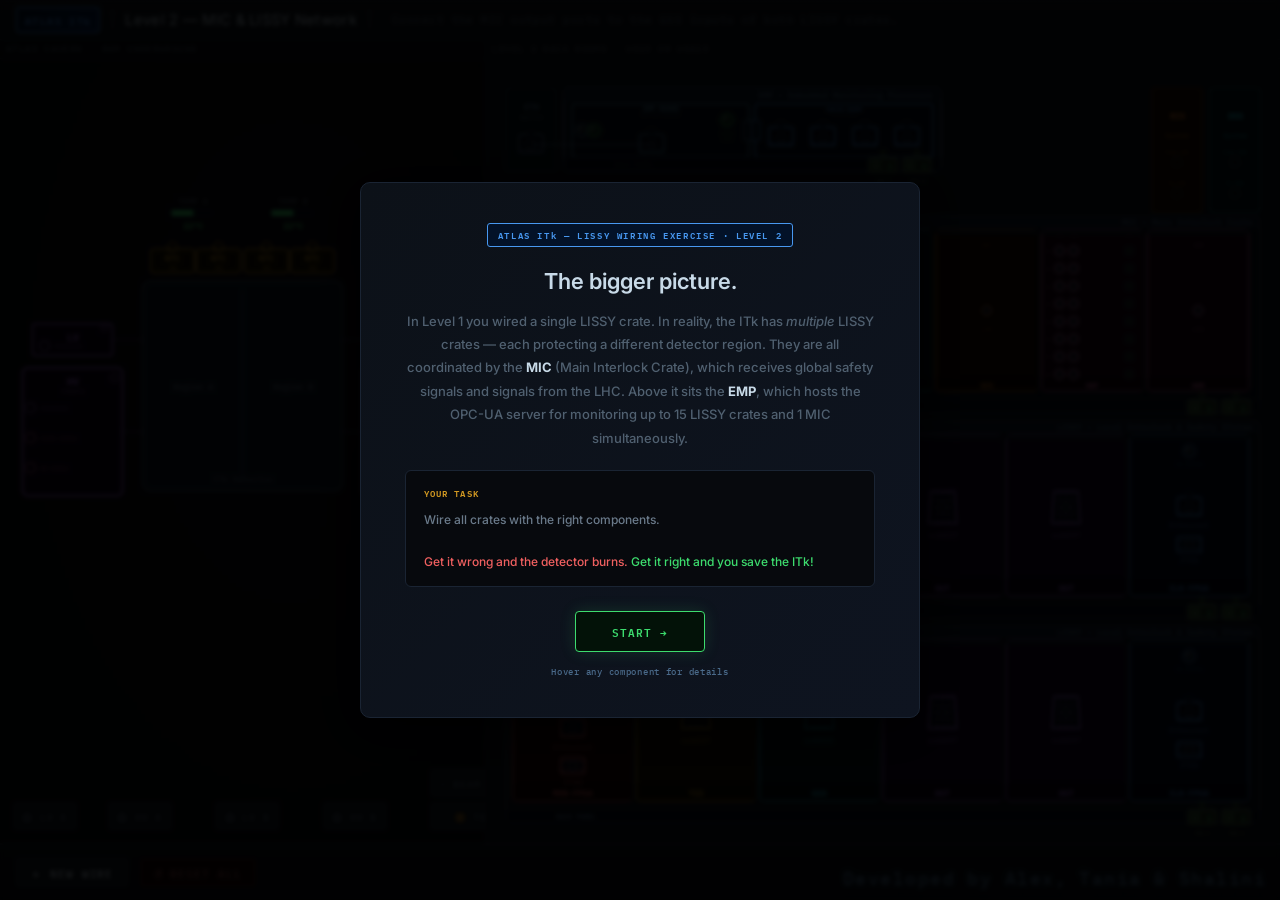
==== commit c65336b8: "Update index.html" ====
--- a/projects/interlock-level2/index.html
+++ b/projects/interlock-level2/index.html
@@ -325,7 +325,7 @@
   position: fixed;
   inset: 0;
   background: rgba(0,0,0,.88);
-  z-index: 100;
+  z-index: 300;
   align-items: center;
   justify-content: center;
   backdrop-filter: blur(2px);
@@ -423,6 +423,12 @@
     </p>
     <div style="background:#07090d;border:1px solid #1a2433;border-radius:6px;padding:14px 18px;margin-bottom:24px;text-align:left;">
       <div style="font-family:'IBM Plex Mono',monospace;font-size:9px;font-weight:600;letter-spacing:.12em;color:#d29922;margin-bottom:8px;">YOUR TASK</div>
+      <p style="font-size:12px;color:#6a7a8a;line-height:1.75;margin:0;">
+        Wire all crates with the right components.
+        <br><br>
+        <span style="color:#f06060;">Get it wrong and the detector burns.</span>
+        <span style="color:#3ddc6e;"> Get it right and you save the ITk!</span>
+      </p>
 
     </div>
     <button onclick="document.getElementById('intro-ov').classList.remove('active')"
@@ -1369,7 +1375,26 @@
 
 function explainBeamPermit(){
   const btn = document.getElementById('lhc-btn');
-  if(btn && btn.classList.contains('permit-on')) return;
+  if(btn && btn.classList.contains('permit-on')){
+    setStatus('Beam injection permit sent to LHC.','ok');
+    // Glow beam stable button for 5s, then announce beam stable
+    setTimeout(()=>{
+      const bsBtn = document.getElementById('beam-stable-btn');
+      if(bsBtn){ bsBtn.classList.add('active'); bsBtn.style.boxShadow='0 0 18px rgba(61,220,110,.5)'; }
+      setStatus('Beam stable declared by LHC — it is safe to ramp up HV now.','ok');
+      hvEnabled = true;
+      // Update HV button borders to signal they are unlocked
+      ['power-on-hv-a','power-on-hv-b'].forEach(id=>{
+        const b=document.getElementById(id);
+        if(b){ b.style.borderColor='#f0b030'; b.style.color='#f0b030'; }
+      });
+      // Fade glow after 5s
+      setTimeout(()=>{
+        if(bsBtn){ bsBtn.style.boxShadow=''; }
+      }, 5000);
+    }, 1200);
+    return;
+  }
 
   const warnings = []; // show fire overlay for these
   const errors   = []; // show in status bar for these
@@ -1441,6 +1466,10 @@
     if(st){ st.textContent='● INTERLOCK FIRED'; st.setAttribute('fill','#3ddc6e'); }
     setStatus('T-HI fired! ILK-FPGA cut LV and HV. Detector safe. ✦','ok');
     setTimeout(()=>{
+      // Clear heat overlay before showing success screen
+      const heatEl=document.getElementById('det-heat-overlay');
+      if(heatEl){ heatEl.style.transition='opacity 0.8s'; heatEl.style.opacity=0;
+        setTimeout(()=>{ heatEl.style.background=''; heatEl.style.transition=''; }, 800); }
       document.getElementById('ok-body').innerHTML =
         '<strong style="color:#3ddc6e;font-size:15px">You saved the ITk!</strong><br><br>' +
         'Temperature reached 40°C. T2I fired T-HI, ILK-FPGA evaluated the matrix, OUT modules cut LV and HV. The full interlock chain worked correctly.';
@@ -1468,11 +1497,11 @@
 
   // Prerequisites
   const hmvWired = placedConnections.has(connKey('mic-hvm-lemo','p-bis-out'));
-  const anyCrateOn = isPowered('lissy1')||isPowered('lissy2')||isPowered('mic');
+  const allCratesOn = isPowered('lissy1')&&isPowered('lissy2')&&isPowered('mic');
   const activeRows = hvpActive.map((on,i)=>on?i:-1).filter(i=>i>=0);
   const anyHVPActive = activeRows.length > 0;
 
-  if(!anyCrateOn||!anyHVPActive||!hmvWired){
+  if(!allCratesOn||!anyHVPActive||!hmvWired){
     btn.className=''; // neutral — no message until clicked
     return;
   }
@@ -1786,11 +1815,9 @@
 let beamStableActive = false;
 
 function triggerBeamStable(){
-  // Check all conditions for beam stable signal
   const bisWired   = placedConnections.has(connKey('p-bis-in','mic-bis-lemo'));
   const hmvWired   = placedConnections.has(connKey('mic-hvm-lemo','p-bis-out'));
   const permitOn   = document.getElementById('lhc-btn').classList.contains('permit-on');
-  const allCratesOn= isPowered('lissy1')&&isPowered('lissy2')&&isPowered('mic');
 
   if(!bisWired){
     setStatus('BIS "From LHC" must be connected to MIC BIS for beam stable signal.','warn'); return;
@@ -1799,7 +1826,10 @@
     setStatus('HVM must be connected to BIS "To LHC" before beam stable can be triggered.','warn'); return;
   }
   if(!permitOn){
-    setStatus('Beam injection permit must be active before beam stable can be triggered.','warn'); return;
+    setStatus('Click "Beam Injection Permit" first to send the permit, then trigger beam stable.','warn'); return;
+  }
+  if(!hvEnabled){
+    setStatus('Wait for the beam stable declaration before ramping HV.','warn'); return;
   }
 
   // Trigger beam stable
@@ -1832,6 +1862,39 @@
   setStatus('Beam stable! HV may now be powered on safely.','ok');
 }
 
+function burnDetector(title, detail){
+  // Flash heat overlay
+  const heat=document.getElementById('det-heat-overlay');
+  if(heat){ heat.style.background='radial-gradient(ellipse,#ff220099,transparent)'; heat.style.opacity=1; }
+  const st=document.getElementById('det-status-txt');
+  if(st){ st.textContent='● DETECTOR DAMAGED'; st.setAttribute('fill','#f06060'); }
+
+  // Show fire overlay with Try again → revert HV state
+  document.getElementById('fire-title').textContent='🔥 '+title;
+  document.getElementById('fire-body').textContent=detail;
+  const btn=document.querySelector('#fire-ov .ov-btn');
+  if(btn){
+    btn.textContent='Try again';
+    btn.onclick=()=>{
+      document.getElementById('fire-ov').classList.remove('active');
+      // Revert heat overlay
+      if(heat){ heat.style.transition='opacity 0.6s'; heat.style.opacity=0;
+        setTimeout(()=>{ heat.style.background=''; heat.style.transition=''; }, 600); }
+      if(st){ st.textContent=''; st.setAttribute('fill','#445566'); }
+      // Switch off HV supplies that were just turned on (they were never truly on)
+      ['a','b'].forEach(r=>{
+        if(supplyOn.hv[r]){
+          supplyOn.hv[r]=false;
+          setSupplyLED('hv',r,false);
+          const b=document.getElementById('power-on-hv-'+r);
+          if(b){ b.textContent='⏻  HV '+r.toUpperCase(); b.classList.remove('ready'); b.style.cursor='pointer'; }
+        }
+      });
+    };
+  }
+  document.getElementById('fire-ov').classList.add('active');
+}
+
 function checkHVSafe(){
   // Returns {ok, reason} — all conditions for safe HV power-on
   // 1. All crates on
@@ -1872,11 +1935,37 @@
 function powerOnSupply(type,region){
   if(supplyOn[type][region]) return;
   if(type==='hv'){
+    if(!hvEnabled){
+      // HV on before beam stable = detector burns
+      burnDetector(
+        'Unstable beam — too many hits on silicon — it burns.',
+        'The detector was exposed to beam before stable conditions were declared. ' +
+        'Wait for the beam injection permit to be sent and beam stable to be confirmed before ramping HV.'
+      );
+      return;
+    }
     const safe = checkHVSafe();
     if(!safe.ok){
       setStatus('HV cannot be powered on: '+safe.reason,'warn');
       return;
     }
+  }
+  if(type==='lv'){
+    // LV only needs: all crates on AND LV of this region wired to a LISSY OUT
+    if(!isPowered('lissy1')||!isPowered('lissy2')||!isPowered('mic')){
+      setStatus('All crates must be powered on before ramping LV.','warn'); return;
+    }
+    const isOut=k=>(k.includes('lissy1-out-ilk')||k.includes('lissy1-out2-ilk')||k.includes('lissy2-out-ilk')||k.includes('lissy2-out2-ilk'));
+    const lvPort = region==='a'?'lv-a-conn':'lv-b-conn';
+    const lvWired = Array.from(placedConnections).some(k=>k.includes(lvPort)&&isOut(k));
+    if(!lvWired){
+      setStatus('LV '+region.toUpperCase()+' Interlock must be connected to a LISSY OUT port before powering on.','warn'); return;
+    }
+    // DSS must be correctly wired
+    const dssIn  = placedConnections.has(connKey('p-dss-in','mic-dss-male'));
+    const dssOut = placedConnections.has(connKey('p-global-dss','mic-dss-female'));
+    if(!dssIn)  { setStatus('DSS "From ENV" must be connected to MIC DSS male before powering LV.','warn'); return; }
+    if(!dssOut) { setStatus('DSS "To ENV" must be connected to MIC DSS female before powering LV.','warn'); return; }
   }
   const check = getRegionConsistency();
   if(!check.ok){
@@ -2159,6 +2248,15 @@
   checkComplete();
   checkNTCCrossRegion();
   checkSupplyCrossRegion();
+  const hvpPairDup = checkHVPPairConflict(fromId, toId);
+  if(hvpPairDup){
+    placedConnections.delete(connKey(fromId,toId));
+    usedPorts.delete(fromId); usedPorts.delete(toId);
+    const pw=document.getElementById('placed-wires');
+    if(pw && pw.lastChild) pw.removeChild(pw.lastChild);
+    showError('Invalid connection', hvpPairDup);
+    return;
+  }
   const ntcDup = checkDuplicateNTCLISSY(fromId, toId);
   if(ntcDup){
     placedConnections.delete(connKey(fromId,toId));
@@ -2181,6 +2279,47 @@
   drawBISSignalTrace();
   updateEthLeds();
   evaluateBeamPermit();
+}
+
+function checkHVPPairConflict(fromId, toId){
+  // HV crate status and HV status of different regions must not share the same HVP row pair
+  // e.g. hv-a-crate on row 3 left AND hv-b-crate on row 3 left = conflict
+  // Also: hv-a-crate on row 3 left and hv-b-hv on row 3 right = conflict (same pair)
+  const isHVPLeft  = p=>p.match(/^mic-hvp-(\d+)-l1$/);
+  const isHVPRight = p=>p.match(/^mic-hvp-(\d+)-l2$/);
+  const hvpRowOf   = p=>{ const m=p.match(/mic-hvp-(\d+)-l[12]/); return m?m[1]:null; };
+
+  const newHVP = isHVPLeft(toId)||isHVPRight(toId) ? toId : isHVPLeft(fromId)||isHVPRight(fromId) ? fromId : null;
+  const newSup = newHVP===toId ? fromId : toId;
+  if(!newHVP || !newSup) return null;
+
+  const newRow = hvpRowOf(newHVP);
+  const regionOf = p=>{
+    if(p==='hv-a-crate'||p==='hv-a-hv') return 'A';
+    if(p==='hv-b-crate'||p==='hv-b-hv') return 'B';
+    return null;
+  };
+  const newRegion = regionOf(newSup);
+  if(!newRegion) return null;
+
+  // Check: is the paired lemo (other side of same row) already used by a different region?
+  const pairedLemo = newHVP.endsWith('-l1')
+    ? newHVP.replace('-l1','-l2')
+    : newHVP.replace('-l2','-l1');
+
+  for(const key of placedConnections){
+    if(key===connKey(fromId,toId)) continue;
+    const [p1,p2]=key.split('|');
+    // Check if this key involves the same row (either lemo)
+    const otherHVP = hvpRowOf(p1)===newRow ? p1 : hvpRowOf(p2)===newRow ? p2 : null;
+    if(!otherHVP) continue;
+    const otherSup = otherHVP===p1?p2:p1;
+    const otherRegion = regionOf(otherSup);
+    if(otherRegion && otherRegion!==newRegion){
+      return 'Are you sure you want to do that? HVP row '+(parseInt(newRow)+1)+' is already used by Region '+otherRegion+'. HV from one region should be controlled by the same pair — Region '+newRegion+' must use a different HVP channel pair.';
+    }
+  }
+  return null;
 }
 
 function checkDuplicateNTCLISSY(fromId, toId){
@@ -2639,5 +2778,8 @@
 resizeObs.observe(document.getElementById('det-panel'));
 resizeObs.observe(document.getElementById('rack-panel'));
 </script>
+<div style="position:fixed;bottom:10px;right:14px;font-family:'IBM Plex Mono',monospace;font-size:18px;color:#4a6a8a;letter-spacing:.08em;pointer-events:none;z-index:5;user-select:none;text-shadow:0 0 12px rgba(72,152,240,0.3);">
+  Developed by Alex, Tania &amp; Shalini
+</div>
 </body>
 </html>
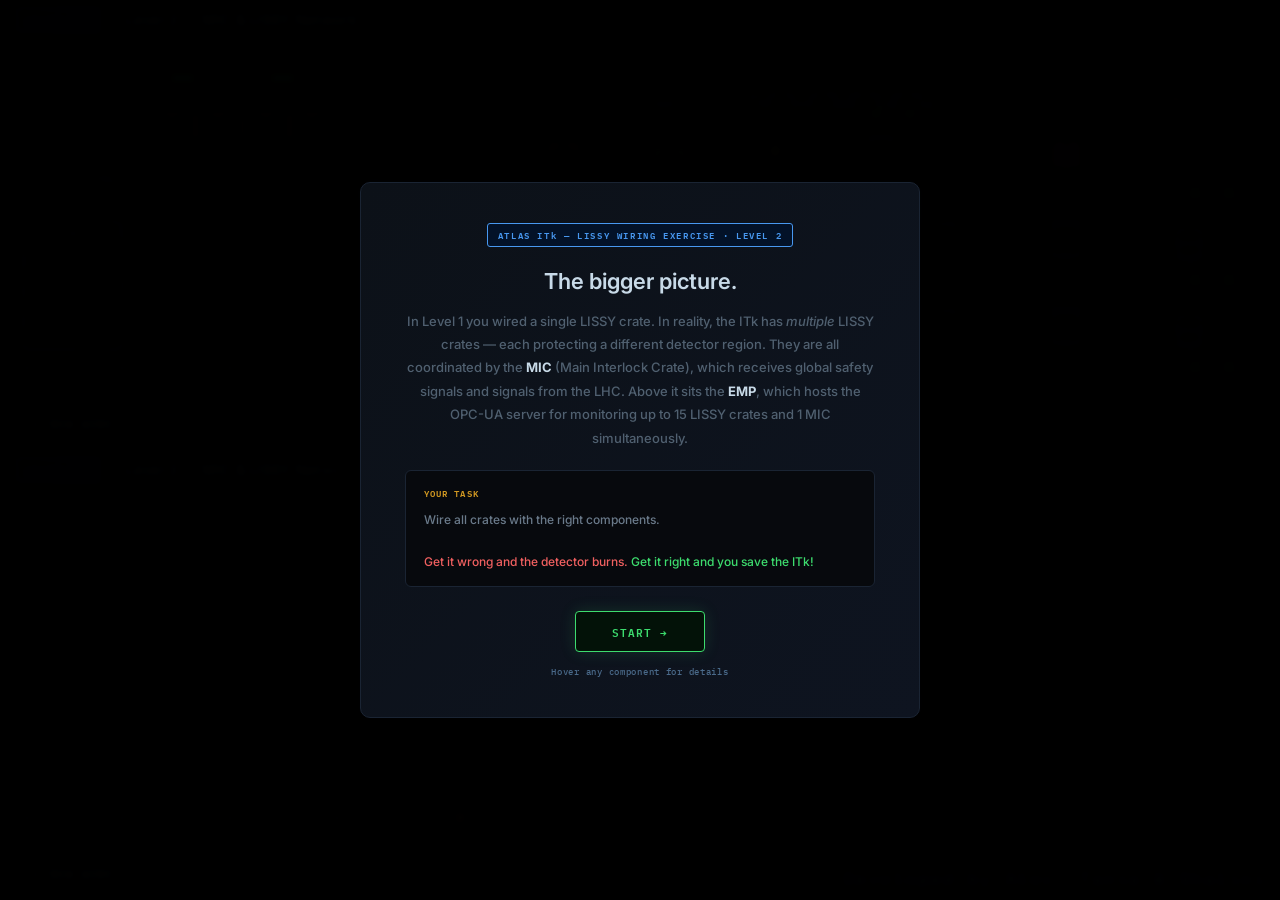
==== commit e9ad182c: "Update index.html" ====
--- a/projects/interlock-level2/index.html
+++ b/projects/interlock-level2/index.html
@@ -1,3 +1,2959 @@
+<!DOCTYPE html>
+<html lang="en">
+<head>
+<meta charset="UTF-8">
+<meta name="viewport" content="width=device-width, initial-scale=1.0">
+<title>ITk Interlock — Level 2: MIC & LISSY Network</title>
+<style>
+@import url('https://fonts.googleapis.com/css2?family=IBM+Plex+Mono:wght@400;500;600&family=Inter:wght@300;400;500;600&display=swap');
+
+:root {
+  --bg:        #07090d;
+  --panel:     #0c1118;
+  --panel2:    #111820;
+  --border:    #1a2433;
+  --border2:   #243040;
+  --text:      #bccad8;
+  --dim:       #445566;
+  --green:     #3ddc6e;
+  --red:       #f06060;
+  --amber:     #f0b030;
+  --blue:      #4898f0;
+  --purple:    #b070f0;
+  --cyan:      #20c8e0;
+  --orange:    #f08030;
+  --pink:      #f472b6;
+  --green-d:   #031208;
+  --red-d:     #1e0404;
+
+  /* Responsive base sizes */
+  --topbar-h:   clamp(40px, 4vh, 56px);
+  --tray-h:     clamp(56px, 6vh, 76px);
+}
+
+*, *::before, *::after { box-sizing: border-box; margin: 0; padding: 0; }
+
+/* Fluid base: scales generously with screen size */
+html { font-size: clamp(14px, min(1.4vw, 2vh), 22px); }
+
+body {
+  background: var(--bg);
+  color: var(--text);
+  font-family: 'Inter', sans-serif;
+  font-size: 0.8rem;
+  font-weight: 500;
+  height: 100vh;
+  height: 100dvh;
+  overflow: hidden;
+  display: flex;
+  flex-direction: column;
+}
+
+/* ── Top bar ── */
+#topbar {
+  height: var(--topbar-h);
+  flex-shrink: 0;
+  background: linear-gradient(to bottom, #111820, #0c1118);
+  border-bottom: 1px solid var(--border);
+  display: flex;
+  align-items: center;
+  padding: 0 clamp(8px, 2vw, 16px);
+  gap: clamp(6px, 1vw, 12px);
+  z-index: 20;
+  box-shadow: 0 1px 12px rgba(0,0,0,.4);
+  overflow: hidden;
+}
+.badge {
+  font-family: 'IBM Plex Mono', monospace;
+  font-size: 0.55rem;
+  font-weight: 600;
+  letter-spacing: .14em;
+  border: 1px solid var(--blue);
+  color: var(--blue);
+  background: linear-gradient(135deg,#031228,#062050);
+  border-radius: 3px;
+  padding: 3px 8px;
+  white-space: nowrap;
+}
+#topbar h1 {
+  font-size: 0.82rem;
+  font-weight: 400;
+  color: #c8dae8;
+  letter-spacing: .02em;
+  white-space: nowrap;
+  overflow: hidden;
+  text-overflow: ellipsis;
+}
+.tb-sep { width: 1px; height: 20px; background: var(--border2); flex-shrink: 0; }
+#status-strip {
+  font-family: 'IBM Plex Mono', monospace;
+  font-size: 0.62rem;
+  color: var(--dim);
+  flex: 1;
+  padding: 0 10px;
+  letter-spacing: .04em;
+  white-space: nowrap;
+  overflow: hidden;
+  text-overflow: ellipsis;
+}
+#status-strip.warn { color: var(--amber); }
+#status-strip.ok   { color: var(--green); }
+#status-strip.err  { color: var(--red);   }
+
+/* ── Main split ── */
+#main {
+  display: grid;
+  grid-template-columns: 38% 62%;
+  grid-template-rows: 1fr var(--tray-h);
+  flex: 1;
+  min-height: 0;
+  overflow: hidden;
+}
+
+/* ── Detector panel ── */
+#det-panel {
+  position: relative;
+  background: radial-gradient(ellipse at 60% 40%, #0e0a14 0%, #07090d 70%);
+  border-right: 1px solid var(--border);
+  border-bottom: 1px solid var(--border);
+  overflow: hidden;
+  min-height: 0;
+  height: 100%;
+}
+#det-panel::after {
+  content: '';
+  position: absolute;
+  inset: 0;
+  pointer-events: none;
+  z-index: 1;
+  background: repeating-linear-gradient(to bottom, transparent 0px, transparent 2px, rgba(0,0,0,.06) 2px, rgba(0,0,0,.06) 4px);
+}
+#det-label {
+  position: absolute;
+  top: 0; left: 0; right: 0;
+  font-family: 'IBM Plex Mono', monospace;
+  font-size: 0.48rem;
+  letter-spacing: .16em;
+  color: var(--dim);
+  text-transform: uppercase;
+  padding: 0.4em 0.7em;
+  border-bottom: 1px solid var(--border);
+  background: linear-gradient(to bottom, #0e1018, transparent);
+  pointer-events: none;
+  z-index: 2;
+}
+#det-heat-overlay {
+  position: absolute;
+  inset: 0;
+  pointer-events: none;
+  opacity: 0;
+  transition: background .5s;
+  z-index: 2;
+}
+
+/* ── Rack panel ── */
+#rack-panel {
+  position: relative;
+  background: var(--panel);
+  border-bottom: 1px solid var(--border);
+  overflow: hidden;
+  min-height: 0;
+  height: 100%;
+}
+#rack-label {
+  position: absolute;
+  top: 0; left: 0; right: 0;
+  font-family: 'IBM Plex Mono', monospace;
+  font-size: 0.48rem;
+  letter-spacing: .16em;
+  color: var(--dim);
+  text-transform: uppercase;
+  padding: 0.4em 0.7em;
+  border-bottom: 1px solid var(--border);
+  background: linear-gradient(to bottom, #111820, transparent);
+  pointer-events: none;
+  z-index: 2;
+}
+
+/* ── Wire tray ── */
+#wire-tray {
+  grid-column: 1 / 3;
+  background: linear-gradient(to top, #080b10, #0c1118);
+  border-top: 1px solid var(--border);
+  padding: 0 clamp(8px, 1.5vw, 16px);
+  display: flex;
+  align-items: center;
+  gap: clamp(6px, 1vw, 14px);
+  overflow: hidden;
+  height: var(--tray-h);
+  flex-shrink: 0;
+  flex-wrap: nowrap;
+}
+
+/* ── Tray buttons ── */
+#new-wire-btn, #reset-btn {
+  font-family: 'IBM Plex Mono', monospace;
+  font-size: 0.62rem;
+  font-weight: 600;
+  padding: 0.35em 1.2em;
+  border-radius: 3px;
+  cursor: pointer;
+  letter-spacing: .08em;
+  transition: all .15s;
+  flex-shrink: 0;
+  text-transform: uppercase;
+  white-space: nowrap;
+}
+#new-wire-btn {
+  border: 1px solid var(--border2);
+  background: var(--panel2);
+  color: var(--text);
+}
+#new-wire-btn:hover { background: var(--border); border-color: var(--blue); color: var(--blue); }
+#new-wire-btn.active { background: #061828; border-color: var(--blue); color: var(--blue); box-shadow: 0 0 10px rgba(72,152,240,.2); }
+#reset-btn { border: 1px solid #3a1010; background: #160505; color: #804040; }
+#reset-btn:hover { border-color: var(--red); color: var(--red); background: var(--red-d); }
+
+/* ── Detector supply/power buttons ── */
+#power-on-lv-a, #power-on-hv-a, #power-on-lv-b, #power-on-hv-b {
+  position: absolute;
+  bottom: clamp(8px, 1.5vh, 14px);
+  font-family: 'IBM Plex Mono', monospace;
+  font-size: 0.55rem;
+  font-weight: 600;
+  padding: 0.4em 0.9em;
+  border-radius: 3px;
+  border: 1px solid var(--border2);
+  background: var(--panel2);
+  color: var(--dim);
+  cursor: pointer;
+  letter-spacing: .08em;
+  transition: all .2s;
+  z-index: 3;
+  text-transform: uppercase;
+  white-space: nowrap;
+}
+#power-on-lv-a { left: 0.7rem; }
+#power-on-hv-a { left: 6rem; }
+#power-on-lv-b { left: 12rem; }
+#power-on-hv-b { left: 18rem; }
+#power-on-lv-a.ready, #power-on-hv-a.ready,
+#power-on-lv-b.ready, #power-on-hv-b.ready {
+  border-color: var(--green);
+  color: var(--green);
+  background: var(--green-d);
+}
+
+/* ── LHC Handshake button ── */
+/* Stacked LHC controls — right side of detector panel */
+#lhc-stack {
+  position: absolute;
+  bottom: clamp(8px,1.5vh,14px);
+  left: 24rem;
+  display: flex;
+  flex-direction: column;
+  gap: 5px;
+  z-index: 3;
+}
+#lhc-btn {
+  font-family: 'IBM Plex Mono', monospace;
+  font-size: 0.55rem;
+  font-weight: 600;
+  padding: 0.4em 0.9em;
+  border-radius: 3px;
+  border: 1px solid var(--border2);
+  background: var(--panel2);
+  color: var(--dim);
+  cursor: pointer;
+  letter-spacing: .08em;
+  transition: all .4s;
+  text-transform: uppercase;
+  white-space: nowrap;
+  user-select: none;
+}
+#lhc-btn.permit-off { border-color: var(--red);   color: var(--red);   }
+#lhc-btn.permit-on  { border-color: var(--green);  color: var(--green); box-shadow: 0 0 16px rgba(61,220,110,.4); animation: glow-pulse .8s infinite; }
+#beam-stable-btn {
+  font-family: 'IBM Plex Mono', monospace;
+  font-size: 0.55rem;
+  font-weight: 600;
+  padding: 0.4em 0.9em;
+  border-radius: 3px;
+  border: 1px solid var(--border2);
+  background: var(--panel2);
+  color: var(--dim);
+  cursor: pointer;
+  letter-spacing: .08em;
+  transition: all .2s;
+  text-transform: uppercase;
+  white-space: nowrap;
+}
+#beam-stable-btn:hover { border-color: var(--amber); color: var(--amber); }
+#beam-stable-btn.active { border-color: var(--green); color: var(--green); box-shadow: 0 0 12px rgba(61,220,110,.3); }
+
+/* ── Global SVG overlay ── */
+#global-svg {
+  position: fixed;
+  inset: 0;
+  width: 100%;
+  height: 100%;
+  pointer-events: none;
+  z-index: 6;
+  overflow: visible;
+}
+
+/* ── Tooltip ── */
+#tooltip {
+  position: fixed;
+  background: linear-gradient(135deg, #111e2e, #0c1420);
+  border: 1px solid var(--border2);
+  border-radius: 6px;
+  padding: 0.6em 0.9em;
+  max-width: clamp(180px, 20vw, 280px);
+  pointer-events: none;
+  z-index: 60;
+  display: none;
+  box-shadow: 0 4px 24px rgba(0,0,0,.6);
+}
+svg text { font-weight: 600; }
+#tt-title { font-weight: 600; font-size: 0.72rem; color: #d8eaf8; margin-bottom: 4px; }
+#tt-body  { font-size: 0.64rem; color: #506070; line-height: 1.6; }
+
+/* ── Overlays ── */
+.overlay {
+  display: none;
+  position: fixed;
+  inset: 0;
+  background: rgba(0,0,0,.88);
+  z-index: 300;
+  align-items: center;
+  justify-content: center;
+  backdrop-filter: blur(2px);
+  padding: 16px;
+}
+.overlay.active { display: flex; }
+.ov-card {
+  border-radius: 8px;
+  padding: clamp(20px, 3vh, 32px) clamp(20px, 3vw, 36px);
+  max-width: min(440px, 95vw);
+  width: 100%;
+  text-align: center;
+  box-shadow: 0 8px 48px rgba(0,0,0,.7);
+}
+.ov-card h2 { font-size: 1rem; font-weight: 600; margin: 10px 0 9px; }
+.ov-card p  { font-size: 0.72rem; line-height: 1.75; margin-bottom: 20px; color: #708090; }
+.ov-card .big { font-size: 2.6rem; display: block; margin-bottom: 4px; }
+.fire-card { background: linear-gradient(135deg, #1a0505, #120303); border: 1px solid #6a1818; }
+.fire-card h2 { color: var(--red); }
+.ok-card   { background: linear-gradient(135deg, #030f08, #041208); border: 1px solid #1a5a30; }
+.ok-card h2 { color: var(--green); }
+.ov-btn {
+  display: inline-block;
+  padding: clamp(6px, 0.8vh, 8px) clamp(18px, 2vw, 26px);
+  border-radius: 3px;
+  border: 1px solid;
+  background: transparent;
+  font-family: 'IBM Plex Mono', monospace;
+  font-size: 0.6rem;
+  font-weight: 600;
+  cursor: pointer;
+  letter-spacing: .08em;
+  transition: all .15s;
+  text-transform: uppercase;
+}
+.fire-btn { border-color: #6a1818; color: var(--red); }
+.ok-btn   { border-color: #1a5a30; color: var(--green); }
+.ok-btn:hover { background: var(--green-d); }
+
+/* ── Intro overlay specifics ── */
+#intro-ov > div {
+  max-width: min(560px, 92vw);
+  width: 100%;
+  font-size: 0.78rem;
+}
+
+/* ── Status strip 2 ── */
+#status-strip2 {
+  font-family: 'IBM Plex Mono', monospace;
+  font-size: 0.62rem;
+  color: #445566;
+  padding: 0 12px;
+  white-space: nowrap;
+  overflow: hidden;
+  text-overflow: ellipsis;
+  flex: 1;
+  border-left: 1px solid var(--border2);
+  letter-spacing: .03em;
+  transition: color .3s;
+}
+
+/* ── Animations ── */
+@keyframes signal-flow { to { stroke-dashoffset: -20; } }
+.sig-trace {
+  stroke-dasharray: 5 3;
+  animation: signal-flow 1s linear infinite;
+  opacity: 0;
+  transition: opacity 1.2s;
+}
+.sig-trace.active { opacity: 1; }
+@keyframes glow-pulse { 0%,100%{opacity:1} 50%{opacity:.5} }
+
+/* ── Ice overlay ── */
+#ice-overlay { display: none; position: fixed; inset: 0; z-index: 99; pointer-events: none; }
+#ice-overlay.active { display: block; }
+#ice-overlay canvas { position: absolute; inset: 0; width: 100%; height: 100%; }
+
+/* ── Scrollable overlays ── */
+#mon-ov, #autotest-ov {
+  align-items: flex-start;
+  overflow-y: auto;
+  padding: clamp(12px, 2vw, 20px);
+}
+</style>
+</head>
+<body>
+
+<!-- Intro overlay -->
+<div class="overlay active" id="intro-ov">
+  <div style="background:linear-gradient(135deg,#0c1118,#0e1420);border:1px solid #1a2433;border-radius:10px;padding:40px 44px;max-width:560px;text-align:center;box-shadow:0 8px 48px rgba(0,0,0,.8);">
+    <div style="font-family:'IBM Plex Mono',monospace;font-size:9px;font-weight:600;letter-spacing:.18em;color:#4898f0;background:#031228;border:1px solid #4898f0;border-radius:3px;display:inline-block;padding:3px 10px;margin-bottom:20px;">ATLAS ITk — LISSY WIRING EXERCISE · LEVEL 2</div>
+    <div style="font-size:22px;font-weight:600;color:#c8dae8;margin-bottom:14px;line-height:1.3;">The bigger picture.</div>
+    <p style="font-size:13px;color:#506070;line-height:1.8;margin-bottom:20px;">
+      In Level 1 you wired a single LISSY crate. In reality, the ITk has <em>multiple</em> LISSY crates — each protecting a different detector region. They are all coordinated by the <strong style="color:#c8dae8">MIC</strong> (Main Interlock Crate), which receives global safety signals and signals from the LHC. Above it sits the <strong style="color:#c8dae8">EMP</strong>, which hosts the OPC-UA server for monitoring up to 15 LISSY crates and 1 MIC simultaneously.
+    </p>
+    <div style="background:#07090d;border:1px solid #1a2433;border-radius:6px;padding:14px 18px;margin-bottom:24px;text-align:left;">
+      <div style="font-family:'IBM Plex Mono',monospace;font-size:9px;font-weight:600;letter-spacing:.12em;color:#d29922;margin-bottom:8px;">YOUR TASK</div>
+      <p style="font-size:12px;color:#6a7a8a;line-height:1.75;margin:0;">
+        Wire all crates with the right components.
+        <br><br>
+        <span style="color:#f06060;">Get it wrong and the detector burns.</span>
+        <span style="color:#3ddc6e;"> Get it right and you save the ITk!</span>
+      </p>
+
+    </div>
+    <button onclick="document.getElementById('intro-ov').classList.remove('active')"
+      style="font-family:'IBM Plex Mono',monospace;font-size:11px;font-weight:600;padding:10px 36px;border-radius:4px;border:1px solid var(--green, #3ddc6e);background:#031208;color:#3ddc6e;cursor:pointer;letter-spacing:.1em;transition:all .2s;text-transform:uppercase;box-shadow:0 0 16px rgba(61,220,110,.15);"
+      onmouseover="this.style.background='#052a10'" onmouseout="this.style.background='#031208'">
+      Start →
+    </button>
+    <div style="margin-top:14px;font-family:'IBM Plex Mono',monospace;font-size:9px;color:#4a6a8a;letter-spacing:.08em;">Hover any component for details</div>
+  </div>
+</div>
+
+<!-- Fire overlay -->
+<div class="overlay" id="fire-ov">
+  <div class="ov-card fire-card">
+    <span class="big fire-anim">🔥</span>
+    <h2 id="fire-title">Wrong connection</h2>
+    <p id="fire-body"></p>
+    <button class="ov-btn fire-btn" onclick="dismissError()">OK, got it</button>
+  </div>
+</div>
+
+<!-- Success overlay -->
+<div class="overlay" id="ok-ov">
+  <div class="ov-card ok-card">
+    <span class="big">✓</span>
+    <h2>Both LISSYs connected!</h2>
+    <p id="ok-body">MIC output ports linked to both LISSY GSS inputs. The full interlock chain — EMP → MIC → LISSY 1 & 2 — is complete. Global safety signals will now reach both detector regions.</p>
+    <button class="ov-btn ok-btn" onclick="continueAfterInterlock()">Continue</button>
+  </div>
+</div>
+
+<!-- Ice overlay -->
+<div id="ice-overlay"><canvas id="ice-canvas"></canvas></div>
+
+<!-- EMP Monitoring Plots Overlay -->
+<div class="overlay" id="emp-mon-ov" style="align-items:flex-start;padding:20px;overflow-y:auto;">
+  <div style="background:#0c1118;border:1px solid #1a2433;border-radius:8px;padding:20px;width:100%;max-width:900px;margin:auto;">
+    <div style="display:flex;justify-content:space-between;align-items:center;margin-bottom:16px;">
+      <span style="font-family:'IBM Plex Mono',monospace;font-size:12px;font-weight:600;color:#8aad7a;letter-spacing:.1em;">MONITORING PLOTS — EMP OPC-UA</span>
+      <button onclick="document.getElementById('emp-mon-ov').classList.remove('active')" style="font-family:'IBM Plex Mono',monospace;font-size:10px;padding:4px 12px;border:1px solid #1a2433;background:#111820;color:#6a7a8a;border-radius:3px;cursor:pointer;">CLOSE</button>
+    </div>
+    <div id="emp-mon-grid" style="display:grid;grid-template-columns:1fr 1fr 1fr 1fr;gap:10px;"></div>
+  </div>
+</div>
+
+<!-- Tooltip -->
+<div id="tooltip"><div id="tt-title"></div><div id="tt-body"></div></div>
+
+<!-- Global wire SVG -->
+<svg id="global-svg" xmlns="http://www.w3.org/2000/svg">
+  <defs>
+    <filter id="glow-green"><feGaussianBlur stdDeviation="2.5" result="blur"/><feMerge><feMergeNode in="blur"/><feMergeNode in="SourceGraphic"/></feMerge></filter>
+    <filter id="glow-blue"><feGaussianBlur stdDeviation="2" result="blur"/><feMerge><feMergeNode in="blur"/><feMergeNode in="SourceGraphic"/></feMerge></filter>
+    <filter id="glow-cyan"><feGaussianBlur stdDeviation="2" result="blur"/><feMerge><feMergeNode in="blur"/><feMergeNode in="SourceGraphic"/></feMerge></filter>
+    <marker id="arr-cyan" markerWidth="8" markerHeight="6" refX="7" refY="3" orient="auto">
+      <path d="M0 0.5L7 3L0 5.5" fill="none" stroke="#20c8e0" stroke-width="1.2" stroke-linecap="round"/>
+    </marker>
+  </defs>
+  <g id="placed-wires"></g>
+  <path id="ghost-path" fill="none" stroke="#a0b8cc" stroke-width="1.5" stroke-dasharray="4 3" opacity="0" pointer-events="none"/>
+</svg>
+
+<!-- Layout -->
+<div id="topbar">
+  <div class="badge">ATLAS ITk</div>
+  <div class="tb-sep"></div>
+  <h1>Level 2 — MIC &amp; LISSY Network</h1>
+  <div class="tb-sep"></div>
+  <span id="status-strip">Connect the MIC output ports to the GSS inputs of both LISSY crates.</span>
+</div>
+
+<div id="main">
+  <div id="det-panel">
+    <div id="det-label">ATLAS Cavern · 80m underground</div>
+    <div id="det-heat-overlay"></div>
+    <button id="power-on-lv-a" onclick="powerOnSupply('lv','a')">⏻  LV A</button>
+    <button id="power-on-hv-a" onclick="powerOnSupply('hv','a')">⏻  HV A</button>
+    <button id="power-on-lv-b" onclick="powerOnSupply('lv','b')">⏻  LV B</button>
+    <button id="power-on-hv-b" onclick="powerOnSupply('hv','b')">⏻  HV B</button>
+    <div id="lhc-stack">
+      <div id="lhc-btn" onclick="explainBeamPermit()" onmouseenter="showLHCTip(event)" onmouseleave="hideTip()">⚡ BEAM INJECTION PERMIT</div>
+      <button id="beam-stable-btn" onclick="triggerBeamStable()">🔆 TEST BEAM STABLE</button>
+    </div>
+    <svg id="det-svg" width="100%" height="100%" style="position:absolute;inset:0;display:block;" xmlns="http://www.w3.org/2000/svg">
+      <g id="det-nodes"></g>
+      <g id="det-ports"></g>
+    </svg>
+  </div>
+
+  <div id="rack-panel">
+    <div id="rack-label">Level 2 rack rooms · US15 or USA15</div>
+    <svg id="rack-svg" width="100%" height="100%" style="position:absolute;inset:0;display:block;" xmlns="http://www.w3.org/2000/svg">
+      <defs>
+        <filter id="glow-green-r"><feGaussianBlur stdDeviation="2.5" result="blur"/><feMerge><feMergeNode in="blur"/><feMergeNode in="SourceGraphic"/></feMerge></filter>
+        <filter id="glow-blue-r"><feGaussianBlur stdDeviation="2" result="blur"/><feMerge><feMergeNode in="blur"/><feMergeNode in="SourceGraphic"/></feMerge></filter>
+      </defs>
+      <g id="rack-bg"></g>
+      <g id="rack-ports"></g>
+    </svg>
+  </div>
+
+  <div id="wire-tray">
+    <button id="new-wire-btn" onclick="startNewWire()">＋ New wire</button>
+    <button id="reset-btn" onclick="resetGame()">↺ Reset all</button>
+    <span id="status-strip2" style="font-family:'IBM Plex Mono',monospace;font-size:10px;color:#445566;padding:0 10px;"></span>
+  </div>
+</div>
+
+<script>
+// ══════════════════════════════════════════════════
+// TOOLTIPS
+// ══════════════════════════════════════════════════
+const TIPS = {
+  'lv-a':    {t:'LV Supply — Region A',
+    b:'Low Voltage supply for Region A readout ASICs. The Interlock port connects to a LISSY OUT module via a fail-safe active-low signal (3.3V=OK, 0V=CUT). A broken cable automatically cuts the supply.'},
+  'lv-b':    {t:'LV Supply — Region B',
+    b:'Low Voltage supply for Region B readout ASICs. Must connect to a different LISSY OUT than Region A — each region is protected independently.'},
+  'hv-a':    {t:'HV Supply — Region A',
+    b:'High Voltage supply for Region A silicon bulk depletion. Has three ports: Interlock (cuts HV on fault), Crate status (3.3V=crate ON), and HV status (3.3V=all channels OFF, 0V=at least one ON). Crate status and HV status connect to an HVP pair in the MIC.'},
+  'hv-b':    {t:'HV Supply — Region B',
+    b:'High Voltage supply for Region B. Same port configuration as Region A. Must use a different HVP channel pair than Region A.'},
+  detector:  {t:'ITk Detector',
+    b:'~60 million readout channels. The MIC coordinates interlock protection across all detector regions by distributing DSS and BIS signals to each LISSY via Transfer Modules.'},
+  emp:       {t:'EMP — Embedded Monitoring Processor',
+    b:'Interface between MON-FPGA and DCS computers. Hosts the OPC-UA server publishing the full interlock state (up to 15 LISSY + 1 MIC) at ~10 Hz. Connected to MON-FPGA via dedicated serial link; the RJ45 board provides Ethernet to DCS via FMC link.'},
+  emp_board_main: {t:'EMP Board — OPC-UA Server',
+    b:'The main processing board hosting the OPC-UA server. Publishes monitoring data from all connected LISSY crates and the MIC to the DCS (WinCC) at ~10 Hz. Connects to the 16RJ45 board via FMC link for network output.'},
+  emp_board_rj45: {t:'16RJ45 Board — Ethernet Hub',
+    b:'Provides 16 Ethernet ports for connections to MIC and LISSY crates (4 shown here for clarity). Each port carries monitoring data from one crate MON-FPGA to the EMP OPC-UA server. Connected to the EMP board via FMC (FPGA Mezzanine Card) link.'},
+  emp_board: {t:'EMP Board',
+    b:'Main processing board of the EMP. Connects to the RJ45 board via an FMC link.'},
+  mic:       {t:'MIC — Main Interlock Crate',
+    b:'19" 3U modular crate. Receives DSS signals (up to 6 channels, current-loop) and one BIS signal (RS485). Distributes them to all LISSY crates via Transfer Modules. Redundant PSU on UPS. Uses same MON-FPGA as LISSY — pin-compatible, same firmware.'},
+  mic_out:   {t:'TM Output → LISSY GSS (subD15)',
+    b:'Each TM sends 6 DSS + 1 BIS + 3 spare signals to each LISSY. Standard interlock: 3.3V=OK, 0V=INTERLOCK. E_EXIT/Cont_A/Cont_B are open-collector — TM provides 10kΩ pull-up resistors.'},
+  lissy1:    {t:'LISSY Crate 1',
+    b:'Protects one ITk region. Its GSS module receives global signals from the MIC Transfer Module via subD15. Without this connection, the LISSY is blind to DSS emergency stops, continental interlocks, and BIS beam signals.'},
+  lissy2:    {t:'LISSY Crate 2',
+    b:'Second region. Identical architecture. The MIC TM sends both LISSYs the same global signal set — both must be connected for full coverage.'},
+  dss_system:{t:'DSS System — Detector Safety System',
+    b:'The ATLAS-wide safety system that monitors detector conditions: cooling, power, access. Sends up to 6 signals (current loop: closed=OK, open=INTERLOCK) to the MIC DSS module. Three of these — E_EXIT (emergency exit), Cont_A (continental A), Cont_B (continental B) — are routed directly to every LISSY GSS via open-collector lines and cannot be masked by any firmware. The DSS also receives one return signal from the MIC (logical OR of LISSY states).'},
+  bis_system:{t:'BIS — Beam Interface System',
+    b:'The LHC-side interlock system. Sends one RS485 differential signal to the MIC BIS module to communicate beam conditions. The HVP Master in the MIC responds with the ITk HV status — this is the LHC handshake: the LHC only permits beam if the ITk HV is in a safe state. Without this handshake, beam injection is blocked.'},
+  gss_port:  {t:'GSS Input Port (subD15)',
+    b:'Receives MIC TM cable. Pins 6/16/26 carry E_EXIT, Cont_A, Cont_B — hardwired open-collector signals that bypass all firmware and cannot be masked.'},
+  mic_mon:   {t:'MON-FPGA (MIC Slot 1)',
+    b:'Same module as in LISSY — pin-compatible, same firmware concept. Monitors all IO via I²C (0x25–0x27). Connected to EMP for DCS reporting. All inputs and outputs in MIC are monitored here.'},
+  mic_tm1:   {t:'TM — Transfer Module 1',
+    b:'Connects to two LISSY crates via two subD15 connectors. Sends 6 DSS + 1 BIS + 3 spare signals to each. Receives up to 3 signals back per LISSY (6 total). Open-collector lines need 10kΩ pull-ups.'},
+  mic_tm2:   {t:'TM — Transfer Module 2',
+    b:'Second TM — identical to TM1. Each TM covers two LISSYs; two TMs cover four. Up to 8 TMs per MIC crate.'},
+  mic_dss:   {t:'DSS — Detector Safety System Module',
+    b:'Receives up to 6 signals from the ATLAS DSS via current loops (closed=OK, open=INTERLOCK). E_EXIT, Cont_A, Cont_B distributed to all TMs via backplane as open-collector. Can also send one signal back to DSS (OR of TM return signals). Can be installed inside LISSY for small setups without a MIC.'},
+  mic_bis:   {t:'BIS — Beam Interface System Module',
+    b:'Receives one RS485 differential signal from the LHC Beam Interface System. Translates to standard interlock, distributed to all TMs via backplane. Monitored by MON-FPGA. Critical for the LHC/ITk HV handshake.'},
+  mic_hvp:   {t:'HVP — HV Present Module',
+    b:'Reads signals from up to 8 HV crates: "HV crate power" (3.3V=ON) and "HV ON" (3.3V=all channels OFF, 0V=at least one ON). Logically combines to 8 summary signals → HVP Master. All 16 inputs opto-coupled and monitored.'},
+  mic_hvm:   {t:'HVM / HVP Master',
+    b:'Collects up to 8 signals from up to 5 HVP modules. Logically combines to one summary, converts to RS485, sends to BIS. This IS the LHC handshake: it tells the collider whether ITk HV is in a safe state for beam.'},
+};
+function showTip(key,evt){
+  const t=TIPS[key]; if(!t) return;
+  const el=document.getElementById('tooltip');
+  document.getElementById('tt-title').textContent=t.t;
+  document.getElementById('tt-body').textContent=t.b;
+  el.style.display='block'; moveTip(evt);
+}
+function moveTip(evt){
+  const el=document.getElementById('tooltip');
+  let x=evt.clientX+14, y=evt.clientY+10;
+  if(x+250>window.innerWidth) x=evt.clientX-256;
+  if(y+140>window.innerHeight) y=evt.clientY-140;
+  el.style.left=x+'px'; el.style.top=y+'px';
+}
+function hideTip(){document.getElementById('tooltip').style.display='none';}
+document.addEventListener('mousemove',e=>{
+  if(document.getElementById('tooltip').style.display==='block') moveTip(e);
+});
+
+// ══════════════════════════════════════════════════
+// STATE
+// ══════════════════════════════════════════════════
+const NS = 'http://www.w3.org/2000/svg';
+const WIRE_COLOR = '#a0b8cc';
+let placedConnections = new Set();
+let usedPorts = new Set();
+let pendingFrom = null;
+
+// Required: MIC out 1 → LISSY1 GSS, MIC out 2 → LISSY2 GSS
+const VALID_CONNECTIONS = [
+  ['mic-tm1-a',    'lissy1-gss-out'],
+  ['mic-tm2-a',    'lissy2-gss-out'],
+  ['p-dss-in',     'mic-dss-male'],
+  ['p-global-dss', 'mic-dss-female'],
+];
+
+function connKey(a,b){ return [a,b].sort().join('|'); }
+
+// ══════════════════════════════════════════════════
+// SCALE FACTOR — SVG text scales with panel size
+// ══════════════════════════════════════════════════
+let SVG_SCALE = 1.0; // updated in renderRack/renderDetector
+
+function computeScale(){
+  const rack = document.getElementById('rack-svg');
+  const W = rack ? rack.clientWidth  : 900;
+  const H = rack ? rack.clientHeight : 600;
+  // Reference: 900×600 = scale 1.0. Scale proportionally.
+  SVG_SCALE = Math.max(0.7, Math.min(2.0, Math.sqrt((W * H) / (900 * 600))));
+}
+
+// ══════════════════════════════════════════════════
+// SVG HELPERS
+// ══════════════════════════════════════════════════
+function svgEl(tag,attrs,parent){
+  const e=document.createElementNS(NS,tag);
+  for(const[k,v] of Object.entries(attrs)) e.setAttribute(k,v);
+  if(parent) parent.appendChild(e);
+  return e;
+}
+function rect(p,x,y,w,h,rx,fill,stroke,sw=1){
+  return svgEl('rect',{x,y,width:w,height:h,rx,fill,stroke,'stroke-width':sw},p);
+}
+function text(p,x,y,s,fill,size,weight=600,anchor='middle'){
+  const scaledSize = Math.round(size * SVG_SCALE * 10) / 10;
+  const t=svgEl('text',{x,y,fill,'font-size':scaledSize,'font-weight':weight,
+    'font-family':"'IBM Plex Mono',monospace",'text-anchor':anchor,
+    'dominant-baseline':'central','pointer-events':'none'},p);
+  t.textContent=s; return t;
+}
+function line(p,x1,y1,x2,y2,stroke,sw=1){
+  return svgEl('line',{x1,y1,x2,y2,stroke,'stroke-width':sw,'stroke-linecap':'round'},p);
+}
+function mkG(p,tipKey){
+  const g=svgEl('g',{},p);
+  if(tipKey){
+    g.addEventListener('mouseenter',e=>showTip(tipKey,e));
+    g.addEventListener('mouseleave',hideTip);
+  }
+  return g;
+}
+
+// ══════════════════════════════════════════════════
+// PORT SYSTEM
+// ══════════════════════════════════════════════════
+const portCoords = {};
+
+function addPortAt(parent,id,x,y,color){
+  portCoords[id]={x,y};
+  const g=svgEl('g',{id:'pg-'+id,cursor:'pointer','pointer-events':'all'},parent);
+  const hit=svgEl('rect',{x:x-8,y:y-8,width:16,height:16,fill:'transparent',id:'pc-'+id},g);
+  g.addEventListener('click',e=>{e.stopPropagation();handlePort(id);});
+  g.addEventListener('mouseenter',()=>{ hit.setAttribute('fill',color+'30'); });
+  g.addEventListener('mouseleave',()=>{ if(pendingFrom!==id) hit.setAttribute('fill','transparent'); });
+}
+
+
+
+function getPortXY(id){
+  const el=document.getElementById('pc-'+id);
+  if(el){ const r=el.getBoundingClientRect(); return{x:r.left+r.width/2,y:r.top+r.height/2}; }
+  return portCoords[id]||{x:0,y:0};
+}
+
+// ══════════════════════════════════════════════════
+// RENDER DETECTOR — two regions, each with NTCs, LV, HV
+// ══════════════════════════════════════════════════
+function renderDetector(){
+  computeScale();
+  const svg=document.getElementById('det-svg');
+  const W=svg.clientWidth, H=svg.clientHeight;
+  const dn=document.getElementById('det-nodes');
+  const dp=document.getElementById('det-ports');
+  dn.innerHTML=''; dp.innerHTML='';
+
+  const cx=W/2, dw=Math.min(W*0.52,200), dh=Math.min(H*0.48,210), dy=H*0.30;
+
+  // Silicon strips
+  for(let i=-5;i<=5;i++) line(dn,cx+i*Math.floor(dw/12),dy+8,cx+i*Math.floor(dw/12),dy+dh-8,'#1a3050',0.5);
+
+  const dg=mkG(dn,'detector');
+  rect(dg,cx-dw/2,dy,dw,dh,8,'#0e1828','#8ab0d060',1.5);
+
+  // Divider between regions
+  line(dg,cx,dy+10,cx,dy+dh-10,'#2a4060',1);
+  text(dg,cx-dw/4,dy+dh/2,'Region A','#a0c0d870',8);
+  text(dg,cx+dw/4,dy+dh/2,'Region B','#a0c0d870',8);
+  text(dg,cx,dy+dh-12,'ITk Detector','#a0c0d860',7);
+
+  // Status indicator (no default text)
+  svgEl('text',{x:cx,y:dy+dh+16,'font-family':"'IBM Plex Mono',monospace",'font-size':8,'font-weight':600,fill:'#445566','text-anchor':'middle','dominant-baseline':'central',id:'det-status-txt'},dn).textContent='';
+
+  // ── Region A (left) — NTC A1, NTC A2, LV A, HV A ──
+  const axL=cx-dw/2-50, ayNtc=dy+dh*0.25, ayLV=dy+dh*0.28;
+  const ayHV=ayLV+16+12+64; // LV bottom + gap + HV half-height
+  // NTC A1
+  mkDetSensor(dn,dp,'A1',cx-dw*0.35,dy-20,'#f0b030');
+  // NTC A2
+  mkDetSensor(dn,dp,'A2',cx-dw*0.12,dy-20,'#f0b030');
+  // LV A
+  mkDetSupply(dn,dp,axL-20,ayLV,'lv-a','LV','#b070f0','#0e0318');
+  line(dn,axL-20+40,ayLV,cx-dw/2,ayLV,'#b070f050',1.2);
+  // HV A
+  mkHVSupply(dn,dp,axL-20,ayHV,'hv-a','#b070f0','#0e0318');
+  line(dn,axL-20+50,ayHV,cx-dw/2,ayHV,'#b070f050',1.2);
+
+  // ── Region B (right) — NTC B1, NTC B2, LV B, HV B ──
+  const axR=cx+dw/2+50, ayNtcB=dy+dh*0.25;
+  // NTC B1
+  mkDetSensor(dn,dp,'B1',cx+dw*0.12,dy-20,'#f0b030');
+  // NTC B2
+  mkDetSensor(dn,dp,'B2',cx+dw*0.35,dy-20,'#f0b030');
+  // LV B
+  mkDetSupply(dn,dp,axR+20,ayLV,'lv-b','LV','#b070f0','#0e0318');
+  line(dn,axR+20-40,ayLV,cx+dw/2,ayLV,'#b070f050',1.2);
+  // HV B
+  mkHVSupply(dn,dp,axR+20,ayHV,'hv-b','#b070f0','#0e0318');
+  line(dn,axR+20-50,ayHV,cx+dw/2,ayHV,'#b070f050',1.2);
+
+  // Temp gauges per region
+  mkTempGauge(dn,cx-dw/4,dy-50,'A');
+  mkTempGauge(dn,cx+dw/4,dy-50,'B');
+}
+
+function mkDetSensor(parent,dp,label,x,y,color){
+  const portId = 'ntc-'+label.toLowerCase();
+  const g=mkG(parent,'ntc'+label.toLowerCase());
+  rect(g,x-22,y-12,44,24,3,'#181000',color,1);
+  text(g,x,y-3,'NTC',color,7,600);
+  text(g,x,y+7,label,color+'80',6);
+  // Visible dashed port dot on top, registered and interactive
+  svgEl('circle',{cx:x,cy:y-14,r:5,fill:'transparent',stroke:color,'stroke-width':1.2,'stroke-dasharray':'3 2'},parent);
+  addPortAt(dp,portId,x,y-14,color);
+}
+
+function mkDetSupply(parent,dp,x,y,id,label,color,bg){
+  const g=mkG(parent,id==='lv-a'?'lv-a':id==='lv-b'?'lv-b':id);
+  rect(g,x-40,y-16,80,32,3,bg,color,1.2);
+  text(g,x,y-4,label,color,9,600);
+  // LED top-right corner
+  const region=id.includes('-a')?'a':'b';
+  svgEl('circle',{cx:x+32,cy:y-12,r:4,fill:color+'20',stroke:color+'60','stroke-width':1,id:'led-supply-lv-'+region},g);
+  // Port inside box, left side — matches HV style
+  const lvPortG=svgEl('g',{},g);
+  svgEl('circle',{cx:x-28,cy:y+6,r:5,fill:'transparent',stroke:'#b070f0','stroke-width':1.2,'stroke-dasharray':'3 2'},lvPortG);
+  text(lvPortG,x-18,y+6,'Interlock','#b070f090',5,600,'start');
+  addPortAt(dp,id+'-conn',x-28,y+6,'#b070f0');
+  lvPortG.addEventListener('mouseenter',e=>{
+    document.getElementById('tt-title').textContent='LV Interlock';
+    document.getElementById('tt-body').textContent='Fail-safe cut signal for the LV supply (3.3V=OK, 0V=CUT). Connects to a LISSY OUT module. A broken cable automatically cuts power.';
+    document.getElementById('tooltip').style.display='block';
+  });
+  lvPortG.addEventListener('mouseleave',hideTip);
+}
+
+function mkHVSupply(parent,dp,x,y,id,color,bg){
+  const W=100, H=128;
+  const g=mkG(parent,id==='hv-a'?'hv-a':id==='hv-b'?'hv-b':id);
+  rect(g,x-W/2,y-H/2,W,H,5,bg,color,1.5);
+  text(g,x,y-H/2+12,'HV',color,9,600);
+  text(g,x,y-H/2+23,'supply',color+'70',6);
+  // LED top-right
+  const hvRegion=id.includes('-a')?'a':'b';
+  svgEl('circle',{cx:x+W/2-8,cy:y-H/2+10,r:5,fill:color+'20',stroke:color+'60','stroke-width':1,id:'led-supply-hv-'+hvRegion},g);
+  // Three dashed ports on top edge, stacked vertically
+  const portLabels=['Interlock','Crate status','HV status'];
+  const portIds=[id+'-ilk',id+'-crate',id+'-hv'];
+  const portColors=['#b070f0','#b070f0','#b070f0'];
+  const portDotColors=['#b070f0','#f472b6','#f472b6'];
+  const portTips=[
+    'Interlock: fail-safe cut signal (3.3V=OK, 0V=INTERLOCK). Connects to LISSY OUT module.',
+    'Crate status: 3.3V = HV crate powered ON, 0V = OFF. Connects to LEFT LEMO of an HVP pair.',
+    'HV status: 3.3V = all channels OFF, 0V = at least one channel ON. Connects to RIGHT LEMO of the same HVP pair.',
+  ];
+  for(let i=0;i<3;i++){
+    const py=y-H/2+40+i*30;
+    const pg=svgEl('g',{},g);
+    svgEl('circle',{cx:x-W/2+8,cy:py,r:5,fill:'transparent',stroke:portDotColors[i],'stroke-width':1.2,'stroke-dasharray':'3 2'},pg);
+    text(pg,x-W/2+18,py,portLabels[i],portDotColors[i]+'90',5,600,'start');
+    addPortAt(dp,portIds[i],x-W/2+8,py,portDotColors[i]);
+    (function(tip,lbl){
+      pg.addEventListener('mouseenter',e=>{
+        document.getElementById('tt-title').textContent=lbl;
+        document.getElementById('tt-body').textContent=tip;
+        document.getElementById('tooltip').style.display='block';
+      });
+      pg.addEventListener('mouseleave',hideTip);
+    })(portTips[i], portLabels[i]);
+  }
+}
+
+function mkTempGauge(parent,cx,y,region){
+  const gy = y - 30;
+  text(parent,cx,gy,'TEMP '+region,'#4a5a6a',7);
+  rect(parent,cx-22,gy+8,44,8,2,'#060e18','#1e3048',0.5);
+  svgEl('rect',{x:cx-21,y:gy+9,width:22,height:6,rx:1,fill:'#3ddc6e',id:'temp-bar-'+region},parent);
+  const tl=svgEl('text',{x:cx,y:gy+24,fill:'#3ddc6e','font-size':8*SVG_SCALE,'font-weight':600,'font-family':"'IBM Plex Mono',monospace",'text-anchor':'middle','dominant-baseline':'central','pointer-events':'none',id:'temp-lbl-'+region},parent);
+  tl.textContent='22°C';
+}
+
+// ══════════════════════════════════════════════════
+// RENDER RACK
+// ══════════════════════════════════════════════════
+let empY, micY, lissy1Y, lissy2Y;
+let RX, RW, RH; // rack panel coords
+
+function setAllFwLedsOn(){
+  // Apply current PSU state to all crate LEDs
+  ['lissy1','lissy2','mic','emp'].forEach(updateCrateFwLeds);
+}
+
+function addSwitches(parent,bkX,bkY,bkW,crate){
+  // Store geometry on parent so click handler can redraw
+  parent.setAttribute('data-bky',bkY);
+  parent.setAttribute('data-bkw',bkW);
+  parent.setAttribute('data-bkx',bkX);
+  drawCrateSwitch(parent,bkX+bkW-72,bkY+1,crate,0);
+  drawCrateSwitch(parent,bkX+bkW-38,bkY+1,crate,1);
+}
+
+function drawBISBox(bg,rp,x,y,w,h){
+  const cx=x+w/2;
+  const bisG=svgEl('g',{},bg);
+  bisG.addEventListener('mouseenter',e=>showTip('bis_system',e));
+  bisG.addEventListener('mouseleave',hideTip);
+  rect(bisG,x,y,w,h,3,'#180a00','#f0803060',1.2);
+  text(bisG,cx,y+h*0.22,'BIS','#f08030',8,600);
+  text(bisG,cx,y+h*0.38,'System','#f0803080',6,600);
+  const p1Y=y+h*0.60, p2Y=y+h*0.85;
+  svgEl('circle',{cx,cy:p1Y,r:5,fill:'transparent',stroke:'#4a5a6a','stroke-width':1.2,'stroke-dasharray':'3 2'},bisG);
+  text(bisG,cx,p1Y-11,'From LHC','#f0803070',5,600);
+  addPortAt(rp,'p-bis-in', cx,p1Y,'#f08030');
+  svgEl('circle',{cx,cy:p2Y,r:5,fill:'transparent',stroke:'#4a5a6a','stroke-width':1.2,'stroke-dasharray':'3 2'},bisG);
+  text(bisG,cx,p2Y-11,'To LHC','#f0803070',5,600);
+  addPortAt(rp,'p-bis-out',cx,p2Y,'#f08030');
+}
+
+function drawEthSwitch(bg,rp,x,y,w,h){
+  const cx=x+w/2;
+  const g=svgEl('g',{},bg);
+  g.addEventListener('mouseenter',e=>{
+    document.getElementById('tt-title').textContent='Ethernet Switch';
+    document.getElementById('tt-body').textContent='Central network switch connecting the EMP to the MIC and all LISSY crates via Ethernet. Each crate MON-FPGA connects here; the switch feeds all traffic to the EMP OPC-UA server.';
+    document.getElementById('tooltip').style.display='block';
+  });
+  g.addEventListener('mouseleave',()=>document.getElementById('tooltip').style.display='none');
+  rect(g,x,y,w,h,3,'#041218','#4a6a8a60',1.2);
+  text(g,cx,y+h*0.22,'ETH','#4a6a8a',8,600);
+  text(g,cx,y+h*0.36,'SWITCH','#4a6a8a80',6,600);
+  // Single Ethernet port
+  const portY=y+h*0.68;
+  mkRJ45(g,cx,portY,'#4a6a8a');
+  svgEl('circle',{cx,cy:portY,r:5,fill:'transparent',stroke:'#4a5a6a','stroke-width':1.2,'stroke-dasharray':'3 2'},g);
+  addPortAt(rp,'eth-sw-port',cx,portY,'#4a6a8a');
+}
+
+function drawEthSwitchWire(){
+  const existing = document.getElementById('eth-switch-wire');
+  if(existing) existing.remove();
+  const p1 = getPortXY('eth-sw-port');
+  const p2 = getPortXY('emp-board-eth');
+  if(!p1 || !p2) return;
+  const layer = document.getElementById('placed-wires');
+  const g = document.createElementNS('http://www.w3.org/2000/svg','g');
+  g.setAttribute('id','eth-switch-wire');
+  const mx = (p1.x + p2.x) / 2;
+  const path = document.createElementNS('http://www.w3.org/2000/svg','path');
+  path.setAttribute('d',`M${p1.x},${p1.y} C${mx},${p1.y} ${mx},${p2.y} ${p2.x},${p2.y}`);
+  path.setAttribute('fill','none');
+  path.setAttribute('stroke','#4a6a8a');
+  path.setAttribute('stroke-width','1.5');
+  path.setAttribute('stroke-linecap','round');
+  path.setAttribute('opacity','0.6');
+  path.setAttribute('data-prewired','true');
+  g.appendChild(path);
+  layer.appendChild(g);
+}
+
+function drawGlobalSignals(bg,rp,x,y,w,h){
+  const cx=x+w/2;
+  const dssG=svgEl('g',{},bg);
+  dssG.addEventListener('mouseenter',e=>showTip('dss_system',e));
+  dssG.addEventListener('mouseleave',hideTip);
+  const dssGb=dssG; // alias so inner code uses dssGb instead of bg
+  rect(dssG,x,y,w,h,3,'#041218','#20c8e060',1.2);
+  text(dssG,cx,y+h*0.22,'DSS','#20c8e0',8,600);
+  text(dssG,cx,y+h*0.38,'System','#20c8e080',6,600);
+  const p1Y=y+h*0.60, p2Y=y+h*0.85;
+  svgEl('circle',{cx,cy:p1Y,r:5,fill:'transparent',stroke:'#4a5a6a','stroke-width':1.2,'stroke-dasharray':'3 2'},dssG);
+  text(dssG,cx,p1Y-11,'From ENV','#20c8e070',5,600);
+  addPortAt(rp,'p-dss-in',cx,p1Y,'#20c8e0');
+  svgEl('circle',{cx,cy:p2Y,r:5,fill:'transparent',stroke:'#4a5a6a','stroke-width':1.2,'stroke-dasharray':'3 2'},dssG);
+  text(dssG,cx,p2Y-11,'To ENV','#20c8e070',5,600);
+  addPortAt(rp,'p-global-dss',cx,p2Y,'#20c8e0');
+}
+
+function renderRack(){
+  computeScale();
+  const svg=document.getElementById('rack-svg');
+  const W=svg.clientWidth, H=svg.clientHeight;
+  const bg=document.getElementById('rack-bg');
+  const rp=document.getElementById('rack-ports');
+  bg.innerHTML=''; rp.innerHTML='';
+
+  const pad=20, topPad=28;
+  RX=pad; RW=W-pad*2;
+  const totalH=H-topPad-pad;
+
+  // EMP slightly larger; MIC and LISSYs pushed to bottom
+  const empH=Math.floor(totalH*0.11);  // slightly taller to fit back panel
+  const lissyH=Math.floor(totalH*0.261);
+  const micH=lissyH;
+  const gap=8;
+  const totalCrateH = micH + lissyH*2 + gap*2;
+
+  empY   = topPad + 20;
+  // LISSYs and MIC pinned to bottom
+  lissy2Y= topPad + totalH - lissyH;
+  lissy1Y= lissy2Y - lissyH - gap;
+  micY   = lissy1Y - micH - gap;
+
+  // EMP is half width, left-aligned with MIC/LISSY
+  // Ethernet switch — left of EMP, width of BIS box (50px)
+  const ethSwW = 50;
+  const ethSwX = RX;
+  drawEthSwitch(bg,rp,ethSwX,empY,ethSwW,empH);
+
+  // EMP — shifted right by ethSwW + gap
+  const empGap = 8;
+  const empW = Math.floor(RW / 2);
+  const empX = ethSwX + ethSwW + empGap;
+  drawEMP(bg,rp,empX,empY,empW,empH);
+
+  // FW LEDs driven by PSU state
+  requestAnimationFrame(setAllFwLedsOn);
+  // Pre-wired: Eth switch → EMP board Ethernet
+  requestAnimationFrame(drawEthSwitchWire);
+
+  // DSS and BIS boxes — top right
+  const dssW = 50;
+  const dssH = Math.floor(empH * 1.5);
+  const dssX = RX + RW - dssW;
+  const dssY = empY;
+  drawGlobalSignals(bg,rp,dssX,dssY,dssW,dssH);
+
+  const bisW = 50;
+  const bisX = dssX - bisW - 8;
+  drawBISBox(bg,rp,bisX,dssY,bisW,dssH);
+  drawMIC(bg,rp,RX,micY,RW,micH);
+  drawLISSY(bg,rp,RX,lissy1Y,RW,lissyH,'LISSY 1','lissy1',1);
+  drawLISSY(bg,rp,RX,lissy2Y,RW,lissyH,'LISSY 2','lissy2',2);
+
+  drawPrewiredConnections(rp);
+}
+
+// ── EMP ──
+function drawEMP(bg,rp,x,y,w,h){
+  const g=mkG(bg,'emp');
+  rect(g,x,y,w,h,4,'#060e18','#4a6a8a',1.5);
+  // Top rail with label
+  rect(g,x,y,w,14,0,'#0a1828','#1e3048',0.5);
+  text(g,x+w-8,y+7,'EMP — Embedded Monitoring Processor','#4a6a8a',7,600,'end');
+
+  // Compact horizontal layout — start below top rail
+  const by=y+16, bh=h-30, gap=6;
+  const empBW=Math.floor((w-gap-16)*0.50);
+  const rj45BW=w-gap-empBW-16;
+  const empBX=x+8, rj45BX=empBX+empBW+gap;
+  const midY=by+bh/2;
+
+  // ── EMP Board — horizontal compact ──
+  const empBrd=mkG(g,'emp_board_main');
+  rect(empBrd,empBX,by,empBW,bh,3,'#070e1a','#4a8aaa',1.2);
+  // Two LEDs side by side left
+  mkLed(empBrd,empBX+10,midY,'emp-led1','#4a8aaa');
+  mkLed(empBrd,empBX+22,midY,'emp-led2','#3ddc6e');
+  // Label right of LEDs
+  text(empBrd,empBX+empBW/2,by+bh*0.08,'EMP BOARD','#4a8aaa',6,600);
+  text(empBrd,empBX+empBW/2,by+bh*0.18,'OPC-UA server','#4a8aaa50',5,400);
+  // Software status LED
+  mkLed(empBrd,empBX+empBW-22,by+bh*0.3,'emp-sw-led','#3ddc6e');
+  text(empBrd,empBX+empBW-22,by+bh*0.3+14,'SOFTWARE','#3ddc6e40',4,600);
+  text(empBrd,empBX+empBW-22,by+bh*0.3+20,'STATUS','#3ddc6e40',4,600);
+  // Ethernet port on EMP board
+  const empEthX=empBX+empBW*0.45, empEthY=midY+14;
+  mkRJ45(empBrd,empEthX,empEthY,'#4a8aaa');
+  mkPortDot(empBrd,rp,empEthX,empEthY,'#4a8aaa','emp-board-eth');
+  text(empBrd,empEthX,empEthY+14,'Ethernet','#4a8aaa60',4,400);
+  // FMC connector on right edge — slim vertical strip
+  const fmcY=midY;
+  rect(empBrd,empBX+empBW-5,fmcY-10,8,20,1,'#050a18','#4a8aaa',0.8);
+  for(let i=0;i<3;i++) svgEl('circle',{cx:empBX+empBW-1,cy:fmcY-6+i*6,r:1,fill:'#4a8aaa80'},empBrd);
+
+  // ── FMC Link ──
+  svgEl('line',{x1:empBX+empBW,y1:fmcY-4,x2:rj45BX,y2:fmcY-4,stroke:'#4a8aaa60','stroke-width':0.8,'stroke-dasharray':'2 1'},g);
+  svgEl('line',{x1:empBX+empBW,y1:fmcY+4,x2:rj45BX,y2:fmcY+4,stroke:'#4a8aaa60','stroke-width':0.8,'stroke-dasharray':'2 1'},g);
+  text(g,(empBX+empBW+rj45BX)/2,fmcY-8,'FMC','#4a8aaa50',4,600);
+
+  // ── RJ45 Board — 6 ports in 3×2 row, compact ──
+  const rj45Brd=mkG(g,'emp_board_rj45');
+  rect(rj45Brd,rj45BX,by,rj45BW,bh,3,'#070e1a','#4898f0',1.2);
+  text(rj45Brd,rj45BX+rj45BW/2,by+bh*0.08,'16RJ45 BOARD','#4898f0',5,600);
+  text(rj45Brd,rj45BX+rj45BW/2,by+bh*0.18,'4 of 16 shown','#4898f040',4,400);
+  // FMC left edge
+  rect(rj45Brd,rj45BX-3,fmcY-10,8,20,1,'#050a18','#4898f0',0.8);
+  for(let i=0;i<3;i++) svgEl('circle',{cx:rj45BX+1,cy:fmcY-6+i*6,r:1,fill:'#4898f080'},rj45Brd);
+
+  // 6 ports in a single row (3×2 compact grid)
+  const portCols=4, portRows=1;
+  const portSpX=Math.floor((rj45BW-10)/portCols);
+  const portSpY=bh;
+  let portCount=1;
+  for(let row=0;row<portRows;row++){
+    for(let col=0;col<portCols;col++){
+      const px=rj45BX+5+col*portSpX+portSpX/2;
+      const py=by+bh*0.63;
+      mkRJ45(rj45Brd,px,py,'#4898f0');
+      mkPortDot(rj45Brd,rp,px,py,'#4898f0','emp-rj45-'+portCount);
+      portCount++;
+    }
+  }
+
+  // ── Back panel with PSU switches ──
+  const bkY=y+h-14;
+  rect(g,x,bkY,w,14,0,'#060c18','#1e3048',0.5);
+  text(g,x+50,bkY+7,'BACK PANEL','#4a6a8a40',6,600,'start');
+  addSwitches(g,x,bkY,w,'emp');
+
+  // ── MONITORING PLOTS button (above EMP) — shown when conditions met ──
+  const monBtnG=svgEl('g',{id:'emp-mon-btn',cursor:'pointer',opacity:0,'pointer-events':'none'},g);
+  rect(monBtnG,x+w-110,y-22,108,18,3,'#041218','#8aad7a',0.8);
+  text(monBtnG,x+w-56,y-13,'MONITORING PLOTS','#8aad7a80',6,600);
+  monBtnG.addEventListener('click',e=>{e.stopPropagation();openEMPMonitoring();});
+}
+
+// ── MIC CARD DEFINITIONS ──
+const MIC_CARDS = [
+  {id:'mic_mon', label:'MON-FPGA', color:'#f06060', bg:'#1a0404'},
+  {id:'mic_tm1', label:'TM',       color:'#3ddc6e', bg:'#041208'},
+  {id:'mic_tm2', label:'TM',       color:'#3ddc6e', bg:'#041208'},
+  {id:'mic_dss', label:'DSS',      color:'#20c8e0', bg:'#041218'},
+  {id:'mic_bis', label:'BIS',      color:'#f08030', bg:'#180800'},
+  {id:'mic_hvp', label:'HVP',      color:'#f472b6', bg:'#1a0414'},
+  {id:'mic_hvm', label:'HVM',      color:'#f472b6', bg:'#1a0414'},
+];
+
+function mkLemo(parent,cx,cy,color){
+  svgEl('circle',{cx,cy,r:5,fill:'#050a18',stroke:color,'stroke-width':1},parent);
+  svgEl('circle',{cx,cy,r:2.2,fill:'#050a18',stroke:color+'80','stroke-width':0.7},parent);
+  svgEl('circle',{cx,cy,r:0.8,fill:color+'80',stroke:'none'},parent);
+}
+
+function drawMICCard(parent,ports,card,x,y,w,h){
+  const g=mkG(parent,card.id);
+  const c=card.color, mx=x+w/2;
+  rect(g,x,y,w,h,3,card.bg,c,1);
+  rect(g,x,y,w,5,0,'#0a1520',c+'30',0.5);
+  rect(g,x,y+h-14,w,14,0,'#00000060','none',0);
+  text(g,mx,y+h-6,card.label,c,6,600);
+
+  if(card.id==='mic_mon'){
+    mkLed(g,mx-8,y+14,'mic_mon-led1',c);
+    mkLed(g,mx+8,y+14,'mic_mon-led2',c);
+    text(g,mx,y+26,'POWER',c+'50',5);
+    mkLed(g,mx,y+40,'mic_mon-led-fw',c);
+    text(g,mx,y+52,'FW STATUS',c+'40',4);
+    const ethY=y+h*0.55;
+    mkRJ45(g,mx,ethY,c);
+    mkPortDot(g,ports,mx,ethY,c,'mic-mon-eth');
+    text(g,mx,ethY+14,'Ethernet',c+'70',6);
+    const jtagY=y+h*0.78;
+    mkJTAG(g,mx,jtagY,c);
+    mkPortDot(g,ports,mx,jtagY,c,'mic-mon-jtag');
+    text(g,mx,jtagY+13,'JTAG',c+'70',6);
+  }
+  if(card.id==='mic_tm1'||card.id==='mic_tm2'){
+    const n=card.id==='mic_tm1'?'1':'2';
+
+    const s1y=y+h*0.38, s2y=y+h*0.66;
+    mkSubDconn(g,mx,s1y-13,s1y+13,c);
+    mkPortDot(g,ports,mx,s1y,c,'mic-tm'+n+'-a');
+    text(g,mx,s1y+19,'subD15',c+'50',5);
+    mkSubDconn(g,mx,s2y-13,s2y+13,c);
+    mkPortDot(g,ports,mx,s2y,c,'mic-tm'+n+'-b');
+    text(g,mx,s2y+19,'subD15',c+'50',5);
+  }
+  if(card.id==='mic_dss'){
+    text(g,mx,y+14,'DSS',c+'60',5);
+    const s1y=y+h*0.36, s2y=y+h*0.66;
+    // Male subD15
+    mkSubDconn(g,mx,s1y-13,s1y+13,c);
+    mkPortDot(g,ports,mx,s1y,c,'mic-dss-male');
+    text(g,mx,s1y+19,'subD15 ♂',c+'50',5);
+    // Female subD15 — dashed outline
+    svgEl('polygon',{points:`${mx-12},${s2y-11} ${mx+12},${s2y-11} ${mx+14},${s2y+11} ${mx-14},${s2y+11}`,
+      fill:'#050a18',stroke:c+'60','stroke-width':1.2,'stroke-dasharray':'3 2'},g);
+    for(let i=0;i<4;i++){const py=s2y-7+i*4.6;
+      svgEl('circle',{cx:mx-5,cy:py,r:1.6,fill:'none',stroke:c+'80','stroke-width':0.8},g);
+      svgEl('circle',{cx:mx+5,cy:py,r:1.6,fill:'none',stroke:c+'80','stroke-width':0.8},g);}
+    mkPortDot(g,ports,mx,s2y,c,'mic-dss-female');
+    text(g,mx,s2y+19,'subD15 ♀',c+'50',5);
+  }
+  if(card.id==='mic_bis'){
+    text(g,mx,y+14,'BIS',c+'60',5);
+    const ly=y+h*0.5;
+    mkLemo(g,mx,ly,c);
+    mkPortDot(g,ports,mx,ly,c,'mic-bis-lemo');
+    text(g,mx,ly+18,'LEMO',c+'50',5);
+  }
+  if(card.id==='mic_hvp'){
+    // 8 rows: each has a pair of LEMO connectors (HV power + HV ON) and an in-use toggle switch
+    const rowH = (h - 20) / 8;
+    for(let i=0;i<8;i++){
+      const ry = y + 12 + i * rowH + rowH/2;
+      const inUse = false; // default off
+
+      // Row number label
+      text(g, x+6, ry, (i+1), c+'60', 5, 600, 'middle');
+
+      // LEMO 1 (HV crate power)
+      const l1x = x + 18;
+      mkLemo(g, l1x, ry, c);
+      mkPortDot(g, ports, l1x, ry, c, 'mic-hvp-'+i+'-l1');
+
+      // LEMO 2 (HV ON)
+      const l2x = x + 32;
+      mkLemo(g, l2x, ry, c);
+      mkPortDot(g, ports, l2x, ry, c, 'mic-hvp-'+i+'-l2');
+
+      // In-use toggle switch
+      const swx = x + w - 14;
+      const swG = svgEl('g', {'data-row': i, 'data-on': 'false', cursor:'pointer'}, g);
+      svgEl('rect', {x:swx-5, y:ry-5, width:10, height:10, rx:2,
+        fill:'#0a1520', stroke:c+'40', 'stroke-width':0.8}, swG);
+      svgEl('circle', {cx:swx, cy:ry, r:3,
+        fill:'#1a2a1a', stroke:c+'30', 'stroke-width':0.6,
+        id:'hvp-sw-'+i}, swG);
+      swG.addEventListener('mouseenter', ()=>{
+        const tt=document.getElementById('tooltip');
+        document.getElementById('tt-title').textContent='HVP Channel '+(i+1);
+        document.getElementById('tt-body').textContent='Click to mark this HV crate channel as in use. Active channels contribute to the HVM logical OR.';
+        tt.style.display='block';
+      });
+      swG.addEventListener('mouseleave', hideTip);
+      (function(row){
+        swG.addEventListener('click', e=>{
+          e.stopPropagation();
+          const on = swG.getAttribute('data-on')==='true';
+          // Can only activate if MIC PSU is on; can always deactivate
+          if(!on && !isPowered('mic')){
+            setStatus('MIC crate must be powered on to activate HVP channels.','warn');
+            return;
+          }
+          swG.setAttribute('data-on', String(!on));
+          hvpActive[row] = !on;
+          const dot = document.getElementById('hvp-sw-'+row);
+          if(dot){
+            dot.setAttribute('fill', !on ? '#f472b6' : '#1a2a1a');
+            dot.setAttribute('stroke', !on ? '#f472b6' : c+'30');
+            dot.setAttribute('filter', !on ? 'url(#glow-green-r)' : 'none');
+          }
+          updateHVMLogic();
+        });
+      })(i);
+    }
+    // Header labels
+    text(g, x+18, y+6, 'P', c+'50', 4, 600);
+    text(g, x+32, y+6, 'H', c+'50', 4, 600);
+    text(g, x+w-14, y+6, '✓', c+'50', 4, 600);
+  }
+  if(card.id==='mic_hvm'){
+    text(g,mx,y+14,'HVM',c+'60',5);
+    const ly=y+h*0.5;
+    mkLemo(g,mx,ly,c);
+    mkPortDot(g,ports,mx,ly,c,'mic-hvm-lemo');
+    text(g,mx,ly+18,'LEMO',c+'50',5);
+  }
+}
+
+// ── MIC ──
+function drawMIC(bg,rp,x,y,w,h){
+  const g=mkG(bg,'mic');
+  rect(g,x,y,w,h,4,'#060e18','#2a3848',1.5);
+  rect(g,x,y,w,12,0,'#0e1828','#1e3048',0.5);
+  text(g,x+w-8,y+6,'MIC — Main Interlock Crate','#4a6a8a',7,600,'end');
+
+  const BACK_H=14, cardY=y+14;
+  const cardH=h-BACK_H-22;
+  const cardW=(w-14)/MIC_CARDS.length-4;
+
+  MIC_CARDS.forEach((card,i)=>{
+    const cx2=x+7+i*(cardW+4);
+    drawMICCard(g,rp,card,cx2,cardY,cardW,cardH);
+    if(i<MIC_CARDS.length-1)
+      line(g,cx2+cardW+1,cardY,cx2+cardW+1,cardY+cardH,'#0a0e14',3);
+
+    // Dongle on TM2 — blocked for this exercise
+    if(card.id==='mic_tm2'){
+      const dg=svgEl('g',{cursor:'help'},g);
+      // Dark overlay
+      rect(dg,cx2,cardY,cardW,cardH,3,'#00000099','#f0606040',1.2);
+      // Lock icon
+      text(dg,cx2+cardW/2,cardY+cardH/2-8,'🔒','#f06060',14,400);
+      text(dg,cx2+cardW/2,cardY+cardH/2+10,'BLOCKED','#f0606080',5,600);
+      dg.addEventListener('mouseenter',e=>{
+        document.getElementById('tt-title').textContent='TM 2 — Not used in this exercise';
+        document.getElementById('tt-body').textContent='In this setup only one Transfer Module (TM 1) is needed — it covers both LISSY crates. A second TM would be installed for a larger detector with more LISSY crates. The TM 2 slot is physically occupied but not connected.';
+        document.getElementById('tooltip').style.display='block';
+      });
+      dg.addEventListener('mouseleave',hideTip);
+    }
+  });
+
+  const bkY=y+h-BACK_H;
+  rect(g,x,bkY,w,BACK_H,0,'#060c18','#1e3048',0.5);
+  text(g,x+50,bkY+7,'BACK PANEL','#4a6a8a40',6,600,'start');
+  addSwitches(g,x,bkY,w,'mic');
+
+
+
+}
+
+// ── CARD DEFINITIONS ──
+const LISSY_CARDS = [
+  {id:'mon_fpga', label:'MON-FPGA', color:'#f06060', bg:'#1a0404'},
+  {id:'t2i',      label:'T2I',      color:'#f0b030', bg:'#181000'},
+  {id:'gss',      label:'GSS',      color:'#20c8e0', bg:'#041218'},
+  {id:'out',      label:'OUT',      color:'#b070f0', bg:'#100420'},
+  {id:'out2',     label:'OUT',      color:'#b070f0', bg:'#100420'},
+  {id:'ilk_fpga', label:'ILK-FPGA', color:'#4898f0', bg:'#020a1e'},
+];
+
+function mkPortDot(parent,ports,cx,cy,color,portId){
+  svgEl('circle',{cx,cy,r:4,fill:'#050a1880',stroke:'#4a5a6a','stroke-width':1.2,'stroke-dasharray':'3 2'},parent);
+  if(portId) addPortAt(ports,portId,cx,cy,color);
+}
+function mkRJ45(parent,cx,cy,color){
+  rect(parent,cx-12,cy-10,24,18,2,'#050a18',color,1.2);
+  for(let i=0;i<8;i++) svgEl('line',{x1:cx-10+i*2.8,y1:cy+4,x2:cx-10+i*2.8,y2:cy+8,stroke:color+'80','stroke-width':0.8},parent);
+  rect(parent,cx-4,cy-16,8,6,1,'#050a18',color+'50',0.8);
+}
+function mkJTAG(parent,cx,cy,color){
+  rect(parent,cx-12,cy-8,24,16,2,'#050a18',color,1.2);
+  for(let r=0;r<2;r++) for(let col=0;col<5;col++)
+    svgEl('circle',{cx:cx-9+col*4.5,cy:cy-4+r*8,r:1.4,fill:color+'80'},parent);
+}
+function mkSubDconn(parent,cx,yTop,yBot,color){
+  const w=24,h=yBot-yTop;
+  svgEl('polygon',{points:`${cx-w/2},${yTop+2} ${cx+w/2},${yTop+2} ${cx+w/2+2},${yBot-2} ${cx-w/2-2},${yBot-2}`,
+    fill:'#050a18',stroke:color,'stroke-width':1.2},parent);
+  const rows=Math.min(7,Math.round(h/8));
+  const step=(h-8)/Math.max(rows-1,1);
+  for(let i=0;i<rows;i++){
+    const py=yTop+4+i*step;
+    svgEl('circle',{cx:cx-6,cy:py,r:1.4,fill:color+'80'},parent);
+    svgEl('circle',{cx:cx,  cy:py,r:1.4,fill:color+'80'},parent);
+    svgEl('circle',{cx:cx+6,cy:py,r:1.4,fill:color+'80'},parent);
+  }
+}
+function mkLed(parent,cx,cy,id,color){
+  const g=svgEl('g',{id},parent);
+  svgEl('circle',{cx,cy,r:7,fill:'#0a0c10',stroke:color+'60','stroke-width':1.5},g);
+  svgEl('circle',{cx,cy,r:5,fill:color+'50',stroke:color+'90','stroke-width':1.2},g);
+  svgEl('circle',{cx:cx-1.8,cy:cy-1.8,r:1.6,fill:'#ffffff60',stroke:'none'},g);
+}
+
+function drawCard(parent,ports,card,x,y,w,h,ns){
+  // ns = namespace prefix e.g. 'l1-' or 'l2-' to keep port IDs unique per crate
+  const g=mkG(parent,card.id);
+  const c=card.color, mx=x+w/2;
+  rect(g,x,y,w,h,3,card.bg,c,1);
+  rect(g,x,y,w,5,0,'#0a1520',c+'30',0.5);
+  rect(g,x,y+h-18,w,18,0,'#00000060','none',0);
+  text(g,mx,y+h-8,card.label,c,7,600);
+
+  if(card.id==='mon_fpga'){
+    mkLed(g,mx-10,y+16,ns+'led1',c);
+    mkLed(g,mx+10,y+16,ns+'led2',c);
+    text(g,mx,y+30,'POWER',c+'50',6);
+    mkLed(g,mx,y+44,ns+'led-fw',c);
+    text(g,mx,y+56,'FW STATUS',c+'40',5);
+    const ethY=y+h*0.55;
+    mkRJ45(g,mx,ethY,c);
+    mkPortDot(g,ports,mx,ethY,c,ns+'mon-eth');
+    text(g,mx,ethY+18,'Ethernet',c+'70',7);
+    const jtagY=y+h*0.78;
+    mkJTAG(g,mx,jtagY,c);
+    mkPortDot(g,ports,mx,jtagY,c,ns+'mon-jtag');
+    text(g,mx,jtagY+16,'JTAG',c+'70',7);
+  }
+  if(card.id==='t2i'){
+    const subY=y+h*0.45;
+    mkSubDconn(g,mx,subY-18,subY+18,c);
+    text(g,mx,subY+28,'subD37',c+'70',7);
+    mkPortDot(g,ports,mx-8,subY,c,ns+'t2i-in1');
+    mkPortDot(g,ports,mx+8,subY,c,ns+'t2i-in2');
+  }
+  if(card.id==='gss'){
+    const subY=y+h*0.45;
+    mkSubDconn(g,mx,subY-18,subY+18,c);
+    text(g,mx,subY+28,'subD15',c+'70',7);
+    mkPortDot(g,ports,mx,subY,c,ns+'gss-out');
+  }
+  if(card.id==='out'||card.id==='out2'){
+    const pid=card.id==='out'?ns+'out-ilk':ns+'out2-ilk';
+    const subY=y+h*0.45;
+    mkSubDconn(g,mx,subY-18,subY+18,c);
+    text(g,mx,subY+28,'subD37',c+'70',7);
+    mkPortDot(g,ports,mx,subY,c,pid);
+  }
+  if(card.id==='ilk_fpga'){
+    mkLed(g,mx,y+16,ns+'fw-led',c);
+    text(g,mx,y+28,'FW STATUS',c+'50',5);
+    const ethY=y+h*0.45;
+    mkRJ45(g,mx,ethY,c);
+    mkPortDot(g,ports,mx,ethY,c,ns+'ilk-eth');
+    text(g,mx,ethY+18,'Ethernet',c+'70',7);
+    const jtagY=y+h*0.68;
+    mkJTAG(g,mx,jtagY,c);
+    mkPortDot(g,ports,mx,jtagY,c,ns+'ilk-jtag');
+    text(g,mx,jtagY+16,'JTAG',c+'70',7);
+  }
+}
+
+function drawLISSY(bg,rp,x,y,w,h,label,id,num){
+  const ns=`${id}-`; // port namespace: 'lissy1-' or 'lissy2-'
+  const g=mkG(bg,id);
+  rect(g,x,y,w,h,4,'none','#2a3848',1.5);
+  rect(g,x,y,w,12,0,'#0e1828','#1e3048',0.5);
+  text(g,x+w-8,y+6,'LISSY — Local Interlock & Safety SYstem','#4a6a8a',7,600,'end');
+  text(g,x+8,y+6,label,'#6a8aaa',7,600,'start');
+
+  const BACK_H=14, cardY=y+14;
+  const cardH=h-BACK_H-22;
+  const cardW=(w-14)/LISSY_CARDS.length-4;
+
+  LISSY_CARDS.forEach((card,i)=>{
+    const cx2=x+7+i*(cardW+4);
+    drawCard(g,rp,card,cx2,cardY,cardW,cardH,ns);
+    if(i<LISSY_CARDS.length-1)
+      line(g,cx2+cardW+1,cardY,cx2+cardW+1,cardY+cardH,'#0a0e14',3);
+  });
+
+  // Back panel with PSU switches
+  const bkY=y+h-BACK_H;
+  rect(g,x,bkY,w,BACK_H,0,'#060c18','#1e3048',0.5);
+  text(g,x+50,bkY+7,'BACK PANEL','#4a6a8a',6,600,'start');
+  addSwitches(g,x,bkY,w,id);
+}
+
+// ── Pre-wired: EMP → MIC (visual only, internal) ──
+function drawPrewiredConnections(rp){
+  // Nothing to pre-wire student-side — EMP→MIC is internal
+  // Just draw a faint indicator line from EMP base to MIC top
+  const bg=document.getElementById('rack-bg');
+  const empBase=empY+(Math.floor((document.getElementById('rack-svg').clientHeight-28-20)*0.20));
+  const micTop=micY;
+
+}
+
+// ══════════════════════════════════════════════════
+// DETECTOR POWER
+// ══════════════════════════════════════════════════
+let detectorOn = false;
+let hvpActive = new Array(8).fill(false);
+let lhcHandshakeAllowed = false;
+let stableBeamsAchieved = false;
+let hvEnabled = false; // HV can only go ON after stable beams
+
+function getHVPOr(){
+  // OR of all active HVP inputs — true means at least one HV crate is ON
+  return hvpActive.some(v=>v);
+}
+
+function updateHVMLogic(){
+  lhcHandshakeAllowed = true;
+  evaluateBeamPermit();
+  // If permit is no longer on, revoke beam stable too
+  const btn = document.getElementById('lhc-btn');
+  if(btn && !btn.classList.contains('permit-on') && hvEnabled && !interlockFired){
+    hvEnabled = false;
+    beamStableActive = false;
+    const bsBtn = document.getElementById('beam-stable-btn');
+    if(bsBtn){ bsBtn.classList.remove('active'); bsBtn.style.boxShadow=''; bsBtn.textContent='🔆 TEST BEAM STABLE'; }
+    ['power-on-hv-a','power-on-hv-b'].forEach(id=>{
+      const b=document.getElementById(id); if(b){ b.style.borderColor=''; b.style.color=''; }
+    });
+    setStatus('HVP condition no longer valid — beam stable revoked. Re-establish permit to continue.','warn');
+  }
+}
+
+function explainBeamPermit(){
+  const btn = document.getElementById('lhc-btn');
+  if(btn && btn.classList.contains('permit-on')){
+    setStatus('Beam injection permit sent to LHC.','ok');
+    // Glow beam stable button for 5s, then announce beam stable
+    setTimeout(()=>{
+      const bsBtn = document.getElementById('beam-stable-btn');
+      if(bsBtn){ bsBtn.classList.add('active'); bsBtn.style.boxShadow='0 0 18px rgba(61,220,110,.5)'; }
+      setStatus('Beam stable declared by LHC — it is safe to ramp up HV now.','ok');
+      hvEnabled = true;
+      // Update HV button borders to signal they are unlocked
+      ['power-on-hv-a','power-on-hv-b'].forEach(id=>{
+        const b=document.getElementById(id);
+        if(b){ b.style.borderColor='#f0b030'; b.style.color='#f0b030'; }
+      });
+      // Fade glow after 5s
+      setTimeout(()=>{
+        if(bsBtn){ bsBtn.style.boxShadow=''; }
+      }, 5000);
+    }, 1200);
+    return;
+  }
+
+  const warnings = []; // show fire overlay for these
+  const errors   = []; // show in status bar for these
+
+  // 1–3: Safety-critical — warn with fire overlay
+  if(!isPowered('lissy1')) warnings.push('LISSY 1 is not powered on — the interlock system is inactive for that region.');
+  if(!isPowered('lissy2')) warnings.push('LISSY 2 is not powered on — the interlock system is inactive for that region.');
+  if(!isPowered('mic'))    warnings.push('MIC is not powered on — no global safety signals can be received.');
+
+  const ntcA = Array.from(placedConnections).some(k=>(k.includes('ntc-a1')||k.includes('ntc-a2'))&&k.includes('t2i-in'));
+  const ntcB = Array.from(placedConnections).some(k=>(k.includes('ntc-b1')||k.includes('ntc-b2'))&&k.includes('t2i-in'));
+  if(!ntcA) warnings.push('Region A: no NTC sensor connected to a T2I input. Temperature cannot be monitored — a runaway will not be detected.');
+  if(!ntcB) warnings.push('Region B: no NTC sensor connected to a T2I input.');
+
+  const isOut2=k=>(k.includes('lissy1-out-ilk')||k.includes('lissy1-out2-ilk')||k.includes('lissy2-out-ilk')||k.includes('lissy2-out2-ilk'));
+  const lvA = Array.from(placedConnections).some(k=>k.includes('lv-a-conn')&&isOut2(k));
+  const hvA = Array.from(placedConnections).some(k=>k.includes('hv-a-ilk')&&isOut2(k));
+  const lvB = Array.from(placedConnections).some(k=>k.includes('lv-b-conn')&&isOut2(k));
+  const hvB2= Array.from(placedConnections).some(k=>k.includes('hv-b-ilk')&&isOut2(k));
+  if(!lvA) warnings.push('Region A: LV Interlock not wired to a LISSY OUT — the interlock cannot cut LV.');
+  if(!hvA) warnings.push('Region A: HV Interlock not wired to a LISSY OUT — the interlock cannot cut HV.');
+  if(!lvB) warnings.push('Region B: LV Interlock not wired.');
+  if(!hvB2)warnings.push('Region B: HV Interlock not wired.');
+
+  if(warnings.length){
+    const msg = warnings[0] + (warnings.length>1?' (+'+(warnings.length-1)+' more issue'+(warnings.length>2?'s':'')+')':'');
+    showWarning('Are you sure you want to do that?', msg + ' The beam injection permit cannot protect the detector under these conditions.');
+    return;
+  }
+
+  // 4–6: Configuration issues — status bar only
+  const anyHVPActive = hvpActive.some(v=>v);
+  if(!anyHVPActive) errors.push('no HVP channels are active');
+
+  const activeRows = hvpActive.map((on,i)=>on?i:-1).filter(i=>i>=0);
+  // Both TM ports must be connected to a LISSY GSS
+  const tmPortsE = ['mic-tm1-a','mic-tm1-b'];
+  const connectedTMsE = tmPortsE.filter(p=>
+    Array.from(placedConnections).some(k=>k.includes(p)&&(k.includes('lissy1-gss-out')||k.includes('lissy2-gss-out')))
+  );
+  if(connectedTMsE.length < 2) errors.push('Both TM ports (TM1-a and TM1-b) must each be connected to a LISSY GSS input.');
+
+  // Both HV-A and HV-B must have crate status and HV status wired to HVP
+  const hvAWiredE = Array.from(placedConnections).some(k=>k.includes('hv-a-crate'))
+                 && Array.from(placedConnections).some(k=>k.includes('hv-a-hv'));
+  const hvBWiredE = Array.from(placedConnections).some(k=>k.includes('hv-b-crate'))
+                 && Array.from(placedConnections).some(k=>k.includes('hv-b-hv'));
+  if(!hvAWiredE) errors.push('HV-A: Crate status and HV status must both be connected to an HVP channel pair.');
+  if(!hvBWiredE) errors.push('HV-B: Crate status and HV status must both be connected to an HVP channel pair.');
+
+  const unwiredRows = activeRows.filter(i=>{
+    const l1=Array.from(placedConnections).some(k=>k.includes('mic-hvp-'+i+'-l1'));
+    const l2=Array.from(placedConnections).some(k=>k.includes('mic-hvp-'+i+'-l2'));
+    return !l1||!l2;
+  });
+  if(unwiredRows.length) errors.push('HVP channel '+(unwiredRows[0]+1)+' LED is active but not wired — both LED and wiring must be present for a valid OR');
+  // Wired rows without LED
+  for(let i=0;i<8;i++){
+    if(hvpActive[i]) continue;
+    const l1=Array.from(placedConnections).some(k=>k.includes('mic-hvp-'+i+'-l1'));
+    const l2=Array.from(placedConnections).some(k=>k.includes('mic-hvp-'+i+'-l2'));
+    if(l1||l2){ errors.push('HVP channel '+(i+1)+' is wired but LED is not active — activate the channel toggle or remove the wires'); break; }
+  }
+
+  const hmvWired = placedConnections.has(connKey('mic-hvm-lemo','p-bis-out'));
+  if(!hmvWired) errors.push('HVM not connected to BIS "To LHC"');
+
+  if(errors.length){
+    setStatus('Beam injection permit not active: '+errors[0]+(errors.length>1?' (+'+(errors.length-1)+' more)':'')+'.','err');
+  }
+}
+
+let interlockFired = false;
+
+function triggerInterlock(){
+  if(interlockFired) return;
+  // Animate temperature rising in gauge
+  animDetTemp(22, 40, 6000, ()=>{
+    interlockFired = true;
+    // Flash detector red
+    const heat=document.getElementById('det-heat-overlay');
+    if(heat){ heat.style.background='radial-gradient(ellipse,#ff220088,transparent)'; heat.style.opacity=1; }
+    // Switch off all supplies
+    Object.keys(supplyOn).forEach(t=>Object.keys(supplyOn[t]).forEach(r=>{
+      supplyOn[t][r]=false;
+      setSupplyLED(t,r,false);
+      const b=document.getElementById('power-on-'+t+'-'+r);
+      if(b){ b.textContent='⏻  '+t.toUpperCase()+' '+r.toUpperCase(); b.classList.remove('ready'); b.style.cursor='pointer'; }
+    }));
+    const st=document.getElementById('det-status-txt');
+    if(st){ st.textContent='● INTERLOCK FIRED'; st.setAttribute('fill','#3ddc6e'); }
+    setStatus('T-HI fired! ILK-FPGA cut LV and HV. Detector safe. ✦','ok');
+    setTimeout(()=>{
+      // Clear heat overlay before showing success screen
+      const heatEl=document.getElementById('det-heat-overlay');
+      if(heatEl){ heatEl.style.transition='opacity 0.8s'; heatEl.style.opacity=0;
+        setTimeout(()=>{ heatEl.style.background=''; heatEl.style.transition=''; }, 800); }
+      document.getElementById('ok-body').innerHTML =
+        '<strong style="color:#3ddc6e;font-size:15px">You saved the ITk!</strong><br><br>' +
+        'Temperature reached 40°C. T2I fired T-HI, ILK-FPGA evaluated the matrix, OUT modules cut LV and HV. The full interlock chain worked correctly.';
+      document.getElementById('ok-ov').classList.add('active');
+    }, 1000);
+  });
+}
+
+function animDetTemp(from, to, dur, cb){
+  const st = document.getElementById('det-status-txt');
+  const start = Date.now();
+  const minTemp=18, maxTemp=50; // full scale for gauge bar (42px wide)
+  function step(){
+    const t = Math.min((Date.now()-start)/dur, 1);
+    const cur = from + (to-from)*t;
+    if(st) st.textContent = '● '+cur.toFixed(1)+'°C';
+    // Update both temp gauge bars
+    const frac = Math.min(1, Math.max(0, (cur-minTemp)/(maxTemp-minTemp)));
+    const barW = Math.round(frac * 42);
+    const color = cur > 35 ? '#f06060' : cur > 28 ? '#f0b030' : '#3ddc6e';
+    ['A','B'].forEach(r=>{
+      const bar = document.getElementById('temp-bar-'+r);
+      const lbl = document.getElementById('temp-lbl-'+r);
+      if(bar){ bar.setAttribute('width', Math.max(1,barW)); bar.setAttribute('fill', color); }
+      if(lbl){ lbl.textContent = cur.toFixed(1)+'°C'; lbl.setAttribute('fill', color); }
+    });
+    if(t<1) requestAnimationFrame(step);
+    else if(cb) cb();
+  }
+  requestAnimationFrame(step);
+}
+
+function evaluateBeamPermit(){
+  const btn = document.getElementById('lhc-btn');
+  if(!btn) return;
+
+  // Prerequisites
+  const hmvWired = placedConnections.has(connKey('mic-hvm-lemo','p-bis-out'));
+  const allCratesOn = isPowered('lissy1')&&isPowered('lissy2')&&isPowered('mic');
+  const activeRows = hvpActive.map((on,i)=>on?i:-1).filter(i=>i>=0);
+  const anyHVPActive = activeRows.length > 0;
+
+  if(!allCratesOn||!anyHVPActive||!hmvWired){
+    btn.className=''; // neutral — no message until clicked
+    return;
+  }
+
+  // Both TM ports must be connected to a LISSY GSS
+  const tmPorts = ['mic-tm1-a','mic-tm1-b'];
+  const connectedTMs = tmPorts.filter(p=>
+    Array.from(placedConnections).some(k=>k.includes(p)&&(k.includes('lissy1-gss-out')||k.includes('lissy2-gss-out')))
+  );
+  if(connectedTMs.length < 2){
+    btn.className=''; return;
+  }
+
+  // Both HV-A and HV-B must have connections to HVP (crate status + HV status)
+  const hvAWired = Array.from(placedConnections).some(k=>k.includes('hv-a-crate'))
+                && Array.from(placedConnections).some(k=>k.includes('hv-a-hv'));
+  const hvBWired = Array.from(placedConnections).some(k=>k.includes('hv-b-crate'))
+                && Array.from(placedConnections).some(k=>k.includes('hv-b-hv'));
+  if(!hvAWired || !hvBWired){
+    btn.className=''; return;
+  }
+
+  // Valid OR rows: LED ON *and* both LEMOs wired
+  const validOrRows = activeRows.filter(i=>{
+    const l1 = Array.from(placedConnections).some(k=>k.includes('mic-hvp-'+i+'-l1'));
+    const l2 = Array.from(placedConnections).some(k=>k.includes('mic-hvp-'+i+'-l2'));
+    return l1 && l2;
+  });
+
+  // Rows with LED on but no wiring (or wiring but no LED) block the permit
+  const incompleteRows = activeRows.filter(i=>!validOrRows.includes(i));
+
+  // Also check: wired rows that have NO LED active — wiring without LED = no OR
+  const wiredNoLED = [];
+  for(let i=0;i<8;i++){
+    if(hvpActive[i]) continue; // LED on — covered above
+    const l1=Array.from(placedConnections).some(k=>k.includes('mic-hvp-'+i+'-l1'));
+    const l2=Array.from(placedConnections).some(k=>k.includes('mic-hvp-'+i+'-l2'));
+    if(l1||l2) wiredNoLED.push(i);
+  }
+
+  if(validOrRows.length===0){
+    // No valid OR at all
+    btn.className='';
+    return;
+  }
+
+  if(incompleteRows.length>0 || wiredNoLED.length>0){
+    btn.className='permit-off';
+    return;
+  }
+
+  btn.className='permit-on';
+}
+
+function allowLHC(){ /* non-interactive */ }
+
+function updateHVMSignalTrace(active){
+  const existing = document.getElementById('hvm-signal-trace');
+  if(existing) existing.remove();
+  if(!active) return;
+
+  // HVM port → BIS OUT port (direct, skip intermediate)
+  const hvmPt    = getPortXY('mic-hvm-lemo');
+  const bisOutPt = getPortXY('p-bis-out');
+  if(!hvmPt || !bisOutPt) return;
+
+  const layer = document.getElementById('placed-wires');
+  const trace = document.createElementNS('http://www.w3.org/2000/svg','g');
+  trace.setAttribute('id','hvm-signal-trace');
+
+  const mx = (hvmPt.x + bisOutPt.x) / 2;
+  const path = document.createElementNS('http://www.w3.org/2000/svg','path');
+  path.setAttribute('d',`M${hvmPt.x},${hvmPt.y} C${mx},${hvmPt.y} ${mx},${bisOutPt.y} ${bisOutPt.x},${bisOutPt.y}`);
+  path.setAttribute('fill','none');
+  path.setAttribute('stroke','#3ddc6e');
+  path.setAttribute('stroke-width','1.8');
+  path.setAttribute('stroke-dasharray','5 3');
+  path.setAttribute('stroke-linecap','round');
+  path.setAttribute('opacity','0.85');
+  path.style.animation = 'signal-flow 0.8s linear infinite';
+  trace.appendChild(path);
+
+  // Small label at midpoint
+  const lbl = document.createElementNS('http://www.w3.org/2000/svg','text');
+  lbl.setAttribute('x', mx); lbl.setAttribute('y', (hvmPt.y+bisOutPt.y)/2 - 6);
+  lbl.setAttribute('text-anchor','middle'); lbl.setAttribute('font-family',"'IBM Plex Mono',monospace");
+  lbl.setAttribute('font-size','7'); lbl.setAttribute('fill','#3ddc6e80');
+  lbl.setAttribute('pointer-events','none'); lbl.textContent = 'HV safe';
+  trace.appendChild(lbl);
+
+  layer.appendChild(trace);
+}
+
+// ── Per-crate PSU state ──
+const psuState = { lissy1:[false,false], lissy2:[false,false], mic:[false,false], emp:[false,false] };
+function isPowered(crate){ return psuState[crate][0]||psuState[crate][1]; }
+
+// Level-1-style switch draw
+function drawCrateSwitch(parent, bpx, bpy, crate, num){
+  const on = psuState[crate][num];
+  const g = svgEl('g',{'class':'sw-crate-grp','data-crate':crate,'data-num':num},parent);
+  // Housing
+  rect(g,bpx,bpy,28,14,3,'#1a2a1a',on?'#3ddc6e':'#4a6a4a',1.5);
+  // Knob
+  rect(g,on?bpx+15:bpx+2,bpy+2,11,10,2,on?'#3ddc6e':'#2a4a2a','none',0);
+  // O/I labels
+  text(g,bpx+7, bpy+8,'O',on?'#3ddc6e':'#4a6a4a',6,600);
+  text(g,bpx+21,bpy+8,'I',on?'#4a6a4a':'#3ddc6e',6,600);
+  // Indicator LED
+  svgEl('circle',{cx:bpx+14,cy:bpy-5,r:3,
+    fill:on?'#3ddc6e':'#1a2a1a',
+    stroke:on?'#3ddc6e':'#2a4a2a','stroke-width':1,
+    filter:on?'url(#glow-green-r)':'none'
+  },g);
+  // PSU label
+  text(g,bpx+14,bpy+22,'PSU '+(num+1),on?'#3ddc6e':'#4a6a4a',5,600);
+  g.style.cursor='pointer';
+  g.addEventListener('click',e=>{
+    e.stopPropagation();
+    psuState[crate][num]=!psuState[crate][num];
+    // Redraw all switches for this crate
+    parent.querySelectorAll('.sw-crate-grp[data-crate="'+crate+'"]').forEach(el=>el.remove());
+    const bkY=parseFloat(parent.getAttribute('data-bky'));
+    const bkW=parseFloat(parent.getAttribute('data-bkw'));
+    const bkX=parseFloat(parent.getAttribute('data-bkx'));
+    drawCrateSwitch(parent,bkX+bkW-72,bkY+1,crate,0);
+    drawCrateSwitch(parent,bkX+bkW-38,bkY+1,crate,1);
+    updateCrateFwLeds(crate);
+    updateDSSSignalTrace();
+    drawBISSignalTrace();
+  });
+}
+
+function setLed2(id, on, color){
+  const g=document.getElementById(id); if(!g) return;
+  if(color) g.setAttribute('data-color',color);
+  const c=g.getAttribute('data-color')||color||'#f06060';
+  const dome=g.children[1]; if(!dome) return;
+  if(on){
+    dome.setAttribute('fill',c);
+    dome.setAttribute('stroke','#ffffff');
+    g.setAttribute('filter','url(#glow-green-r)');
+  } else {
+    dome.setAttribute('fill',c+'20');
+    dome.setAttribute('stroke',c+'60');
+    g.removeAttribute('filter');
+  }
+}
+
+function updateCrateFwLeds(crate){
+  const sw1=psuState[crate][0], sw2=psuState[crate][1];
+  const crateOn=sw1||sw2;
+
+  if(crate==='lissy1'||crate==='lissy2'){
+    const ns=crate+'-';
+    const monColor='#f06060', ilkColor='#4898f0', fwColor='#f06060';
+    setLed2(ns+'led1', sw1, monColor);   // left POWER LED  → PSU 1
+    setLed2(ns+'led2', sw2, monColor);   // right POWER LED → PSU 2
+    // FW STATUS LEDs handled by updateEthLeds — turn off if crate is off
+    if(!crateOn){
+      setLed2(ns+'led-fw', false, fwColor);
+      setLed2(ns+'fw-led', false, ilkColor);
+    }
+  }
+  if(crate==='mic'){
+    const monColor='#f06060', fwColor='#f06060';
+    setLed2('mic_mon-led1', sw1, monColor);
+    setLed2('mic_mon-led2', sw2, monColor);
+    if(!crateOn) setLed2('mic_mon-led-fw', false, fwColor);
+  }
+  if(crate==='emp'){
+    setLed2('emp-led1',   sw1,     '#4a8aaa');
+    setLed2('emp-led2',   sw2,     '#3ddc6e');
+    setLed2('emp-sw-led', crateOn, '#3ddc6e');
+  }
+  // Always re-evaluate eth-based FW LEDs after PSU change
+  updateEthLeds();
+}
+
+function showLHCTip(e){
+  document.getElementById('tt-title').textContent = 'LHC Handshake';
+  document.getElementById('tt-body').textContent = 'When all HV crates are off, the HVP Master signals the LHC that the ITk is in a safe state. This allows the LHC to inject beam. If HV is turned on before stable beams are confirmed, the silicon detector is exposed to beam particles without proper protection — causing irreversible damage.';
+  const tt=document.getElementById('tooltip');
+  tt.style.display='block';
+}
+
+
+
+function showStableBeamsBanner(){
+  stableBeamsAchieved = true;
+  hvEnabled = true;
+
+  // Full-screen flash banner
+  const banner = document.createElement('div');
+  banner.style.cssText = 'position:fixed;inset:0;background:rgba(61,220,110,0.12);z-index:200;display:flex;align-items:center;justify-content:center;pointer-events:none;';
+  const inner = document.createElement('div');
+  inner.style.cssText = "font-family:'IBM Plex Mono',monospace;font-size:28px;font-weight:600;color:#3ddc6e;letter-spacing:.12em;text-shadow:0 0 40px rgba(61,220,110,.8);text-align:center;";
+  inner.innerHTML = '✦ STABLE BEAMS ACHIEVED ✦<br><span style="font-size:12px;opacity:.7;letter-spacing:.08em;">BIS signal received — HV interlock handshake complete</span>';
+  banner.appendChild(inner);
+  document.body.appendChild(banner);
+
+  // Animate BIS signal trace: BIS OUT → MIC BIS → (backplane) → TM → LISSY GSS
+  drawBISSignalTrace();
+
+  // Update HV button to show it's now unlockable
+  const hvBtn = document.getElementById('power-on-hv');
+  if(hvBtn){ hvBtn.style.borderColor='#3ddc6e'; hvBtn.style.color='#3ddc6e'; }
+
+  setStatus('Stable beams achieved. BIS signal transmitted — HV supply can now be powered on.','ok');
+
+  // Update LHC button
+  const lhcBtn = document.getElementById('lhc-btn');
+  if(lhcBtn){ lhcBtn.style.cursor='default'; }
+
+  // Fade banner after 3s
+  setTimeout(()=>{ banner.style.transition='opacity 1.5s'; banner.style.opacity=0; }, 3000);
+  setTimeout(()=>{ banner.remove(); }, 4500);
+}
+
+function drawBISSignalTrace(){
+  const existing = document.getElementById('bis-signal-trace');
+  if(existing) existing.remove();
+
+  const bisInPt  = getPortXY('p-bis-in');
+  const misBisPt = getPortXY('mic-bis-lemo');
+  const lissy1GssPt = getPortXY('lissy1-gss-out');
+  const lissy2GssPt = getPortXY('lissy2-gss-out');
+  if(!bisInPt || !misBisPt) return;
+
+  const layer = document.getElementById('placed-wires');
+  const trace = document.createElementNS('http://www.w3.org/2000/svg','g');
+  trace.setAttribute('id','bis-signal-trace');
+
+  function addAnimPath(p1,p2,color){
+    const mx=(p1.x+p2.x)/2;
+    const path=document.createElementNS('http://www.w3.org/2000/svg','path');
+    path.setAttribute('d',`M${p1.x},${p1.y} C${mx},${p1.y} ${mx},${p2.y} ${p2.x},${p2.y}`);
+    path.setAttribute('fill','none');
+    path.setAttribute('stroke',color||'#f08030');
+    path.setAttribute('stroke-width','1.8');
+    path.setAttribute('stroke-dasharray','5 3');
+    path.setAttribute('stroke-linecap','round');
+    path.setAttribute('opacity','0.85');
+    path.style.animation='signal-flow 0.8s linear infinite';
+    trace.appendChild(path);
+  }
+
+  // Only draw if BIS wired AND MIC powered on
+  const bisWired = placedConnections.has(connKey('p-bis-in','mic-bis-lemo'));
+  if(!bisWired || !isPowered('mic')){ layer.appendChild(trace); return; }
+
+  // BIS IN → MIC BIS
+  addAnimPath(bisInPt, misBisPt, '#f08030');
+
+  // MIC BIS → TM1 → LISSY(s): follow actual TM wiring like DSS trace
+  const tm1Pt = getPortXY('mic-tm1-a');
+  const lissy1Pt = getPortXY('lissy1-gss-out');
+  const lissy2Pt = getPortXY('lissy2-gss-out');
+  const allTmPorts2 = ['mic-tm1-a','mic-tm1-b','mic-tm2-a','mic-tm2-b'];
+  const drawnTm2 = new Set();
+  allTmPorts2.forEach(tmPort=>{
+    const tmPt2 = getPortXY(tmPort);
+    if(placedConnections.has(connKey(tmPort,'lissy1-gss-out')) && isPowered('lissy1')){
+      if(!drawnTm2.has(tmPort)){ addAnimPath(misBisPt, tmPt2, '#f08030'); drawnTm2.add(tmPort); }
+      addAnimPath(tmPt2, lissy1Pt, '#f08030');
+    }
+    if(placedConnections.has(connKey(tmPort,'lissy2-gss-out')) && isPowered('lissy2')){
+      if(!drawnTm2.has(tmPort)){ addAnimPath(misBisPt, tmPt2, '#f08030'); drawnTm2.add(tmPort); }
+      addAnimPath(tmPt2, lissy2Pt, '#f08030');
+    }
+  });
+
+  layer.appendChild(trace);
+}
+
+function getRegionConsistency(){
+  // Returns {ok, message} — checks that each region's NTCs AND supplies are wired and go to the same LISSY
+  const l1T2i=['lissy1-t2i-in1','lissy1-t2i-in2'];
+  const l2T2i=['lissy2-t2i-in1','lissy2-t2i-in2'];
+  const l1Out =['lissy1-out-ilk','lissy1-out2-ilk'];
+  const l2Out =['lissy2-out-ilk','lissy2-out2-ilk'];
+
+  function lissyOfPort(portIds, matchSets){
+    for(const key of placedConnections){
+      const [p1,p2]=key.split('|');
+      for(let i=0;i<portIds.length;i++){
+        if(portIds[i]===p1||portIds[i]===p2){
+          if(matchSets[0].includes(p1)||matchSets[0].includes(p2)) return 1;
+          if(matchSets[1].includes(p1)||matchSets[1].includes(p2)) return 2;
+        }
+      }
+    }
+    return null;
+  }
+
+  for(const region of ['A','B']){
+    const ntcs   = region==='A' ? ['ntc-a1','ntc-a2']                            : ['ntc-b1','ntc-b2'];
+    const supply = region==='A' ? ['lv-a-conn','hv-a-ilk','hv-a-crate','hv-a-hv'] : ['lv-b-conn','hv-b-ilk','hv-b-crate','hv-b-hv'];
+
+    const ntcL = lissyOfPort(ntcs,   [l1T2i, l2T2i]);
+    const supL = lissyOfPort(supply, [l1Out,  l2Out]);
+
+    // Not wired at all
+    if(ntcL===null && supL===null){
+      return { ok:false, message:`Region ${region} is completely unwired — no NTC sensors or supplies connected to any LISSY. The interlock cannot protect what it cannot see.` };
+    }
+    if(ntcL===null){
+      return { ok:false, message:`Region ${region}: no NTC sensors are connected to a LISSY T2I input. Without temperature monitoring, the interlock cannot detect an overtemperature and will never cut the supplies.` };
+    }
+    if(supL===null){
+      return { ok:false, message:`Region ${region}: LV/HV supplies are not connected to any LISSY OUT port. The interlock has nothing to cut when a fault is detected.` };
+    }
+    if(ntcL!==supL){
+      return { ok:false, message:`Region ${region}: NTC sensors go to LISSY ${ntcL} but LV/HV supplies go to LISSY ${supL}. The NTC reading triggers the interlock that cuts those supplies — they must connect to the same LISSY.` };
+    }
+  }
+  return {ok:true};
+}
+
+const supplyOn = {lv:{a:false,b:false}, hv:{a:false,b:false}};
+
+function setSupplyLED(type,region,on){
+  const ledId='led-supply-'+type+'-'+region;
+  const el=document.getElementById(ledId); if(!el) return;
+  const color=type==='lv'?'#b070f0':'#f472b6';
+  if(on){
+    el.setAttribute('fill',color);
+    el.setAttribute('stroke','#ffffff');
+    el.setAttribute('filter','url(#glow-green-r)');
+  } else {
+    el.setAttribute('fill',color+'20');
+    el.setAttribute('stroke',color+'60');
+    el.removeAttribute('filter');
+  }
+}
+
+let beamStableActive = false;
+
+function triggerBeamStable(){
+  const bisWired   = placedConnections.has(connKey('p-bis-in','mic-bis-lemo'));
+  const hmvWired   = placedConnections.has(connKey('mic-hvm-lemo','p-bis-out'));
+  const permitOn   = document.getElementById('lhc-btn').classList.contains('permit-on');
+
+  if(!bisWired){
+    setStatus('BIS "From LHC" must be connected to MIC BIS for beam stable signal.','warn'); return;
+  }
+  if(!hmvWired){
+    setStatus('HVM must be connected to BIS "To LHC" before beam stable can be triggered.','warn'); return;
+  }
+  if(!permitOn){
+    setStatus('Click "Beam Injection Permit" first to send the permit, then trigger beam stable.','warn'); return;
+  }
+  if(!hvEnabled){
+    setStatus('Wait for the beam stable declaration before ramping HV.','warn'); return;
+  }
+
+  // Trigger beam stable
+  beamStableActive = true;
+  hvEnabled = true;
+
+  const btn = document.getElementById('beam-stable-btn');
+  if(btn){ btn.classList.add('active'); btn.textContent='🔆 BEAM STABLE'; }
+
+  // Animated signal from BIS In → MIC BIS
+  drawBISSignalTrace();
+
+  // Flash banner
+  const banner = document.createElement('div');
+  banner.style.cssText = 'position:fixed;inset:0;background:rgba(240,176,48,0.1);z-index:200;display:flex;align-items:center;justify-content:center;pointer-events:none;';
+  const inner = document.createElement('div');
+  inner.style.cssText = "font-family:'IBM Plex Mono',monospace;font-size:24px;font-weight:600;color:#f0b030;letter-spacing:.12em;text-shadow:0 0 40px rgba(240,176,48,.8);text-align:center;";
+  inner.innerHTML = '✦ BEAM STABLE ✦<br><span style="font-size:11px;opacity:.7;letter-spacing:.08em;">BIS signal received — HV may now be powered on safely</span>';
+  banner.appendChild(inner);
+  document.body.appendChild(banner);
+  setTimeout(()=>{ banner.style.transition='opacity 1.5s'; banner.style.opacity=0; }, 2500);
+  setTimeout(()=>{ banner.remove(); }, 4000);
+
+  // Update HV button style to show it's unlocked
+  ['power-on-hv-a','power-on-hv-b'].forEach(id=>{
+    const b=document.getElementById(id);
+    if(b){ b.style.borderColor='#f0b030'; b.style.color='#f0b030'; }
+  });
+
+  setStatus('Beam stable! HV may now be powered on safely.','ok');
+}
+
+function continueAfterInterlock(){
+  document.getElementById('ok-ov').classList.remove('active');
+
+  // Reset LV and HV supplies back to off
+  Object.keys(supplyOn).forEach(t=>Object.keys(supplyOn[t]).forEach(r=>{
+    supplyOn[t][r]=false;
+    setSupplyLED(t,r,false);
+    const b=document.getElementById('power-on-'+t+'-'+r);
+    if(b){ b.textContent='⏻  '+t.toUpperCase()+' '+r.toUpperCase(); b.classList.remove('ready'); b.style.cursor='pointer'; b.style.borderColor=''; b.style.color=''; }
+  }));
+
+  // Reset beam stable and hvEnabled — user must go through permit → stable again
+  beamStableActive=false;
+  hvEnabled=false;
+  interlockFired=false;
+
+  // Reset beam stable button
+  const bsBtn=document.getElementById('beam-stable-btn');
+  if(bsBtn){ bsBtn.classList.remove('active'); bsBtn.style.boxShadow=''; bsBtn.textContent='🔆 TEST BEAM STABLE'; }
+
+  // Reset HV button amber hint
+  ['power-on-hv-a','power-on-hv-b'].forEach(id=>{
+    const b=document.getElementById(id); if(b){ b.style.borderColor=''; b.style.color=''; }
+  });
+
+  // Reset LHC permit button
+  const lhcBtn=document.getElementById('lhc-btn');
+  if(lhcBtn){ lhcBtn.className=''; }
+
+  // Clear heat overlay
+  const heat=document.getElementById('det-heat-overlay');
+  if(heat){ heat.style.transition='opacity 0.6s'; heat.style.opacity=0;
+    setTimeout(()=>{ heat.style.background=''; heat.style.transition=''; }, 600); }
+
+  // Reset det status
+  const st=document.getElementById('det-status-txt');
+  if(st){ st.textContent=''; st.setAttribute('fill','#445566'); }
+
+  // Reset temp bars back to 22°C
+  ['A','B'].forEach(r=>{
+    const bar=document.getElementById('temp-bar-'+r);
+    const lbl=document.getElementById('temp-lbl-'+r);
+    if(bar){ bar.setAttribute('width',22); bar.setAttribute('fill','#3ddc6e'); }
+    if(lbl){ lbl.textContent='22°C'; lbl.setAttribute('fill','#3ddc6e'); }
+  });
+
+  setStatus('Interlock cycle complete. Re-establish beam injection permit to ramp up again.','ok');
+
+  // Re-evaluate beam permit (will be neutral since hvEnabled=false)
+  evaluateBeamPermit();
+}
+
+function burnDetector(title, detail){
+  // Flash heat overlay
+  const heat=document.getElementById('det-heat-overlay');
+  if(heat){ heat.style.background='radial-gradient(ellipse,#ff220099,transparent)'; heat.style.opacity=1; }
+  const st=document.getElementById('det-status-txt');
+  if(st){ st.textContent='● DETECTOR DAMAGED'; st.setAttribute('fill','#f06060'); }
+
+  // Show fire overlay with Try again → revert HV state
+  document.getElementById('fire-title').textContent='🔥 '+title;
+  document.getElementById('fire-body').textContent=detail;
+  const btn=document.querySelector('#fire-ov .ov-btn');
+  if(btn){
+    btn.textContent='Try again';
+    btn.onclick=()=>{
+      document.getElementById('fire-ov').classList.remove('active');
+      // Revert heat overlay
+      if(heat){ heat.style.transition='opacity 0.6s'; heat.style.opacity=0;
+        setTimeout(()=>{ heat.style.background=''; heat.style.transition=''; }, 600); }
+      if(st){ st.textContent=''; st.setAttribute('fill','#445566'); }
+      // Switch off HV supplies that were just turned on (they were never truly on)
+      ['a','b'].forEach(r=>{
+        if(supplyOn.hv[r]){
+          supplyOn.hv[r]=false;
+          setSupplyLED('hv',r,false);
+          const b=document.getElementById('power-on-hv-'+r);
+          if(b){ b.textContent='⏻  HV '+r.toUpperCase(); b.classList.remove('ready'); b.style.cursor='pointer'; }
+        }
+      });
+    };
+  }
+  document.getElementById('fire-ov').classList.add('active');
+}
+
+function checkHVSafe(){
+  // Returns {ok, reason} — all conditions for safe HV power-on
+  // 1. All crates on
+  if(!isPowered('lissy1')) return {ok:false, reason:'LISSY 1 is not powered on.'};
+  if(!isPowered('lissy2')) return {ok:false, reason:'LISSY 2 is not powered on.'};
+  if(!isPowered('mic'))    return {ok:false, reason:'MIC is not powered on.'};
+
+  // 2. BIS "From LHC" connected to MIC BIS
+  const bisWired = placedConnections.has(connKey('p-bis-in','mic-bis-lemo'));
+  if(!bisWired) return {ok:false, reason:'BIS "From LHC" is not connected to MIC BIS — the LHC has not confirmed safe beam conditions.'};
+
+  // 3. DSS wiring correct (From ENV → DSS male, To ENV → DSS female)
+  const dssIn  = placedConnections.has(connKey('p-dss-in','mic-dss-male'));
+  const dssOut = placedConnections.has(connKey('p-global-dss','mic-dss-female'));
+  if(!dssIn)  return {ok:false, reason:'DSS "From ENV" not connected to MIC DSS male — global safety signals not received.'};
+  if(!dssOut) return {ok:false, reason:'DSS "To ENV" not connected to MIC DSS female — return signal not wired.'};
+
+  // 4. NTC wiring
+  const ntcA = Array.from(placedConnections).some(k=>(k.includes('ntc-a1')||k.includes('ntc-a2'))&&k.includes('t2i-in'));
+  const ntcB = Array.from(placedConnections).some(k=>(k.includes('ntc-b1')||k.includes('ntc-b2'))&&k.includes('t2i-in'));
+  if(!ntcA) return {ok:false, reason:'Region A: no NTC connected to T2I — temperature cannot be monitored.'};
+  if(!ntcB) return {ok:false, reason:'Region B: no NTC connected to T2I.'};
+
+  // 5. LV and HV Interlock wired to LISSY OUT
+  const isOut=k=>(k.includes('lissy1-out-ilk')||k.includes('lissy1-out2-ilk')||k.includes('lissy2-out-ilk')||k.includes('lissy2-out2-ilk'));
+  const lvA = Array.from(placedConnections).some(k=>k.includes('lv-a-conn')&&isOut(k));
+  const hvAi= Array.from(placedConnections).some(k=>k.includes('hv-a-ilk')&&isOut(k));
+  const lvB = Array.from(placedConnections).some(k=>k.includes('lv-b-conn')&&isOut(k));
+  const hvBi= Array.from(placedConnections).some(k=>k.includes('hv-b-ilk')&&isOut(k));
+  if(!lvA)  return {ok:false, reason:'Region A: LV Interlock not wired to LISSY OUT.'};
+  if(!hvAi) return {ok:false, reason:'Region A: HV Interlock not wired to LISSY OUT.'};
+  if(!lvB)  return {ok:false, reason:'Region B: LV Interlock not wired to LISSY OUT.'};
+  if(!hvBi) return {ok:false, reason:'Region B: HV Interlock not wired to LISSY OUT.'};
+
+  return {ok:true};
+}
+
+function powerOnSupply(type,region){
+  if(supplyOn[type][region]) return;
+  if(type==='hv'){
+    if(!hvEnabled){
+      // HV on before beam stable = detector burns
+      burnDetector(
+        'Unstable beam — too many hits on silicon — it burns.',
+        'The detector was exposed to beam before stable conditions were declared. ' +
+        'Wait for the beam injection permit to be sent and beam stable to be confirmed before ramping HV.'
+      );
+      return;
+    }
+    const safe = checkHVSafe();
+    if(!safe.ok){
+      setStatus('HV cannot be powered on: '+safe.reason,'warn');
+      return;
+    }
+  }
+  if(type==='lv'){
+    // LV only needs: all crates on AND LV of this region wired to a LISSY OUT
+    if(!isPowered('lissy1')||!isPowered('lissy2')||!isPowered('mic')){
+      setStatus('All crates must be powered on before ramping LV.','warn'); return;
+    }
+    const isOut=k=>(k.includes('lissy1-out-ilk')||k.includes('lissy1-out2-ilk')||k.includes('lissy2-out-ilk')||k.includes('lissy2-out2-ilk'));
+    const lvPort = region==='a'?'lv-a-conn':'lv-b-conn';
+    const lvWired = Array.from(placedConnections).some(k=>k.includes(lvPort)&&isOut(k));
+    if(!lvWired){
+      setStatus('LV '+region.toUpperCase()+' Interlock must be connected to a LISSY OUT port before powering on.','warn'); return;
+    }
+    // DSS must be correctly wired
+    const dssIn  = placedConnections.has(connKey('p-dss-in','mic-dss-male'));
+    const dssOut = placedConnections.has(connKey('p-global-dss','mic-dss-female'));
+    if(!dssIn)  { setStatus('DSS "From ENV" must be connected to MIC DSS male before powering LV.','warn'); return; }
+    if(!dssOut) { setStatus('DSS "To ENV" must be connected to MIC DSS female before powering LV.','warn'); return; }
+  }
+  const check = getRegionConsistency();
+  if(!check.ok){
+    supplyOn[type][region]=true;
+    const btnId='power-on-'+type+'-'+region;
+    const btn=document.getElementById(btnId);
+    if(btn){ btn.textContent='⏻  '+(type.toUpperCase())+' '+region.toUpperCase()+' ON'; btn.classList.add('ready'); btn.style.cursor='default'; }
+    setSupplyLED(type,region,true);
+    setStatus('Powering on '+type.toUpperCase()+' '+region.toUpperCase()+'… something feels wrong.','warn');
+    setTimeout(()=>{
+      const heat=document.getElementById('det-heat-overlay');
+      if(heat){ heat.style.background='radial-gradient(ellipse,#ff2200aa,transparent)'; heat.style.opacity=1; }
+      const st=document.getElementById('det-status-txt');
+      if(st){ st.textContent='● DETECTOR DAMAGED'; st.setAttribute('fill','#f06060'); }
+      setTimeout(()=>{
+        document.getElementById('fire-title').textContent='🔥 Detector damaged';
+        document.getElementById('fire-body').textContent=check.message;
+        const btn2=document.querySelector('#fire-ov .ov-btn');
+        if(btn2){ btn2.textContent='Try again'; btn2.onclick=()=>{ document.getElementById('fire-ov').classList.remove('active'); resetGame(); }; }
+        document.getElementById('fire-ov').classList.add('active');
+      }, 800);
+    }, 2000);
+    return;
+  }
+  supplyOn[type][region]=true;
+  const btnId='power-on-'+type+'-'+region;
+  const btn=document.getElementById(btnId);
+  if(btn){ btn.textContent='⏻  '+(type.toUpperCase())+' '+region.toUpperCase()+' ON'; btn.classList.add('ready'); btn.style.cursor='default'; }
+  setSupplyLED(type,region,true);
+  const allOn=supplyOn.lv.a&&supplyOn.lv.b&&supplyOn.hv.a&&supplyOn.hv.b;
+  if(allOn){
+    const st=document.getElementById('det-status-txt');
+    if(st){ st.textContent='● FULLY POWERED'; st.setAttribute('fill','#3ddc6e'); }
+    setStatus('Detector fully powered. Temperature rising — interlock system monitoring.','ok');
+    // Start temperature rise → interlock fires
+    setTimeout(triggerInterlock, 800);
+  } else {
+    setStatus(type.toUpperCase()+' '+region.toUpperCase()+' on.','ok');
+  }
+  evaluateBeamPermit();
+}
+
+// ══════════════════════════════════════════════════
+// WIRING
+// ══════════════════════════════════════════════════
+function startNewWire(){
+  pendingFrom=null;
+  document.getElementById('new-wire-btn').classList.add('active');
+  setStatus2('Click source port…');
+  document.getElementById('ghost-path').setAttribute('opacity',0);
+}
+
+const ILK_BLOCKED_PORTS = new Set([
+  'lissy1-ilk-eth','lissy1-ilk-jtag',
+  'lissy2-ilk-eth','lissy2-ilk-jtag',
+]);
+
+function handlePort(portId){
+  if(ILK_BLOCKED_PORTS.has(portId)){
+    setStatus2('ILK-FPGA ports are pre-configured and not connectable in this exercise.');
+    return;
+  }
+  if(portId==='mic-tm2-a'||portId==='mic-tm2-b'){
+    setStatus2('TM 2 is not used in this exercise — connect to TM 1 instead.');
+    return;
+  }
+  if(portId==='eth-sw-port'||portId==='emp-board-eth'){
+    setStatus2('This connection is pre-wired internally.');
+    return;
+  }
+  // DSS/BIS immediate guidance on first click
+  const portGuide = {
+    'p-dss-in':     'DSS "From ENV" connects only to MIC DSS male subD15.',
+    'p-global-dss': 'DSS "To ENV" connects only to MIC DSS female subD15.',
+    'p-bis-in':     'BIS "From LHC" connects only to MIC BIS LEMO.',
+    'p-bis-out':    'BIS "To LHC" connects only to MIC HVM LEMO.',
+    'mic-dss-male': 'MIC DSS male connects only to DSS "From ENV".',
+    'mic-dss-female':'MIC DSS female connects only to DSS "To ENV".',
+    'mic-bis-lemo': 'MIC BIS connects only to BIS "From LHC".',
+    'mic-hvm-lemo': 'MIC HVM connects only to BIS "To LHC".',
+  };
+  if(!pendingFrom && portGuide[portId]){
+    setStatus2('Hint: '+portGuide[portId]);
+  }
+  // Block all JTAG ports
+  if(portId.endsWith('-jtag')||portId.endsWith('-mon-jtag')){
+    setStatus2('JTAG ports are not used in this exercise — firmware is loaded by EMP Ethernet links.');
+    return;
+  }
+  const btn=document.getElementById('new-wire-btn');
+  if(!btn.classList.contains('active')){ setStatus2('Press "+ New wire" first.'); return; }
+  if(!pendingFrom){
+    pendingFrom=portId;
+    const xy=getPortXY(portId);
+    const gp=document.getElementById('ghost-path');
+    gp.setAttribute('d',`M${xy.x},${xy.y} L${xy.x},${xy.y}`);
+    gp.setAttribute('opacity',0.5);
+    setStatus2('Source set — click destination.');
+  } else {
+    if(portId===pendingFrom){ cancelWire(); return; }
+    placeWire(pendingFrom,portId);
+    pendingFrom=null;
+    btn.classList.remove('active');
+    document.getElementById('ghost-path').setAttribute('opacity',0);
+    setStatus2('');
+  }
+}
+
+function cancelWire(){
+  pendingFrom=null;
+  document.getElementById('new-wire-btn').classList.remove('active');
+  document.getElementById('ghost-path').setAttribute('opacity',0);
+  setStatus2('');
+}
+
+document.addEventListener('mousemove',e=>{
+  const gp=document.getElementById('ghost-path');
+  if(parseFloat(gp.getAttribute('opacity'))>0){
+    const d=gp.getAttribute('d').split('L')[0];
+    gp.setAttribute('d',`${d} L${e.clientX},${e.clientY}`);
+  }
+});
+
+function validateConnection(a,b){
+  const micPorts=['p-mic-out1','p-mic-out2'];
+  const gssPorts=['lissy1-gss-out','lissy2-gss-out'];
+  const isMic=p=>micPorts.includes(p);
+  const isGss=p=>gssPorts.includes(p);
+  if(isMic(a)&&!isGss(b)) return 'MIC output ports connect only to LISSY GSS input ports.';
+  if(isMic(b)&&!isGss(a)) return 'MIC output ports connect only to LISSY GSS input ports.';
+  // GSS↔MIC handled by TM rules below — skip here
+  // BIS rules
+  if(a==='p-bis-in'     && b!=='mic-bis-lemo')  return 'BIS "From LHC" connects only to MIC BIS.';
+  if(b==='p-bis-in'     && a!=='mic-bis-lemo')  return 'BIS "From LHC" connects only to MIC BIS.';
+  if(a==='mic-bis-lemo' && b!=='p-bis-in')       return 'MIC BIS connects only to BIS "From LHC".';
+  if(b==='mic-bis-lemo' && a!=='p-bis-in')       return 'MIC BIS connects only to BIS "From LHC".';
+  if(a==='p-bis-out'    && b!=='mic-hvm-lemo')  return 'BIS "To LHC" connects only to MIC HVM.';
+  if(b==='p-bis-out'    && a!=='mic-hvm-lemo')  return 'BIS "To LHC" connects only to MIC HVM.';
+  if(a==='mic-hvm-lemo' && b!=='p-bis-out')      return 'MIC HVM connects only to BIS "To LHC".';
+  if(b==='mic-hvm-lemo' && a!=='p-bis-out')      return 'MIC HVM connects only to BIS "To LHC".';
+  // DSS rules
+  if(a==='p-dss-in'      && b!=='mic-dss-male')   return 'DSS "From ENV" connects only to MIC DSS male.';
+  if(b==='p-dss-in'      && a!=='mic-dss-male')   return 'DSS "From ENV" connects only to MIC DSS male.';
+  if(a==='mic-dss-male'  && b!=='p-dss-in')        return 'MIC DSS male connects only to DSS "From ENV".';
+  if(b==='mic-dss-male'  && a!=='p-dss-in')        return 'MIC DSS male connects only to DSS "From ENV".';
+  if(a==='p-global-dss'  && b!=='mic-dss-female')  return 'DSS "To ENV" connects only to MIC DSS female.';
+  if(b==='p-global-dss'  && a!=='mic-dss-female')  return 'DSS "To ENV" connects only to MIC DSS female.';
+  if(a==='mic-dss-female'&& b!=='p-global-dss')    return 'MIC DSS female connects only to DSS "To ENV".';
+  if(b==='mic-dss-female'&& a!=='p-global-dss')    return 'MIC DSS female connects only to DSS "To ENV".';
+
+  // TM ports only connect to LISSY GSS ports and vice versa
+  const tmPorts  = ['mic-tm1-a','mic-tm1-b','mic-tm2-a','mic-tm2-b'];
+  const gssPorts2= ['lissy1-gss-out','lissy2-gss-out'];
+  const isTM  = p=>tmPorts.includes(p);
+  const isGss2= p=>gssPorts2.includes(p);
+  if(isTM(a)  && !isGss2(b)) return 'TM ports connect only to LISSY GSS input ports.';
+  if(isTM(b)  && !isGss2(a)) return 'TM ports connect only to LISSY GSS input ports.';
+  if(isGss2(a)&& !isTM(b)) return 'LISSY GSS connects only to a MIC TM port.';
+  if(isGss2(b)&& !isTM(a)) return 'LISSY GSS connects only to a MIC TM port.';
+  // Ethernet ports (LISSY/MIC MON) only connect to EMP 16RJ45 ports
+  const monEthPorts=['lissy1-mon-eth','lissy2-mon-eth','mic-mon-eth'];
+  const empRj45Ports=['emp-rj45-1','emp-rj45-2','emp-rj45-3','emp-rj45-4'];
+  const isMonEth=p=>monEthPorts.includes(p);
+  const isEmpRj45=p=>empRj45Ports.includes(p);
+  if(isMonEth(a)&&!isEmpRj45(b)) return 'MON-FPGA Ethernet connects only to the EMP 16RJ45 board ports.';
+  if(isMonEth(b)&&!isEmpRj45(a)) return 'MON-FPGA Ethernet connects only to the EMP 16RJ45 board ports.';
+  if(isEmpRj45(a)&&!isMonEth(b)) return 'EMP RJ45 ports accept only MON-FPGA Ethernet connections.';
+  if(isEmpRj45(b)&&!isMonEth(a)) return 'EMP RJ45 ports accept only MON-FPGA Ethernet connections.';
+  // NTC ports only connect to T2I ports
+  const ntcPorts=['ntc-a1','ntc-a2','ntc-b1','ntc-b2'];
+  const t2iPorts=['lissy1-t2i-in1','lissy1-t2i-in2','lissy2-t2i-in1','lissy2-t2i-in2'];
+  const isNtc=p=>ntcPorts.includes(p);
+  const isT2i=p=>t2iPorts.includes(p);
+  if(isNtc(a)&&!isT2i(b)) return 'NTC sensors connect only to T2I input ports.';
+  if(isNtc(b)&&!isT2i(a)) return 'NTC sensors connect only to T2I input ports.';
+  if(isT2i(a)&&!isNtc(b)) return 'T2I input ports connect only to NTC sensors.';
+  if(isT2i(b)&&!isNtc(a)) return 'T2I input ports connect only to NTC sensors.';
+  // Crate status only connects to left HVP LEMO (l1), HV status only to right HVP LEMO (l2)
+  const crateStatusPorts = ['hv-a-crate','hv-b-crate'];
+  const hvStatusPorts    = ['hv-a-hv',   'hv-b-hv'];
+  const isCrateStatus = p=>crateStatusPorts.includes(p);
+  const isHVStatus    = p=>hvStatusPorts.includes(p);
+  const isHVPLeft  = p=>p.startsWith('mic-hvp-')&&p.endsWith('-l1');
+  const isHVPRight = p=>p.startsWith('mic-hvp-')&&p.endsWith('-l2');
+  const hvpRow     = p=>{ const m=p.match(/mic-hvp-(\d+)-l[12]/); return m?m[1]:null; };
+
+  // Crate status → left LEMO only
+  if(isCrateStatus(a)&&!isHVPLeft(b))  return 'Crate status connects to the LEFT LEMO of an HVP channel pair.';
+  if(isCrateStatus(b)&&!isHVPLeft(a))  return 'Crate status connects to the LEFT LEMO of an HVP channel pair.';
+  // HV status → right LEMO only
+  if(isHVStatus(a)   &&!isHVPRight(b)) return 'HV status connects to the RIGHT LEMO of an HVP channel pair.';
+  if(isHVStatus(b)   &&!isHVPRight(a)) return 'HV status connects to the RIGHT LEMO of an HVP channel pair.';
+  // Left LEMO → crate status only
+  if(isHVPLeft(a)    &&!isCrateStatus(b)) return 'The left HVP LEMO accepts only Crate status signals.';
+  if(isHVPLeft(b)    &&!isCrateStatus(a)) return 'The left HVP LEMO accepts only Crate status signals.';
+  // Right LEMO → HV status only
+  if(isHVPRight(a)   &&!isHVStatus(b))   return 'The right HVP LEMO accepts only HV status signals.';
+  if(isHVPRight(b)   &&!isHVStatus(a))   return 'The right HVP LEMO accepts only HV status signals.';
+  // SAME PAIR: if crate status is wired, HV status must go to the right LEMO of the SAME row
+  if(isCrateStatus(a)&&isHVPLeft(b)){
+    const row=hvpRow(b);
+    // Check if hv status from same supply is already connected to a different row
+    const hvPort=a.replace('-crate','-hv');
+    for(const k of placedConnections){
+      const [p1,p2]=k.split('|');
+      if((p1===hvPort||p2===hvPort)){
+        const otherLemo=p1===hvPort?p2:p1;
+        if(isHVPRight(otherLemo)&&hvpRow(otherLemo)!==row)
+          return `Crate status and HV status must connect to the SAME HVP channel pair (row ${hvpRow(otherLemo)}).`;
+      }
+    }
+  }
+  if(isHVStatus(a)&&isHVPRight(b)){
+    const row=hvpRow(b);
+    const cratePort=a.replace('-hv','-crate');
+    for(const k of placedConnections){
+      const [p1,p2]=k.split('|');
+      if((p1===cratePort||p2===cratePort)){
+        const otherLemo=p1===cratePort?p2:p1;
+        if(isHVPLeft(otherLemo)&&hvpRow(otherLemo)!==row)
+          return `Crate status and HV status must connect to the SAME HVP channel pair (row ${hvpRow(otherLemo)}).`;
+      }
+    }
+  }
+  // Mirror for b-side
+  if(isCrateStatus(b)&&isHVPLeft(a)){
+    const row=hvpRow(a);
+    const hvPort=b.replace('-crate','-hv');
+    for(const k of placedConnections){
+      const [p1,p2]=k.split('|');
+      if((p1===hvPort||p2===hvPort)){
+        const otherLemo=p1===hvPort?p2:p1;
+        if(isHVPRight(otherLemo)&&hvpRow(otherLemo)!==row)
+          return `Crate status and HV status must connect to the SAME HVP channel pair (row ${hvpRow(otherLemo)}).`;
+      }
+    }
+  }
+  if(isHVStatus(b)&&isHVPRight(a)){
+    const row=hvpRow(a);
+    const cratePort=b.replace('-hv','-crate');
+    for(const k of placedConnections){
+      const [p1,p2]=k.split('|');
+      if((p1===cratePort||p2===cratePort)){
+        const otherLemo=p1===cratePort?p2:p1;
+        if(isHVPLeft(otherLemo)&&hvpRow(otherLemo)!==row)
+          return `Crate status and HV status must connect to the SAME HVP channel pair (row ${hvpRow(otherLemo)}).`;
+      }
+    }
+  }
+  // LV/HV supply ports only connect to OUT card ports
+  const supplyPorts=['lv-a-conn','lv-b-conn','hv-a-ilk','hv-b-ilk']; // only Interlock goes to OUT
+  const outPorts=['lissy1-out-ilk','lissy1-out2-ilk','lissy2-out-ilk','lissy2-out2-ilk'];
+  const isSupply=p=>supplyPorts.includes(p);
+  const isOut=p=>outPorts.includes(p);
+  if(isSupply(a)&&!isOut(b)) return 'LV/HV supply ports connect only to LISSY OUT card ports.';
+  if(isSupply(b)&&!isOut(a)) return 'LV/HV supply ports connect only to LISSY OUT card ports.';
+  if(isOut(a)&&!isSupply(b)) return 'LISSY OUT ports connect only to LV/HV supply ports.';
+  if(isOut(b)&&!isSupply(a)) return 'LISSY OUT ports connect only to LV/HV supply ports.';
+  return null;
+}
+
+function placeWire(fromId,toId){
+  const key=connKey(fromId,toId);
+  if(placedConnections.has(key)){ setStatus2('Already connected.'); return; }
+  if(usedPorts.has(fromId)||usedPorts.has(toId)){ setStatus2('That port already has a wire.'); return; }
+
+  const err=validateConnection(fromId,toId);
+  if(err){ showError('Wrong connection',err); return; }
+
+  placedConnections.add(key);
+  usedPorts.add(fromId); usedPorts.add(toId);
+
+  const p1=getPortXY(fromId), p2=getPortXY(toId);
+  const mx=(p1.x+p2.x)/2;
+  svgEl('path',{
+    d:`M${p1.x},${p1.y} C${mx},${p1.y} ${mx},${p2.y} ${p2.x},${p2.y}`,
+    fill:'none',stroke:'#3ddc6e','stroke-width':1.5,'stroke-linecap':'round',opacity:0.8
+  },document.getElementById('placed-wires'));
+
+  checkComplete();
+  checkNTCCrossRegion();
+  checkSupplyCrossRegion();
+  const hvpPairDup = checkHVPPairConflict(fromId, toId);
+  if(hvpPairDup){
+    placedConnections.delete(connKey(fromId,toId));
+    usedPorts.delete(fromId); usedPorts.delete(toId);
+    const pw=document.getElementById('placed-wires');
+    if(pw && pw.lastChild) pw.removeChild(pw.lastChild);
+    showError('Invalid connection', hvpPairDup);
+    return;
+  }
+  const ntcDup = checkDuplicateNTCLISSY(fromId, toId);
+  if(ntcDup){
+    placedConnections.delete(connKey(fromId,toId));
+    usedPorts.delete(fromId); usedPorts.delete(toId);
+    const pw=document.getElementById('placed-wires');
+    if(pw && pw.lastChild) pw.removeChild(pw.lastChild);
+    showError('Invalid connection', ntcDup);
+    return;
+  }
+  const dup = checkDuplicateSupplyLISSY(fromId, toId);
+  if(dup){
+    placedConnections.delete(connKey(fromId,toId));
+    usedPorts.delete(fromId); usedPorts.delete(toId);
+    const pw=document.getElementById('placed-wires');
+    if(pw && pw.lastChild) pw.removeChild(pw.lastChild);
+    showError('Invalid connection', dup);
+    return;
+  }
+  updateDSSSignalTrace();
+  drawBISSignalTrace();
+  updateEthLeds();
+  evaluateBeamPermit();
+}
+
+function checkHVPPairConflict(fromId, toId){
+  // HV crate status and HV status of different regions must not share the same HVP row pair
+  // e.g. hv-a-crate on row 3 left AND hv-b-crate on row 3 left = conflict
+  // Also: hv-a-crate on row 3 left and hv-b-hv on row 3 right = conflict (same pair)
+  const isHVPLeft  = p=>p.match(/^mic-hvp-(\d+)-l1$/);
+  const isHVPRight = p=>p.match(/^mic-hvp-(\d+)-l2$/);
+  const hvpRowOf   = p=>{ const m=p.match(/mic-hvp-(\d+)-l[12]/); return m?m[1]:null; };
+
+  const newHVP = isHVPLeft(toId)||isHVPRight(toId) ? toId : isHVPLeft(fromId)||isHVPRight(fromId) ? fromId : null;
+  const newSup = newHVP===toId ? fromId : toId;
+  if(!newHVP || !newSup) return null;
+
+  const newRow = hvpRowOf(newHVP);
+  const regionOf = p=>{
+    if(p==='hv-a-crate'||p==='hv-a-hv') return 'A';
+    if(p==='hv-b-crate'||p==='hv-b-hv') return 'B';
+    return null;
+  };
+  const newRegion = regionOf(newSup);
+  if(!newRegion) return null;
+
+  // Check: is the paired lemo (other side of same row) already used by a different region?
+  const pairedLemo = newHVP.endsWith('-l1')
+    ? newHVP.replace('-l1','-l2')
+    : newHVP.replace('-l2','-l1');
+
+  for(const key of placedConnections){
+    if(key===connKey(fromId,toId)) continue;
+    const [p1,p2]=key.split('|');
+    // Check if this key involves the same row (either lemo)
+    const otherHVP = hvpRowOf(p1)===newRow ? p1 : hvpRowOf(p2)===newRow ? p2 : null;
+    if(!otherHVP) continue;
+    const otherSup = otherHVP===p1?p2:p1;
+    const otherRegion = regionOf(otherSup);
+    if(otherRegion && otherRegion!==newRegion){
+      return 'Are you sure you want to do that? HVP row '+(parseInt(newRow)+1)+' is already used by Region '+otherRegion+'. HV from one region should be controlled by the same pair — Region '+newRegion+' must use a different HVP channel pair.';
+    }
+  }
+  return null;
+}
+
+function checkDuplicateNTCLISSY(fromId, toId){
+  // Each NTC region (A or B) must connect only to the same LISSY
+  const t2iOf = p => {
+    if(p.startsWith('lissy1-t2i')) return 'lissy1';
+    if(p.startsWith('lissy2-t2i')) return 'lissy2';
+    return null;
+  };
+  const ntcRegionOf = p => {
+    if(p==='ntc-a1'||p==='ntc-a2') return 'a';
+    if(p==='ntc-b1'||p==='ntc-b2') return 'b';
+    return null;
+  };
+  const ntcPort  = ntcRegionOf(fromId) ? fromId : ntcRegionOf(toId) ? toId : null;
+  const t2iPort  = ntcPort===fromId ? toId : fromId;
+  if(!ntcPort) return null;
+  const newRegion = ntcRegionOf(ntcPort);
+  const newLISSY  = t2iOf(t2iPort);
+  if(!newLISSY) return null;
+
+  // All NTCs of same region = ['ntc-a1','ntc-a2'] or ['ntc-b1','ntc-b2']
+  const sameRegionNTCs = newRegion==='a' ? ['ntc-a1','ntc-a2'] : ['ntc-b1','ntc-b2'];
+
+  for(const key of placedConnections){
+    if(key===connKey(fromId,toId)) continue;
+    const [p1,p2]=key.split('|');
+    const otherNTC = ntcRegionOf(p1)?p1 : ntcRegionOf(p2)?p2 : null;
+    const otherT2i = otherNTC===p1?p2:p1;
+    if(!otherNTC || !sameRegionNTCs.includes(otherNTC)) continue;
+    const otherLISSY = t2iOf(otherT2i);
+    if(otherLISSY && otherLISSY!==newLISSY){
+      const r = newRegion==='a'?'Region A':'Region B';
+      return r+': both NTC sensors must connect to the same LISSY. One is on '+(otherLISSY==='lissy1'?'LISSY 1':'LISSY 2')+' but you are trying to connect to '+(newLISSY==='lissy1'?'LISSY 1':'LISSY 2')+'.';
+    }
+  }
+  return null;
+}
+
+function checkDuplicateSupplyLISSY(fromId, toId){
+  // Rule: on any given LISSY, only LV and HV of the SAME region may coexist.
+  // Violations: two LVs, two HVs, or LV of region A + HV of region B (or vice versa).
+  const isOut = p=>(p==='lissy1-out-ilk'||p==='lissy1-out2-ilk'||p==='lissy2-out-ilk'||p==='lissy2-out2-ilk');
+  const regionOf = p=>{
+    if(p==='lv-a-conn'||p==='hv-a-ilk') return 'A';
+    if(p==='lv-b-conn'||p==='hv-b-ilk') return 'B';
+    return null;
+  };
+  const lissyOf = p=>p.startsWith('lissy1')?'lissy1':p.startsWith('lissy2')?'lissy2':null;
+
+  const supplyPort = isOut(toId)?fromId:isOut(fromId)?toId:null;
+  const outPort    = isOut(toId)?toId:isOut(fromId)?fromId:null;
+  if(!supplyPort||!outPort) return null;
+
+  const newLISSY  = lissyOf(outPort);
+  const newRegion = regionOf(supplyPort);
+  if(!newLISSY||!newRegion) return null;
+
+  // Gather all existing supplies on this LISSY (excluding current wire)
+  const existing=[];
+  for(const key of placedConnections){
+    if(key===connKey(fromId,toId)) continue;
+    const [p1,p2]=key.split('|');
+    const oSup=isOut(p2)?p1:isOut(p1)?p2:null;
+    const oOut=isOut(p2)?p2:isOut(p1)?p1:null;
+    if(!oSup||!oOut||lissyOf(oOut)!==newLISSY) continue;
+    existing.push({supply:oSup, region:regionOf(oSup)});
+  }
+
+  for(const {supply:oSup, region:oReg} of existing){
+    if(!oReg) continue;
+    if(oReg!==newRegion){
+      const newLabel = supplyPort.includes('lv-a')?'LV-A':supplyPort.includes('hv-a')?'HV-A':supplyPort.includes('lv-b')?'LV-B':'HV-B';
+      const othLabel = oSup.includes('lv-a')?'LV-A':oSup.includes('hv-a')?'HV-A':oSup.includes('lv-b')?'LV-B':'HV-B';
+      return newLabel+' (Region '+newRegion+') and '+othLabel+' (Region '+oReg+') cannot both connect to '+(newLISSY==='lissy1'?'LISSY 1':'LISSY 2')+'. Only LV and HV of the SAME region may go to the same LISSY.';
+    }
+  }
+  // Extra safety: check directly by region on this LISSY
+  const regionCounts = {};
+  existing.forEach(({region:r})=>{ if(r) regionCounts[r]=(regionCounts[r]||0)+1; });
+  if(regionCounts[newRegion]>=2){
+    return 'Region '+newRegion+' already has both LV and HV connected to '+(newLISSY==='lissy1'?'LISSY 1':'LISSY 2')+'.';
+  }
+  for(const r of Object.keys(regionCounts)){
+    if(r!==newRegion){
+      return 'Region '+newRegion+' cannot share '+(newLISSY==='lissy1'?'LISSY 1':'LISSY 2')+' with Region '+r+'. Each region must have its own LISSY.';
+    }
+  }
+  return null;
+}
+
+function checkSupplyCrossRegion(){
+  const lissy1Out=['lissy1-out-ilk','lissy1-out2-ilk'];
+  const lissy2Out=['lissy2-out-ilk','lissy2-out2-ilk'];
+  const supplyA=['lv-a-conn','hv-a-ilk','hv-a-crate','hv-a-hv'];
+  const supplyB=['lv-b-conn','hv-b-ilk','hv-b-crate','hv-b-hv'];
+
+  function lissyOfSupply(supplyIds){
+    for(const key of placedConnections){
+      const [p1,p2]=key.split('|');
+      if(supplyIds.includes(p1)||supplyIds.includes(p2)){
+        if(lissy1Out.includes(p1)||lissy1Out.includes(p2)) return 1;
+        if(lissy2Out.includes(p1)||lissy2Out.includes(p2)) return 2;
+      }
+    }
+    return null;
+  }
+
+  const lissyA = lissyOfSupply(supplyA);
+  const lissyB = lissyOfSupply(supplyB);
+
+  if(lissyA!==null && lissyB!==null && lissyA===lissyB){
+    showWarning('Are you sure you want to do that?',
+      'Both region A and region B supplies (LV/HV) are connected to LISSY ' + lissyA +
+      '. Each detector regions supplies should connect to the LISSY crate that monitors that region. Mixing regions means one LISSY controls both, losing independent protection.');
+  }
+}
+
+function updateEthLeds(){
+  // For each LISSY/MIC, if their eth port is wired to an EMP RJ45 AND both crate and EMP are on → glow FW LED
+  const pairs = [
+    { eth:'lissy1-mon-eth', crate:'lissy1', fw:['lissy1-fw-led','lissy1-led-fw'] },
+    { eth:'lissy2-mon-eth', crate:'lissy2', fw:['lissy2-fw-led','lissy2-led-fw'] },
+    { eth:'mic-mon-eth',    crate:'mic',    fw:['mic_mon-led1','mic_mon-led2','mic_mon-led-fw'] },
+  ];
+  const empOn = isPowered('emp');
+  let allEthWired = empOn;
+  pairs.forEach(({eth,crate,fw})=>{
+    const ethWired = Array.from(placedConnections).some(k=>k.includes(eth));
+    const crateOn  = isPowered(crate);
+    const on = ethWired && crateOn && empOn;
+    if(!ethWired) allEthWired = false;
+    fw.forEach(id=>{
+      const g=document.getElementById(id); if(!g) return;
+      const color=g.getAttribute('data-color')||'#f06060';
+      const dome=g.children[1]; if(!dome) return;
+      if(on){
+        dome.setAttribute('fill',color);
+        dome.setAttribute('stroke','#ffffff');
+        g.setAttribute('filter','url(#glow-green-r)');
+      } else if(!isPowered(crate)){
+        // handled by updateCrateFwLeds
+      }
+    });
+  });
+  // Show monitoring button if all ethernet wired and EMP on
+  const monBtn=document.getElementById('emp-mon-btn');
+  if(monBtn){
+    monBtn.setAttribute('opacity', allEthWired ? 1 : 0);
+    monBtn.style.pointerEvents = allEthWired ? 'all' : 'none';
+    if(allEthWired){ const t=monBtn.querySelector('text'); if(t) t.setAttribute('fill','#8aad7a'); }
+  }
+}
+
+function openEMPMonitoring(){
+  const grid = document.getElementById('emp-mon-grid');
+  grid.innerHTML = '';
+
+  const crates = [
+    { id:'lissy1', label:'LISSY 1' },
+    { id:'lissy2', label:'LISSY 2' },
+    { id:'mic',    label:'MIC'     },
+  ];
+
+  crates.forEach(({id,label})=>{
+    const crateOn = isPowered(id);
+
+    // Two PSU temperature plots per crate (PSU 1 and PSU 2)
+    [0,1].forEach(psuIdx=>{
+      const psuOn = psuState[id][psuIdx];
+      addEMPPlot(grid, label+' — PSU '+(psuIdx+1)+' Temperature (°C)',
+        psuOn ? ()=>44+(Math.random()-0.5)*2.4+(Math.random()*1.5*psuIdx) : null,
+        psuOn ? null : 'PSU '+(psuIdx+1)+' not powered',
+        '#3ddc6e');
+    });
+
+    // Two NTC plots per LISSY region (NTC 1 and NTC 2)
+    if(id!=='mic'){
+      const region = id==='lissy1' ? 'a' : 'b';
+      const lvOn = supplyOn.lv[region];
+      const hvOn = supplyOn.hv[region];
+      ['1','2'].forEach(ntcNum=>{
+        const ntcPort='ntc-'+region+ntcNum;
+        const ntcConnected=Array.from(placedConnections).some(k=>k.includes(ntcPort)&&k.includes('t2i-in'));
+        const detOn = ntcConnected && crateOn && lvOn && hvOn;
+        let reason=null;
+        if(!crateOn)          reason='Crate not powered';
+        else if(!ntcConnected)reason='NTC '+ntcNum+' not connected to T2I';
+        else if(!lvOn)        reason='LV '+region.toUpperCase()+' not powered on';
+        else if(!hvOn)        reason='HV '+region.toUpperCase()+' not powered on';
+        addEMPPlot(grid,label+' — NTC '+ntcNum+' Temperature (°C)',
+          detOn ? ()=>22+(Math.random()-0.5)*1.2+(Math.random()*0.8) : null,
+          detOn ? null : reason, '#f0b030');
+      });
+    }
+  });
+
+  document.getElementById('emp-mon-ov').classList.add('active');
+}
+
+function addEMPPlot(grid, label, gen, inactiveMsg, color){
+  const wrap = document.createElement('div');
+  wrap.style.cssText = 'background:#07090d;border:1px solid #1a2433;border-radius:6px;padding:10px;';
+  const title = document.createElement('div');
+  title.style.cssText = `font-family:'IBM Plex Mono',monospace;font-size:9px;font-weight:600;color:${color};letter-spacing:.06em;margin-bottom:6px;`;
+  title.textContent = label;
+  wrap.appendChild(title);
+  if(!gen){
+    const msg=document.createElement('div');
+    msg.style.cssText='font-family:"IBM Plex Mono",monospace;font-size:9px;color:#445566;padding:16px 0;text-align:center;';
+    msg.textContent=inactiveMsg;
+    wrap.appendChild(msg);
+  } else {
+    const canvas=document.createElement('canvas');
+    canvas.width=280; canvas.height=100;
+    canvas.style.cssText='width:100%;height:100px;';
+    wrap.appendChild(canvas);
+    drawEMPPlot(canvas,gen,color);
+  }
+  grid.appendChild(wrap);
+}
+
+function drawEMPPlot(canvas,gen,color){
+  const ctx=canvas.getContext('2d');
+  const W=canvas.width, H=canvas.height;
+  const pts=50;
+  const data=Array.from({length:pts},(_,i)=>gen(i));
+  const min=Math.min(...data)-1, max=Math.max(...data)+1;
+  ctx.fillStyle='#07090d'; ctx.fillRect(0,0,W,H);
+  ctx.strokeStyle='#1a2433'; ctx.lineWidth=0.5;
+  for(let i=0;i<=3;i++){
+    const y=H*0.1+(H*0.8)*(i/3);
+    ctx.beginPath(); ctx.moveTo(W*0.08,y); ctx.lineTo(W,y); ctx.stroke();
+    const val=(max-(max-min)*(i/3)).toFixed(1);
+    ctx.fillStyle='#445566'; ctx.font='7px IBM Plex Mono';
+    ctx.textAlign='right'; ctx.fillText(val,W*0.07,y+3);
+  }
+  ctx.beginPath(); ctx.strokeStyle=color; ctx.lineWidth=1.5;
+  ctx.shadowColor=color; ctx.shadowBlur=4;
+  data.forEach((v,i)=>{
+    const x=W*0.08+(W*0.92)*(i/(pts-1));
+    const y=H*0.1+(H*0.8)*(1-(v-min)/(max-min));
+    i===0?ctx.moveTo(x,y):ctx.lineTo(x,y);
+  });
+  ctx.stroke(); ctx.shadowBlur=0;
+}
+
+function updateDSSSignalTrace(){
+  const existing = document.getElementById('dss-signal-trace');
+  if(existing) existing.remove();
+
+  const dssInPt   = getPortXY('p-dss-in');
+  const dssMalePt = getPortXY('mic-dss-male');
+  const tm1Pt     = getPortXY('mic-tm1-a');
+  const tm2Pt     = getPortXY('mic-tm2-a');
+  const lissy1Pt  = getPortXY('lissy1-gss-out');
+  const lissy2Pt  = getPortXY('lissy2-gss-out');
+
+  // Only draw if DSS IN → DSS male is wired AND MIC is powered on
+  const dssWired = dssInPt && dssMalePt &&
+    placedConnections.has(connKey('p-dss-in','mic-dss-male'));
+  if(!dssWired || !isPowered('mic')) return;
+
+  const layer = document.getElementById('placed-wires');
+  const trace = document.createElementNS('http://www.w3.org/2000/svg','g');
+  trace.setAttribute('id','dss-signal-trace');
+
+  function addAnimPath(p1,p2,color){
+    if(!p1||!p2) return;
+    const mx=(p1.x+p2.x)/2;
+    const path=document.createElementNS('http://www.w3.org/2000/svg','path');
+    path.setAttribute('d',`M${p1.x},${p1.y} C${mx},${p1.y} ${mx},${p2.y} ${p2.x},${p2.y}`);
+    path.setAttribute('fill','none');
+    path.setAttribute('stroke',color||'#20c8e0');
+    path.setAttribute('stroke-width','1.5');
+    path.setAttribute('stroke-dasharray','5 3');
+    path.setAttribute('stroke-linecap','round');
+    path.setAttribute('opacity','0.7');
+    path.style.animation='signal-flow 1s linear infinite';
+    trace.appendChild(path);
+  }
+
+  // DSS IN → MIC DSS male (always, if MIC on)
+  addAnimPath(dssInPt, dssMalePt, '#20c8e0');
+
+  // TM1 ports: a or b can connect to either LISSY
+  // Check each TM1 port → LISSY connection independently
+  // All TM ports from TM1 and TM2
+  const allTmPorts = ['mic-tm1-a','mic-tm1-b','mic-tm2-a','mic-tm2-b'];
+  const drawnTm = new Set();
+  allTmPorts.forEach(tmPort=>{
+    const tmPt = getPortXY(tmPort);
+    if(placedConnections.has(connKey(tmPort,'lissy1-gss-out')) && isPowered('lissy1')){
+      if(!drawnTm.has(tmPort)){ addAnimPath(dssMalePt, tmPt, '#20c8e0'); drawnTm.add(tmPort); }
+      addAnimPath(tmPt, lissy1Pt, '#20c8e0');
+    }
+    if(placedConnections.has(connKey(tmPort,'lissy2-gss-out')) && isPowered('lissy2')){
+      if(!drawnTm.has(tmPort)){ addAnimPath(dssMalePt, tmPt, '#20c8e0'); drawnTm.add(tmPort); }
+      addAnimPath(tmPt, lissy2Pt, '#20c8e0');
+    }
+  });
+
+  layer.appendChild(trace);
+}
+
+function checkNTCCrossRegion(){
+  // Find which LISSY each NTC region is connected to
+  const lissy1T2i = ['lissy1-t2i-in1','lissy1-t2i-in2'];
+  const lissy2T2i = ['lissy2-t2i-in1','lissy2-t2i-in2'];
+  const ntcsA = ['ntc-a1','ntc-a2'];
+  const ntcsB = ['ntc-b1','ntc-b2'];
+
+  function lissyOf(ntcIds){
+    for(const key of placedConnections){
+      const [p1,p2]=key.split('|');
+      if(ntcIds.includes(p1)||ntcIds.includes(p2)){
+        if(lissy1T2i.includes(p1)||lissy1T2i.includes(p2)) return 1;
+        if(lissy2T2i.includes(p1)||lissy2T2i.includes(p2)) return 2;
+      }
+    }
+    return null;
+  }
+
+  const lissyA = lissyOf(ntcsA);
+  const lissyB = lissyOf(ntcsB);
+
+  if(lissyA!==null && lissyB!==null && lissyA===lissyB){
+    showWarning('Are you sure you want to do that?',
+      'Both NTC region A and region B are connected to LISSY ' + lissyA +
+      '. Two NTCs per region provide redundancy and should connect to the same LISSY — but NTCs from different detector regions (A and B) should go to different LISSY crates to ensure independent protection.');
+  }
+}
+
+function showWarning(title, body){
+  document.getElementById('fire-title').textContent = title;
+  document.getElementById('fire-body').textContent = body;
+  const btn = document.querySelector('#fire-ov .ov-btn');
+  if(btn){ btn.textContent = 'Understood'; btn.onclick = ()=>document.getElementById('fire-ov').classList.remove('active'); }
+  document.getElementById('fire-ov').classList.add('active');
+}
+
+function checkComplete(){
+  const done=VALID_CONNECTIONS.every(([a,b])=>placedConnections.has(connKey(a,b)));
+  if(done) setTimeout(()=>document.getElementById('ok-ov').classList.add('active'),400);
+}
+
+function showError(title,body){
+  document.getElementById('fire-title').textContent=title;
+  document.getElementById('fire-body').textContent=body;
+  const btn=document.querySelector('#fire-ov .ov-btn');
+  if(btn){ btn.textContent='OK, got it'; btn.onclick=dismissError; }
+  document.getElementById('fire-ov').classList.add('active');
+}
+function dismissError(){
+  document.getElementById('fire-ov').classList.remove('active');
+  pendingFrom=null;
+  document.getElementById('new-wire-btn').classList.remove('active');
+  document.getElementById('ghost-path').setAttribute('opacity',0);
+  setStatus2('');
+}
+
+function resetGame(){
+  placedConnections.clear(); usedPorts.clear(); pendingFrom=null;
+  detectorOn=false; lvOn=false; hvOn=false;
+  beamStableActive=false; interlockFired=false;
+  const bsBtn=document.getElementById('beam-stable-btn');
+  if(bsBtn){ bsBtn.classList.remove('active'); bsBtn.textContent='🔆 TEST BEAM STABLE'; }
+  ['power-on-hv-a','power-on-hv-b'].forEach(id=>{ const b=document.getElementById(id); if(b){ b.style.borderColor=''; b.style.color=''; } });
+  const heatEl=document.getElementById('det-heat-overlay');
+  if(heatEl){ heatEl.style.opacity=0; heatEl.style.background=''; }
+  const stEl=document.getElementById('det-status-txt');
+  if(stEl){ stEl.textContent=''; stEl.setAttribute('fill','#445566'); }
+  stableBeamsAchieved=false; hvEnabled=false;
+  const dssT=document.getElementById('dss-signal-trace'); if(dssT) dssT.remove();
+  const ethW=document.getElementById('eth-switch-wire'); if(ethW) ethW.remove();
+  const bisT=document.getElementById('bis-signal-trace');
+  if(bisT) bisT.remove();
+  updateHVMSignalTrace(false);
+  const lhcB=document.getElementById('lhc-btn');
+  if(lhcB){ lhcB.className='';
+}
+  const hvB=document.getElementById('power-on-hv');
+  if(hvB){ hvB.style.borderColor=''; hvB.style.color=''; }
+  const heat=document.getElementById('det-heat-overlay');
+  if(heat){ heat.style.opacity=0; heat.style.background=''; }
+  Object.keys(supplyOn).forEach(type=>Object.keys(supplyOn[type]).forEach(r=>{
+    supplyOn[type][r]=false;
+    setSupplyLED(type,r,false);
+    const b=document.getElementById('power-on-'+type+'-'+r); if(!b) return;
+    b.textContent='⏻  '+type.toUpperCase()+' '+r.toUpperCase();
+    b.classList.remove('ready'); b.style.cursor='pointer';
+  }));
+
+  hvpActive = new Array(8).fill(false);
+  lhcHandshakeAllowed = false;
+  updateHVMSignalTrace(false);
+  const lhcBtn=document.getElementById('lhc-btn');
+  if(lhcBtn){ lhcBtn.style.borderColor=''; lhcBtn.style.color=''; lhcBtn.style.boxShadow=''; lhcBtn.className=''; }
+  // Reset all PSU switches
+  Object.keys(psuState).forEach(crate=>{
+    psuState[crate]=[false,false];
+  });
+  // Reset HVP toggles visually
+  hvpActive.forEach((_,i)=>{
+    const dot=document.getElementById('hvp-sw-'+i);
+    if(dot){ dot.setAttribute('fill','#1a2a1a'); dot.setAttribute('stroke','#3ddc6e30'); dot.removeAttribute('filter'); }
+    const swg=document.querySelector('[data-row="'+i+'"]');
+    if(swg) swg.setAttribute('data-on','false');
+  });
+  document.getElementById('placed-wires').innerHTML='';
+  document.getElementById('ghost-path').setAttribute('opacity',0);
+  document.getElementById('new-wire-btn').classList.remove('active');
+  document.getElementById('fire-ov').classList.remove('active');
+  document.getElementById('ok-ov').classList.remove('active');
+  const btn=document.getElementById('power-on-btn');
+  if(btn){ btn.textContent='⏻  POWER ON DETECTOR'; btn.classList.remove('ready'); btn.style.cursor='pointer'; }
+  setStatus2('');
+  setStatus('Connect the MIC output ports to the GSS inputs of both LISSY crates.','');
+  init();
+}
+
+// ══════════════════════════════════════════════════
+// STATUS
+// ══════════════════════════════════════════════════
+function setStatus(msg,cls){
+  // Main messages go to the tray status strip (beside Reset all)
+  const s2=document.getElementById('status-strip2');
+  if(s2){
+    s2.textContent=msg;
+    s2.style.color = cls==='ok' ? '#3ddc6e' : cls==='warn' ? '#f0b030' : cls==='err' ? '#f06060' : '#445566';
+  }
+  // Also update topbar strip
+  const s=document.getElementById('status-strip');
+  if(s){ s.textContent=msg; s.className=cls||''; }
+}
+function setStatus2(msg){
+  // Wire-mode messages (shorter) go to tray strip
+  const s=document.getElementById('status-strip2');
+  if(s){ s.textContent=msg; s.style.color='#445566'; }
+}
+
+// ══════════════════════════════════════════════════
+// INIT
+// ══════════════════════════════════════════════════
+function init(){
+  renderDetector();
+  renderRack();
+}
+window.addEventListener('load', init);
+
+// Responsive re-render using ResizeObserver — debounced
+let resizeTimer = null;
+const resizeObs = new ResizeObserver(()=>{
+  clearTimeout(resizeTimer);
+  resizeTimer = setTimeout(()=>{
+    placedConnections.clear();
+    usedPorts.clear();
+    pendingFrom = null;
+    document.getElementById('placed-wires').innerHTML='';
+    document.getElementById('ghost-path').setAttribute('opacity',0);
+    document.getElementById('new-wire-btn').classList.remove('active');
+    const dssT=document.getElementById('dss-signal-trace'); if(dssT) dssT.remove();
+    const bisT=document.getElementById('bis-signal-trace'); if(bisT) bisT.remove();
+    const hvmT=document.getElementById('hvm-signal-trace'); if(hvmT) hvmT.remove();
+    init();
+  }, 120);
+});
+resizeObs.observe(document.getElementById('det-panel'));
+resizeObs.observe(document.getElementById('rack-panel'));
+</script>
+<div style="position:fixed;bottom:10px;right:14px;font-family:'IBM Plex Mono',monospace;font-size:18px;color:#4a6a8a;letter-spacing:.08em;pointer-events:none;z-index:5;user-select:none;text-shadow:0 0 12px rgba(72,152,240,0.3);">
+  Developed by Alex, Tania &amp; Shalini
+</div>
+</body>
+</html>
 <!DOCTYPE html>
 <html lang="en">
 <head>
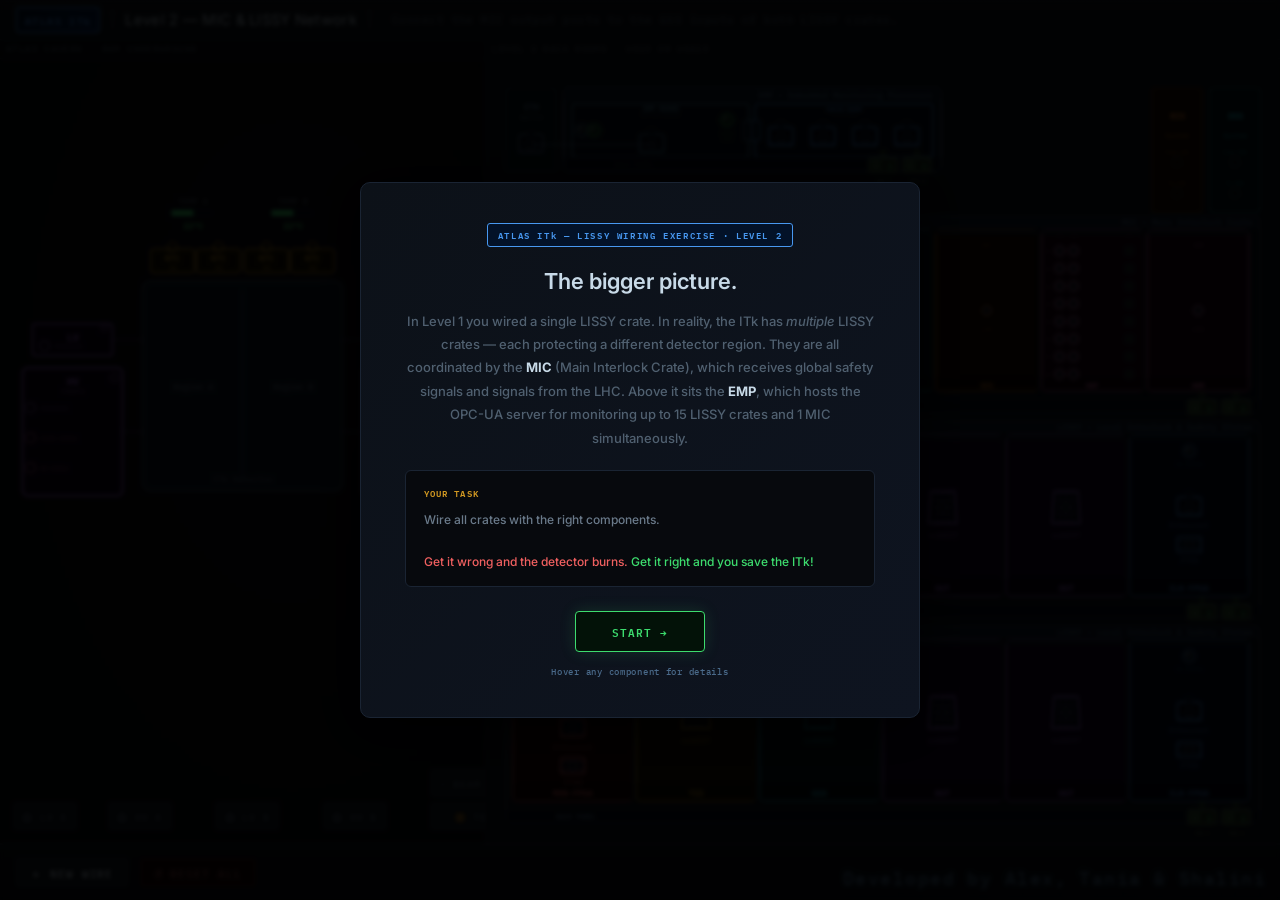
==== commit de65d1aa: "Update index.html" ====
--- a/projects/interlock-level2/index.html
+++ b/projects/interlock-level2/index.html
@@ -325,7 +325,7 @@
   position: fixed;
   inset: 0;
   background: rgba(0,0,0,.88);
-  z-index: 300;
+  z-index: 1000;
   align-items: center;
   justify-content: center;
   backdrop-filter: blur(2px);
@@ -2954,2788 +2954,3 @@
 </div>
 </body>
 </html>
-<!DOCTYPE html>
-<html lang="en">
-<head>
-<meta charset="UTF-8">
-<meta name="viewport" content="width=device-width, initial-scale=1.0">
-<title>ITk Interlock — Level 2: MIC & LISSY Network</title>
-<style>
-@import url('https://fonts.googleapis.com/css2?family=IBM+Plex+Mono:wght@400;500;600&family=Inter:wght@300;400;500;600&display=swap');
-
-:root {
-  --bg:        #07090d;
-  --panel:     #0c1118;
-  --panel2:    #111820;
-  --border:    #1a2433;
-  --border2:   #243040;
-  --text:      #bccad8;
-  --dim:       #445566;
-  --green:     #3ddc6e;
-  --red:       #f06060;
-  --amber:     #f0b030;
-  --blue:      #4898f0;
-  --purple:    #b070f0;
-  --cyan:      #20c8e0;
-  --orange:    #f08030;
-  --pink:      #f472b6;
-  --green-d:   #031208;
-  --red-d:     #1e0404;
-
-  /* Responsive base sizes */
-  --topbar-h:   clamp(40px, 4vh, 56px);
-  --tray-h:     clamp(56px, 6vh, 76px);
-}
-
-*, *::before, *::after { box-sizing: border-box; margin: 0; padding: 0; }
-
-/* Fluid base: scales generously with screen size */
-html { font-size: clamp(14px, min(1.4vw, 2vh), 22px); }
-
-body {
-  background: var(--bg);
-  color: var(--text);
-  font-family: 'Inter', sans-serif;
-  font-size: 0.8rem;
-  font-weight: 500;
-  height: 100vh;
-  height: 100dvh;
-  overflow: hidden;
-  display: flex;
-  flex-direction: column;
-}
-
-/* ── Top bar ── */
-#topbar {
-  height: var(--topbar-h);
-  flex-shrink: 0;
-  background: linear-gradient(to bottom, #111820, #0c1118);
-  border-bottom: 1px solid var(--border);
-  display: flex;
-  align-items: center;
-  padding: 0 clamp(8px, 2vw, 16px);
-  gap: clamp(6px, 1vw, 12px);
-  z-index: 20;
-  box-shadow: 0 1px 12px rgba(0,0,0,.4);
-  overflow: hidden;
-}
-.badge {
-  font-family: 'IBM Plex Mono', monospace;
-  font-size: 0.55rem;
-  font-weight: 600;
-  letter-spacing: .14em;
-  border: 1px solid var(--blue);
-  color: var(--blue);
-  background: linear-gradient(135deg,#031228,#062050);
-  border-radius: 3px;
-  padding: 3px 8px;
-  white-space: nowrap;
-}
-#topbar h1 {
-  font-size: 0.82rem;
-  font-weight: 400;
-  color: #c8dae8;
-  letter-spacing: .02em;
-  white-space: nowrap;
-  overflow: hidden;
-  text-overflow: ellipsis;
-}
-.tb-sep { width: 1px; height: 20px; background: var(--border2); flex-shrink: 0; }
-#status-strip {
-  font-family: 'IBM Plex Mono', monospace;
-  font-size: 0.62rem;
-  color: var(--dim);
-  flex: 1;
-  padding: 0 10px;
-  letter-spacing: .04em;
-  white-space: nowrap;
-  overflow: hidden;
-  text-overflow: ellipsis;
-}
-#status-strip.warn { color: var(--amber); }
-#status-strip.ok   { color: var(--green); }
-#status-strip.err  { color: var(--red);   }
-
-/* ── Main split ── */
-#main {
-  display: grid;
-  grid-template-columns: 38% 62%;
-  grid-template-rows: 1fr var(--tray-h);
-  flex: 1;
-  min-height: 0;
-  overflow: hidden;
-}
-
-/* ── Detector panel ── */
-#det-panel {
-  position: relative;
-  background: radial-gradient(ellipse at 60% 40%, #0e0a14 0%, #07090d 70%);
-  border-right: 1px solid var(--border);
-  border-bottom: 1px solid var(--border);
-  overflow: hidden;
-  min-height: 0;
-  height: 100%;
-}
-#det-panel::after {
-  content: '';
-  position: absolute;
-  inset: 0;
-  pointer-events: none;
-  z-index: 1;
-  background: repeating-linear-gradient(to bottom, transparent 0px, transparent 2px, rgba(0,0,0,.06) 2px, rgba(0,0,0,.06) 4px);
-}
-#det-label {
-  position: absolute;
-  top: 0; left: 0; right: 0;
-  font-family: 'IBM Plex Mono', monospace;
-  font-size: 0.48rem;
-  letter-spacing: .16em;
-  color: var(--dim);
-  text-transform: uppercase;
-  padding: 0.4em 0.7em;
-  border-bottom: 1px solid var(--border);
-  background: linear-gradient(to bottom, #0e1018, transparent);
-  pointer-events: none;
-  z-index: 2;
-}
-#det-heat-overlay {
-  position: absolute;
-  inset: 0;
-  pointer-events: none;
-  opacity: 0;
-  transition: background .5s;
-  z-index: 2;
-}
-
-/* ── Rack panel ── */
-#rack-panel {
-  position: relative;
-  background: var(--panel);
-  border-bottom: 1px solid var(--border);
-  overflow: hidden;
-  min-height: 0;
-  height: 100%;
-}
-#rack-label {
-  position: absolute;
-  top: 0; left: 0; right: 0;
-  font-family: 'IBM Plex Mono', monospace;
-  font-size: 0.48rem;
-  letter-spacing: .16em;
-  color: var(--dim);
-  text-transform: uppercase;
-  padding: 0.4em 0.7em;
-  border-bottom: 1px solid var(--border);
-  background: linear-gradient(to bottom, #111820, transparent);
-  pointer-events: none;
-  z-index: 2;
-}
-
-/* ── Wire tray ── */
-#wire-tray {
-  grid-column: 1 / 3;
-  background: linear-gradient(to top, #080b10, #0c1118);
-  border-top: 1px solid var(--border);
-  padding: 0 clamp(8px, 1.5vw, 16px);
-  display: flex;
-  align-items: center;
-  gap: clamp(6px, 1vw, 14px);
-  overflow: hidden;
-  height: var(--tray-h);
-  flex-shrink: 0;
-  flex-wrap: nowrap;
-}
-
-/* ── Tray buttons ── */
-#new-wire-btn, #reset-btn {
-  font-family: 'IBM Plex Mono', monospace;
-  font-size: 0.62rem;
-  font-weight: 600;
-  padding: 0.35em 1.2em;
-  border-radius: 3px;
-  cursor: pointer;
-  letter-spacing: .08em;
-  transition: all .15s;
-  flex-shrink: 0;
-  text-transform: uppercase;
-  white-space: nowrap;
-}
-#new-wire-btn {
-  border: 1px solid var(--border2);
-  background: var(--panel2);
-  color: var(--text);
-}
-#new-wire-btn:hover { background: var(--border); border-color: var(--blue); color: var(--blue); }
-#new-wire-btn.active { background: #061828; border-color: var(--blue); color: var(--blue); box-shadow: 0 0 10px rgba(72,152,240,.2); }
-#reset-btn { border: 1px solid #3a1010; background: #160505; color: #804040; }
-#reset-btn:hover { border-color: var(--red); color: var(--red); background: var(--red-d); }
-
-/* ── Detector supply/power buttons ── */
-#power-on-lv-a, #power-on-hv-a, #power-on-lv-b, #power-on-hv-b {
-  position: absolute;
-  bottom: clamp(8px, 1.5vh, 14px);
-  font-family: 'IBM Plex Mono', monospace;
-  font-size: 0.55rem;
-  font-weight: 600;
-  padding: 0.4em 0.9em;
-  border-radius: 3px;
-  border: 1px solid var(--border2);
-  background: var(--panel2);
-  color: var(--dim);
-  cursor: pointer;
-  letter-spacing: .08em;
-  transition: all .2s;
-  z-index: 3;
-  text-transform: uppercase;
-  white-space: nowrap;
-}
-#power-on-lv-a { left: 0.7rem; }
-#power-on-hv-a { left: 6rem; }
-#power-on-lv-b { left: 12rem; }
-#power-on-hv-b { left: 18rem; }
-#power-on-lv-a.ready, #power-on-hv-a.ready,
-#power-on-lv-b.ready, #power-on-hv-b.ready {
-  border-color: var(--green);
-  color: var(--green);
-  background: var(--green-d);
-}
-
-/* ── LHC Handshake button ── */
-/* Stacked LHC controls — right side of detector panel */
-#lhc-stack {
-  position: absolute;
-  bottom: clamp(8px,1.5vh,14px);
-  left: 24rem;
-  display: flex;
-  flex-direction: column;
-  gap: 5px;
-  z-index: 3;
-}
-#lhc-btn {
-  font-family: 'IBM Plex Mono', monospace;
-  font-size: 0.55rem;
-  font-weight: 600;
-  padding: 0.4em 0.9em;
-  border-radius: 3px;
-  border: 1px solid var(--border2);
-  background: var(--panel2);
-  color: var(--dim);
-  cursor: pointer;
-  letter-spacing: .08em;
-  transition: all .4s;
-  text-transform: uppercase;
-  white-space: nowrap;
-  user-select: none;
-}
-#lhc-btn.permit-off { border-color: var(--red);   color: var(--red);   }
-#lhc-btn.permit-on  { border-color: var(--green);  color: var(--green); box-shadow: 0 0 16px rgba(61,220,110,.4); animation: glow-pulse .8s infinite; }
-#beam-stable-btn {
-  font-family: 'IBM Plex Mono', monospace;
-  font-size: 0.55rem;
-  font-weight: 600;
-  padding: 0.4em 0.9em;
-  border-radius: 3px;
-  border: 1px solid var(--border2);
-  background: var(--panel2);
-  color: var(--dim);
-  cursor: pointer;
-  letter-spacing: .08em;
-  transition: all .2s;
-  text-transform: uppercase;
-  white-space: nowrap;
-}
-#beam-stable-btn:hover { border-color: var(--amber); color: var(--amber); }
-#beam-stable-btn.active { border-color: var(--green); color: var(--green); box-shadow: 0 0 12px rgba(61,220,110,.3); }
-
-/* ── Global SVG overlay ── */
-#global-svg {
-  position: fixed;
-  inset: 0;
-  width: 100%;
-  height: 100%;
-  pointer-events: none;
-  z-index: 6;
-  overflow: visible;
-}
-
-/* ── Tooltip ── */
-#tooltip {
-  position: fixed;
-  background: linear-gradient(135deg, #111e2e, #0c1420);
-  border: 1px solid var(--border2);
-  border-radius: 6px;
-  padding: 0.6em 0.9em;
-  max-width: clamp(180px, 20vw, 280px);
-  pointer-events: none;
-  z-index: 60;
-  display: none;
-  box-shadow: 0 4px 24px rgba(0,0,0,.6);
-}
-svg text { font-weight: 600; }
-#tt-title { font-weight: 600; font-size: 0.72rem; color: #d8eaf8; margin-bottom: 4px; }
-#tt-body  { font-size: 0.64rem; color: #506070; line-height: 1.6; }
-
-/* ── Overlays ── */
-.overlay {
-  display: none;
-  position: fixed;
-  inset: 0;
-  background: rgba(0,0,0,.88);
-  z-index: 300;
-  align-items: center;
-  justify-content: center;
-  backdrop-filter: blur(2px);
-  padding: 16px;
-}
-.overlay.active { display: flex; }
-.ov-card {
-  border-radius: 8px;
-  padding: clamp(20px, 3vh, 32px) clamp(20px, 3vw, 36px);
-  max-width: min(440px, 95vw);
-  width: 100%;
-  text-align: center;
-  box-shadow: 0 8px 48px rgba(0,0,0,.7);
-}
-.ov-card h2 { font-size: 1rem; font-weight: 600; margin: 10px 0 9px; }
-.ov-card p  { font-size: 0.72rem; line-height: 1.75; margin-bottom: 20px; color: #708090; }
-.ov-card .big { font-size: 2.6rem; display: block; margin-bottom: 4px; }
-.fire-card { background: linear-gradient(135deg, #1a0505, #120303); border: 1px solid #6a1818; }
-.fire-card h2 { color: var(--red); }
-.ok-card   { background: linear-gradient(135deg, #030f08, #041208); border: 1px solid #1a5a30; }
-.ok-card h2 { color: var(--green); }
-.ov-btn {
-  display: inline-block;
-  padding: clamp(6px, 0.8vh, 8px) clamp(18px, 2vw, 26px);
-  border-radius: 3px;
-  border: 1px solid;
-  background: transparent;
-  font-family: 'IBM Plex Mono', monospace;
-  font-size: 0.6rem;
-  font-weight: 600;
-  cursor: pointer;
-  letter-spacing: .08em;
-  transition: all .15s;
-  text-transform: uppercase;
-}
-.fire-btn { border-color: #6a1818; color: var(--red); }
-.ok-btn   { border-color: #1a5a30; color: var(--green); }
-.ok-btn:hover { background: var(--green-d); }
-
-/* ── Intro overlay specifics ── */
-#intro-ov > div {
-  max-width: min(560px, 92vw);
-  width: 100%;
-  font-size: 0.78rem;
-}
-
-/* ── Status strip 2 ── */
-#status-strip2 {
-  font-family: 'IBM Plex Mono', monospace;
-  font-size: 0.62rem;
-  color: #445566;
-  padding: 0 12px;
-  white-space: nowrap;
-  overflow: hidden;
-  text-overflow: ellipsis;
-  flex: 1;
-  border-left: 1px solid var(--border2);
-  letter-spacing: .03em;
-  transition: color .3s;
-}
-
-/* ── Animations ── */
-@keyframes signal-flow { to { stroke-dashoffset: -20; } }
-.sig-trace {
-  stroke-dasharray: 5 3;
-  animation: signal-flow 1s linear infinite;
-  opacity: 0;
-  transition: opacity 1.2s;
-}
-.sig-trace.active { opacity: 1; }
-@keyframes glow-pulse { 0%,100%{opacity:1} 50%{opacity:.5} }
-
-/* ── Ice overlay ── */
-#ice-overlay { display: none; position: fixed; inset: 0; z-index: 99; pointer-events: none; }
-#ice-overlay.active { display: block; }
-#ice-overlay canvas { position: absolute; inset: 0; width: 100%; height: 100%; }
-
-/* ── Scrollable overlays ── */
-#mon-ov, #autotest-ov {
-  align-items: flex-start;
-  overflow-y: auto;
-  padding: clamp(12px, 2vw, 20px);
-}
-</style>
-</head>
-<body>
-
-<!-- Intro overlay -->
-<div class="overlay active" id="intro-ov">
-  <div style="background:linear-gradient(135deg,#0c1118,#0e1420);border:1px solid #1a2433;border-radius:10px;padding:40px 44px;max-width:560px;text-align:center;box-shadow:0 8px 48px rgba(0,0,0,.8);">
-    <div style="font-family:'IBM Plex Mono',monospace;font-size:9px;font-weight:600;letter-spacing:.18em;color:#4898f0;background:#031228;border:1px solid #4898f0;border-radius:3px;display:inline-block;padding:3px 10px;margin-bottom:20px;">ATLAS ITk — LISSY WIRING EXERCISE · LEVEL 2</div>
-    <div style="font-size:22px;font-weight:600;color:#c8dae8;margin-bottom:14px;line-height:1.3;">The bigger picture.</div>
-    <p style="font-size:13px;color:#506070;line-height:1.8;margin-bottom:20px;">
-      In Level 1 you wired a single LISSY crate. In reality, the ITk has <em>multiple</em> LISSY crates — each protecting a different detector region. They are all coordinated by the <strong style="color:#c8dae8">MIC</strong> (Main Interlock Crate), which receives global safety signals and signals from the LHC. Above it sits the <strong style="color:#c8dae8">EMP</strong>, which hosts the OPC-UA server for monitoring up to 15 LISSY crates and 1 MIC simultaneously.
-    </p>
-    <div style="background:#07090d;border:1px solid #1a2433;border-radius:6px;padding:14px 18px;margin-bottom:24px;text-align:left;">
-      <div style="font-family:'IBM Plex Mono',monospace;font-size:9px;font-weight:600;letter-spacing:.12em;color:#d29922;margin-bottom:8px;">YOUR TASK</div>
-      <p style="font-size:12px;color:#6a7a8a;line-height:1.75;margin:0;">
-        Wire all crates with the right components.
-        <br><br>
-        <span style="color:#f06060;">Get it wrong and the detector burns.</span>
-        <span style="color:#3ddc6e;"> Get it right and you save the ITk!</span>
-      </p>
-
-    </div>
-    <button onclick="document.getElementById('intro-ov').classList.remove('active')"
-      style="font-family:'IBM Plex Mono',monospace;font-size:11px;font-weight:600;padding:10px 36px;border-radius:4px;border:1px solid var(--green, #3ddc6e);background:#031208;color:#3ddc6e;cursor:pointer;letter-spacing:.1em;transition:all .2s;text-transform:uppercase;box-shadow:0 0 16px rgba(61,220,110,.15);"
-      onmouseover="this.style.background='#052a10'" onmouseout="this.style.background='#031208'">
-      Start →
-    </button>
-    <div style="margin-top:14px;font-family:'IBM Plex Mono',monospace;font-size:9px;color:#4a6a8a;letter-spacing:.08em;">Hover any component for details</div>
-  </div>
-</div>
-
-<!-- Fire overlay -->
-<div class="overlay" id="fire-ov">
-  <div class="ov-card fire-card">
-    <span class="big fire-anim">🔥</span>
-    <h2 id="fire-title">Wrong connection</h2>
-    <p id="fire-body"></p>
-    <button class="ov-btn fire-btn" onclick="dismissError()">OK, got it</button>
-  </div>
-</div>
-
-<!-- Success overlay -->
-<div class="overlay" id="ok-ov">
-  <div class="ov-card ok-card">
-    <span class="big">✓</span>
-    <h2>Both LISSYs connected!</h2>
-    <p id="ok-body">MIC output ports linked to both LISSY GSS inputs. The full interlock chain — EMP → MIC → LISSY 1 & 2 — is complete. Global safety signals will now reach both detector regions.</p>
-    <button class="ov-btn ok-btn" onclick="document.getElementById('ok-ov').classList.remove('active')">Continue</button>
-  </div>
-</div>
-
-<!-- Ice overlay -->
-<div id="ice-overlay"><canvas id="ice-canvas"></canvas></div>
-
-<!-- EMP Monitoring Plots Overlay -->
-<div class="overlay" id="emp-mon-ov" style="align-items:flex-start;padding:20px;overflow-y:auto;">
-  <div style="background:#0c1118;border:1px solid #1a2433;border-radius:8px;padding:20px;width:100%;max-width:900px;margin:auto;">
-    <div style="display:flex;justify-content:space-between;align-items:center;margin-bottom:16px;">
-      <span style="font-family:'IBM Plex Mono',monospace;font-size:12px;font-weight:600;color:#8aad7a;letter-spacing:.1em;">MONITORING PLOTS — EMP OPC-UA</span>
-      <button onclick="document.getElementById('emp-mon-ov').classList.remove('active')" style="font-family:'IBM Plex Mono',monospace;font-size:10px;padding:4px 12px;border:1px solid #1a2433;background:#111820;color:#6a7a8a;border-radius:3px;cursor:pointer;">CLOSE</button>
-    </div>
-    <div id="emp-mon-grid" style="display:grid;grid-template-columns:1fr 1fr 1fr;gap:12px;"></div>
-  </div>
-</div>
-
-<!-- Tooltip -->
-<div id="tooltip"><div id="tt-title"></div><div id="tt-body"></div></div>
-
-<!-- Global wire SVG -->
-<svg id="global-svg" xmlns="http://www.w3.org/2000/svg">
-  <defs>
-    <filter id="glow-green"><feGaussianBlur stdDeviation="2.5" result="blur"/><feMerge><feMergeNode in="blur"/><feMergeNode in="SourceGraphic"/></feMerge></filter>
-    <filter id="glow-blue"><feGaussianBlur stdDeviation="2" result="blur"/><feMerge><feMergeNode in="blur"/><feMergeNode in="SourceGraphic"/></feMerge></filter>
-    <filter id="glow-cyan"><feGaussianBlur stdDeviation="2" result="blur"/><feMerge><feMergeNode in="blur"/><feMergeNode in="SourceGraphic"/></feMerge></filter>
-    <marker id="arr-cyan" markerWidth="8" markerHeight="6" refX="7" refY="3" orient="auto">
-      <path d="M0 0.5L7 3L0 5.5" fill="none" stroke="#20c8e0" stroke-width="1.2" stroke-linecap="round"/>
-    </marker>
-  </defs>
-  <g id="placed-wires"></g>
-  <path id="ghost-path" fill="none" stroke="#a0b8cc" stroke-width="1.5" stroke-dasharray="4 3" opacity="0" pointer-events="none"/>
-</svg>
-
-<!-- Layout -->
-<div id="topbar">
-  <div class="badge">ATLAS ITk</div>
-  <div class="tb-sep"></div>
-  <h1>Level 2 — MIC &amp; LISSY Network</h1>
-  <div class="tb-sep"></div>
-  <span id="status-strip">Connect the MIC output ports to the GSS inputs of both LISSY crates.</span>
-</div>
-
-<div id="main">
-  <div id="det-panel">
-    <div id="det-label">ATLAS Cavern · 80m underground</div>
-    <div id="det-heat-overlay"></div>
-    <button id="power-on-lv-a" onclick="powerOnSupply('lv','a')">⏻  LV A</button>
-    <button id="power-on-hv-a" onclick="powerOnSupply('hv','a')">⏻  HV A</button>
-    <button id="power-on-lv-b" onclick="powerOnSupply('lv','b')">⏻  LV B</button>
-    <button id="power-on-hv-b" onclick="powerOnSupply('hv','b')">⏻  HV B</button>
-    <div id="lhc-stack">
-      <div id="lhc-btn" onclick="explainBeamPermit()" onmouseenter="showLHCTip(event)" onmouseleave="hideTip()">⚡ BEAM INJECTION PERMIT</div>
-      <button id="beam-stable-btn" onclick="triggerBeamStable()">🔆 TEST BEAM STABLE</button>
-    </div>
-    <svg id="det-svg" width="100%" height="100%" style="position:absolute;inset:0;display:block;" xmlns="http://www.w3.org/2000/svg">
-      <g id="det-nodes"></g>
-      <g id="det-ports"></g>
-    </svg>
-  </div>
-
-  <div id="rack-panel">
-    <div id="rack-label">Level 2 rack rooms · US15 or USA15</div>
-    <svg id="rack-svg" width="100%" height="100%" style="position:absolute;inset:0;display:block;" xmlns="http://www.w3.org/2000/svg">
-      <defs>
-        <filter id="glow-green-r"><feGaussianBlur stdDeviation="2.5" result="blur"/><feMerge><feMergeNode in="blur"/><feMergeNode in="SourceGraphic"/></feMerge></filter>
-        <filter id="glow-blue-r"><feGaussianBlur stdDeviation="2" result="blur"/><feMerge><feMergeNode in="blur"/><feMergeNode in="SourceGraphic"/></feMerge></filter>
-      </defs>
-      <g id="rack-bg"></g>
-      <g id="rack-ports"></g>
-    </svg>
-  </div>
-
-  <div id="wire-tray">
-    <button id="new-wire-btn" onclick="startNewWire()">＋ New wire</button>
-    <button id="reset-btn" onclick="resetGame()">↺ Reset all</button>
-    <span id="status-strip2" style="font-family:'IBM Plex Mono',monospace;font-size:10px;color:#445566;padding:0 10px;"></span>
-  </div>
-</div>
-
-<script>
-// ══════════════════════════════════════════════════
-// TOOLTIPS
-// ══════════════════════════════════════════════════
-const TIPS = {
-  detector:  {t:'ITk Strip Detector',
-    b:'~60 million readout channels. The MIC coordinates interlock protection across all detector regions by distributing DSS and BIS signals to each LISSY via Transfer Modules.'},
-  emp:       {t:'EMP — Embedded Monitoring Processor',
-    b:'Interface between MON-FPGA and DCS computers. Hosts the OPC-UA server publishing the full interlock state (up to 15 LISSY + 1 MIC) at ~10 Hz. Connected to MON-FPGA via dedicated serial link; the RJ45 board provides Ethernet to DCS via FMC link.'},
-  emp_board_main: {t:'EMP Board — OPC-UA Server',
-    b:'The main processing board hosting the OPC-UA server. Publishes monitoring data from all connected LISSY crates and the MIC to the DCS (WinCC) at ~10 Hz. Connects to the 16RJ45 board via FMC link for network output.'},
-  emp_board_rj45: {t:'16RJ45 Board — Ethernet Hub',
-    b:'Provides 16 Ethernet ports for connections to MIC and LISSY crates (4 shown here for clarity). Each port carries monitoring data from one crate MON-FPGA to the EMP OPC-UA server. Connected to the EMP board via FMC (FPGA Mezzanine Card) link.'},
-  emp_board: {t:'EMP Board',
-    b:'Main processing board of the EMP. Connects to the RJ45 board via an FMC link.'},
-  mic:       {t:'MIC — Main Interlock Crate',
-    b:'19" 3U modular crate. Receives DSS signals (up to 6 channels, current-loop) and one BIS signal (RS485). Distributes them to all LISSY crates via Transfer Modules. Redundant PSU on UPS. Uses same MON-FPGA as LISSY — pin-compatible, same firmware.'},
-  mic_out:   {t:'TM Output → LISSY GSS (subD15)',
-    b:'Each TM sends 6 DSS + 1 BIS + 3 spare signals to each LISSY. Standard interlock: 3.3V=OK, 0V=INTERLOCK. E_EXIT/Cont_A/Cont_B are open-collector — TM provides 10kΩ pull-up resistors.'},
-  lissy1:    {t:'LISSY Crate 1',
-    b:'Protects one ITk region. Its GSS module receives global signals from the MIC Transfer Module via subD15. Without this connection, the LISSY is blind to DSS emergency stops, continental interlocks, and BIS beam signals.'},
-  lissy2:    {t:'LISSY Crate 2',
-    b:'Second region. Identical architecture. The MIC TM sends both LISSYs the same global signal set — both must be connected for full coverage.'},
-  dss_system:{t:'DSS System — Detector Safety System',
-    b:'The ATLAS-wide safety system that monitors detector conditions: cooling, power, access. Sends up to 6 signals (current loop: closed=OK, open=INTERLOCK) to the MIC DSS module. Three of these — E_EXIT (emergency exit), Cont_A (continental A), Cont_B (continental B) — are routed directly to every LISSY GSS via open-collector lines and cannot be masked by any firmware. The DSS also receives one return signal from the MIC (logical OR of LISSY states).'},
-  bis_system:{t:'BIS — Beam Interface System',
-    b:'The LHC-side interlock system. Sends one RS485 differential signal to the MIC BIS module to communicate beam conditions. The HVP Master in the MIC responds with the ITk HV status — this is the LHC handshake: the LHC only permits beam if the ITk HV is in a safe state. Without this handshake, beam injection is blocked.'},
-  gss_port:  {t:'GSS Input Port (subD15)',
-    b:'Receives MIC TM cable. Pins 6/16/26 carry E_EXIT, Cont_A, Cont_B — hardwired open-collector signals that bypass all firmware and cannot be masked.'},
-  mic_mon:   {t:'MON-FPGA (MIC Slot 1)',
-    b:'Same module as in LISSY — pin-compatible, same firmware concept. Monitors all IO via I²C (0x25–0x27). Connected to EMP for DCS reporting. All inputs and outputs in MIC are monitored here.'},
-  mic_tm1:   {t:'TM — Transfer Module 1',
-    b:'Connects to two LISSY crates via two subD15 connectors. Sends 6 DSS + 1 BIS + 3 spare signals to each. Receives up to 3 signals back per LISSY (6 total). Open-collector lines need 10kΩ pull-ups.'},
-  mic_tm2:   {t:'TM — Transfer Module 2',
-    b:'Second TM — identical to TM1. Each TM covers two LISSYs; two TMs cover four. Up to 8 TMs per MIC crate.'},
-  mic_dss:   {t:'DSS — Detector Safety System Module',
-    b:'Receives up to 6 signals from the ATLAS DSS via current loops (closed=OK, open=INTERLOCK). E_EXIT, Cont_A, Cont_B distributed to all TMs via backplane as open-collector. Can also send one signal back to DSS (OR of TM return signals). Can be installed inside LISSY for small setups without a MIC.'},
-  mic_bis:   {t:'BIS — Beam Interface System Module',
-    b:'Receives one RS485 differential signal from the LHC Beam Interface System. Translates to standard interlock, distributed to all TMs via backplane. Monitored by MON-FPGA. Critical for the LHC/ITk HV handshake.'},
-  mic_hvp:   {t:'HVP — HV Present Module',
-    b:'Reads signals from up to 8 HV crates: "HV crate power" (3.3V=ON) and "HV ON" (3.3V=all channels OFF, 0V=at least one ON). Logically combines to 8 summary signals → HVP Master. All 16 inputs opto-coupled and monitored.'},
-  mic_hvm:   {t:'HVM / HVP Master',
-    b:'Collects up to 8 signals from up to 5 HVP modules. Logically combines to one summary, converts to RS485, sends to BIS. This IS the LHC handshake: it tells the collider whether ITk HV is in a safe state for beam.'},
-};
-function showTip(key,evt){
-  const t=TIPS[key]; if(!t) return;
-  const el=document.getElementById('tooltip');
-  document.getElementById('tt-title').textContent=t.t;
-  document.getElementById('tt-body').textContent=t.b;
-  el.style.display='block'; moveTip(evt);
-}
-function moveTip(evt){
-  const el=document.getElementById('tooltip');
-  let x=evt.clientX+14, y=evt.clientY+10;
-  if(x+250>window.innerWidth) x=evt.clientX-256;
-  if(y+140>window.innerHeight) y=evt.clientY-140;
-  el.style.left=x+'px'; el.style.top=y+'px';
-}
-function hideTip(){document.getElementById('tooltip').style.display='none';}
-document.addEventListener('mousemove',e=>{
-  if(document.getElementById('tooltip').style.display==='block') moveTip(e);
-});
-
-// ══════════════════════════════════════════════════
-// STATE
-// ══════════════════════════════════════════════════
-const NS = 'http://www.w3.org/2000/svg';
-const WIRE_COLOR = '#a0b8cc';
-let placedConnections = new Set();
-let usedPorts = new Set();
-let pendingFrom = null;
-
-// Required: MIC out 1 → LISSY1 GSS, MIC out 2 → LISSY2 GSS
-const VALID_CONNECTIONS = [
-  ['mic-tm1-a',    'lissy1-gss-out'],
-  ['mic-tm2-a',    'lissy2-gss-out'],
-  ['p-dss-in',     'mic-dss-male'],
-  ['p-global-dss', 'mic-dss-female'],
-];
-
-function connKey(a,b){ return [a,b].sort().join('|'); }
-
-// ══════════════════════════════════════════════════
-// SCALE FACTOR — SVG text scales with panel size
-// ══════════════════════════════════════════════════
-let SVG_SCALE = 1.0; // updated in renderRack/renderDetector
-
-function computeScale(){
-  const rack = document.getElementById('rack-svg');
-  const W = rack ? rack.clientWidth  : 900;
-  const H = rack ? rack.clientHeight : 600;
-  // Reference: 900×600 = scale 1.0. Scale proportionally.
-  SVG_SCALE = Math.max(0.7, Math.min(2.0, Math.sqrt((W * H) / (900 * 600))));
-}
-
-// ══════════════════════════════════════════════════
-// SVG HELPERS
-// ══════════════════════════════════════════════════
-function svgEl(tag,attrs,parent){
-  const e=document.createElementNS(NS,tag);
-  for(const[k,v] of Object.entries(attrs)) e.setAttribute(k,v);
-  if(parent) parent.appendChild(e);
-  return e;
-}
-function rect(p,x,y,w,h,rx,fill,stroke,sw=1){
-  return svgEl('rect',{x,y,width:w,height:h,rx,fill,stroke,'stroke-width':sw},p);
-}
-function text(p,x,y,s,fill,size,weight=600,anchor='middle'){
-  const scaledSize = Math.round(size * SVG_SCALE * 10) / 10;
-  const t=svgEl('text',{x,y,fill,'font-size':scaledSize,'font-weight':weight,
-    'font-family':"'IBM Plex Mono',monospace",'text-anchor':anchor,
-    'dominant-baseline':'central','pointer-events':'none'},p);
-  t.textContent=s; return t;
-}
-function line(p,x1,y1,x2,y2,stroke,sw=1){
-  return svgEl('line',{x1,y1,x2,y2,stroke,'stroke-width':sw,'stroke-linecap':'round'},p);
-}
-function mkG(p,tipKey){
-  const g=svgEl('g',{},p);
-  if(tipKey){
-    g.addEventListener('mouseenter',e=>showTip(tipKey,e));
-    g.addEventListener('mouseleave',hideTip);
-  }
-  return g;
-}
-
-// ══════════════════════════════════════════════════
-// PORT SYSTEM
-// ══════════════════════════════════════════════════
-const portCoords = {};
-
-function addPortAt(parent,id,x,y,color){
-  portCoords[id]={x,y};
-  const g=svgEl('g',{id:'pg-'+id,cursor:'pointer','pointer-events':'all'},parent);
-  const hit=svgEl('rect',{x:x-8,y:y-8,width:16,height:16,fill:'transparent',id:'pc-'+id},g);
-  g.addEventListener('click',e=>{e.stopPropagation();handlePort(id);});
-  g.addEventListener('mouseenter',()=>{ hit.setAttribute('fill',color+'30'); });
-  g.addEventListener('mouseleave',()=>{ if(pendingFrom!==id) hit.setAttribute('fill','transparent'); });
-}
-
-
-
-function getPortXY(id){
-  const el=document.getElementById('pc-'+id);
-  if(el){ const r=el.getBoundingClientRect(); return{x:r.left+r.width/2,y:r.top+r.height/2}; }
-  return portCoords[id]||{x:0,y:0};
-}
-
-// ══════════════════════════════════════════════════
-// RENDER DETECTOR — two regions, each with NTCs, LV, HV
-// ══════════════════════════════════════════════════
-function renderDetector(){
-  computeScale();
-  const svg=document.getElementById('det-svg');
-  const W=svg.clientWidth, H=svg.clientHeight;
-  const dn=document.getElementById('det-nodes');
-  const dp=document.getElementById('det-ports');
-  dn.innerHTML=''; dp.innerHTML='';
-
-  const cx=W/2, dw=Math.min(W*0.52,200), dh=Math.min(H*0.48,210), dy=H*0.30;
-
-  // Silicon strips
-  for(let i=-5;i<=5;i++) line(dn,cx+i*Math.floor(dw/12),dy+8,cx+i*Math.floor(dw/12),dy+dh-8,'#1a3050',0.5);
-
-  const dg=mkG(dn,'detector');
-  rect(dg,cx-dw/2,dy,dw,dh,8,'#0e1828','#8ab0d060',1.5);
-
-  // Divider between regions
-  line(dg,cx,dy+10,cx,dy+dh-10,'#2a4060',1);
-  text(dg,cx-dw/4,dy+dh/2,'Region A','#a0c0d870',8);
-  text(dg,cx+dw/4,dy+dh/2,'Region B','#a0c0d870',8);
-  text(dg,cx,dy+dh-12,'ITk Detector','#a0c0d860',7);
-
-  // Status indicator (no default text)
-  svgEl('text',{x:cx,y:dy+dh+16,'font-family':"'IBM Plex Mono',monospace",'font-size':8,'font-weight':600,fill:'#445566','text-anchor':'middle','dominant-baseline':'central',id:'det-status-txt'},dn).textContent='';
-
-  // ── Region A (left) — NTC A1, NTC A2, LV A, HV A ──
-  const axL=cx-dw/2-50, ayNtc=dy+dh*0.25, ayLV=dy+dh*0.28;
-  const ayHV=ayLV+16+12+64; // LV bottom + gap + HV half-height
-  // NTC A1
-  mkDetSensor(dn,dp,'A1',cx-dw*0.35,dy-20,'#f0b030');
-  // NTC A2
-  mkDetSensor(dn,dp,'A2',cx-dw*0.12,dy-20,'#f0b030');
-  // LV A
-  mkDetSupply(dn,dp,axL-20,ayLV,'lv-a','LV','#b070f0','#0e0318');
-  line(dn,axL-20+40,ayLV,cx-dw/2,ayLV,'#b070f050',1.2);
-  // HV A
-  mkHVSupply(dn,dp,axL-20,ayHV,'hv-a','#b070f0','#0e0318');
-  line(dn,axL-20+50,ayHV,cx-dw/2,ayHV,'#b070f050',1.2);
-
-  // ── Region B (right) — NTC B1, NTC B2, LV B, HV B ──
-  const axR=cx+dw/2+50, ayNtcB=dy+dh*0.25;
-  // NTC B1
-  mkDetSensor(dn,dp,'B1',cx+dw*0.12,dy-20,'#f0b030');
-  // NTC B2
-  mkDetSensor(dn,dp,'B2',cx+dw*0.35,dy-20,'#f0b030');
-  // LV B
-  mkDetSupply(dn,dp,axR+20,ayLV,'lv-b','LV','#b070f0','#0e0318');
-  line(dn,axR+20-40,ayLV,cx+dw/2,ayLV,'#b070f050',1.2);
-  // HV B
-  mkHVSupply(dn,dp,axR+20,ayHV,'hv-b','#b070f0','#0e0318');
-  line(dn,axR+20-50,ayHV,cx+dw/2,ayHV,'#b070f050',1.2);
-
-  // Temp gauges per region
-  mkTempGauge(dn,cx-dw/4,dy-50,'A');
-  mkTempGauge(dn,cx+dw/4,dy-50,'B');
-}
-
-function mkDetSensor(parent,dp,label,x,y,color){
-  const portId = 'ntc-'+label.toLowerCase();
-  const g=mkG(parent,'ntc'+label.toLowerCase());
-  rect(g,x-22,y-12,44,24,3,'#181000',color,1);
-  text(g,x,y-3,'NTC',color,7,600);
-  text(g,x,y+7,label,color+'80',6);
-  // Visible dashed port dot on top, registered and interactive
-  svgEl('circle',{cx:x,cy:y-14,r:5,fill:'transparent',stroke:color,'stroke-width':1.2,'stroke-dasharray':'3 2'},parent);
-  addPortAt(dp,portId,x,y-14,color);
-}
-
-function mkDetSupply(parent,dp,x,y,id,label,color,bg){
-  const g=mkG(parent,id);
-  rect(g,x-40,y-16,80,32,3,bg,color,1.2);
-  text(g,x,y-4,label,color,9,600);
-  // LED top-right corner
-  const region=id.includes('-a')?'a':'b';
-  svgEl('circle',{cx:x+32,cy:y-12,r:4,fill:color+'20',stroke:color+'60','stroke-width':1,id:'led-supply-lv-'+region},g);
-  // Port inside box, left side — matches HV style
-  svgEl('circle',{cx:x-28,cy:y+6,r:5,fill:'transparent',stroke:'#b070f0','stroke-width':1.2,'stroke-dasharray':'3 2'},g);
-  text(g,x-18,y+6,'Interlock','#b070f090',5,600,'start');
-  addPortAt(dp,id+'-conn',x-28,y+6,'#b070f0');
-}
-
-function mkHVSupply(parent,dp,x,y,id,color,bg){
-  const W=100, H=128;
-  const g=mkG(parent,id);
-  rect(g,x-W/2,y-H/2,W,H,5,bg,color,1.5);
-  text(g,x,y-H/2+12,'HV',color,9,600);
-  text(g,x,y-H/2+23,'supply',color+'70',6);
-  // LED top-right
-  const hvRegion=id.includes('-a')?'a':'b';
-  svgEl('circle',{cx:x+W/2-8,cy:y-H/2+10,r:5,fill:color+'20',stroke:color+'60','stroke-width':1,id:'led-supply-hv-'+hvRegion},g);
-  // Three dashed ports on top edge, stacked vertically
-  const portLabels=['Interlock','Crate status','HV status'];
-  const portIds=[id+'-ilk',id+'-crate',id+'-hv'];
-  const portColors=['#b070f0','#b070f0','#b070f0'];
-  const portDotColors=['#b070f0','#f472b6','#f472b6'];
-  for(let i=0;i<3;i++){
-    const py=y-H/2+40+i*30;
-    svgEl('circle',{cx:x-W/2+8,cy:py,r:5,fill:'transparent',stroke:portDotColors[i],'stroke-width':1.2,'stroke-dasharray':'3 2'},g);
-    text(g,x-W/2+18,py,portLabels[i],portDotColors[i]+'90',5,600,'start');
-    addPortAt(dp,portIds[i],x-W/2+8,py,portDotColors[i]);
-  }
-}
-
-function mkTempGauge(parent,cx,y,region){
-  const gy = y - 30; // move higher above NTCs
-  text(parent,cx,gy,'TEMP '+region,'#4a5a6a',7);
-  rect(parent,cx-22,gy+8,44,8,2,'#060e18','#1e3048',0.5);
-  svgEl('rect',{x:cx-21,y:gy+9,width:22,height:6,rx:1,fill:'#3ddc6e'},parent);
-  text(parent,cx,gy+24,'22°C','#3ddc6e',8);
-}
-
-// ══════════════════════════════════════════════════
-// RENDER RACK
-// ══════════════════════════════════════════════════
-let empY, micY, lissy1Y, lissy2Y;
-let RX, RW, RH; // rack panel coords
-
-function setAllFwLedsOn(){
-  // Apply current PSU state to all crate LEDs
-  ['lissy1','lissy2','mic','emp'].forEach(updateCrateFwLeds);
-}
-
-function addSwitches(parent,bkX,bkY,bkW,crate){
-  // Store geometry on parent so click handler can redraw
-  parent.setAttribute('data-bky',bkY);
-  parent.setAttribute('data-bkw',bkW);
-  parent.setAttribute('data-bkx',bkX);
-  drawCrateSwitch(parent,bkX+bkW-72,bkY+1,crate,0);
-  drawCrateSwitch(parent,bkX+bkW-38,bkY+1,crate,1);
-}
-
-function drawBISBox(bg,rp,x,y,w,h){
-  const cx=x+w/2;
-  const bisG=svgEl('g',{},bg);
-  bisG.addEventListener('mouseenter',e=>showTip('bis_system',e));
-  bisG.addEventListener('mouseleave',hideTip);
-  rect(bisG,x,y,w,h,3,'#180a00','#f0803060',1.2);
-  text(bisG,cx,y+h*0.22,'BIS','#f08030',8,600);
-  text(bisG,cx,y+h*0.38,'System','#f0803080',6,600);
-  const p1Y=y+h*0.60, p2Y=y+h*0.85;
-  svgEl('circle',{cx,cy:p1Y,r:5,fill:'transparent',stroke:'#4a5a6a','stroke-width':1.2,'stroke-dasharray':'3 2'},bisG);
-  text(bisG,cx,p1Y-11,'From LHC','#f0803070',5,600);
-  addPortAt(rp,'p-bis-in', cx,p1Y,'#f08030');
-  svgEl('circle',{cx,cy:p2Y,r:5,fill:'transparent',stroke:'#4a5a6a','stroke-width':1.2,'stroke-dasharray':'3 2'},bisG);
-  text(bisG,cx,p2Y-11,'To LHC','#f0803070',5,600);
-  addPortAt(rp,'p-bis-out',cx,p2Y,'#f08030');
-}
-
-function drawEthSwitch(bg,rp,x,y,w,h){
-  const cx=x+w/2;
-  const g=svgEl('g',{},bg);
-  g.addEventListener('mouseenter',e=>{
-    document.getElementById('tt-title').textContent='Ethernet Switch';
-    document.getElementById('tt-body').textContent='Central network switch connecting the EMP to the MIC and all LISSY crates via Ethernet. Each crate MON-FPGA connects here; the switch feeds all traffic to the EMP OPC-UA server.';
-    document.getElementById('tooltip').style.display='block';
-  });
-  g.addEventListener('mouseleave',()=>document.getElementById('tooltip').style.display='none');
-  rect(g,x,y,w,h,3,'#041218','#4a6a8a60',1.2);
-  text(g,cx,y+h*0.22,'ETH','#4a6a8a',8,600);
-  text(g,cx,y+h*0.36,'SWITCH','#4a6a8a80',6,600);
-  // Single Ethernet port
-  const portY=y+h*0.68;
-  mkRJ45(g,cx,portY,'#4a6a8a');
-  svgEl('circle',{cx,cy:portY,r:5,fill:'transparent',stroke:'#4a5a6a','stroke-width':1.2,'stroke-dasharray':'3 2'},g);
-  addPortAt(rp,'eth-sw-port',cx,portY,'#4a6a8a');
-}
-
-function drawEthSwitchWire(){
-  const existing = document.getElementById('eth-switch-wire');
-  if(existing) existing.remove();
-  const p1 = getPortXY('eth-sw-port');
-  const p2 = getPortXY('emp-board-eth');
-  if(!p1 || !p2) return;
-  const layer = document.getElementById('placed-wires');
-  const g = document.createElementNS('http://www.w3.org/2000/svg','g');
-  g.setAttribute('id','eth-switch-wire');
-  const mx = (p1.x + p2.x) / 2;
-  const path = document.createElementNS('http://www.w3.org/2000/svg','path');
-  path.setAttribute('d',`M${p1.x},${p1.y} C${mx},${p1.y} ${mx},${p2.y} ${p2.x},${p2.y}`);
-  path.setAttribute('fill','none');
-  path.setAttribute('stroke','#4a6a8a');
-  path.setAttribute('stroke-width','1.5');
-  path.setAttribute('stroke-linecap','round');
-  path.setAttribute('opacity','0.6');
-  path.setAttribute('data-prewired','true');
-  g.appendChild(path);
-  layer.appendChild(g);
-}
-
-function drawGlobalSignals(bg,rp,x,y,w,h){
-  const cx=x+w/2;
-  const dssG=svgEl('g',{},bg);
-  dssG.addEventListener('mouseenter',e=>showTip('dss_system',e));
-  dssG.addEventListener('mouseleave',hideTip);
-  const dssGb=dssG; // alias so inner code uses dssGb instead of bg
-  rect(dssG,x,y,w,h,3,'#041218','#20c8e060',1.2);
-  text(dssG,cx,y+h*0.22,'DSS','#20c8e0',8,600);
-  text(dssG,cx,y+h*0.38,'System','#20c8e080',6,600);
-  const p1Y=y+h*0.60, p2Y=y+h*0.85;
-  svgEl('circle',{cx,cy:p1Y,r:5,fill:'transparent',stroke:'#4a5a6a','stroke-width':1.2,'stroke-dasharray':'3 2'},dssG);
-  text(dssG,cx,p1Y-11,'From ENV','#20c8e070',5,600);
-  addPortAt(rp,'p-dss-in',cx,p1Y,'#20c8e0');
-  svgEl('circle',{cx,cy:p2Y,r:5,fill:'transparent',stroke:'#4a5a6a','stroke-width':1.2,'stroke-dasharray':'3 2'},dssG);
-  text(dssG,cx,p2Y-11,'To ENV','#20c8e070',5,600);
-  addPortAt(rp,'p-global-dss',cx,p2Y,'#20c8e0');
-}
-
-function renderRack(){
-  computeScale();
-  const svg=document.getElementById('rack-svg');
-  const W=svg.clientWidth, H=svg.clientHeight;
-  const bg=document.getElementById('rack-bg');
-  const rp=document.getElementById('rack-ports');
-  bg.innerHTML=''; rp.innerHTML='';
-
-  const pad=20, topPad=28;
-  RX=pad; RW=W-pad*2;
-  const totalH=H-topPad-pad;
-
-  // EMP slightly larger; MIC and LISSYs pushed to bottom
-  const empH=Math.floor(totalH*0.11);  // slightly taller to fit back panel
-  const lissyH=Math.floor(totalH*0.261);
-  const micH=lissyH;
-  const gap=8;
-  const totalCrateH = micH + lissyH*2 + gap*2;
-
-  empY   = topPad + 20;
-  // LISSYs and MIC pinned to bottom
-  lissy2Y= topPad + totalH - lissyH;
-  lissy1Y= lissy2Y - lissyH - gap;
-  micY   = lissy1Y - micH - gap;
-
-  // EMP is half width, left-aligned with MIC/LISSY
-  // Ethernet switch — left of EMP, width of BIS box (50px)
-  const ethSwW = 50;
-  const ethSwX = RX;
-  drawEthSwitch(bg,rp,ethSwX,empY,ethSwW,empH);
-
-  // EMP — shifted right by ethSwW + gap
-  const empGap = 8;
-  const empW = Math.floor(RW / 2);
-  const empX = ethSwX + ethSwW + empGap;
-  drawEMP(bg,rp,empX,empY,empW,empH);
-
-  // FW LEDs driven by PSU state
-  requestAnimationFrame(setAllFwLedsOn);
-  // Pre-wired: Eth switch → EMP board Ethernet
-  requestAnimationFrame(drawEthSwitchWire);
-
-  // DSS and BIS boxes — top right
-  const dssW = 50;
-  const dssH = Math.floor(empH * 1.5);
-  const dssX = RX + RW - dssW;
-  const dssY = empY;
-  drawGlobalSignals(bg,rp,dssX,dssY,dssW,dssH);
-
-  const bisW = 50;
-  const bisX = dssX - bisW - 8;
-  drawBISBox(bg,rp,bisX,dssY,bisW,dssH);
-  drawMIC(bg,rp,RX,micY,RW,micH);
-  drawLISSY(bg,rp,RX,lissy1Y,RW,lissyH,'LISSY 1','lissy1',1);
-  drawLISSY(bg,rp,RX,lissy2Y,RW,lissyH,'LISSY 2','lissy2',2);
-
-  drawPrewiredConnections(rp);
-}
-
-// ── EMP ──
-function drawEMP(bg,rp,x,y,w,h){
-  const g=mkG(bg,'emp');
-  rect(g,x,y,w,h,4,'#060e18','#4a6a8a',1.5);
-  // Top rail with label
-  rect(g,x,y,w,14,0,'#0a1828','#1e3048',0.5);
-  text(g,x+w-8,y+7,'EMP — Embedded Monitoring Processor','#4a6a8a',7,600,'end');
-
-  // Compact horizontal layout — start below top rail
-  const by=y+16, bh=h-30, gap=6;
-  const empBW=Math.floor((w-gap-16)*0.50);
-  const rj45BW=w-gap-empBW-16;
-  const empBX=x+8, rj45BX=empBX+empBW+gap;
-  const midY=by+bh/2;
-
-  // ── EMP Board — horizontal compact ──
-  const empBrd=mkG(g,'emp_board_main');
-  rect(empBrd,empBX,by,empBW,bh,3,'#070e1a','#4a8aaa',1.2);
-  // Two LEDs side by side left
-  mkLed(empBrd,empBX+10,midY,'emp-led1','#4a8aaa');
-  mkLed(empBrd,empBX+22,midY,'emp-led2','#3ddc6e');
-  // Label right of LEDs
-  text(empBrd,empBX+empBW/2,by+bh*0.08,'EMP BOARD','#4a8aaa',6,600);
-  text(empBrd,empBX+empBW/2,by+bh*0.18,'OPC-UA server','#4a8aaa50',5,400);
-  // Software status LED
-  mkLed(empBrd,empBX+empBW-22,by+bh*0.3,'emp-sw-led','#3ddc6e');
-  text(empBrd,empBX+empBW-22,by+bh*0.3+14,'SOFTWARE','#3ddc6e40',4,600);
-  text(empBrd,empBX+empBW-22,by+bh*0.3+20,'STATUS','#3ddc6e40',4,600);
-  // Ethernet port on EMP board
-  const empEthX=empBX+empBW*0.45, empEthY=midY+14;
-  mkRJ45(empBrd,empEthX,empEthY,'#4a8aaa');
-  mkPortDot(empBrd,rp,empEthX,empEthY,'#4a8aaa','emp-board-eth');
-  text(empBrd,empEthX,empEthY+14,'Ethernet','#4a8aaa60',4,400);
-  // FMC connector on right edge — slim vertical strip
-  const fmcY=midY;
-  rect(empBrd,empBX+empBW-5,fmcY-10,8,20,1,'#050a18','#4a8aaa',0.8);
-  for(let i=0;i<3;i++) svgEl('circle',{cx:empBX+empBW-1,cy:fmcY-6+i*6,r:1,fill:'#4a8aaa80'},empBrd);
-
-  // ── FMC Link ──
-  svgEl('line',{x1:empBX+empBW,y1:fmcY-4,x2:rj45BX,y2:fmcY-4,stroke:'#4a8aaa60','stroke-width':0.8,'stroke-dasharray':'2 1'},g);
-  svgEl('line',{x1:empBX+empBW,y1:fmcY+4,x2:rj45BX,y2:fmcY+4,stroke:'#4a8aaa60','stroke-width':0.8,'stroke-dasharray':'2 1'},g);
-  text(g,(empBX+empBW+rj45BX)/2,fmcY-8,'FMC','#4a8aaa50',4,600);
-
-  // ── RJ45 Board — 6 ports in 3×2 row, compact ──
-  const rj45Brd=mkG(g,'emp_board_rj45');
-  rect(rj45Brd,rj45BX,by,rj45BW,bh,3,'#070e1a','#4898f0',1.2);
-  text(rj45Brd,rj45BX+rj45BW/2,by+bh*0.08,'16RJ45 BOARD','#4898f0',5,600);
-  text(rj45Brd,rj45BX+rj45BW/2,by+bh*0.18,'4 of 16 shown','#4898f040',4,400);
-  // FMC left edge
-  rect(rj45Brd,rj45BX-3,fmcY-10,8,20,1,'#050a18','#4898f0',0.8);
-  for(let i=0;i<3;i++) svgEl('circle',{cx:rj45BX+1,cy:fmcY-6+i*6,r:1,fill:'#4898f080'},rj45Brd);
-
-  // 6 ports in a single row (3×2 compact grid)
-  const portCols=4, portRows=1;
-  const portSpX=Math.floor((rj45BW-10)/portCols);
-  const portSpY=bh;
-  let portCount=1;
-  for(let row=0;row<portRows;row++){
-    for(let col=0;col<portCols;col++){
-      const px=rj45BX+5+col*portSpX+portSpX/2;
-      const py=by+bh*0.63;
-      mkRJ45(rj45Brd,px,py,'#4898f0');
-      mkPortDot(rj45Brd,rp,px,py,'#4898f0','emp-rj45-'+portCount);
-      portCount++;
-    }
-  }
-
-  // ── Back panel with PSU switches ──
-  const bkY=y+h-14;
-  rect(g,x,bkY,w,14,0,'#060c18','#1e3048',0.5);
-  text(g,x+50,bkY+7,'BACK PANEL','#4a6a8a40',6,600,'start');
-  addSwitches(g,x,bkY,w,'emp');
-
-  // ── MONITORING PLOTS button (above EMP) — shown when conditions met ──
-  const monBtnG=svgEl('g',{id:'emp-mon-btn',cursor:'pointer',opacity:0,'pointer-events':'none'},g);
-  rect(monBtnG,x+w-110,y-22,108,18,3,'#041218','#8aad7a',0.8);
-  text(monBtnG,x+w-56,y-13,'MONITORING PLOTS','#8aad7a80',6,600);
-  monBtnG.addEventListener('click',e=>{e.stopPropagation();openEMPMonitoring();});
-}
-
-// ── MIC CARD DEFINITIONS ──
-const MIC_CARDS = [
-  {id:'mic_mon', label:'MON-FPGA', color:'#f06060', bg:'#1a0404'},
-  {id:'mic_tm1', label:'TM',       color:'#3ddc6e', bg:'#041208'},
-  {id:'mic_tm2', label:'TM',       color:'#3ddc6e', bg:'#041208'},
-  {id:'mic_dss', label:'DSS',      color:'#20c8e0', bg:'#041218'},
-  {id:'mic_bis', label:'BIS',      color:'#f08030', bg:'#180800'},
-  {id:'mic_hvp', label:'HVP',      color:'#f472b6', bg:'#1a0414'},
-  {id:'mic_hvm', label:'HVM',      color:'#f472b6', bg:'#1a0414'},
-];
-
-function mkLemo(parent,cx,cy,color){
-  svgEl('circle',{cx,cy,r:5,fill:'#050a18',stroke:color,'stroke-width':1},parent);
-  svgEl('circle',{cx,cy,r:2.2,fill:'#050a18',stroke:color+'80','stroke-width':0.7},parent);
-  svgEl('circle',{cx,cy,r:0.8,fill:color+'80',stroke:'none'},parent);
-}
-
-function drawMICCard(parent,ports,card,x,y,w,h){
-  const g=mkG(parent,card.id);
-  const c=card.color, mx=x+w/2;
-  rect(g,x,y,w,h,3,card.bg,c,1);
-  rect(g,x,y,w,5,0,'#0a1520',c+'30',0.5);
-  rect(g,x,y+h-14,w,14,0,'#00000060','none',0);
-  text(g,mx,y+h-6,card.label,c,6,600);
-
-  if(card.id==='mic_mon'){
-    mkLed(g,mx-8,y+14,'mic_mon-led1',c);
-    mkLed(g,mx+8,y+14,'mic_mon-led2',c);
-    text(g,mx,y+26,'POWER',c+'50',5);
-    mkLed(g,mx,y+40,'mic_mon-led-fw',c);
-    text(g,mx,y+52,'FW STATUS',c+'40',4);
-    const ethY=y+h*0.55;
-    mkRJ45(g,mx,ethY,c);
-    mkPortDot(g,ports,mx,ethY,c,'mic-mon-eth');
-    text(g,mx,ethY+14,'Ethernet',c+'70',6);
-    const jtagY=y+h*0.78;
-    mkJTAG(g,mx,jtagY,c);
-    mkPortDot(g,ports,mx,jtagY,c,'mic-mon-jtag');
-    text(g,mx,jtagY+13,'JTAG',c+'70',6);
-  }
-  if(card.id==='mic_tm1'||card.id==='mic_tm2'){
-    const n=card.id==='mic_tm1'?'1':'2';
-
-    const s1y=y+h*0.38, s2y=y+h*0.66;
-    mkSubDconn(g,mx,s1y-13,s1y+13,c);
-    mkPortDot(g,ports,mx,s1y,c,'mic-tm'+n+'-a');
-    text(g,mx,s1y+19,'subD15',c+'50',5);
-    mkSubDconn(g,mx,s2y-13,s2y+13,c);
-    mkPortDot(g,ports,mx,s2y,c,'mic-tm'+n+'-b');
-    text(g,mx,s2y+19,'subD15',c+'50',5);
-  }
-  if(card.id==='mic_dss'){
-    text(g,mx,y+14,'DSS',c+'60',5);
-    const s1y=y+h*0.36, s2y=y+h*0.66;
-    // Male subD15
-    mkSubDconn(g,mx,s1y-13,s1y+13,c);
-    mkPortDot(g,ports,mx,s1y,c,'mic-dss-male');
-    text(g,mx,s1y+19,'subD15 ♂',c+'50',5);
-    // Female subD15 — dashed outline
-    svgEl('polygon',{points:`${mx-12},${s2y-11} ${mx+12},${s2y-11} ${mx+14},${s2y+11} ${mx-14},${s2y+11}`,
-      fill:'#050a18',stroke:c+'60','stroke-width':1.2,'stroke-dasharray':'3 2'},g);
-    for(let i=0;i<4;i++){const py=s2y-7+i*4.6;
-      svgEl('circle',{cx:mx-5,cy:py,r:1.6,fill:'none',stroke:c+'80','stroke-width':0.8},g);
-      svgEl('circle',{cx:mx+5,cy:py,r:1.6,fill:'none',stroke:c+'80','stroke-width':0.8},g);}
-    mkPortDot(g,ports,mx,s2y,c,'mic-dss-female');
-    text(g,mx,s2y+19,'subD15 ♀',c+'50',5);
-  }
-  if(card.id==='mic_bis'){
-    text(g,mx,y+14,'BIS',c+'60',5);
-    const ly=y+h*0.5;
-    mkLemo(g,mx,ly,c);
-    mkPortDot(g,ports,mx,ly,c,'mic-bis-lemo');
-    text(g,mx,ly+18,'LEMO',c+'50',5);
-  }
-  if(card.id==='mic_hvp'){
-    // 8 rows: each has a pair of LEMO connectors (HV power + HV ON) and an in-use toggle switch
-    const rowH = (h - 20) / 8;
-    for(let i=0;i<8;i++){
-      const ry = y + 12 + i * rowH + rowH/2;
-      const inUse = false; // default off
-
-      // Row number label
-      text(g, x+6, ry, (i+1), c+'60', 5, 600, 'middle');
-
-      // LEMO 1 (HV crate power)
-      const l1x = x + 18;
-      mkLemo(g, l1x, ry, c);
-      mkPortDot(g, ports, l1x, ry, c, 'mic-hvp-'+i+'-l1');
-
-      // LEMO 2 (HV ON)
-      const l2x = x + 32;
-      mkLemo(g, l2x, ry, c);
-      mkPortDot(g, ports, l2x, ry, c, 'mic-hvp-'+i+'-l2');
-
-      // In-use toggle switch
-      const swx = x + w - 14;
-      const swG = svgEl('g', {'data-row': i, 'data-on': 'false', cursor:'pointer'}, g);
-      svgEl('rect', {x:swx-5, y:ry-5, width:10, height:10, rx:2,
-        fill:'#0a1520', stroke:c+'40', 'stroke-width':0.8}, swG);
-      svgEl('circle', {cx:swx, cy:ry, r:3,
-        fill:'#1a2a1a', stroke:c+'30', 'stroke-width':0.6,
-        id:'hvp-sw-'+i}, swG);
-      swG.addEventListener('mouseenter', ()=>{
-        const tt=document.getElementById('tooltip');
-        document.getElementById('tt-title').textContent='HVP Channel '+(i+1);
-        document.getElementById('tt-body').textContent='Click to mark this HV crate channel as in use. Active channels contribute to the HVM logical OR.';
-        tt.style.display='block';
-      });
-      swG.addEventListener('mouseleave', hideTip);
-      (function(row){
-        swG.addEventListener('click', e=>{
-          e.stopPropagation();
-          const on = swG.getAttribute('data-on')==='true';
-          swG.setAttribute('data-on', String(!on));
-          hvpActive[row] = !on;
-          const dot = document.getElementById('hvp-sw-'+row);
-          if(dot){
-            dot.setAttribute('fill', !on ? '#f472b6' : '#1a2a1a');
-            dot.setAttribute('stroke', !on ? '#f472b6' : c+'30');
-            dot.setAttribute('filter', !on ? 'url(#glow-green-r)' : 'none');
-          }
-          updateHVMLogic();
-        });
-      })(i);
-    }
-    // Header labels
-    text(g, x+18, y+6, 'P', c+'50', 4, 600);
-    text(g, x+32, y+6, 'H', c+'50', 4, 600);
-    text(g, x+w-14, y+6, '✓', c+'50', 4, 600);
-  }
-  if(card.id==='mic_hvm'){
-    text(g,mx,y+14,'HVM',c+'60',5);
-    const ly=y+h*0.5;
-    mkLemo(g,mx,ly,c);
-    mkPortDot(g,ports,mx,ly,c,'mic-hvm-lemo');
-    text(g,mx,ly+18,'LEMO',c+'50',5);
-  }
-}
-
-// ── MIC ──
-function drawMIC(bg,rp,x,y,w,h){
-  const g=mkG(bg,'mic');
-  rect(g,x,y,w,h,4,'#060e18','#2a3848',1.5);
-  rect(g,x,y,w,12,0,'#0e1828','#1e3048',0.5);
-  text(g,x+w-8,y+6,'MIC — Main Interlock Crate','#4a6a8a',7,600,'end');
-
-  const BACK_H=14, cardY=y+14;
-  const cardH=h-BACK_H-22;
-  const cardW=(w-14)/MIC_CARDS.length-4;
-
-  MIC_CARDS.forEach((card,i)=>{
-    const cx2=x+7+i*(cardW+4);
-    drawMICCard(g,rp,card,cx2,cardY,cardW,cardH);
-    if(i<MIC_CARDS.length-1)
-      line(g,cx2+cardW+1,cardY,cx2+cardW+1,cardY+cardH,'#0a0e14',3);
-
-    // Dongle on TM2 — blocked for this exercise
-    if(card.id==='mic_tm2'){
-      const dg=svgEl('g',{cursor:'help'},g);
-      // Dark overlay
-      rect(dg,cx2,cardY,cardW,cardH,3,'#00000099','#f0606040',1.2);
-      // Lock icon
-      text(dg,cx2+cardW/2,cardY+cardH/2-8,'🔒','#f06060',14,400);
-      text(dg,cx2+cardW/2,cardY+cardH/2+10,'BLOCKED','#f0606080',5,600);
-      dg.addEventListener('mouseenter',e=>{
-        document.getElementById('tt-title').textContent='TM 2 — Not used in this exercise';
-        document.getElementById('tt-body').textContent='In this setup only one Transfer Module (TM 1) is needed — it covers both LISSY crates. A second TM would be installed for a larger detector with more LISSY crates. The TM 2 slot is physically occupied but not connected.';
-        document.getElementById('tooltip').style.display='block';
-      });
-      dg.addEventListener('mouseleave',hideTip);
-    }
-  });
-
-  const bkY=y+h-BACK_H;
-  rect(g,x,bkY,w,BACK_H,0,'#060c18','#1e3048',0.5);
-  text(g,x+50,bkY+7,'BACK PANEL','#4a6a8a40',6,600,'start');
-  addSwitches(g,x,bkY,w,'mic');
-
-
-
-}
-
-// ── CARD DEFINITIONS ──
-const LISSY_CARDS = [
-  {id:'mon_fpga', label:'MON-FPGA', color:'#f06060', bg:'#1a0404'},
-  {id:'t2i',      label:'T2I',      color:'#f0b030', bg:'#181000'},
-  {id:'gss',      label:'GSS',      color:'#20c8e0', bg:'#041218'},
-  {id:'out',      label:'OUT',      color:'#b070f0', bg:'#100420'},
-  {id:'out2',     label:'OUT',      color:'#b070f0', bg:'#100420'},
-  {id:'ilk_fpga', label:'ILK-FPGA', color:'#4898f0', bg:'#020a1e'},
-];
-
-function mkPortDot(parent,ports,cx,cy,color,portId){
-  svgEl('circle',{cx,cy,r:4,fill:'#050a1880',stroke:'#4a5a6a','stroke-width':1.2,'stroke-dasharray':'3 2'},parent);
-  if(portId) addPortAt(ports,portId,cx,cy,color);
-}
-function mkRJ45(parent,cx,cy,color){
-  rect(parent,cx-12,cy-10,24,18,2,'#050a18',color,1.2);
-  for(let i=0;i<8;i++) svgEl('line',{x1:cx-10+i*2.8,y1:cy+4,x2:cx-10+i*2.8,y2:cy+8,stroke:color+'80','stroke-width':0.8},parent);
-  rect(parent,cx-4,cy-16,8,6,1,'#050a18',color+'50',0.8);
-}
-function mkJTAG(parent,cx,cy,color){
-  rect(parent,cx-12,cy-8,24,16,2,'#050a18',color,1.2);
-  for(let r=0;r<2;r++) for(let col=0;col<5;col++)
-    svgEl('circle',{cx:cx-9+col*4.5,cy:cy-4+r*8,r:1.4,fill:color+'80'},parent);
-}
-function mkSubDconn(parent,cx,yTop,yBot,color){
-  const w=24,h=yBot-yTop;
-  svgEl('polygon',{points:`${cx-w/2},${yTop+2} ${cx+w/2},${yTop+2} ${cx+w/2+2},${yBot-2} ${cx-w/2-2},${yBot-2}`,
-    fill:'#050a18',stroke:color,'stroke-width':1.2},parent);
-  const rows=Math.min(7,Math.round(h/8));
-  const step=(h-8)/Math.max(rows-1,1);
-  for(let i=0;i<rows;i++){
-    const py=yTop+4+i*step;
-    svgEl('circle',{cx:cx-6,cy:py,r:1.4,fill:color+'80'},parent);
-    svgEl('circle',{cx:cx,  cy:py,r:1.4,fill:color+'80'},parent);
-    svgEl('circle',{cx:cx+6,cy:py,r:1.4,fill:color+'80'},parent);
-  }
-}
-function mkLed(parent,cx,cy,id,color){
-  const g=svgEl('g',{id},parent);
-  svgEl('circle',{cx,cy,r:7,fill:'#0a0c10',stroke:color+'60','stroke-width':1.5},g);
-  svgEl('circle',{cx,cy,r:5,fill:color+'50',stroke:color+'90','stroke-width':1.2},g);
-  svgEl('circle',{cx:cx-1.8,cy:cy-1.8,r:1.6,fill:'#ffffff60',stroke:'none'},g);
-}
-
-function drawCard(parent,ports,card,x,y,w,h,ns){
-  // ns = namespace prefix e.g. 'l1-' or 'l2-' to keep port IDs unique per crate
-  const g=mkG(parent,card.id);
-  const c=card.color, mx=x+w/2;
-  rect(g,x,y,w,h,3,card.bg,c,1);
-  rect(g,x,y,w,5,0,'#0a1520',c+'30',0.5);
-  rect(g,x,y+h-18,w,18,0,'#00000060','none',0);
-  text(g,mx,y+h-8,card.label,c,7,600);
-
-  if(card.id==='mon_fpga'){
-    mkLed(g,mx-10,y+16,ns+'led1',c);
-    mkLed(g,mx+10,y+16,ns+'led2',c);
-    text(g,mx,y+30,'POWER',c+'50',6);
-    mkLed(g,mx,y+44,ns+'led-fw',c);
-    text(g,mx,y+56,'FW STATUS',c+'40',5);
-    const ethY=y+h*0.55;
-    mkRJ45(g,mx,ethY,c);
-    mkPortDot(g,ports,mx,ethY,c,ns+'mon-eth');
-    text(g,mx,ethY+18,'Ethernet',c+'70',7);
-    const jtagY=y+h*0.78;
-    mkJTAG(g,mx,jtagY,c);
-    mkPortDot(g,ports,mx,jtagY,c,ns+'mon-jtag');
-    text(g,mx,jtagY+16,'JTAG',c+'70',7);
-  }
-  if(card.id==='t2i'){
-    const subY=y+h*0.45;
-    mkSubDconn(g,mx,subY-18,subY+18,c);
-    text(g,mx,subY+28,'subD37',c+'70',7);
-    mkPortDot(g,ports,mx-8,subY,c,ns+'t2i-in1');
-    mkPortDot(g,ports,mx+8,subY,c,ns+'t2i-in2');
-  }
-  if(card.id==='gss'){
-    const subY=y+h*0.45;
-    mkSubDconn(g,mx,subY-18,subY+18,c);
-    text(g,mx,subY+28,'subD15',c+'70',7);
-    mkPortDot(g,ports,mx,subY,c,ns+'gss-out');
-  }
-  if(card.id==='out'||card.id==='out2'){
-    const pid=card.id==='out'?ns+'out-ilk':ns+'out2-ilk';
-    const subY=y+h*0.45;
-    mkSubDconn(g,mx,subY-18,subY+18,c);
-    text(g,mx,subY+28,'subD37',c+'70',7);
-    mkPortDot(g,ports,mx,subY,c,pid);
-  }
-  if(card.id==='ilk_fpga'){
-    mkLed(g,mx,y+16,ns+'fw-led',c);
-    text(g,mx,y+28,'FW STATUS',c+'50',5);
-    const ethY=y+h*0.45;
-    mkRJ45(g,mx,ethY,c);
-    mkPortDot(g,ports,mx,ethY,c,ns+'ilk-eth');
-    text(g,mx,ethY+18,'Ethernet',c+'70',7);
-    const jtagY=y+h*0.68;
-    mkJTAG(g,mx,jtagY,c);
-    mkPortDot(g,ports,mx,jtagY,c,ns+'ilk-jtag');
-    text(g,mx,jtagY+16,'JTAG',c+'70',7);
-  }
-}
-
-function drawLISSY(bg,rp,x,y,w,h,label,id,num){
-  const ns=`${id}-`; // port namespace: 'lissy1-' or 'lissy2-'
-  const g=mkG(bg,id);
-  rect(g,x,y,w,h,4,'none','#2a3848',1.5);
-  rect(g,x,y,w,12,0,'#0e1828','#1e3048',0.5);
-  text(g,x+w-8,y+6,'LISSY — Local Interlock & Safety SYstem','#4a6a8a',7,600,'end');
-  text(g,x+8,y+6,label,'#6a8aaa',7,600,'start');
-
-  const BACK_H=14, cardY=y+14;
-  const cardH=h-BACK_H-22;
-  const cardW=(w-14)/LISSY_CARDS.length-4;
-
-  LISSY_CARDS.forEach((card,i)=>{
-    const cx2=x+7+i*(cardW+4);
-    drawCard(g,rp,card,cx2,cardY,cardW,cardH,ns);
-    if(i<LISSY_CARDS.length-1)
-      line(g,cx2+cardW+1,cardY,cx2+cardW+1,cardY+cardH,'#0a0e14',3);
-  });
-
-  // Back panel with PSU switches
-  const bkY=y+h-BACK_H;
-  rect(g,x,bkY,w,BACK_H,0,'#060c18','#1e3048',0.5);
-  text(g,x+50,bkY+7,'BACK PANEL','#4a6a8a',6,600,'start');
-  addSwitches(g,x,bkY,w,id);
-}
-
-// ── Pre-wired: EMP → MIC (visual only, internal) ──
-function drawPrewiredConnections(rp){
-  // Nothing to pre-wire student-side — EMP→MIC is internal
-  // Just draw a faint indicator line from EMP base to MIC top
-  const bg=document.getElementById('rack-bg');
-  const empBase=empY+(Math.floor((document.getElementById('rack-svg').clientHeight-28-20)*0.20));
-  const micTop=micY;
-
-}
-
-// ══════════════════════════════════════════════════
-// DETECTOR POWER
-// ══════════════════════════════════════════════════
-let detectorOn = false;
-let hvpActive = new Array(8).fill(false);
-let lhcHandshakeAllowed = false;
-let stableBeamsAchieved = false;
-let hvEnabled = false; // HV can only go ON after stable beams
-
-function getHVPOr(){
-  // OR of all active HVP inputs — true means at least one HV crate is ON
-  return hvpActive.some(v=>v);
-}
-
-function updateHVMLogic(){
-  lhcHandshakeAllowed = true; // always allowed to evaluate
-  evaluateBeamPermit();
-}
-
-function explainBeamPermit(){
-  const btn = document.getElementById('lhc-btn');
-  if(btn && btn.classList.contains('permit-on')){
-    setStatus('Beam injection permit sent to LHC.','ok');
-    // Glow beam stable button for 5s, then announce beam stable
-    setTimeout(()=>{
-      const bsBtn = document.getElementById('beam-stable-btn');
-      if(bsBtn){ bsBtn.classList.add('active'); bsBtn.style.boxShadow='0 0 18px rgba(61,220,110,.5)'; }
-      setStatus('Beam stable declared by LHC — it is safe to ramp up HV now.','ok');
-      hvEnabled = true;
-      // Update HV button borders to signal they are unlocked
-      ['power-on-hv-a','power-on-hv-b'].forEach(id=>{
-        const b=document.getElementById(id);
-        if(b){ b.style.borderColor='#f0b030'; b.style.color='#f0b030'; }
-      });
-      // Fade glow after 5s
-      setTimeout(()=>{
-        if(bsBtn){ bsBtn.style.boxShadow=''; }
-      }, 5000);
-    }, 1200);
-    return;
-  }
-
-  const warnings = []; // show fire overlay for these
-  const errors   = []; // show in status bar for these
-
-  // 1–3: Safety-critical — warn with fire overlay
-  if(!isPowered('lissy1')) warnings.push('LISSY 1 is not powered on — the interlock system is inactive for that region.');
-  if(!isPowered('lissy2')) warnings.push('LISSY 2 is not powered on — the interlock system is inactive for that region.');
-  if(!isPowered('mic'))    warnings.push('MIC is not powered on — no global safety signals can be received.');
-
-  const ntcA = Array.from(placedConnections).some(k=>(k.includes('ntc-a1')||k.includes('ntc-a2'))&&k.includes('t2i-in'));
-  const ntcB = Array.from(placedConnections).some(k=>(k.includes('ntc-b1')||k.includes('ntc-b2'))&&k.includes('t2i-in'));
-  if(!ntcA) warnings.push('Region A: no NTC sensor connected to a T2I input. Temperature cannot be monitored — a runaway will not be detected.');
-  if(!ntcB) warnings.push('Region B: no NTC sensor connected to a T2I input.');
-
-  const isOut2=k=>(k.includes('lissy1-out-ilk')||k.includes('lissy1-out2-ilk')||k.includes('lissy2-out-ilk')||k.includes('lissy2-out2-ilk'));
-  const lvA = Array.from(placedConnections).some(k=>k.includes('lv-a-conn')&&isOut2(k));
-  const hvA = Array.from(placedConnections).some(k=>k.includes('hv-a-ilk')&&isOut2(k));
-  const lvB = Array.from(placedConnections).some(k=>k.includes('lv-b-conn')&&isOut2(k));
-  const hvB2= Array.from(placedConnections).some(k=>k.includes('hv-b-ilk')&&isOut2(k));
-  if(!lvA) warnings.push('Region A: LV Interlock not wired to a LISSY OUT — the interlock cannot cut LV.');
-  if(!hvA) warnings.push('Region A: HV Interlock not wired to a LISSY OUT — the interlock cannot cut HV.');
-  if(!lvB) warnings.push('Region B: LV Interlock not wired.');
-  if(!hvB2)warnings.push('Region B: HV Interlock not wired.');
-
-  if(warnings.length){
-    const msg = warnings[0] + (warnings.length>1?' (+'+(warnings.length-1)+' more issue'+(warnings.length>2?'s':'')+')':'');
-    showWarning('Are you sure you want to do that?', msg + ' The beam injection permit cannot protect the detector under these conditions.');
-    return;
-  }
-
-  // 4–6: Configuration issues — status bar only
-  const anyHVPActive = hvpActive.some(v=>v);
-  if(!anyHVPActive) errors.push('no HVP channels are active');
-
-  const activeRows = hvpActive.map((on,i)=>on?i:-1).filter(i=>i>=0);
-  const unwiredRows = activeRows.filter(i=>{
-    const l1=Array.from(placedConnections).some(k=>k.includes('mic-hvp-'+i+'-l1'));
-    const l2=Array.from(placedConnections).some(k=>k.includes('mic-hvp-'+i+'-l2'));
-    return !l1||!l2;
-  });
-  if(unwiredRows.length) errors.push('HVP channel '+(unwiredRows[0]+1)+' active but not wired — switch off unused channels');
-
-  const hmvWired = placedConnections.has(connKey('mic-hvm-lemo','p-bis-out'));
-  if(!hmvWired) errors.push('HVM not connected to BIS "To LHC"');
-
-  if(errors.length){
-    setStatus('Beam injection permit not active: '+errors[0]+(errors.length>1?' (+'+(errors.length-1)+' more)':'')+'.','err');
-  }
-}
-
-let interlockFired = false;
-
-function triggerInterlock(){
-  if(interlockFired) return;
-  // Animate temperature rising in gauge
-  animDetTemp(22, 40, 6000, ()=>{
-    interlockFired = true;
-    // Flash detector red
-    const heat=document.getElementById('det-heat-overlay');
-    if(heat){ heat.style.background='radial-gradient(ellipse,#ff220088,transparent)'; heat.style.opacity=1; }
-    // Switch off all supplies
-    Object.keys(supplyOn).forEach(t=>Object.keys(supplyOn[t]).forEach(r=>{
-      supplyOn[t][r]=false;
-      setSupplyLED(t,r,false);
-      const b=document.getElementById('power-on-'+t+'-'+r);
-      if(b){ b.textContent='⏻  '+t.toUpperCase()+' '+r.toUpperCase(); b.classList.remove('ready'); b.style.cursor='pointer'; }
-    }));
-    const st=document.getElementById('det-status-txt');
-    if(st){ st.textContent='● INTERLOCK FIRED'; st.setAttribute('fill','#3ddc6e'); }
-    setStatus('T-HI fired! ILK-FPGA cut LV and HV. Detector safe. ✦','ok');
-    setTimeout(()=>{
-      // Clear heat overlay before showing success screen
-      const heatEl=document.getElementById('det-heat-overlay');
-      if(heatEl){ heatEl.style.transition='opacity 0.8s'; heatEl.style.opacity=0;
-        setTimeout(()=>{ heatEl.style.background=''; heatEl.style.transition=''; }, 800); }
-      document.getElementById('ok-body').innerHTML =
-        '<strong style="color:#3ddc6e;font-size:15px">You saved the ITk!</strong><br><br>' +
-        'Temperature reached 40°C. T2I fired T-HI, ILK-FPGA evaluated the matrix, OUT modules cut LV and HV. The full interlock chain worked correctly.';
-      document.getElementById('ok-ov').classList.add('active');
-    }, 1000);
-  });
-}
-
-function animDetTemp(from, to, dur, cb){
-  const st = document.getElementById('det-status-txt');
-  const start = Date.now();
-  function step(){
-    const t = Math.min((Date.now()-start)/dur, 1);
-    const cur = from + (to-from)*t;
-    if(st) st.textContent = '● '+cur.toFixed(1)+'°C';
-    if(t<1) requestAnimationFrame(step);
-    else if(cb) cb();
-  }
-  requestAnimationFrame(step);
-}
-
-function evaluateBeamPermit(){
-  const btn = document.getElementById('lhc-btn');
-  if(!btn) return;
-
-  // Prerequisites
-  const hmvWired = placedConnections.has(connKey('mic-hvm-lemo','p-bis-out'));
-  const allCratesOn = isPowered('lissy1')&&isPowered('lissy2')&&isPowered('mic');
-  const activeRows = hvpActive.map((on,i)=>on?i:-1).filter(i=>i>=0);
-  const anyHVPActive = activeRows.length > 0;
-
-  if(!allCratesOn||!anyHVPActive||!hmvWired){
-    btn.className=''; // neutral — no message until clicked
-    return;
-  }
-
-  // Check: every active HVP row must have BOTH lemos wired (crate status + HV status)
-  const unwiredRows = activeRows.filter(i=>{
-    const l1 = Array.from(placedConnections).some(k=>k.includes('mic-hvp-'+i+'-l1'));
-    const l2 = Array.from(placedConnections).some(k=>k.includes('mic-hvp-'+i+'-l2'));
-    return !l1||!l2;
-  });
-
-  if(unwiredRows.length > 0){
-    btn.className='permit-off';
-    return;
-  }
-
-  // All active rows wired — check HV state
-  const hvOn = supplyOn.hv.a||supplyOn.hv.b;
-
-  if(!hvOn){
-    // HV off + wired = ideal state
-    btn.className='permit-on';
-  } else {
-    // HV on = permit still sent but warn
-    btn.className='permit-on';
-  }
-}
-
-function allowLHC(){ /* non-interactive */ }
-
-function updateHVMSignalTrace(active){
-  const existing = document.getElementById('hvm-signal-trace');
-  if(existing) existing.remove();
-  if(!active) return;
-
-  // HVM port → BIS OUT port (direct, skip intermediate)
-  const hvmPt    = getPortXY('mic-hvm-lemo');
-  const bisOutPt = getPortXY('p-bis-out');
-  if(!hvmPt || !bisOutPt) return;
-
-  const layer = document.getElementById('placed-wires');
-  const trace = document.createElementNS('http://www.w3.org/2000/svg','g');
-  trace.setAttribute('id','hvm-signal-trace');
-
-  const mx = (hvmPt.x + bisOutPt.x) / 2;
-  const path = document.createElementNS('http://www.w3.org/2000/svg','path');
-  path.setAttribute('d',`M${hvmPt.x},${hvmPt.y} C${mx},${hvmPt.y} ${mx},${bisOutPt.y} ${bisOutPt.x},${bisOutPt.y}`);
-  path.setAttribute('fill','none');
-  path.setAttribute('stroke','#3ddc6e');
-  path.setAttribute('stroke-width','1.8');
-  path.setAttribute('stroke-dasharray','5 3');
-  path.setAttribute('stroke-linecap','round');
-  path.setAttribute('opacity','0.85');
-  path.style.animation = 'signal-flow 0.8s linear infinite';
-  trace.appendChild(path);
-
-  // Small label at midpoint
-  const lbl = document.createElementNS('http://www.w3.org/2000/svg','text');
-  lbl.setAttribute('x', mx); lbl.setAttribute('y', (hvmPt.y+bisOutPt.y)/2 - 6);
-  lbl.setAttribute('text-anchor','middle'); lbl.setAttribute('font-family',"'IBM Plex Mono',monospace");
-  lbl.setAttribute('font-size','7'); lbl.setAttribute('fill','#3ddc6e80');
-  lbl.setAttribute('pointer-events','none'); lbl.textContent = 'HV safe';
-  trace.appendChild(lbl);
-
-  layer.appendChild(trace);
-}
-
-// ── Per-crate PSU state ──
-const psuState = { lissy1:[false,false], lissy2:[false,false], mic:[false,false], emp:[false,false] };
-function isPowered(crate){ return psuState[crate][0]||psuState[crate][1]; }
-
-// Level-1-style switch draw
-function drawCrateSwitch(parent, bpx, bpy, crate, num){
-  const on = psuState[crate][num];
-  const g = svgEl('g',{'class':'sw-crate-grp','data-crate':crate,'data-num':num},parent);
-  // Housing
-  rect(g,bpx,bpy,28,14,3,'#1a2a1a',on?'#3ddc6e':'#4a6a4a',1.5);
-  // Knob
-  rect(g,on?bpx+15:bpx+2,bpy+2,11,10,2,on?'#3ddc6e':'#2a4a2a','none',0);
-  // O/I labels
-  text(g,bpx+7, bpy+8,'O',on?'#3ddc6e':'#4a6a4a',6,600);
-  text(g,bpx+21,bpy+8,'I',on?'#4a6a4a':'#3ddc6e',6,600);
-  // Indicator LED
-  svgEl('circle',{cx:bpx+14,cy:bpy-5,r:3,
-    fill:on?'#3ddc6e':'#1a2a1a',
-    stroke:on?'#3ddc6e':'#2a4a2a','stroke-width':1,
-    filter:on?'url(#glow-green-r)':'none'
-  },g);
-  // PSU label
-  text(g,bpx+14,bpy+22,'PSU '+(num+1),on?'#3ddc6e':'#4a6a4a',5,600);
-  g.style.cursor='pointer';
-  g.addEventListener('click',e=>{
-    e.stopPropagation();
-    psuState[crate][num]=!psuState[crate][num];
-    // Redraw all switches for this crate
-    parent.querySelectorAll('.sw-crate-grp[data-crate="'+crate+'"]').forEach(el=>el.remove());
-    const bkY=parseFloat(parent.getAttribute('data-bky'));
-    const bkW=parseFloat(parent.getAttribute('data-bkw'));
-    const bkX=parseFloat(parent.getAttribute('data-bkx'));
-    drawCrateSwitch(parent,bkX+bkW-72,bkY+1,crate,0);
-    drawCrateSwitch(parent,bkX+bkW-38,bkY+1,crate,1);
-    updateCrateFwLeds(crate);
-    updateDSSSignalTrace();
-    drawBISSignalTrace();
-  });
-}
-
-function setLed2(id, on, color){
-  const g=document.getElementById(id); if(!g) return;
-  if(color) g.setAttribute('data-color',color);
-  const c=g.getAttribute('data-color')||color||'#f06060';
-  const dome=g.children[1]; if(!dome) return;
-  if(on){
-    dome.setAttribute('fill',c);
-    dome.setAttribute('stroke','#ffffff');
-    g.setAttribute('filter','url(#glow-green-r)');
-  } else {
-    dome.setAttribute('fill',c+'20');
-    dome.setAttribute('stroke',c+'60');
-    g.removeAttribute('filter');
-  }
-}
-
-function updateCrateFwLeds(crate){
-  const sw1=psuState[crate][0], sw2=psuState[crate][1];
-  const crateOn=sw1||sw2;
-
-  if(crate==='lissy1'||crate==='lissy2'){
-    const ns=crate+'-';
-    const monColor='#f06060', ilkColor='#4898f0', fwColor='#f06060';
-    setLed2(ns+'led1', sw1, monColor);   // left POWER LED  → PSU 1
-    setLed2(ns+'led2', sw2, monColor);   // right POWER LED → PSU 2
-    // FW STATUS LEDs handled by updateEthLeds — turn off if crate is off
-    if(!crateOn){
-      setLed2(ns+'led-fw', false, fwColor);
-      setLed2(ns+'fw-led', false, ilkColor);
-    }
-  }
-  if(crate==='mic'){
-    const monColor='#f06060', fwColor='#f06060';
-    setLed2('mic_mon-led1', sw1, monColor);
-    setLed2('mic_mon-led2', sw2, monColor);
-    if(!crateOn) setLed2('mic_mon-led-fw', false, fwColor);
-  }
-  if(crate==='emp'){
-    setLed2('emp-led1',   sw1,     '#4a8aaa');
-    setLed2('emp-led2',   sw2,     '#3ddc6e');
-    setLed2('emp-sw-led', crateOn, '#3ddc6e');
-  }
-  // Always re-evaluate eth-based FW LEDs after PSU change
-  updateEthLeds();
-}
-
-function showLHCTip(e){
-  document.getElementById('tt-title').textContent = 'LHC Handshake';
-  document.getElementById('tt-body').textContent = 'When all HV crates are off, the HVP Master signals the LHC that the ITk is in a safe state. This allows the LHC to inject beam. If HV is turned on before stable beams are confirmed, the silicon detector is exposed to beam particles without proper protection — causing irreversible damage.';
-  const tt=document.getElementById('tooltip');
-  tt.style.display='block';
-}
-
-
-
-function showStableBeamsBanner(){
-  stableBeamsAchieved = true;
-  hvEnabled = true;
-
-  // Full-screen flash banner
-  const banner = document.createElement('div');
-  banner.style.cssText = 'position:fixed;inset:0;background:rgba(61,220,110,0.12);z-index:200;display:flex;align-items:center;justify-content:center;pointer-events:none;';
-  const inner = document.createElement('div');
-  inner.style.cssText = "font-family:'IBM Plex Mono',monospace;font-size:28px;font-weight:600;color:#3ddc6e;letter-spacing:.12em;text-shadow:0 0 40px rgba(61,220,110,.8);text-align:center;";
-  inner.innerHTML = '✦ STABLE BEAMS ACHIEVED ✦<br><span style="font-size:12px;opacity:.7;letter-spacing:.08em;">BIS signal received — HV interlock handshake complete</span>';
-  banner.appendChild(inner);
-  document.body.appendChild(banner);
-
-  // Animate BIS signal trace: BIS OUT → MIC BIS → (backplane) → TM → LISSY GSS
-  drawBISSignalTrace();
-
-  // Update HV button to show it's now unlockable
-  const hvBtn = document.getElementById('power-on-hv');
-  if(hvBtn){ hvBtn.style.borderColor='#3ddc6e'; hvBtn.style.color='#3ddc6e'; }
-
-  setStatus('Stable beams achieved. BIS signal transmitted — HV supply can now be powered on.','ok');
-
-  // Update LHC button
-  const lhcBtn = document.getElementById('lhc-btn');
-  if(lhcBtn){ lhcBtn.style.cursor='default'; }
-
-  // Fade banner after 3s
-  setTimeout(()=>{ banner.style.transition='opacity 1.5s'; banner.style.opacity=0; }, 3000);
-  setTimeout(()=>{ banner.remove(); }, 4500);
-}
-
-function drawBISSignalTrace(){
-  const existing = document.getElementById('bis-signal-trace');
-  if(existing) existing.remove();
-
-  const bisInPt  = getPortXY('p-bis-in');
-  const misBisPt = getPortXY('mic-bis-lemo');
-  const lissy1GssPt = getPortXY('lissy1-gss-out');
-  const lissy2GssPt = getPortXY('lissy2-gss-out');
-  if(!bisInPt || !misBisPt) return;
-
-  const layer = document.getElementById('placed-wires');
-  const trace = document.createElementNS('http://www.w3.org/2000/svg','g');
-  trace.setAttribute('id','bis-signal-trace');
-
-  function addAnimPath(p1,p2,color){
-    const mx=(p1.x+p2.x)/2;
-    const path=document.createElementNS('http://www.w3.org/2000/svg','path');
-    path.setAttribute('d',`M${p1.x},${p1.y} C${mx},${p1.y} ${mx},${p2.y} ${p2.x},${p2.y}`);
-    path.setAttribute('fill','none');
-    path.setAttribute('stroke',color||'#f08030');
-    path.setAttribute('stroke-width','1.8');
-    path.setAttribute('stroke-dasharray','5 3');
-    path.setAttribute('stroke-linecap','round');
-    path.setAttribute('opacity','0.85');
-    path.style.animation='signal-flow 0.8s linear infinite';
-    trace.appendChild(path);
-  }
-
-  // Only draw if BIS wired AND MIC powered on
-  const bisWired = placedConnections.has(connKey('p-bis-in','mic-bis-lemo'));
-  if(!bisWired || !isPowered('mic')){ layer.appendChild(trace); return; }
-
-  // BIS IN → MIC BIS
-  addAnimPath(bisInPt, misBisPt, '#f08030');
-
-  // MIC BIS → TM1 → LISSY(s): follow actual TM wiring like DSS trace
-  const tm1Pt = getPortXY('mic-tm1-a');
-  const lissy1Pt = getPortXY('lissy1-gss-out');
-  const lissy2Pt = getPortXY('lissy2-gss-out');
-  const allTmPorts2 = ['mic-tm1-a','mic-tm1-b','mic-tm2-a','mic-tm2-b'];
-  const drawnTm2 = new Set();
-  allTmPorts2.forEach(tmPort=>{
-    const tmPt2 = getPortXY(tmPort);
-    if(placedConnections.has(connKey(tmPort,'lissy1-gss-out')) && isPowered('lissy1')){
-      if(!drawnTm2.has(tmPort)){ addAnimPath(misBisPt, tmPt2, '#f08030'); drawnTm2.add(tmPort); }
-      addAnimPath(tmPt2, lissy1Pt, '#f08030');
-    }
-    if(placedConnections.has(connKey(tmPort,'lissy2-gss-out')) && isPowered('lissy2')){
-      if(!drawnTm2.has(tmPort)){ addAnimPath(misBisPt, tmPt2, '#f08030'); drawnTm2.add(tmPort); }
-      addAnimPath(tmPt2, lissy2Pt, '#f08030');
-    }
-  });
-
-  layer.appendChild(trace);
-}
-
-function getRegionConsistency(){
-  // Returns {ok, message} — checks that each region's NTCs AND supplies are wired and go to the same LISSY
-  const l1T2i=['lissy1-t2i-in1','lissy1-t2i-in2'];
-  const l2T2i=['lissy2-t2i-in1','lissy2-t2i-in2'];
-  const l1Out =['lissy1-out-ilk','lissy1-out2-ilk'];
-  const l2Out =['lissy2-out-ilk','lissy2-out2-ilk'];
-
-  function lissyOfPort(portIds, matchSets){
-    for(const key of placedConnections){
-      const [p1,p2]=key.split('|');
-      for(let i=0;i<portIds.length;i++){
-        if(portIds[i]===p1||portIds[i]===p2){
-          if(matchSets[0].includes(p1)||matchSets[0].includes(p2)) return 1;
-          if(matchSets[1].includes(p1)||matchSets[1].includes(p2)) return 2;
-        }
-      }
-    }
-    return null;
-  }
-
-  for(const region of ['A','B']){
-    const ntcs   = region==='A' ? ['ntc-a1','ntc-a2']                            : ['ntc-b1','ntc-b2'];
-    const supply = region==='A' ? ['lv-a-conn','hv-a-ilk','hv-a-crate','hv-a-hv'] : ['lv-b-conn','hv-b-ilk','hv-b-crate','hv-b-hv'];
-
-    const ntcL = lissyOfPort(ntcs,   [l1T2i, l2T2i]);
-    const supL = lissyOfPort(supply, [l1Out,  l2Out]);
-
-    // Not wired at all
-    if(ntcL===null && supL===null){
-      return { ok:false, message:`Region ${region} is completely unwired — no NTC sensors or supplies connected to any LISSY. The interlock cannot protect what it cannot see.` };
-    }
-    if(ntcL===null){
-      return { ok:false, message:`Region ${region}: no NTC sensors are connected to a LISSY T2I input. Without temperature monitoring, the interlock cannot detect an overtemperature and will never cut the supplies.` };
-    }
-    if(supL===null){
-      return { ok:false, message:`Region ${region}: LV/HV supplies are not connected to any LISSY OUT port. The interlock has nothing to cut when a fault is detected.` };
-    }
-    if(ntcL!==supL){
-      return { ok:false, message:`Region ${region}: NTC sensors go to LISSY ${ntcL} but LV/HV supplies go to LISSY ${supL}. The NTC reading triggers the interlock that cuts those supplies — they must connect to the same LISSY.` };
-    }
-  }
-  return {ok:true};
-}
-
-const supplyOn = {lv:{a:false,b:false}, hv:{a:false,b:false}};
-
-function setSupplyLED(type,region,on){
-  const ledId='led-supply-'+type+'-'+region;
-  const el=document.getElementById(ledId); if(!el) return;
-  const color=type==='lv'?'#b070f0':'#f472b6';
-  if(on){
-    el.setAttribute('fill',color);
-    el.setAttribute('stroke','#ffffff');
-    el.setAttribute('filter','url(#glow-green-r)');
-  } else {
-    el.setAttribute('fill',color+'20');
-    el.setAttribute('stroke',color+'60');
-    el.removeAttribute('filter');
-  }
-}
-
-let beamStableActive = false;
-
-function triggerBeamStable(){
-  const bisWired   = placedConnections.has(connKey('p-bis-in','mic-bis-lemo'));
-  const hmvWired   = placedConnections.has(connKey('mic-hvm-lemo','p-bis-out'));
-  const permitOn   = document.getElementById('lhc-btn').classList.contains('permit-on');
-
-  if(!bisWired){
-    setStatus('BIS "From LHC" must be connected to MIC BIS for beam stable signal.','warn'); return;
-  }
-  if(!hmvWired){
-    setStatus('HVM must be connected to BIS "To LHC" before beam stable can be triggered.','warn'); return;
-  }
-  if(!permitOn){
-    setStatus('Click "Beam Injection Permit" first to send the permit, then trigger beam stable.','warn'); return;
-  }
-  if(!hvEnabled){
-    setStatus('Wait for the beam stable declaration before ramping HV.','warn'); return;
-  }
-
-  // Trigger beam stable
-  beamStableActive = true;
-  hvEnabled = true;
-
-  const btn = document.getElementById('beam-stable-btn');
-  if(btn){ btn.classList.add('active'); btn.textContent='🔆 BEAM STABLE'; }
-
-  // Animated signal from BIS In → MIC BIS
-  drawBISSignalTrace();
-
-  // Flash banner
-  const banner = document.createElement('div');
-  banner.style.cssText = 'position:fixed;inset:0;background:rgba(240,176,48,0.1);z-index:200;display:flex;align-items:center;justify-content:center;pointer-events:none;';
-  const inner = document.createElement('div');
-  inner.style.cssText = "font-family:'IBM Plex Mono',monospace;font-size:24px;font-weight:600;color:#f0b030;letter-spacing:.12em;text-shadow:0 0 40px rgba(240,176,48,.8);text-align:center;";
-  inner.innerHTML = '✦ BEAM STABLE ✦<br><span style="font-size:11px;opacity:.7;letter-spacing:.08em;">BIS signal received — HV may now be powered on safely</span>';
-  banner.appendChild(inner);
-  document.body.appendChild(banner);
-  setTimeout(()=>{ banner.style.transition='opacity 1.5s'; banner.style.opacity=0; }, 2500);
-  setTimeout(()=>{ banner.remove(); }, 4000);
-
-  // Update HV button style to show it's unlocked
-  ['power-on-hv-a','power-on-hv-b'].forEach(id=>{
-    const b=document.getElementById(id);
-    if(b){ b.style.borderColor='#f0b030'; b.style.color='#f0b030'; }
-  });
-
-  setStatus('Beam stable! HV may now be powered on safely.','ok');
-}
-
-function burnDetector(title, detail){
-  // Flash heat overlay
-  const heat=document.getElementById('det-heat-overlay');
-  if(heat){ heat.style.background='radial-gradient(ellipse,#ff220099,transparent)'; heat.style.opacity=1; }
-  const st=document.getElementById('det-status-txt');
-  if(st){ st.textContent='● DETECTOR DAMAGED'; st.setAttribute('fill','#f06060'); }
-
-  // Show fire overlay with Try again → revert HV state
-  document.getElementById('fire-title').textContent='🔥 '+title;
-  document.getElementById('fire-body').textContent=detail;
-  const btn=document.querySelector('#fire-ov .ov-btn');
-  if(btn){
-    btn.textContent='Try again';
-    btn.onclick=()=>{
-      document.getElementById('fire-ov').classList.remove('active');
-      // Revert heat overlay
-      if(heat){ heat.style.transition='opacity 0.6s'; heat.style.opacity=0;
-        setTimeout(()=>{ heat.style.background=''; heat.style.transition=''; }, 600); }
-      if(st){ st.textContent=''; st.setAttribute('fill','#445566'); }
-      // Switch off HV supplies that were just turned on (they were never truly on)
-      ['a','b'].forEach(r=>{
-        if(supplyOn.hv[r]){
-          supplyOn.hv[r]=false;
-          setSupplyLED('hv',r,false);
-          const b=document.getElementById('power-on-hv-'+r);
-          if(b){ b.textContent='⏻  HV '+r.toUpperCase(); b.classList.remove('ready'); b.style.cursor='pointer'; }
-        }
-      });
-    };
-  }
-  document.getElementById('fire-ov').classList.add('active');
-}
-
-function checkHVSafe(){
-  // Returns {ok, reason} — all conditions for safe HV power-on
-  // 1. All crates on
-  if(!isPowered('lissy1')) return {ok:false, reason:'LISSY 1 is not powered on.'};
-  if(!isPowered('lissy2')) return {ok:false, reason:'LISSY 2 is not powered on.'};
-  if(!isPowered('mic'))    return {ok:false, reason:'MIC is not powered on.'};
-
-  // 2. BIS "From LHC" connected to MIC BIS
-  const bisWired = placedConnections.has(connKey('p-bis-in','mic-bis-lemo'));
-  if(!bisWired) return {ok:false, reason:'BIS "From LHC" is not connected to MIC BIS — the LHC has not confirmed safe beam conditions.'};
-
-  // 3. DSS wiring correct (From ENV → DSS male, To ENV → DSS female)
-  const dssIn  = placedConnections.has(connKey('p-dss-in','mic-dss-male'));
-  const dssOut = placedConnections.has(connKey('p-global-dss','mic-dss-female'));
-  if(!dssIn)  return {ok:false, reason:'DSS "From ENV" not connected to MIC DSS male — global safety signals not received.'};
-  if(!dssOut) return {ok:false, reason:'DSS "To ENV" not connected to MIC DSS female — return signal not wired.'};
-
-  // 4. NTC wiring
-  const ntcA = Array.from(placedConnections).some(k=>(k.includes('ntc-a1')||k.includes('ntc-a2'))&&k.includes('t2i-in'));
-  const ntcB = Array.from(placedConnections).some(k=>(k.includes('ntc-b1')||k.includes('ntc-b2'))&&k.includes('t2i-in'));
-  if(!ntcA) return {ok:false, reason:'Region A: no NTC connected to T2I — temperature cannot be monitored.'};
-  if(!ntcB) return {ok:false, reason:'Region B: no NTC connected to T2I.'};
-
-  // 5. LV and HV Interlock wired to LISSY OUT
-  const isOut=k=>(k.includes('lissy1-out-ilk')||k.includes('lissy1-out2-ilk')||k.includes('lissy2-out-ilk')||k.includes('lissy2-out2-ilk'));
-  const lvA = Array.from(placedConnections).some(k=>k.includes('lv-a-conn')&&isOut(k));
-  const hvAi= Array.from(placedConnections).some(k=>k.includes('hv-a-ilk')&&isOut(k));
-  const lvB = Array.from(placedConnections).some(k=>k.includes('lv-b-conn')&&isOut(k));
-  const hvBi= Array.from(placedConnections).some(k=>k.includes('hv-b-ilk')&&isOut(k));
-  if(!lvA)  return {ok:false, reason:'Region A: LV Interlock not wired to LISSY OUT.'};
-  if(!hvAi) return {ok:false, reason:'Region A: HV Interlock not wired to LISSY OUT.'};
-  if(!lvB)  return {ok:false, reason:'Region B: LV Interlock not wired to LISSY OUT.'};
-  if(!hvBi) return {ok:false, reason:'Region B: HV Interlock not wired to LISSY OUT.'};
-
-  return {ok:true};
-}
-
-function powerOnSupply(type,region){
-  if(supplyOn[type][region]) return;
-  if(type==='hv'){
-    if(!hvEnabled){
-      // HV on before beam stable = detector burns
-      burnDetector(
-        'Unstable beam — too many hits on silicon — it burns.',
-        'The detector was exposed to beam before stable conditions were declared. ' +
-        'Wait for the beam injection permit to be sent and beam stable to be confirmed before ramping HV.'
-      );
-      return;
-    }
-    const safe = checkHVSafe();
-    if(!safe.ok){
-      setStatus('HV cannot be powered on: '+safe.reason,'warn');
-      return;
-    }
-  }
-  if(type==='lv'){
-    // LV only needs: all crates on AND LV of this region wired to a LISSY OUT
-    if(!isPowered('lissy1')||!isPowered('lissy2')||!isPowered('mic')){
-      setStatus('All crates must be powered on before ramping LV.','warn'); return;
-    }
-    const isOut=k=>(k.includes('lissy1-out-ilk')||k.includes('lissy1-out2-ilk')||k.includes('lissy2-out-ilk')||k.includes('lissy2-out2-ilk'));
-    const lvPort = region==='a'?'lv-a-conn':'lv-b-conn';
-    const lvWired = Array.from(placedConnections).some(k=>k.includes(lvPort)&&isOut(k));
-    if(!lvWired){
-      setStatus('LV '+region.toUpperCase()+' Interlock must be connected to a LISSY OUT port before powering on.','warn'); return;
-    }
-    // DSS must be correctly wired
-    const dssIn  = placedConnections.has(connKey('p-dss-in','mic-dss-male'));
-    const dssOut = placedConnections.has(connKey('p-global-dss','mic-dss-female'));
-    if(!dssIn)  { setStatus('DSS "From ENV" must be connected to MIC DSS male before powering LV.','warn'); return; }
-    if(!dssOut) { setStatus('DSS "To ENV" must be connected to MIC DSS female before powering LV.','warn'); return; }
-  }
-  const check = getRegionConsistency();
-  if(!check.ok){
-    supplyOn[type][region]=true;
-    const btnId='power-on-'+type+'-'+region;
-    const btn=document.getElementById(btnId);
-    if(btn){ btn.textContent='⏻  '+(type.toUpperCase())+' '+region.toUpperCase()+' ON'; btn.classList.add('ready'); btn.style.cursor='default'; }
-    setSupplyLED(type,region,true);
-    setStatus('Powering on '+type.toUpperCase()+' '+region.toUpperCase()+'… something feels wrong.','warn');
-    setTimeout(()=>{
-      const heat=document.getElementById('det-heat-overlay');
-      if(heat){ heat.style.background='radial-gradient(ellipse,#ff2200aa,transparent)'; heat.style.opacity=1; }
-      const st=document.getElementById('det-status-txt');
-      if(st){ st.textContent='● DETECTOR DAMAGED'; st.setAttribute('fill','#f06060'); }
-      setTimeout(()=>{
-        document.getElementById('fire-title').textContent='🔥 Detector damaged';
-        document.getElementById('fire-body').textContent=check.message;
-        const btn2=document.querySelector('#fire-ov .ov-btn');
-        if(btn2){ btn2.textContent='Try again'; btn2.onclick=()=>{ document.getElementById('fire-ov').classList.remove('active'); resetGame(); }; }
-        document.getElementById('fire-ov').classList.add('active');
-      }, 800);
-    }, 2000);
-    return;
-  }
-  supplyOn[type][region]=true;
-  const btnId='power-on-'+type+'-'+region;
-  const btn=document.getElementById(btnId);
-  if(btn){ btn.textContent='⏻  '+(type.toUpperCase())+' '+region.toUpperCase()+' ON'; btn.classList.add('ready'); btn.style.cursor='default'; }
-  setSupplyLED(type,region,true);
-  const allOn=supplyOn.lv.a&&supplyOn.lv.b&&supplyOn.hv.a&&supplyOn.hv.b;
-  if(allOn){
-    const st=document.getElementById('det-status-txt');
-    if(st){ st.textContent='● FULLY POWERED'; st.setAttribute('fill','#3ddc6e'); }
-    setStatus('Detector fully powered. Temperature rising — interlock system monitoring.','ok');
-    // Start temperature rise → interlock fires
-    setTimeout(triggerInterlock, 800);
-  } else {
-    setStatus(type.toUpperCase()+' '+region.toUpperCase()+' on.','ok');
-  }
-  evaluateBeamPermit();
-}
-
-// ══════════════════════════════════════════════════
-// WIRING
-// ══════════════════════════════════════════════════
-function startNewWire(){
-  pendingFrom=null;
-  document.getElementById('new-wire-btn').classList.add('active');
-  setStatus2('Click source port…');
-  document.getElementById('ghost-path').setAttribute('opacity',0);
-}
-
-const ILK_BLOCKED_PORTS = new Set([
-  'lissy1-ilk-eth','lissy1-ilk-jtag',
-  'lissy2-ilk-eth','lissy2-ilk-jtag',
-]);
-
-function handlePort(portId){
-  if(ILK_BLOCKED_PORTS.has(portId)){
-    setStatus2('ILK-FPGA ports are pre-configured and not connectable in this exercise.');
-    return;
-  }
-  if(portId==='mic-tm2-a'||portId==='mic-tm2-b'){
-    setStatus2('TM 2 is not used in this exercise — connect to TM 1 instead.');
-    return;
-  }
-  if(portId==='eth-sw-port'||portId==='emp-board-eth'){
-    setStatus2('This connection is pre-wired internally.');
-    return;
-  }
-  // DSS/BIS immediate guidance on first click
-  const portGuide = {
-    'p-dss-in':     'DSS "From ENV" connects only to MIC DSS male subD15.',
-    'p-global-dss': 'DSS "To ENV" connects only to MIC DSS female subD15.',
-    'p-bis-in':     'BIS "From LHC" connects only to MIC BIS LEMO.',
-    'p-bis-out':    'BIS "To LHC" connects only to MIC HVM LEMO.',
-    'mic-dss-male': 'MIC DSS male connects only to DSS "From ENV".',
-    'mic-dss-female':'MIC DSS female connects only to DSS "To ENV".',
-    'mic-bis-lemo': 'MIC BIS connects only to BIS "From LHC".',
-    'mic-hvm-lemo': 'MIC HVM connects only to BIS "To LHC".',
-  };
-  if(!pendingFrom && portGuide[portId]){
-    setStatus2('Hint: '+portGuide[portId]);
-  }
-  // Block all JTAG ports
-  if(portId.endsWith('-jtag')||portId.endsWith('-mon-jtag')){
-    setStatus2('JTAG ports are not used in this exercise — firmware is loaded by EMP Ethernet links.');
-    return;
-  }
-  const btn=document.getElementById('new-wire-btn');
-  if(!btn.classList.contains('active')){ setStatus2('Press "+ New wire" first.'); return; }
-  if(!pendingFrom){
-    pendingFrom=portId;
-    const xy=getPortXY(portId);
-    const gp=document.getElementById('ghost-path');
-    gp.setAttribute('d',`M${xy.x},${xy.y} L${xy.x},${xy.y}`);
-    gp.setAttribute('opacity',0.5);
-    setStatus2('Source set — click destination.');
-  } else {
-    if(portId===pendingFrom){ cancelWire(); return; }
-    placeWire(pendingFrom,portId);
-    pendingFrom=null;
-    btn.classList.remove('active');
-    document.getElementById('ghost-path').setAttribute('opacity',0);
-    setStatus2('');
-  }
-}
-
-function cancelWire(){
-  pendingFrom=null;
-  document.getElementById('new-wire-btn').classList.remove('active');
-  document.getElementById('ghost-path').setAttribute('opacity',0);
-  setStatus2('');
-}
-
-document.addEventListener('mousemove',e=>{
-  const gp=document.getElementById('ghost-path');
-  if(parseFloat(gp.getAttribute('opacity'))>0){
-    const d=gp.getAttribute('d').split('L')[0];
-    gp.setAttribute('d',`${d} L${e.clientX},${e.clientY}`);
-  }
-});
-
-function validateConnection(a,b){
-  const micPorts=['p-mic-out1','p-mic-out2'];
-  const gssPorts=['lissy1-gss-out','lissy2-gss-out'];
-  const isMic=p=>micPorts.includes(p);
-  const isGss=p=>gssPorts.includes(p);
-  if(isMic(a)&&!isGss(b)) return 'MIC output ports connect only to LISSY GSS input ports.';
-  if(isMic(b)&&!isGss(a)) return 'MIC output ports connect only to LISSY GSS input ports.';
-  // GSS↔MIC handled by TM rules below — skip here
-  // BIS rules
-  if(a==='p-bis-in'     && b!=='mic-bis-lemo')  return 'BIS "From LHC" connects only to MIC BIS.';
-  if(b==='p-bis-in'     && a!=='mic-bis-lemo')  return 'BIS "From LHC" connects only to MIC BIS.';
-  if(a==='mic-bis-lemo' && b!=='p-bis-in')       return 'MIC BIS connects only to BIS "From LHC".';
-  if(b==='mic-bis-lemo' && a!=='p-bis-in')       return 'MIC BIS connects only to BIS "From LHC".';
-  if(a==='p-bis-out'    && b!=='mic-hvm-lemo')  return 'BIS "To LHC" connects only to MIC HVM.';
-  if(b==='p-bis-out'    && a!=='mic-hvm-lemo')  return 'BIS "To LHC" connects only to MIC HVM.';
-  if(a==='mic-hvm-lemo' && b!=='p-bis-out')      return 'MIC HVM connects only to BIS "To LHC".';
-  if(b==='mic-hvm-lemo' && a!=='p-bis-out')      return 'MIC HVM connects only to BIS "To LHC".';
-  // DSS rules
-  if(a==='p-dss-in'      && b!=='mic-dss-male')   return 'DSS "From ENV" connects only to MIC DSS male.';
-  if(b==='p-dss-in'      && a!=='mic-dss-male')   return 'DSS "From ENV" connects only to MIC DSS male.';
-  if(a==='mic-dss-male'  && b!=='p-dss-in')        return 'MIC DSS male connects only to DSS "From ENV".';
-  if(b==='mic-dss-male'  && a!=='p-dss-in')        return 'MIC DSS male connects only to DSS "From ENV".';
-  if(a==='p-global-dss'  && b!=='mic-dss-female')  return 'DSS "To ENV" connects only to MIC DSS female.';
-  if(b==='p-global-dss'  && a!=='mic-dss-female')  return 'DSS "To ENV" connects only to MIC DSS female.';
-  if(a==='mic-dss-female'&& b!=='p-global-dss')    return 'MIC DSS female connects only to DSS "To ENV".';
-  if(b==='mic-dss-female'&& a!=='p-global-dss')    return 'MIC DSS female connects only to DSS "To ENV".';
-
-  // TM ports only connect to LISSY GSS ports and vice versa
-  const tmPorts  = ['mic-tm1-a','mic-tm1-b','mic-tm2-a','mic-tm2-b'];
-  const gssPorts2= ['lissy1-gss-out','lissy2-gss-out'];
-  const isTM  = p=>tmPorts.includes(p);
-  const isGss2= p=>gssPorts2.includes(p);
-  if(isTM(a)  && !isGss2(b)) return 'TM ports connect only to LISSY GSS input ports.';
-  if(isTM(b)  && !isGss2(a)) return 'TM ports connect only to LISSY GSS input ports.';
-  if(isGss2(a)&& !isTM(b)) return 'LISSY GSS connects only to a MIC TM port.';
-  if(isGss2(b)&& !isTM(a)) return 'LISSY GSS connects only to a MIC TM port.';
-  // Ethernet ports (LISSY/MIC MON) only connect to EMP 16RJ45 ports
-  const monEthPorts=['lissy1-mon-eth','lissy2-mon-eth','mic-mon-eth'];
-  const empRj45Ports=['emp-rj45-1','emp-rj45-2','emp-rj45-3','emp-rj45-4'];
-  const isMonEth=p=>monEthPorts.includes(p);
-  const isEmpRj45=p=>empRj45Ports.includes(p);
-  if(isMonEth(a)&&!isEmpRj45(b)) return 'MON-FPGA Ethernet connects only to the EMP 16RJ45 board ports.';
-  if(isMonEth(b)&&!isEmpRj45(a)) return 'MON-FPGA Ethernet connects only to the EMP 16RJ45 board ports.';
-  if(isEmpRj45(a)&&!isMonEth(b)) return 'EMP RJ45 ports accept only MON-FPGA Ethernet connections.';
-  if(isEmpRj45(b)&&!isMonEth(a)) return 'EMP RJ45 ports accept only MON-FPGA Ethernet connections.';
-  // NTC ports only connect to T2I ports
-  const ntcPorts=['ntc-a1','ntc-a2','ntc-b1','ntc-b2'];
-  const t2iPorts=['lissy1-t2i-in1','lissy1-t2i-in2','lissy2-t2i-in1','lissy2-t2i-in2'];
-  const isNtc=p=>ntcPorts.includes(p);
-  const isT2i=p=>t2iPorts.includes(p);
-  if(isNtc(a)&&!isT2i(b)) return 'NTC sensors connect only to T2I input ports.';
-  if(isNtc(b)&&!isT2i(a)) return 'NTC sensors connect only to T2I input ports.';
-  if(isT2i(a)&&!isNtc(b)) return 'T2I input ports connect only to NTC sensors.';
-  if(isT2i(b)&&!isNtc(a)) return 'T2I input ports connect only to NTC sensors.';
-  // Crate status only connects to left HVP LEMO (l1), HV status only to right HVP LEMO (l2)
-  const crateStatusPorts = ['hv-a-crate','hv-b-crate'];
-  const hvStatusPorts    = ['hv-a-hv',   'hv-b-hv'];
-  const isCrateStatus = p=>crateStatusPorts.includes(p);
-  const isHVStatus    = p=>hvStatusPorts.includes(p);
-  const isHVPLeft  = p=>p.startsWith('mic-hvp-')&&p.endsWith('-l1');
-  const isHVPRight = p=>p.startsWith('mic-hvp-')&&p.endsWith('-l2');
-  const hvpRow     = p=>{ const m=p.match(/mic-hvp-(\d+)-l[12]/); return m?m[1]:null; };
-
-  // Crate status → left LEMO only
-  if(isCrateStatus(a)&&!isHVPLeft(b))  return 'Crate status connects to the LEFT LEMO of an HVP channel pair.';
-  if(isCrateStatus(b)&&!isHVPLeft(a))  return 'Crate status connects to the LEFT LEMO of an HVP channel pair.';
-  // HV status → right LEMO only
-  if(isHVStatus(a)   &&!isHVPRight(b)) return 'HV status connects to the RIGHT LEMO of an HVP channel pair.';
-  if(isHVStatus(b)   &&!isHVPRight(a)) return 'HV status connects to the RIGHT LEMO of an HVP channel pair.';
-  // Left LEMO → crate status only
-  if(isHVPLeft(a)    &&!isCrateStatus(b)) return 'The left HVP LEMO accepts only Crate status signals.';
-  if(isHVPLeft(b)    &&!isCrateStatus(a)) return 'The left HVP LEMO accepts only Crate status signals.';
-  // Right LEMO → HV status only
-  if(isHVPRight(a)   &&!isHVStatus(b))   return 'The right HVP LEMO accepts only HV status signals.';
-  if(isHVPRight(b)   &&!isHVStatus(a))   return 'The right HVP LEMO accepts only HV status signals.';
-  // SAME PAIR: if crate status is wired, HV status must go to the right LEMO of the SAME row
-  if(isCrateStatus(a)&&isHVPLeft(b)){
-    const row=hvpRow(b);
-    // Check if hv status from same supply is already connected to a different row
-    const hvPort=a.replace('-crate','-hv');
-    for(const k of placedConnections){
-      const [p1,p2]=k.split('|');
-      if((p1===hvPort||p2===hvPort)){
-        const otherLemo=p1===hvPort?p2:p1;
-        if(isHVPRight(otherLemo)&&hvpRow(otherLemo)!==row)
-          return `Crate status and HV status must connect to the SAME HVP channel pair (row ${hvpRow(otherLemo)}).`;
-      }
-    }
-  }
-  if(isHVStatus(a)&&isHVPRight(b)){
-    const row=hvpRow(b);
-    const cratePort=a.replace('-hv','-crate');
-    for(const k of placedConnections){
-      const [p1,p2]=k.split('|');
-      if((p1===cratePort||p2===cratePort)){
-        const otherLemo=p1===cratePort?p2:p1;
-        if(isHVPLeft(otherLemo)&&hvpRow(otherLemo)!==row)
-          return `Crate status and HV status must connect to the SAME HVP channel pair (row ${hvpRow(otherLemo)}).`;
-      }
-    }
-  }
-  // Mirror for b-side
-  if(isCrateStatus(b)&&isHVPLeft(a)){
-    const row=hvpRow(a);
-    const hvPort=b.replace('-crate','-hv');
-    for(const k of placedConnections){
-      const [p1,p2]=k.split('|');
-      if((p1===hvPort||p2===hvPort)){
-        const otherLemo=p1===hvPort?p2:p1;
-        if(isHVPRight(otherLemo)&&hvpRow(otherLemo)!==row)
-          return `Crate status and HV status must connect to the SAME HVP channel pair (row ${hvpRow(otherLemo)}).`;
-      }
-    }
-  }
-  if(isHVStatus(b)&&isHVPRight(a)){
-    const row=hvpRow(a);
-    const cratePort=b.replace('-hv','-crate');
-    for(const k of placedConnections){
-      const [p1,p2]=k.split('|');
-      if((p1===cratePort||p2===cratePort)){
-        const otherLemo=p1===cratePort?p2:p1;
-        if(isHVPLeft(otherLemo)&&hvpRow(otherLemo)!==row)
-          return `Crate status and HV status must connect to the SAME HVP channel pair (row ${hvpRow(otherLemo)}).`;
-      }
-    }
-  }
-  // LV/HV supply ports only connect to OUT card ports
-  const supplyPorts=['lv-a-conn','lv-b-conn','hv-a-ilk','hv-b-ilk']; // only Interlock goes to OUT
-  const outPorts=['lissy1-out-ilk','lissy1-out2-ilk','lissy2-out-ilk','lissy2-out2-ilk'];
-  const isSupply=p=>supplyPorts.includes(p);
-  const isOut=p=>outPorts.includes(p);
-  if(isSupply(a)&&!isOut(b)) return 'LV/HV supply ports connect only to LISSY OUT card ports.';
-  if(isSupply(b)&&!isOut(a)) return 'LV/HV supply ports connect only to LISSY OUT card ports.';
-  if(isOut(a)&&!isSupply(b)) return 'LISSY OUT ports connect only to LV/HV supply ports.';
-  if(isOut(b)&&!isSupply(a)) return 'LISSY OUT ports connect only to LV/HV supply ports.';
-  return null;
-}
-
-function placeWire(fromId,toId){
-  const key=connKey(fromId,toId);
-  if(placedConnections.has(key)){ setStatus2('Already connected.'); return; }
-  if(usedPorts.has(fromId)||usedPorts.has(toId)){ setStatus2('That port already has a wire.'); return; }
-
-  const err=validateConnection(fromId,toId);
-  if(err){ showError('Wrong connection',err); return; }
-
-  placedConnections.add(key);
-  usedPorts.add(fromId); usedPorts.add(toId);
-
-  const p1=getPortXY(fromId), p2=getPortXY(toId);
-  const mx=(p1.x+p2.x)/2;
-  svgEl('path',{
-    d:`M${p1.x},${p1.y} C${mx},${p1.y} ${mx},${p2.y} ${p2.x},${p2.y}`,
-    fill:'none',stroke:'#3ddc6e','stroke-width':1.5,'stroke-linecap':'round',opacity:0.8
-  },document.getElementById('placed-wires'));
-
-  checkComplete();
-  checkNTCCrossRegion();
-  checkSupplyCrossRegion();
-  const hvpPairDup = checkHVPPairConflict(fromId, toId);
-  if(hvpPairDup){
-    placedConnections.delete(connKey(fromId,toId));
-    usedPorts.delete(fromId); usedPorts.delete(toId);
-    const pw=document.getElementById('placed-wires');
-    if(pw && pw.lastChild) pw.removeChild(pw.lastChild);
-    showError('Invalid connection', hvpPairDup);
-    return;
-  }
-  const ntcDup = checkDuplicateNTCLISSY(fromId, toId);
-  if(ntcDup){
-    placedConnections.delete(connKey(fromId,toId));
-    usedPorts.delete(fromId); usedPorts.delete(toId);
-    const pw=document.getElementById('placed-wires');
-    if(pw && pw.lastChild) pw.removeChild(pw.lastChild);
-    showError('Invalid connection', ntcDup);
-    return;
-  }
-  const dup = checkDuplicateSupplyLISSY(fromId, toId);
-  if(dup){
-    placedConnections.delete(connKey(fromId,toId));
-    usedPorts.delete(fromId); usedPorts.delete(toId);
-    const pw=document.getElementById('placed-wires');
-    if(pw && pw.lastChild) pw.removeChild(pw.lastChild);
-    showError('Invalid connection', dup);
-    return;
-  }
-  updateDSSSignalTrace();
-  drawBISSignalTrace();
-  updateEthLeds();
-  evaluateBeamPermit();
-}
-
-function checkHVPPairConflict(fromId, toId){
-  // HV crate status and HV status of different regions must not share the same HVP row pair
-  // e.g. hv-a-crate on row 3 left AND hv-b-crate on row 3 left = conflict
-  // Also: hv-a-crate on row 3 left and hv-b-hv on row 3 right = conflict (same pair)
-  const isHVPLeft  = p=>p.match(/^mic-hvp-(\d+)-l1$/);
-  const isHVPRight = p=>p.match(/^mic-hvp-(\d+)-l2$/);
-  const hvpRowOf   = p=>{ const m=p.match(/mic-hvp-(\d+)-l[12]/); return m?m[1]:null; };
-
-  const newHVP = isHVPLeft(toId)||isHVPRight(toId) ? toId : isHVPLeft(fromId)||isHVPRight(fromId) ? fromId : null;
-  const newSup = newHVP===toId ? fromId : toId;
-  if(!newHVP || !newSup) return null;
-
-  const newRow = hvpRowOf(newHVP);
-  const regionOf = p=>{
-    if(p==='hv-a-crate'||p==='hv-a-hv') return 'A';
-    if(p==='hv-b-crate'||p==='hv-b-hv') return 'B';
-    return null;
-  };
-  const newRegion = regionOf(newSup);
-  if(!newRegion) return null;
-
-  // Check: is the paired lemo (other side of same row) already used by a different region?
-  const pairedLemo = newHVP.endsWith('-l1')
-    ? newHVP.replace('-l1','-l2')
-    : newHVP.replace('-l2','-l1');
-
-  for(const key of placedConnections){
-    if(key===connKey(fromId,toId)) continue;
-    const [p1,p2]=key.split('|');
-    // Check if this key involves the same row (either lemo)
-    const otherHVP = hvpRowOf(p1)===newRow ? p1 : hvpRowOf(p2)===newRow ? p2 : null;
-    if(!otherHVP) continue;
-    const otherSup = otherHVP===p1?p2:p1;
-    const otherRegion = regionOf(otherSup);
-    if(otherRegion && otherRegion!==newRegion){
-      return 'Are you sure you want to do that? HVP row '+(parseInt(newRow)+1)+' is already used by Region '+otherRegion+'. HV from one region should be controlled by the same pair — Region '+newRegion+' must use a different HVP channel pair.';
-    }
-  }
-  return null;
-}
-
-function checkDuplicateNTCLISSY(fromId, toId){
-  // Each NTC region (A or B) must connect only to the same LISSY
-  const t2iOf = p => {
-    if(p.startsWith('lissy1-t2i')) return 'lissy1';
-    if(p.startsWith('lissy2-t2i')) return 'lissy2';
-    return null;
-  };
-  const ntcRegionOf = p => {
-    if(p==='ntc-a1'||p==='ntc-a2') return 'a';
-    if(p==='ntc-b1'||p==='ntc-b2') return 'b';
-    return null;
-  };
-  const ntcPort  = ntcRegionOf(fromId) ? fromId : ntcRegionOf(toId) ? toId : null;
-  const t2iPort  = ntcPort===fromId ? toId : fromId;
-  if(!ntcPort) return null;
-  const newRegion = ntcRegionOf(ntcPort);
-  const newLISSY  = t2iOf(t2iPort);
-  if(!newLISSY) return null;
-
-  // All NTCs of same region = ['ntc-a1','ntc-a2'] or ['ntc-b1','ntc-b2']
-  const sameRegionNTCs = newRegion==='a' ? ['ntc-a1','ntc-a2'] : ['ntc-b1','ntc-b2'];
-
-  for(const key of placedConnections){
-    if(key===connKey(fromId,toId)) continue;
-    const [p1,p2]=key.split('|');
-    const otherNTC = ntcRegionOf(p1)?p1 : ntcRegionOf(p2)?p2 : null;
-    const otherT2i = otherNTC===p1?p2:p1;
-    if(!otherNTC || !sameRegionNTCs.includes(otherNTC)) continue;
-    const otherLISSY = t2iOf(otherT2i);
-    if(otherLISSY && otherLISSY!==newLISSY){
-      const r = newRegion==='a'?'Region A':'Region B';
-      return r+': both NTC sensors must connect to the same LISSY. One is on '+(otherLISSY==='lissy1'?'LISSY 1':'LISSY 2')+' but you are trying to connect to '+(newLISSY==='lissy1'?'LISSY 1':'LISSY 2')+'.';
-    }
-  }
-  return null;
-}
-
-function checkDuplicateSupplyLISSY(fromId, toId){
-  // Rule: on any given LISSY, only LV and HV of the SAME region may coexist.
-  // Violations: two LVs, two HVs, or LV of region A + HV of region B (or vice versa).
-  const isOut = p=>(p==='lissy1-out-ilk'||p==='lissy1-out2-ilk'||p==='lissy2-out-ilk'||p==='lissy2-out2-ilk');
-  const regionOf = p=>{
-    if(p==='lv-a-conn'||p==='hv-a-ilk') return 'A';
-    if(p==='lv-b-conn'||p==='hv-b-ilk') return 'B';
-    return null;
-  };
-  const lissyOf = p=>p.startsWith('lissy1')?'lissy1':p.startsWith('lissy2')?'lissy2':null;
-
-  const supplyPort = isOut(toId)?fromId:isOut(fromId)?toId:null;
-  const outPort    = isOut(toId)?toId:isOut(fromId)?fromId:null;
-  if(!supplyPort||!outPort) return null;
-
-  const newLISSY  = lissyOf(outPort);
-  const newRegion = regionOf(supplyPort);
-  if(!newLISSY||!newRegion) return null;
-
-  // Gather all existing supplies on this LISSY (excluding current wire)
-  const existing=[];
-  for(const key of placedConnections){
-    if(key===connKey(fromId,toId)) continue;
-    const [p1,p2]=key.split('|');
-    const oSup=isOut(p2)?p1:isOut(p1)?p2:null;
-    const oOut=isOut(p2)?p2:isOut(p1)?p1:null;
-    if(!oSup||!oOut||lissyOf(oOut)!==newLISSY) continue;
-    existing.push({supply:oSup, region:regionOf(oSup)});
-  }
-
-  for(const {supply:oSup, region:oReg} of existing){
-    if(!oReg) continue;
-    if(oReg!==newRegion){
-      const newLabel = supplyPort.includes('lv-a')?'LV-A':supplyPort.includes('hv-a')?'HV-A':supplyPort.includes('lv-b')?'LV-B':'HV-B';
-      const othLabel = oSup.includes('lv-a')?'LV-A':oSup.includes('hv-a')?'HV-A':oSup.includes('lv-b')?'LV-B':'HV-B';
-      return newLabel+' (Region '+newRegion+') and '+othLabel+' (Region '+oReg+') cannot both connect to '+(newLISSY==='lissy1'?'LISSY 1':'LISSY 2')+'. Only LV and HV of the SAME region may go to the same LISSY.';
-    }
-  }
-  // Extra safety: check directly by region on this LISSY
-  const regionCounts = {};
-  existing.forEach(({region:r})=>{ if(r) regionCounts[r]=(regionCounts[r]||0)+1; });
-  if(regionCounts[newRegion]>=2){
-    return 'Region '+newRegion+' already has both LV and HV connected to '+(newLISSY==='lissy1'?'LISSY 1':'LISSY 2')+'.';
-  }
-  for(const r of Object.keys(regionCounts)){
-    if(r!==newRegion){
-      return 'Region '+newRegion+' cannot share '+(newLISSY==='lissy1'?'LISSY 1':'LISSY 2')+' with Region '+r+'. Each region must have its own LISSY.';
-    }
-  }
-  return null;
-}
-
-function checkSupplyCrossRegion(){
-  const lissy1Out=['lissy1-out-ilk','lissy1-out2-ilk'];
-  const lissy2Out=['lissy2-out-ilk','lissy2-out2-ilk'];
-  const supplyA=['lv-a-conn','hv-a-ilk','hv-a-crate','hv-a-hv'];
-  const supplyB=['lv-b-conn','hv-b-ilk','hv-b-crate','hv-b-hv'];
-
-  function lissyOfSupply(supplyIds){
-    for(const key of placedConnections){
-      const [p1,p2]=key.split('|');
-      if(supplyIds.includes(p1)||supplyIds.includes(p2)){
-        if(lissy1Out.includes(p1)||lissy1Out.includes(p2)) return 1;
-        if(lissy2Out.includes(p1)||lissy2Out.includes(p2)) return 2;
-      }
-    }
-    return null;
-  }
-
-  const lissyA = lissyOfSupply(supplyA);
-  const lissyB = lissyOfSupply(supplyB);
-
-  if(lissyA!==null && lissyB!==null && lissyA===lissyB){
-    showWarning('Are you sure you want to do that?',
-      'Both region A and region B supplies (LV/HV) are connected to LISSY ' + lissyA +
-      '. Each detector regions supplies should connect to the LISSY crate that monitors that region. Mixing regions means one LISSY controls both, losing independent protection.');
-  }
-}
-
-function updateEthLeds(){
-  // For each LISSY/MIC, if their eth port is wired to an EMP RJ45 AND both crate and EMP are on → glow FW LED
-  const pairs = [
-    { eth:'lissy1-mon-eth', crate:'lissy1', fw:['lissy1-fw-led','lissy1-led-fw'] },
-    { eth:'lissy2-mon-eth', crate:'lissy2', fw:['lissy2-fw-led','lissy2-led-fw'] },
-    { eth:'mic-mon-eth',    crate:'mic',    fw:['mic_mon-led1','mic_mon-led2','mic_mon-led-fw'] },
-  ];
-  const empOn = isPowered('emp');
-  let allEthWired = empOn;
-  pairs.forEach(({eth,crate,fw})=>{
-    const ethWired = Array.from(placedConnections).some(k=>k.includes(eth));
-    const crateOn  = isPowered(crate);
-    const on = ethWired && crateOn && empOn;
-    if(!ethWired) allEthWired = false;
-    fw.forEach(id=>{
-      const g=document.getElementById(id); if(!g) return;
-      const color=g.getAttribute('data-color')||'#f06060';
-      const dome=g.children[1]; if(!dome) return;
-      if(on){
-        dome.setAttribute('fill',color);
-        dome.setAttribute('stroke','#ffffff');
-        g.setAttribute('filter','url(#glow-green-r)');
-      } else if(!isPowered(crate)){
-        // handled by updateCrateFwLeds
-      }
-    });
-  });
-  // Show monitoring button if all ethernet wired and EMP on
-  const monBtn=document.getElementById('emp-mon-btn');
-  if(monBtn){
-    monBtn.setAttribute('opacity', allEthWired ? 1 : 0);
-    monBtn.style.pointerEvents = allEthWired ? 'all' : 'none';
-    if(allEthWired){ const t=monBtn.querySelector('text'); if(t) t.setAttribute('fill','#8aad7a'); }
-  }
-}
-
-function openEMPMonitoring(){
-  const grid = document.getElementById('emp-mon-grid');
-  grid.innerHTML = '';
-
-  const crates = [
-    { id:'lissy1', label:'LISSY 1' },
-    { id:'lissy2', label:'LISSY 2' },
-    { id:'mic',    label:'MIC'     },
-  ];
-
-  crates.forEach(({id,label})=>{
-    const crateOn = isPowered(id);
-    const ethWired = Array.from(placedConnections).some(k=>k.includes(id===('mic')?'mic-mon-eth':`${id}-mon-eth`));
-
-    // PSU temperature plot
-    addEMPPlot(grid, label+' — PSU Temperature (°C)',
-      crateOn ? ()=>45 + (Math.random()-0.5)*2.4 : null,
-      crateOn ? null : 'Crate not powered',
-      '#3ddc6e');
-
-    // NTC temperature (only for LISSYs)
-    if(id!=='mic'){
-      const ntcA = Array.from(placedConnections).some(k=>k.includes(`ntc-${id==='lissy1'?'a':'b'}1`)||k.includes(`ntc-${id==='lissy1'?'a':'b'}2`));
-      const detOn = ntcA && crateOn;
-      addEMPPlot(grid, label+' — NTC Temperature (°C)',
-        detOn ? ()=>22+(Math.random()-0.5)*1.2 : null,
-        detOn ? null : ntcA ? 'Crate not powered' : 'NTC not connected',
-        '#f0b030');
-    }
-  });
-
-  document.getElementById('emp-mon-ov').classList.add('active');
-}
-
-function addEMPPlot(grid, label, gen, inactiveMsg, color){
-  const wrap = document.createElement('div');
-  wrap.style.cssText = 'background:#07090d;border:1px solid #1a2433;border-radius:6px;padding:10px;';
-  const title = document.createElement('div');
-  title.style.cssText = `font-family:'IBM Plex Mono',monospace;font-size:9px;font-weight:600;color:${color};letter-spacing:.06em;margin-bottom:6px;`;
-  title.textContent = label;
-  wrap.appendChild(title);
-  if(!gen){
-    const msg=document.createElement('div');
-    msg.style.cssText='font-family:"IBM Plex Mono",monospace;font-size:9px;color:#445566;padding:16px 0;text-align:center;';
-    msg.textContent=inactiveMsg;
-    wrap.appendChild(msg);
-  } else {
-    const canvas=document.createElement('canvas');
-    canvas.width=280; canvas.height=100;
-    canvas.style.cssText='width:100%;height:100px;';
-    wrap.appendChild(canvas);
-    drawEMPPlot(canvas,gen,color);
-  }
-  grid.appendChild(wrap);
-}
-
-function drawEMPPlot(canvas,gen,color){
-  const ctx=canvas.getContext('2d');
-  const W=canvas.width, H=canvas.height;
-  const pts=50;
-  const data=Array.from({length:pts},(_,i)=>gen(i));
-  const min=Math.min(...data)-1, max=Math.max(...data)+1;
-  ctx.fillStyle='#07090d'; ctx.fillRect(0,0,W,H);
-  ctx.strokeStyle='#1a2433'; ctx.lineWidth=0.5;
-  for(let i=0;i<=3;i++){
-    const y=H*0.1+(H*0.8)*(i/3);
-    ctx.beginPath(); ctx.moveTo(W*0.08,y); ctx.lineTo(W,y); ctx.stroke();
-    const val=(max-(max-min)*(i/3)).toFixed(1);
-    ctx.fillStyle='#445566'; ctx.font='7px IBM Plex Mono';
-    ctx.textAlign='right'; ctx.fillText(val,W*0.07,y+3);
-  }
-  ctx.beginPath(); ctx.strokeStyle=color; ctx.lineWidth=1.5;
-  ctx.shadowColor=color; ctx.shadowBlur=4;
-  data.forEach((v,i)=>{
-    const x=W*0.08+(W*0.92)*(i/(pts-1));
-    const y=H*0.1+(H*0.8)*(1-(v-min)/(max-min));
-    i===0?ctx.moveTo(x,y):ctx.lineTo(x,y);
-  });
-  ctx.stroke(); ctx.shadowBlur=0;
-}
-
-function updateDSSSignalTrace(){
-  const existing = document.getElementById('dss-signal-trace');
-  if(existing) existing.remove();
-
-  const dssInPt   = getPortXY('p-dss-in');
-  const dssMalePt = getPortXY('mic-dss-male');
-  const tm1Pt     = getPortXY('mic-tm1-a');
-  const tm2Pt     = getPortXY('mic-tm2-a');
-  const lissy1Pt  = getPortXY('lissy1-gss-out');
-  const lissy2Pt  = getPortXY('lissy2-gss-out');
-
-  // Only draw if DSS IN → DSS male is wired AND MIC is powered on
-  const dssWired = dssInPt && dssMalePt &&
-    placedConnections.has(connKey('p-dss-in','mic-dss-male'));
-  if(!dssWired || !isPowered('mic')) return;
-
-  const layer = document.getElementById('placed-wires');
-  const trace = document.createElementNS('http://www.w3.org/2000/svg','g');
-  trace.setAttribute('id','dss-signal-trace');
-
-  function addAnimPath(p1,p2,color){
-    if(!p1||!p2) return;
-    const mx=(p1.x+p2.x)/2;
-    const path=document.createElementNS('http://www.w3.org/2000/svg','path');
-    path.setAttribute('d',`M${p1.x},${p1.y} C${mx},${p1.y} ${mx},${p2.y} ${p2.x},${p2.y}`);
-    path.setAttribute('fill','none');
-    path.setAttribute('stroke',color||'#20c8e0');
-    path.setAttribute('stroke-width','1.5');
-    path.setAttribute('stroke-dasharray','5 3');
-    path.setAttribute('stroke-linecap','round');
-    path.setAttribute('opacity','0.7');
-    path.style.animation='signal-flow 1s linear infinite';
-    trace.appendChild(path);
-  }
-
-  // DSS IN → MIC DSS male (always, if MIC on)
-  addAnimPath(dssInPt, dssMalePt, '#20c8e0');
-
-  // TM1 ports: a or b can connect to either LISSY
-  // Check each TM1 port → LISSY connection independently
-  // All TM ports from TM1 and TM2
-  const allTmPorts = ['mic-tm1-a','mic-tm1-b','mic-tm2-a','mic-tm2-b'];
-  const drawnTm = new Set();
-  allTmPorts.forEach(tmPort=>{
-    const tmPt = getPortXY(tmPort);
-    if(placedConnections.has(connKey(tmPort,'lissy1-gss-out')) && isPowered('lissy1')){
-      if(!drawnTm.has(tmPort)){ addAnimPath(dssMalePt, tmPt, '#20c8e0'); drawnTm.add(tmPort); }
-      addAnimPath(tmPt, lissy1Pt, '#20c8e0');
-    }
-    if(placedConnections.has(connKey(tmPort,'lissy2-gss-out')) && isPowered('lissy2')){
-      if(!drawnTm.has(tmPort)){ addAnimPath(dssMalePt, tmPt, '#20c8e0'); drawnTm.add(tmPort); }
-      addAnimPath(tmPt, lissy2Pt, '#20c8e0');
-    }
-  });
-
-  layer.appendChild(trace);
-}
-
-function checkNTCCrossRegion(){
-  // Find which LISSY each NTC region is connected to
-  const lissy1T2i = ['lissy1-t2i-in1','lissy1-t2i-in2'];
-  const lissy2T2i = ['lissy2-t2i-in1','lissy2-t2i-in2'];
-  const ntcsA = ['ntc-a1','ntc-a2'];
-  const ntcsB = ['ntc-b1','ntc-b2'];
-
-  function lissyOf(ntcIds){
-    for(const key of placedConnections){
-      const [p1,p2]=key.split('|');
-      if(ntcIds.includes(p1)||ntcIds.includes(p2)){
-        if(lissy1T2i.includes(p1)||lissy1T2i.includes(p2)) return 1;
-        if(lissy2T2i.includes(p1)||lissy2T2i.includes(p2)) return 2;
-      }
-    }
-    return null;
-  }
-
-  const lissyA = lissyOf(ntcsA);
-  const lissyB = lissyOf(ntcsB);
-
-  if(lissyA!==null && lissyB!==null && lissyA===lissyB){
-    showWarning('Are you sure you want to do that?',
-      'Both NTC region A and region B are connected to LISSY ' + lissyA +
-      '. Two NTCs per region provide redundancy and should connect to the same LISSY — but NTCs from different detector regions (A and B) should go to different LISSY crates to ensure independent protection.');
-  }
-}
-
-function showWarning(title, body){
-  document.getElementById('fire-title').textContent = title;
-  document.getElementById('fire-body').textContent = body;
-  const btn = document.querySelector('#fire-ov .ov-btn');
-  if(btn){ btn.textContent = 'Understood'; btn.onclick = ()=>document.getElementById('fire-ov').classList.remove('active'); }
-  document.getElementById('fire-ov').classList.add('active');
-}
-
-function checkComplete(){
-  const done=VALID_CONNECTIONS.every(([a,b])=>placedConnections.has(connKey(a,b)));
-  if(done) setTimeout(()=>document.getElementById('ok-ov').classList.add('active'),400);
-}
-
-function showError(title,body){
-  document.getElementById('fire-title').textContent=title;
-  document.getElementById('fire-body').textContent=body;
-  const btn=document.querySelector('#fire-ov .ov-btn');
-  if(btn){ btn.textContent='OK, got it'; btn.onclick=dismissError; }
-  document.getElementById('fire-ov').classList.add('active');
-}
-function dismissError(){
-  document.getElementById('fire-ov').classList.remove('active');
-  pendingFrom=null;
-  document.getElementById('new-wire-btn').classList.remove('active');
-  document.getElementById('ghost-path').setAttribute('opacity',0);
-  setStatus2('');
-}
-
-function resetGame(){
-  placedConnections.clear(); usedPorts.clear(); pendingFrom=null;
-  detectorOn=false; lvOn=false; hvOn=false;
-  beamStableActive=false; interlockFired=false;
-  const bsBtn=document.getElementById('beam-stable-btn');
-  if(bsBtn){ bsBtn.classList.remove('active'); bsBtn.textContent='🔆 TEST BEAM STABLE'; }
-  ['power-on-hv-a','power-on-hv-b'].forEach(id=>{ const b=document.getElementById(id); if(b){ b.style.borderColor=''; b.style.color=''; } });
-  const heatEl=document.getElementById('det-heat-overlay');
-  if(heatEl){ heatEl.style.opacity=0; heatEl.style.background=''; }
-  const stEl=document.getElementById('det-status-txt');
-  if(stEl){ stEl.textContent=''; stEl.setAttribute('fill','#445566'); }
-  stableBeamsAchieved=false; hvEnabled=false;
-  const dssT=document.getElementById('dss-signal-trace'); if(dssT) dssT.remove();
-  const ethW=document.getElementById('eth-switch-wire'); if(ethW) ethW.remove();
-  const bisT=document.getElementById('bis-signal-trace');
-  if(bisT) bisT.remove();
-  updateHVMSignalTrace(false);
-  const lhcB=document.getElementById('lhc-btn');
-  if(lhcB){ lhcB.className='';
-}
-  const hvB=document.getElementById('power-on-hv');
-  if(hvB){ hvB.style.borderColor=''; hvB.style.color=''; }
-  const heat=document.getElementById('det-heat-overlay');
-  if(heat){ heat.style.opacity=0; heat.style.background=''; }
-  Object.keys(supplyOn).forEach(type=>Object.keys(supplyOn[type]).forEach(r=>{
-    supplyOn[type][r]=false;
-    setSupplyLED(type,r,false);
-    const b=document.getElementById('power-on-'+type+'-'+r); if(!b) return;
-    b.textContent='⏻  '+type.toUpperCase()+' '+r.toUpperCase();
-    b.classList.remove('ready'); b.style.cursor='pointer';
-  }));
-
-  hvpActive = new Array(8).fill(false);
-  lhcHandshakeAllowed = false;
-  updateHVMSignalTrace(false);
-  const lhcBtn=document.getElementById('lhc-btn');
-  if(lhcBtn){ lhcBtn.style.borderColor=''; lhcBtn.style.color=''; lhcBtn.style.boxShadow=''; lhcBtn.className=''; }
-  // Reset all PSU switches
-  Object.keys(psuState).forEach(crate=>{
-    psuState[crate]=[false,false];
-  });
-  // Reset HVP toggles visually
-  hvpActive.forEach((_,i)=>{
-    const dot=document.getElementById('hvp-sw-'+i);
-    if(dot){ dot.setAttribute('fill','#1a2a1a'); dot.setAttribute('stroke','#3ddc6e30'); dot.removeAttribute('filter'); }
-    const swg=document.querySelector('[data-row="'+i+'"]');
-    if(swg) swg.setAttribute('data-on','false');
-  });
-  document.getElementById('placed-wires').innerHTML='';
-  document.getElementById('ghost-path').setAttribute('opacity',0);
-  document.getElementById('new-wire-btn').classList.remove('active');
-  document.getElementById('fire-ov').classList.remove('active');
-  document.getElementById('ok-ov').classList.remove('active');
-  const btn=document.getElementById('power-on-btn');
-  if(btn){ btn.textContent='⏻  POWER ON DETECTOR'; btn.classList.remove('ready'); btn.style.cursor='pointer'; }
-  setStatus2('');
-  setStatus('Connect the MIC output ports to the GSS inputs of both LISSY crates.','');
-  init();
-}
-
-// ══════════════════════════════════════════════════
-// STATUS
-// ══════════════════════════════════════════════════
-function setStatus(msg,cls){
-  // Main messages go to the tray status strip (beside Reset all)
-  const s2=document.getElementById('status-strip2');
-  if(s2){
-    s2.textContent=msg;
-    s2.style.color = cls==='ok' ? '#3ddc6e' : cls==='warn' ? '#f0b030' : cls==='err' ? '#f06060' : '#445566';
-  }
-  // Also update topbar strip
-  const s=document.getElementById('status-strip');
-  if(s){ s.textContent=msg; s.className=cls||''; }
-}
-function setStatus2(msg){
-  // Wire-mode messages (shorter) go to tray strip
-  const s=document.getElementById('status-strip2');
-  if(s){ s.textContent=msg; s.style.color='#445566'; }
-}
-
-// ══════════════════════════════════════════════════
-// INIT
-// ══════════════════════════════════════════════════
-function init(){
-  renderDetector();
-  renderRack();
-}
-window.addEventListener('load', init);
-
-// Responsive re-render using ResizeObserver — debounced
-let resizeTimer = null;
-const resizeObs = new ResizeObserver(()=>{
-  clearTimeout(resizeTimer);
-  resizeTimer = setTimeout(()=>{
-    placedConnections.clear();
-    usedPorts.clear();
-    pendingFrom = null;
-    document.getElementById('placed-wires').innerHTML='';
-    document.getElementById('ghost-path').setAttribute('opacity',0);
-    document.getElementById('new-wire-btn').classList.remove('active');
-    const dssT=document.getElementById('dss-signal-trace'); if(dssT) dssT.remove();
-    const bisT=document.getElementById('bis-signal-trace'); if(bisT) bisT.remove();
-    const hvmT=document.getElementById('hvm-signal-trace'); if(hvmT) hvmT.remove();
-    init();
-  }, 120);
-});
-resizeObs.observe(document.getElementById('det-panel'));
-resizeObs.observe(document.getElementById('rack-panel'));
-</script>
-<div style="position:fixed;bottom:10px;right:14px;font-family:'IBM Plex Mono',monospace;font-size:18px;color:#4a6a8a;letter-spacing:.08em;pointer-events:none;z-index:5;user-select:none;text-shadow:0 0 12px rgba(72,152,240,0.3);">
-  Developed by Alex, Tania &amp; Shalini
-</div>
-</body>
-</html>
